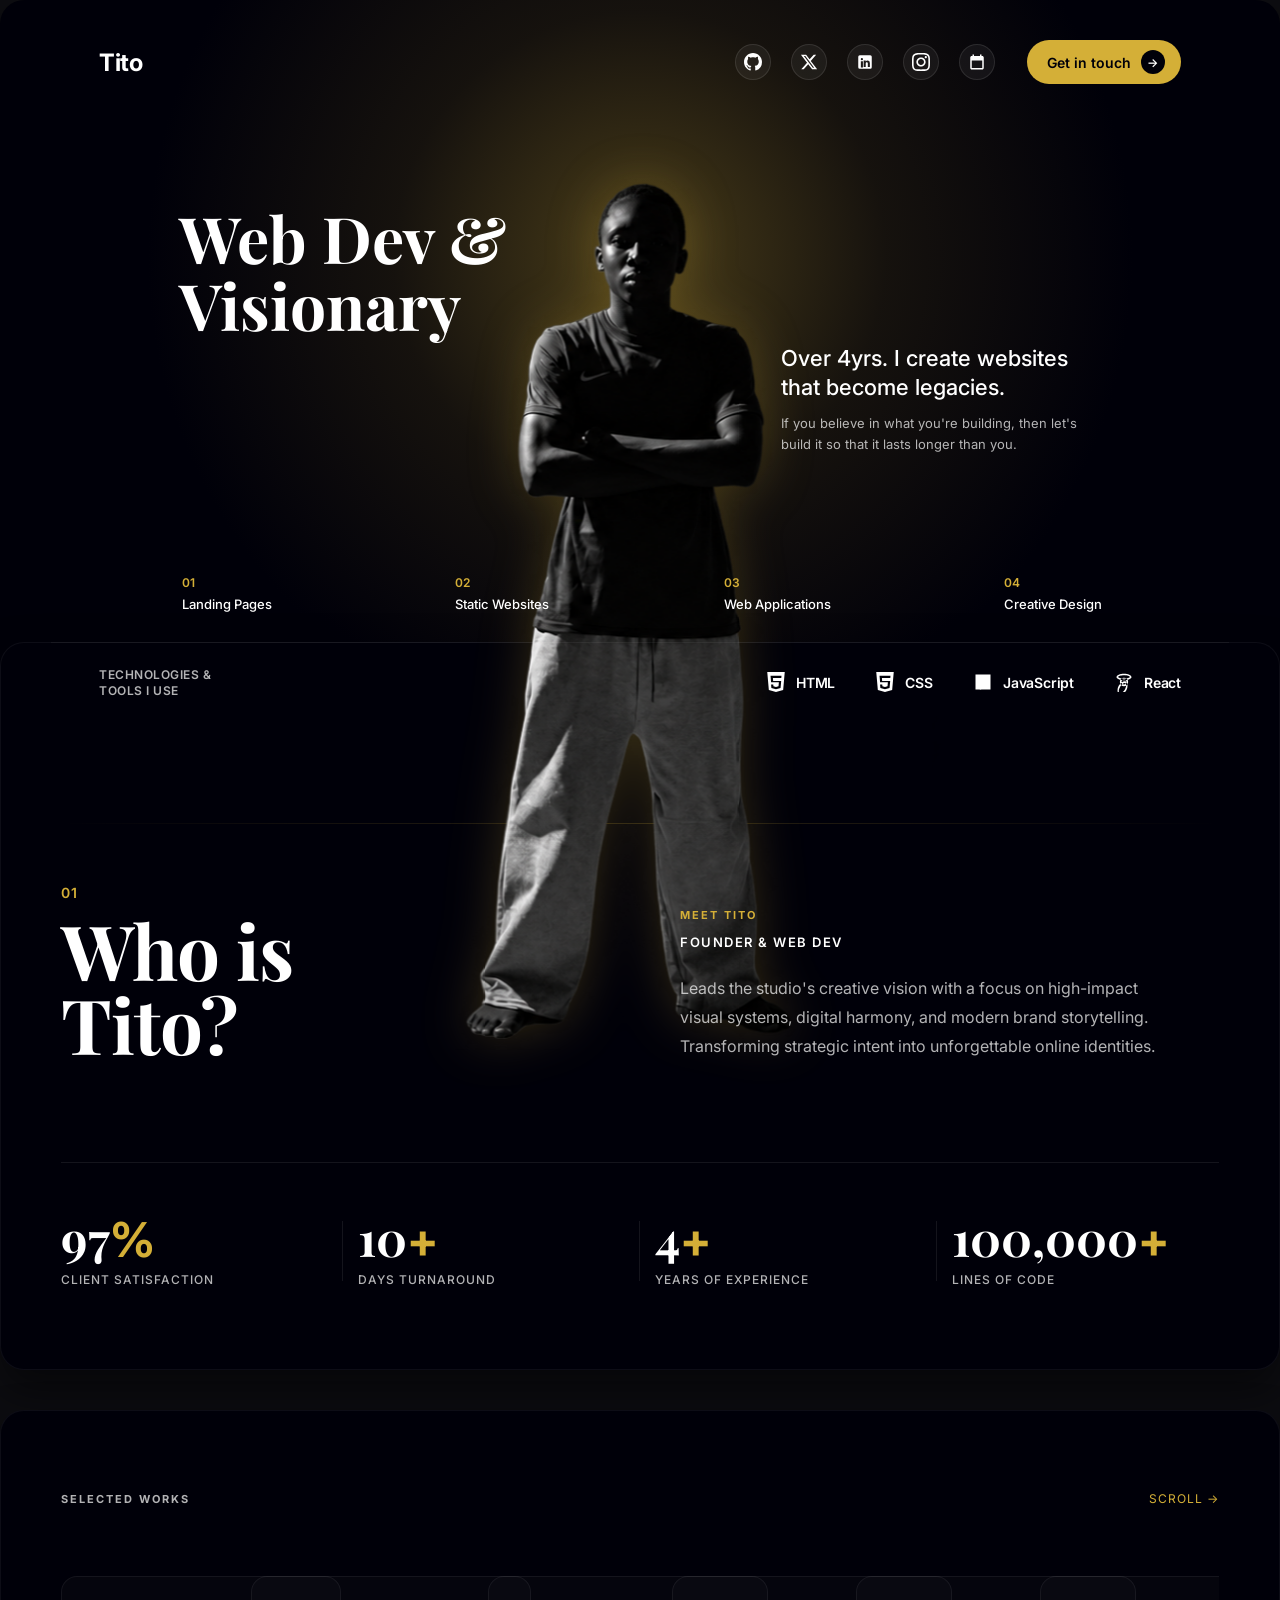
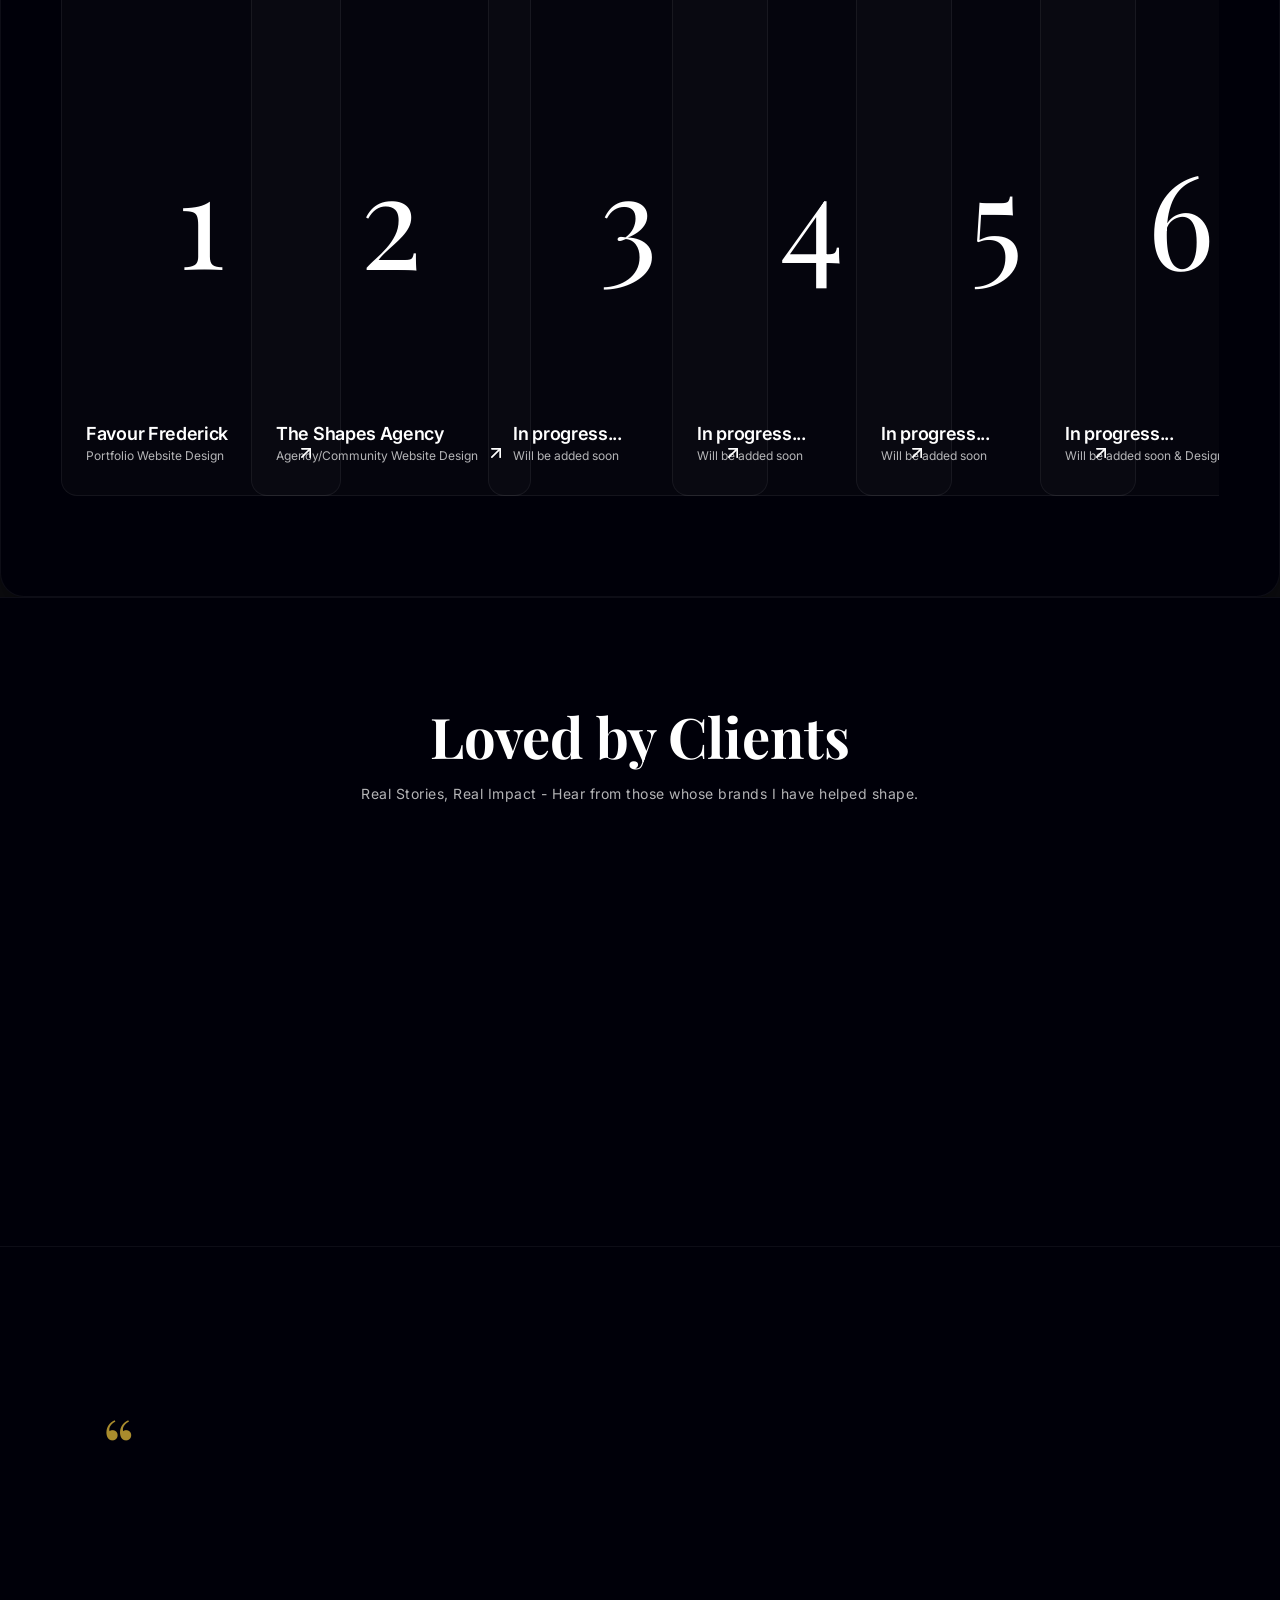
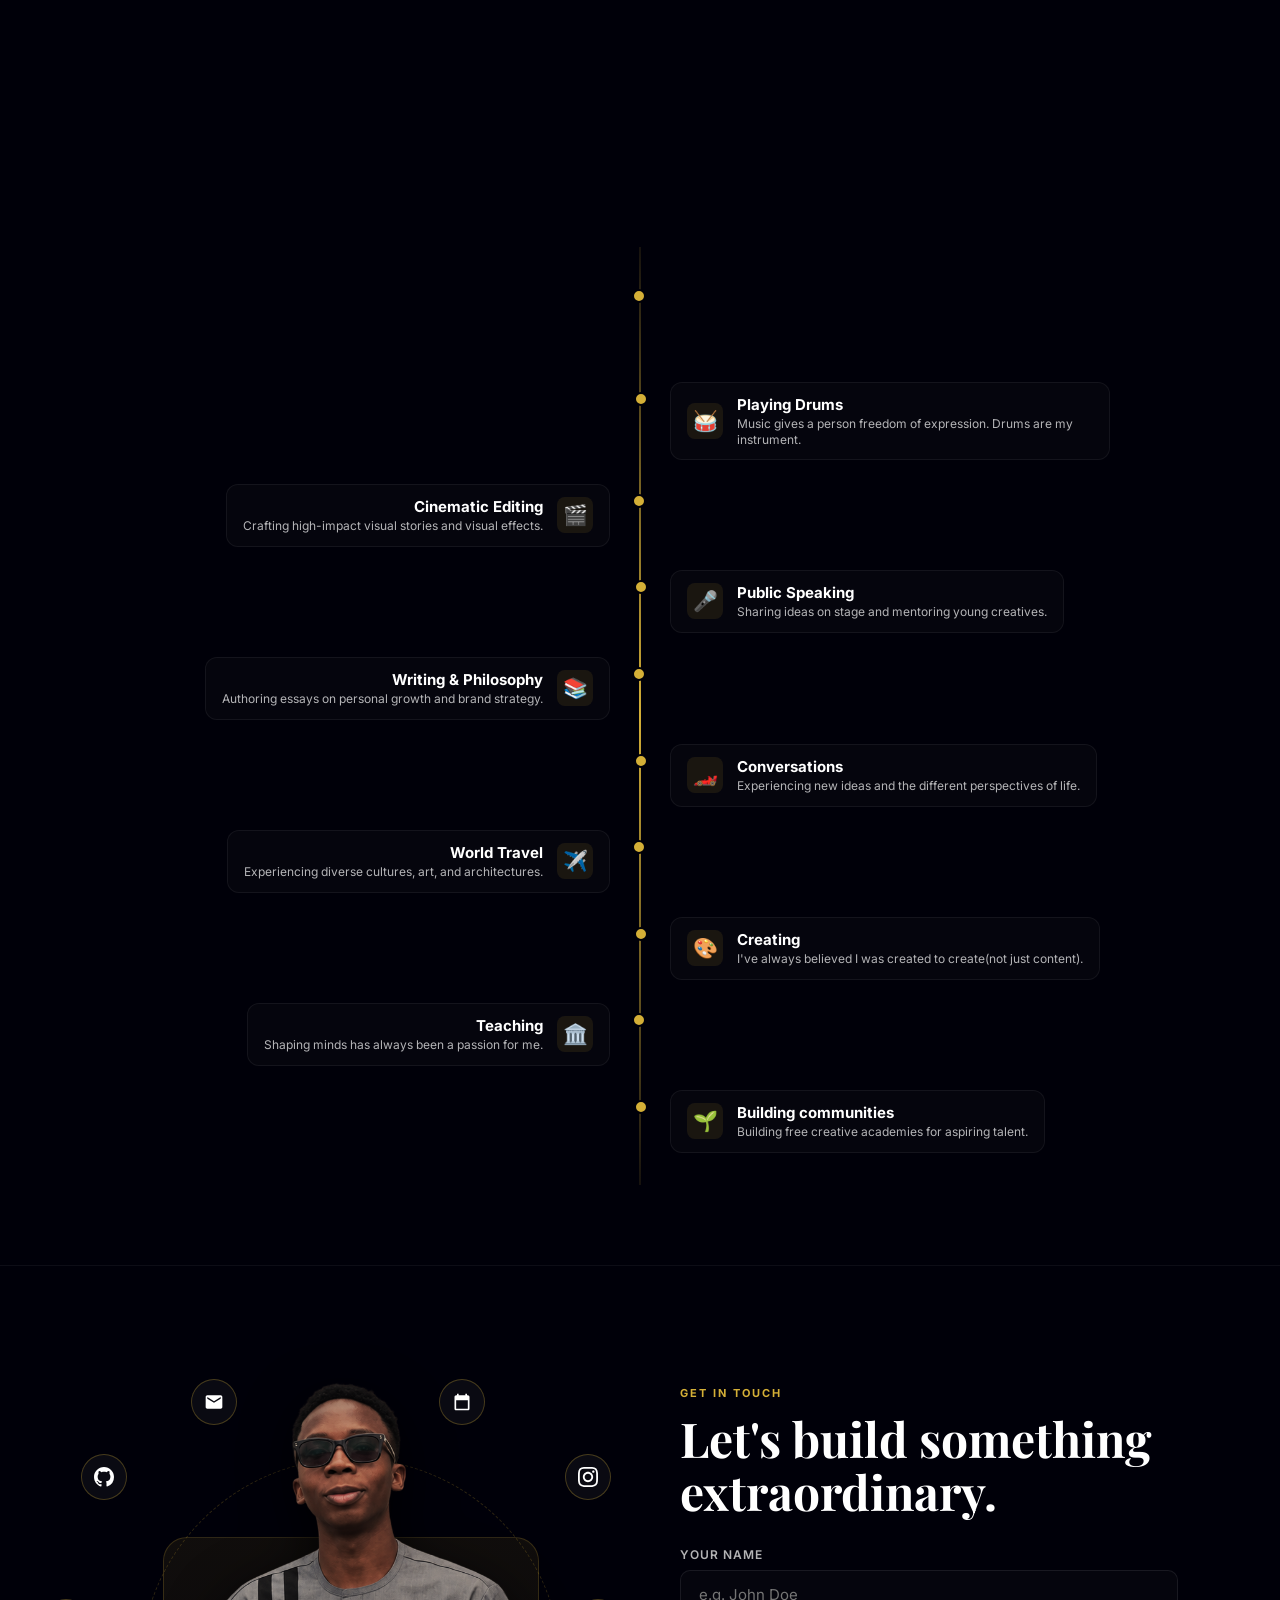
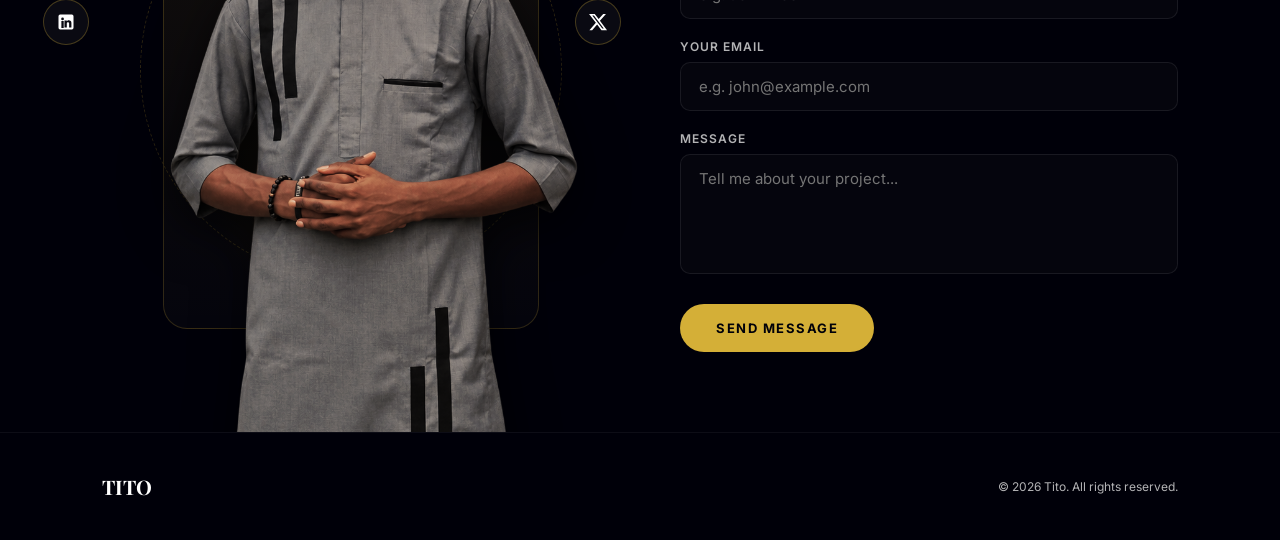
==== index.html @ 5c776d95 "links, animations, correction" ====
<!DOCTYPE html>
<html lang="en">
<head>
    <meta charset="UTF-8">
    <meta name="viewport" content="width=device-width, initial-scale=1.0">
    <title>Tito | Create a website</title>
    <link href="https://fonts.googleapis.com/css2?family=Inter:wght@400;500;600;700&family=Playfair+Display:wght@700&display=swap" rel="stylesheet">
    <link rel="stylesheet" href="styles.css">
    <link rel="apple-touch-icon" sizes="180x180" href="/apple-touch-icon.png">
    <link rel="icon" type="image/png" sizes="32x32" href="/favicon-32x32.png">
    <link rel="icon" type="image/png" sizes="16x16" href="/favicon-16x16.png">
    <link rel="manifest" href="/site.webmanifest">
    <script src="app.js"></script>
</head>
<body>

    <div class="hero-container">
        <!-- Main Hero Card -->
        <section class="hero-card">
            <!-- Header Navigation -->
            <nav class="navbar">
                <div class="logo reveal">Tito</div>
                <div class="nav-right">
                    <ul class="social-nav-links">
                        <!-- GitHub -->
                        <li class="card reveal delay-1">
                            <a href="https://github.com/buildwithtito" target="_blank" aria-label="GitHub">
                                <svg viewBox="0 0 24 24">
                                    <path d="M12 0C5.37 0 0 5.37 0 12c0 5.31 3.435 9.795 8.205 11.385.6.105.825-.255.825-.57 0-.285-.015-1.23-.015-2.235-3.015.555-3.795-.735-4.035-1.41-.135-.345-.72-1.41-1.23-1.695-.42-.225-1.02-.78-.015-.795.945-.015 1.62.87 1.845 1.23 1.08 1.815 2.805 1.305 3.495.99.105-.78.42-1.305.765-1.605-2.67-.3-5.46-1.335-5.46-5.925 0-1.305.465-2.385 1.23-3.225-.12-.3-.54-1.53.12-3.18 0 0 1.005-.315 3.3 1.23.96-.27 1.98-.405 3-.405s2.04.135 3 .405c2.295-1.56 3.3-1.23 3.3-1.23.66 1.65.24 2.88.12 3.18.765.84 1.23 1.905 1.23 3.225 0 4.605-2.805 5.625-5.475 5.925.435.375.81 1.095.81 2.22 0 1.605-.015 2.895-.015 3.3 0 .315.225.69.825.57A12.02 12.02 0 0024 12c0-6.63-5.37-12-12-12z"/>
                                </svg>
                            </a>
                        </li>
                        <!-- Twitter / X -->
                        <li class="card reveal delay-2">
                            <a href="https://x.com/buildwithtito" target="_blank" aria-label="Twitter">
                                <svg viewBox="0 0 24 24">
                                    <path d="M18.244 2.25h3.308l-7.227 8.26 8.502 11.24H16.17l-5.214-6.817L4.99 21.75H1.68l7.73-8.835L1.254 2.25H8.08l4.713 6.231zm-1.161 17.52h1.833L7.084 4.126H5.117z"/>
                                </svg>
                            </a>
                        </li>
                        <!-- LinkedIn -->
                        <li class="card reveal delay-3">
                            <a href="https://www.linkedin.com/in/tito-tochukwu" target="_blank" aria-label="LinkedIn">
                                <svg viewBox="0 0 24 24">
                                    <path d="M19 3a2 2 0 0 1 2 2v14a2 2 0 0 1-2 2H5a2 2 0 0 1-2-2V5a2 2 0 0 1 2-2h14m-.5 15.5v-5.3a3.26 3.26 0 0 0-3.26-3.26c-.85 0-1.84.52-2.28 1.3v-1.11h-2.79v8.37h2.79v-4.93c0-.77.62-1.4 1.39-1.4a1.4 1.4 0 0 1 1.4 1.4v4.93h2.75M6.46 10.9v8.37H9.25V10.9H6.46M7.86 6.75a1.48 1.48 0 1 0 0 2.96 1.48 1.48 0 0 0 0-2.96z"/>
                                </svg>
                            </a>
                        </li>
                        <!-- Instagram -->
                        <li class="card reveal delay-4">
                            <a href="https://www.instagram.com/buildwithtito/" target="_blank" aria-label="Instagram">
                                <svg viewBox="0 0 24 24">
                                    <path d="M12 2.163c3.204 0 3.584.012 4.85.07 3.252.148 4.771 1.691 4.919 4.919.058 1.265.069 1.645.069 4.849 0 3.205-.012 3.584-.069 4.849-.149 3.225-1.664 4.771-4.919 4.919-1.266.058-1.644.07-4.85.07-3.204 0-3.584-.012-4.849-.07-3.26-.149-4.771-1.699-4.919-4.92-.058-1.265-.07-1.644-.07-4.849 0-3.204.013-3.583.07-4.849.149-3.227 1.664-4.771 4.919-4.919 1.266-.057 1.645-.069 4.849-.069zm0-2.163c-3.259 0-3.667.014-4.947.072-4.358.2-6.78 2.618-6.98 6.98-.059 1.281-.073 1.689-.073 4.948 0 3.259.014 3.668.072 4.948.2 4.358 2.618 6.78 6.98 6.98 1.281.058 1.689.072 4.948.072 3.259 0 3.668-.014 4.948-.072 4.354-.2 6.782-2.618 6.979-6.98.059-1.28.073-1.689.073-4.948 0-3.259-.014-3.667-.072-4.947-.196-4.354-2.617-6.78-6.979-6.98-1.281-.059-1.69-.073-4.949-.073zm0 5.838c-3.403 0-6.162 2.759-6.162 6.162s2.759 6.163 6.162 6.163 6.162-2.759 6.162-6.163c0-3.403-2.759-6.162-6.162-6.162zm0 10.162c-2.209 0-4-1.79-4-4 0-2.209 1.791-4 4-4s4 1.791 4 4c0 2.21-1.791 4-4 4zm6.406-11.845c-.796 0-1.441.645-1.441 1.44s.645 1.44 1.441 1.44c.795 0 1.439-.645 1.439-1.44s-.644-1.44-1.439-1.44z"/>
                                </svg>
                            </a>
                        </li>
                        <li>
                            <a href="https://calendly.com/treasureproxy/30min" target="_blank" class="card reveal delay-5" title="Calendly">
                                <svg viewBox="0 0 24 24"><path d="M19 4h-1V2h-2v2H8V2H6v2H5c-1.1 0-2 .9-2 2v14c0 1.1.9 2 2 2h14c1.1 0 2-.9 2-2V6c0-1.1-.9-2-2-2zm0 16H5V10h14v10z"/></svg>
                            </a>
                        </li>
                    </ul>
                    <a href="https://calendly.com/treasureproxy/30min" target="_blank" class="btn-primary">
                        Get in touch
                        <span class="arrow-icon">&#x2192;</span>
                    </a>
                </div>
            </nav>

            <!-- Cutout Image Subject -->
            <img src="no-bg-standing.png" alt="Standing Subject Cutout" class="subject-image">

            <!-- Content Overlay -->
            <div class="hero-content">
                <h1 class="headline reveal delay-2">Web Dev &<br>Visionary</h1>
                <div class="sub-copy reveal delay-4">
                    <h3>Over 4yrs. I create websites that become legacies.</h3>
                    <p>If you believe in what you're building, then let's build it so that it lasts longer than you. </p>
                </div>
            </div>

            <!-- Numbered Services Grid -->
            <div class="services-grid">
                <div class="service-item reveal delay-1">
                    <span class="service-number">01</span>
                    <span class="service-title">Landing Pages</span>
                </div>
                <div class="service-item reveal delay-2">
                    <span class="service-number">02</span>
                    <span class="service-title">Static Websites</span>
                </div>
                <div class="service-item reveal delay-3">
                    <span class="service-number">03</span>
                    <span class="service-title">Web Applications</span>
                </div>
                <div class="service-item reveal delay-4">
                    <span class="service-number">04</span>
                    <span class="service-title">Creative Design</span>
                </div>
            </div>
        </section>

        <!-- Tools Showcase Bar -->
        <section class="tools-showcase-bar">
            <span class="tools-label reveal delay-3">Technologies & Tools I Use</span>
            <div class="tool-items">
                <!-- HTML5 -->
                <div class="tool-item reveal delay-1">
                    <svg class="tool-icon" viewBox="0 0 24 24">
                        <path d="M1.5 0h21l-1.91 21.563L11.97 24l-8.564-2.438L1.5 0zm7.031 9.75l-.232-2.625h10.059l.236-2.625H5.432l.694 7.875h9.327l-.427 4.766-3.056.828-3.058-.828-.195-2.188H6.077l.389 4.36 5.504 1.516 5.508-1.516.762-8.563H8.531z"/>
                    </svg>
                    HTML
                </div>

                <!-- CSS3 -->
                <div class="tool-item reveal delay-2">
                    <svg class="tool-icon" viewBox="0 0 24 24">
                        <path d="M1.5 0h21l-1.91 21.563L11.97 24l-8.564-2.438L1.5 0zm7.031 9.75l-.232-2.625h10.059l.236-2.625H5.432l.694 7.875h9.327l-.427 4.766-3.056.828-3.058-.828-.195-2.188H6.077l.389 4.36 5.504 1.516 5.508-1.516.762-8.563H8.531z"/>
                    </svg>
                    CSS
                </div>

                <!-- JavaScript -->
                <div class="tool-item reveal delay-3">
                    <svg class="tool-icon" viewBox="0 0 24 24">
                        <path d="M0 0h24v24H0V0z" fill="none"/>
                        <path d="M3 3h18v18H3V3zm10.72 14.5c.44.75 1.1 1.25 2.16 1.25 1.05 0 1.68-.52 1.68-1.25 0-.84-.66-1.16-1.78-1.65l-.61-.26c-1.75-.75-2.91-1.67-2.91-3.69 0-2.02 1.57-3.5 4.02-3.5 1.76 0 2.97.63 3.75 2.05l-1.87 1.2c-.44-.78-1.02-1.07-1.85-1.07-.87 0-1.44.47-1.44 1.1 0 .73.54 1.05 1.6 1.51l.61.26c2.05.88 3.12 1.83 3.12 3.84 0 2.37-1.84 3.72-4.48 3.72-2.52 0-3.99-1.12-4.75-2.58l1.75-1.25zm-6.26.15c.34.6.76.99 1.48.99.73 0 1.19-.34 1.19-1.63V8.67h2.47v8.83c0 2.59-1.52 3.75-3.66 3.75-1.95 0-3.13-.99-3.77-2.32l2.29-1.28z"/>
                    </svg>
                    JavaScript
                </div>

                <!-- React -->
                <div class="tool-item reveal delay-4">
                    <svg class="tool-icon" viewBox="0 0 24 24">
                        <path d="M12 9a3 3 0 1 0 0 6 3 3 0 0 0 0-6zm0-2a5 5 0 1 1 0 10 5 5 0 0 1 0-10zm0-5c-4.8 0-9 1.79-9 4s4.2 4 9 4 9-1.79 9-4-4.2-4-9-4zm0 6c-3.66 0-7-1.18-7-2s3.34-2 7-2 7 1.18 7 2-3.34 2-7 2zm-6.36 8.64c-2.4 4.16-1.51 9.17.65 10.42 2.16 1.25 6.16-1.13 8.56-5.29s1.51-9.17-.65-10.42c-2.16-1.25-6.16 1.13-8.56 5.29zm1.73 1c1.83-3.17 4.79-5.11 6.32-4.23 1.53.88 1.19 4.31-.64 7.48s-4.79 5.11-6.32 4.23c-1.53-.88-1.19-4.31.64-7.48z"/>
                    </svg>
                    React
                </div>
            </div>
        </section>
        
    </div>
    <!-- About Section -->
    <section class="about-section">
        <div class="about-divider"></div>

    <!-- Main Content Layout -->
    <div class="about-layout">
        
        <!-- Left Side: Headline Anchor -->
        <div class="about-left-col reveal delay-2">
            <span class="about-index">01</span>
            <h2 class="about-title">Who is<br>Tito?</h2>
        </div>

        <!-- Right Side: Elevated Description -->
        <div class="about-right-col">
            <span class="about-tag reveal delay-3">MEET TITO</span>
            <div class="about-role reveal delay-4">FOUNDER &amp; Web dev</div>
            <p class="about-description reveal delay-4">
                Leads the studio's creative vision with a focus on high-impact visual systems, digital harmony, and modern brand storytelling. Transforming strategic intent into unforgettable online identities.
            </p>
        </div>

    </div>

    <div class="stats-grid">
        <div class="stat-item reveal delay-1">
            <div class="stat-number ">97<span>%</span></div>
            <span class="stat-label">Client Satisfaction</span>
        </div>

        <div class="stat-item reveal delay-2">
            <div class="stat-number">10<span>+</span></div>
            <span class="stat-label">Days Turnaround</span>
        </div>

        <div class="stat-item reveal delay-3">
            <div class="stat-number">4<span>+</span></div>
            <span class="stat-label">Years of Experience</span>
        </div>

        <div class="stat-item reveal delay-4">
            <div class="stat-number">100,000<span>+</span></div>
            <span class="stat-label">Lines of Code</span>
        </div>
    </div>  
    </section>
    <!-- Portfolio Section -->
    <section class="projects-section">
        <div class="projects-header reveal delay-2">
            <span class="projects-tag">SELECTED WORKS</span>
            <span class="scroll-hint">Scroll →</span>
        </div>

        <!-- Horizontal Scroll Wrapper -->
        <div class="projects-scroll-wrapper">
            
            <!-- Project 01 -->
            <a href="https://www.favourfredrick.com/" target="_blank">
                <div class="project-card reveal delay-1" style="--bg-image: url('Freddy.png');">
                    <div class="project-number">1</div>
                    <div class="project-details">
                        <div class="project-text-info">
                            <h3 class="project-title">Favour Frederick</h3>
                            <span class="project-category">Portfolio  Website Design</span>
                        </div>
                        <svg class="project-arrow" viewBox="0 0 24 24">
                            <line x1="7" y1="17" x2="17" y2="7"></line>
                            <polyline points="7 7 17 7 17 17"></polyline>
                        </svg>
                    </div>
                </div>
            </a>

            <!-- Project 02 -->
            <a href="https://www.theshapesagencyweb.com/" target="_blank">
                <div class="project-card reveal delay-2" style="--bg-image: url('tsa.png');">
                    <div class="project-number">2</div>
                    <div class="project-details">
                        <div class="project-text-info">
                            <h3 class="project-title">The Shapes Agency</h3>
                            <span class="project-category">Agency/Community Website Design</span>
                        </div>
                        <svg class="project-arrow" viewBox="0 0 24 24">
                            <line x1="7" y1="17" x2="17" y2="7"></line>
                            <polyline points="7 7 17 7 17 17"></polyline>
                        </svg>
                    </div>
                </div>
            </a>

            <!-- Project 03 -->
            <a href="" target="">
                <div class="project-card reveal delay-3" style="--bg-image: url('image.png');">
                    <div class="project-number">3</div>
                    <div class="project-details">
                        <div class="project-text-info">
                            <h3 class="project-title">In progress...</h3>
                            <span class="project-category">Will be added soon</span>
                        </div>
                        <svg class="project-arrow" viewBox="0 0 24 24">
                            <line x1="7" y1="17" x2="17" y2="7"></line>
                            <polyline points="7 7 17 7 17 17"></polyline>
                        </svg>
                    </div>
                </div>
            </a>

            <a href="" target="">
                <div class="project-card reveal delay-4" style="--bg-image: url('image.png');">
                    <div class="project-number">4</div>
                    <div class="project-details">
                        <div class="project-text-info">
                            <h3 class="project-title">In progress...</h3>
                            <span class="project-category">Will be added soon</span>
                        </div>
                        <svg class="project-arrow" viewBox="0 0 24 24">
                            <line x1="7" y1="17" x2="17" y2="7"></line>
                            <polyline points="7 7 17 7 17 17"></polyline>
                        </svg>
                    </div>
                </div>
            </a>

            <a href="" target="">
                <div class="project-card reveal delay-5" style="--bg-image: url('image.png');">
                    <div class="project-number">5</div>
                    <div class="project-details">
                        <div class="project-text-info">
                            <h3 class="project-title">In progress...</h3>
                            <span class="project-category">Will be added soon</span>
                        </div>
                        <svg class="project-arrow" viewBox="0 0 24 24">
                            <line x1="7" y1="17" x2="17" y2="7"></line>
                            <polyline points="7 7 17 7 17 17"></polyline>
                        </svg>
                    </div>
                </div>
            </a>

            <a href="" target="">
                <div class="project-card reveal delay-5" style="--bg-image: url('image.png');">
                    <div class="project-number">6</div>
                    <div class="project-details">
                        <div class="project-text-info">
                            <h3 class="project-title">In progress...</h3>
                            <span class="project-category">Will be added soon &amp; Design</span>
                        </div>
                        <svg class="project-arrow" viewBox="0 0 24 24">
                            <line x1="7" y1="17" x2="17" y2="7"></line>
                            <polyline points="7 7 17 7 17 17"></polyline>
                        </svg>
                    </div>
                </div>
            </a>
        </div>
    </section>
    
    <!-- Reviews Section -->
    <section class="reviews-section">
        <div class="reviews-header">
            <h2 class="reviews-title reveal delay-1">Loved by Clients</h2>
            <p class="reviews-subtitle reveal delay-2">Real Stories, Real Impact - Hear from those whose brands I have helped shape.</p>
        </div>

        <div class="marquee-container">
            <div class="marquee-track">
                
                <!-- REVIEW CARD 1 -->
                <article class="review-card">
                    <div class="card-top">
                        <div class="client-profile reveal delay-1">
                            <img src="red-bg.png" alt="Client Avatar" class="client-avatar">
                            <div class="client-meta">
                                <span class="client-name">Freddy</span>
                                <span class="client-location">Youtube Editor</span>
                            </div>
                        </div>
                        <div class="rating-stars">&#9733;&#9733;&#9733;&#9733;&#9733;</div>
                    </div>
                    <p class="review-text">
                        As a YouTube Editor, I reached out to Tito to build my professional portfolio website. He delivered a premium, fully polished website for me in a short time. It was more beautiful than I expected. The amount of detail he put into such a simple-looking website is worthy of every word of praise I receive from my clients till date.
                    </p>
                </article>

                <!-- REVIEW CARD 2 -->
                <article class="review-card">
                    <div class="card-top">
                        <div class="client-profile reveal delay-2">
                            <img src="amaka.jpg" alt="Client Avatar" class="client-avatar">
                            <div class="client-meta">
                                <span class="client-name">Amaka Onwuama</span>
                                <span class="client-location">CEO, Everglo.</span>
                            </div>
                        </div>
                        <div class="rating-stars">&#9733;&#9733;&#9733;&#9733;&#9733;</div>
                    </div>
                    <p class="review-text">
                        Working with Tito was a stress free experience. He's proactive and his thought process is human centered.
                    </p>
                </article>

                <!-- REVIEW CARD 3 -->
                <article class="review-card">
                    <div class="card-top">
                        <div class="client-profile reveal delay-3">
                            <img src="favicon-32x32.png``" alt="Client Avatar" class="client-avatar">
                            <div class="client-meta">
                                <span class="client-name">Ryan Favour</span>
                                <span class="client-location">Web Developer</span>
                            </div>
                        </div>
                        <div class="rating-stars">&#9733;&#9733;&#9733;&#9733;&#9733;</div>
                    </div>
                    <p class="review-text">
                        "If there's a developer I can brag about its most definitely Tito. No bluff. His designs are top notch and unique. 10 out of 10 developer"
                    </p>
                </article>

                <!-- DUPLICATED CARDS FOR SEAMLESS INFINITE LOOP -->
                
                <!-- REVIEW CARD 1 (DUPLICATE) -->
                <article class="review-card">
                    <div class="card-top">
                        <div class="client-profile reveal delay-4">
                            <img src="red-bg.png" alt="Client Avatar" class="client-avatar">
                            <div class="client-meta">
                                <span class="client-name">Freddy</span>
                                <span class="client-location">YouTube Editor</span>
                            </div>
                        </div>
                        <div class="rating-stars">&#9733;&#9733;&#9733;&#9733;&#9733;</div>
                    </div>
                    <p class="review-text">
                       As a YouTube Editor, I reached out to Tito to build my professional portfolio website. He delivered a premium, fully polished website for me in a short time. It was more beautiful than I expected. The amount of detail he put into such a simple-looking website is worthy of every word of praise I receive from my clients till date.
                    </p>
                </article>

                <!-- REVIEW CARD 2 (DUPLICATE) -->
                <article class="review-card">
                    <div class="card-top">
                        <div class="client-profile reveal delay-5">
                            <img src="amaka.jpg" alt="Client Avatar" class="client-avatar">
                            <div class="client-meta">
                                <span class="client-name">Amaka Onwuama</span>
                                <span class="client-location">CEO, Everglo.</span>
                            </div>
                        </div>
                        <div class="rating-stars">&#9733;&#9733;&#9733;&#9733;&#9733;</div>
                    </div>
                    <p class="review-text">
                        Working with Tito was a stress free experience. He's proactive and his thought process is human centered.
                    </p>
                </article>

                <!-- REVIEW CARD 3 (DUPLICATE) -->
                <article class="review-card">
                    <div class="card-top">
                        <div class="client-profile reveal delay-5">
                            <img src="favicon-32x32.png" alt="Client Avatar" class="client-avatar">
                            <div class="client-meta">
                                <span class="client-name">Ryan Favour</span>
                                <span class="client-location">Web Developer</span>
                            </div>
                        </div>
                        <div class="rating-stars">&#9733;&#9733;&#9733;&#9733;&#9733;</div>
                    </div>
                    <p class="review-text">
                        "If there's a developer I can brag about its most definitely Tito. No bluff. His designs are top notch and unique. 10 out of 10 developer"
                    </p>
                </article>

            </div>
        </div>
    </section>
    <section class="personal-section">

        <!-- Quote Block -->
        <div class="quote-container">
            <div class="quote-content">
                <span class="quote-icon">&ldquo;</span>
                <blockquote class="quote-text reveal delay-4">
                    If money was not a problem, these are a few of the things that I'd spend my time doing.
                </blockquote>
                <span class="quote-author reveal delay-5">Tito &mdash; Creative Director</span>
            </div>

            <div class="quote-image-wrapper reveal delay-2">
                <!-- Replace src with your attached blur-bg-talkking.JPG image path -->
                <img src="blur-bg-talkking.JPG" alt="Tito Speaking" class="quote-img">
            </div>
        </div>

        <!-- 10-Item Alternating Timeline -->
        <div class="timeline-container">

            <!-- 1. Left -->
            <div class="timeline-item left">
                <div class="timeline-card reveal delay-1">
                    <div class="item-icon">🕺</div>
                    <div class="item-details">
                        <h4>Dancing</h4>
                        <p>Movement, rhythm, and stage choreography. What's not to love?</p>
                    </div>
                </div>
            </div>

            <!-- 2. Right -->
            <div class="timeline-item right">
                <div class="timeline-card reveal delay-2">
                    <div class="item-icon">🥁</div>
                    <div class="item-details">
                        <h4>Playing Drums</h4>
                        <p>Music gives a person freedom of expression. Drums are my instrument.</p>
                    </div>
                </div>
            </div>

            <!-- 3. Left -->
            <div class="timeline-item left">
                <div class="timeline-card reveal delay-3">
                    <div class="item-icon">🎬</div>
                    <div class="item-details">
                        <h4>Cinematic Editing</h4>
                        <p>Crafting high-impact visual stories and visual effects.</p>
                    </div>
                </div>
            </div>

            <!-- 4. Right -->
            <div class="timeline-item right">
                <div class="timeline-card reveal delay-4">
                    <div class="item-icon">🎤</div>
                    <div class="item-details">
                        <h4>Public Speaking</h4>
                        <p>Sharing ideas on stage and mentoring young creatives.</p>
                    </div>
                </div>
            </div>

            <!-- 5. Left -->
            <div class="timeline-item left">
                <div class="timeline-card reveal delay-4">
                    <div class="item-icon">📚</div>
                    <div class="item-details">
                        <h4>Writing &amp; Philosophy</h4>
                        <p>Authoring essays on personal growth and brand strategy.</p>
                    </div>
                </div>
            </div>

            <!-- 6. Right -->
            <div class="timeline-item right">
                <div class="timeline-card reveal delay-4">
                    <div class="item-icon">🏎️</div>
                    <div class="item-details">
                        <h4>Conversations</h4>
                        <p>Experiencing new ideas and the different perspectives of life.</p>
                    </div>
                </div>
            </div>

            <!-- 7. Left -->
            <div class="timeline-item left">
                <div class="timeline-card reveal delay-4">
                    <div class="item-icon">✈️</div>
                    <div class="item-details">
                        <h4>World Travel</h4>
                        <p>Experiencing diverse cultures, art, and architectures.</p>
                    </div>
                </div>
            </div>

            <!-- 8. Right -->
            <div class="timeline-item right">
                <div class="timeline-card reveal delay-4">
                    <div class="item-icon">🎨</div>
                    <div class="item-details">
                        <h4>Creating</h4>
                        <p>I've always believed I was created to create(not just content).</p>
                    </div>
                </div>
            </div>

            <!-- 9. Left -->
            <div class="timeline-item left">
                <div class="timeline-card reveal delay-4">
                    <div class="item-icon">🏛️</div>
                    <div class="item-details">
                        <h4>Teaching</h4>
                        <p>Shaping minds has always been a passion for me.</p>
                    </div>
                </div>
            </div>

            <!-- 10. Right -->
            <div class="timeline-item right">
                <div class="timeline-card reveal delay-4">
                    <div class="item-icon">🌱</div>
                    <div class="item-details">
                        <h4>Building communities</h4>
                        <p>Building free creative academies for aspiring talent.</p>
                    </div>
                </div>
            </div>

        </div>

    </section>
    <!-- Contact Section -->
    <section class="contact-section">
        <div class="contact-container">
            
            <!-- Left Column: Cutout Image with Surrounding Orbit Icons -->
            <div class="orbital-wrapper reveal delay-4">
                <div class="orbital-glow"></div>
                
                <!-- Cutout Image (No Background) -->
                <img src="no-bg-glasses.png" alt="Tito Cutout" class="contact-cutout reveal delay-4">

                <!-- Surrounding Social Media Icons -->
                <a href="https://calendly.com/treasureproxy/30min" target="_blank" class="orbit-icon icon-calendly reveal delay-2" title="Calendly">
                    <svg viewBox="0 0 24 24"><path d="M19 4h-1V2h-2v2H8V2H6v2H5c-1.1 0-2 .9-2 2v14c0 1.1.9 2 2 2h14c1.1 0 2-.9 2-2V6c0-1.1-.9-2-2-2zm0 16H5V10h14v10z"/></svg>
                </a>

                <a href="https://www.instagram.com/buildwithtito" target="_blank" class="orbit-icon icon-instagram reveal delay-3" title="Instagram">
                    <svg viewBox="0 0 24 24"><path d="M12 2.163c3.204 0 3.584.012 4.85.07 3.252.148 4.771 1.691 4.919 4.919.058 1.265.069 1.645.069 4.849 0 3.205-.012 3.584-.069 4.849-.149 3.225-1.664 4.771-4.919 4.919-1.266.058-1.644.07-4.85.07-3.204 0-3.584-.012-4.849-.07-3.26-.149-4.771-1.699-4.919-4.92-.058-1.265-.07-1.644-.07-4.849 0-3.204.013-3.583.07-4.849.149-3.227 1.664-4.771 4.919-4.919 1.266-.057 1.645-.069 4.849-.069zm0-2.163c-3.259 0-3.667.014-4.947.072-4.358.2-6.78 2.618-6.98 6.98-.059 1.281-.073 1.689-.073 4.948 0 3.259.014 3.668.072 4.948.2 4.358 2.618 6.78 6.98 6.98 1.281.058 1.689.072 4.948.072 3.259 0 3.668-.014 4.948-.072 4.354-.2 6.782-2.618 6.979-6.98.059-1.28.073-1.689.073-4.948 0-3.259-.014-3.667-.072-4.947-.196-4.354-2.617-6.78-6.979-6.98-1.281-.059-1.69-.073-4.949-.073zm0 5.838c-3.403 0-6.162 2.759-6.162 6.162s2.759 6.163 6.162 6.163 6.162-2.759 6.162-6.163c0-3.403-2.759-6.162-6.162-6.162zm0 10.162c-2.209 0-4-1.79-4-4 0-2.209 1.791-4 4-4s4 1.791 4 4c0 2.21-1.791 4-4 4zm6.406-11.845c-.796 0-1.441.645-1.441 1.44s.645 1.44 1.441 1.44c.795 0 1.439-.645 1.439-1.44s-.644-1.44-1.439-1.44z"/></svg>
                </a>

                <a href="https://x.com/buildwithtito" target="_blank" class="orbit-icon icon-x reveal delay-4" title="X (Twitter)">
                    <svg viewBox="0 0 24 24"><path d="M18.244 2.25h3.308l-7.227 8.26 8.502 11.24H16.17l-5.214-6.817L4.99 21.75H1.68l7.73-8.835L1.254 2.25H8.08l4.713 6.231zm-1.161 17.52h1.833L7.084 4.126H5.117z"/></svg>
                </a>

                <a href="www.linkedin.com/in/tito-tochukwu" target="_blank" class="orbit-icon icon-linkedin reveal delay-5" title="LinkedIn">
                    <svg viewBox="0 0 24 24"><path d="M19 3a2 2 0 0 1 2 2v14a2 2 0 0 1-2 2H5a2 2 0 0 1-2-2V5a2 2 0 0 1 2-2h14m-.5 15.5v-5.3a3.26 3.26 0 0 0-3.26-3.26c-.85 0-1.84.52-2.28 1.3v-1.11h-2.79v8.37h2.79v-4.93c0-.77.62-1.4 1.39-1.4a1.4 1.4 0 0 1 1.4 1.4v4.93h2.75M6.46 10.9v8.37H9.25V10.9H6.46M7.86 6.7a1.63 1.63 0 1 0 0 3.26 1.63 1.63 0 0 0 0-3.26z"/></svg>
                </a>

                <a href="https://github.com/buildwithtito" target="_blank" class="orbit-icon icon-github reveal delay-5" title="GitHub">
                    <svg viewBox="0 0 24 24"><path d="M12 0C5.37 0 0 5.37 0 12c0 5.31 3.435 9.795 8.205 11.385.6.105.825-.255.825-.57 0-.285-.015-1.23-.015-2.235-3.015.555-3.795-.735-4.035-1.41-.135-.345-.72-1.41-1.23-1.695-.42-.225-1.02-.78-.015-.795.945-.015 1.62.87 1.845 1.23 1.08 1.815 2.805 1.305 3.495.99.105-.78.42-1.305.765-1.605-2.67-.3-5.46-1.335-5.46-5.925 0-1.305.465-2.385 1.23-3.225-.12-.3-.54-1.53.12-3.18 0 0 1.005-.315 3.3 1.23.96-.27 1.98-.405 3-.405s2.04.135 3 .405c2.295-1.56 3.3-1.23 3.3-1.23.66 1.65.24 2.88.12 3.18.765.84 1.23 1.905 1.23 3.225 0 4.605-2.805 5.625-5.475 5.925.435.375.81 1.095.81 2.22 0 1.605-.015 2.895-.015 3.3 0 .315.225.69.825.57A12.02 12.02 0 0024 12c0-6.63-5.37-12-12-12z"/></svg>
                </a>

                <a href="mailto:buildwithtito@gmail.com" class="orbit-icon icon-email reveal delay-4" title="Email">
                    <svg viewBox="0 0 24 24"><path d="M20 4H4c-1.1 0-1.99.9-1.99 2L2 18c0 1.1.9 2 2 2h16c1.1 0 2-.9 2-2V6c0-1.1-.9-2-2-2zm0 4l-8 5-8-5V6l8 5 8-5v2z"/></svg>
                </a>
            </div>

            <!-- Right Column: Form -->
            <div class="contact-form-wrapper">
                <span class="contact-tag reveal delay-2">GET IN TOUCH</span>
                <h2 class="contact-title reveal delay-3">Let's build something extraordinary.</h2>

                <form class="contact-form reveal delay-4" action="#" method="POST">
                    <div class="form-group">
                        <label for="name">Your Name</label>
                        <input type="text" id="name" name="name" class="form-input reveal delay-1" placeholder="e.g. John Doe" required>
                    </div>

                    <div class="form-group">
                        <label for="email">Your Email</label>
                        <input type="email" id="email" name="email" class="form-input reveal delay-2" placeholder="e.g. john@example.com" required>
                    </div>

                    <div class="form-group">
                        <label for="message">Message</label>
                        <textarea id="message" name="message" class="form-textarea reveal delay-3" placeholder="Tell me about your project..." required></textarea>
                    </div>

                    <button type="submit" class="submit-btn">Send Message</button>
                </form>
            </div>

        </div>
    </section>

    <!-- Footer Section -->
    <footer class="footer-section">
        <div class="footer-container">
            <span class="footer-brand">TITO</span>
            <span class="footer-copyright">&copy; 2026 Tito. All rights reserved.</span>
        </div>
    </footer>

</body>
</html>
---- styles.css ----
:root {
            --bg-dark: #000009;
            --accent-gold: #D4AF37;
            --text-white: #FFFFFF;
            --text-muted: rgba(255, 255, 255, 0.7);
        }

        .reveal {
            opacity: 0;
            transform: translateY(30px);
            transition: opacity 0.8s cubic-bezier(0.16, 1, 0.3, 1), 
            transform 0.8s cubic-bezier(0.16, 1, 0.3, 1);
            will-change: opacity, transform;
        }

        /* State when element comes into view */
        .reveal.active {
            opacity: 1;
            transform: translateY(0);
        }

        /* Stagger Delays for items in a row (Cards, Grid Items, List Elements) */
        .delay-1 { transition-delay: 0.1s; }
        .delay-2 { transition-delay: 0.2s; }
        .delay-3 { transition-delay: 0.3s; }
        .delay-4 { transition-delay: 0.4s; }
        .delay-5 { transition-delay: 0.5s; }

        * {
            margin: 0;
            padding: 0;
            box-sizing: border-box;
            font-family: 'Inter', -apple-system, BlinkMacSystemFont, "Segoe UI", Roboto, sans-serif;
        }

        body {
            background-color: #0d0d11;
            color: var(--text-white);
            display: flex;
            flex-direction: column;
            justify-content: center;
            align-items: center;
            min-height: 100vh;
            margin: 0;
            padding: 0;
            width: 100%;
            overflow-x: hidden;
        }

        .hero-container {
            width: 100%;
            background-color: var(--bg-dark);
            border-radius: 24px;
            box-shadow: 0 20px 40px rgba(0, 0, 0, 0.5);
            padding: 0% 4%;
        }

        /* Top Hero Card */
        .hero-card {
            position: relative;
            background: radial-gradient(circle at 50% 40%, rgba(212, 175, 55, 0.35) 0%, rgba(212, 175, 55, 0.1) 35%, var(--bg-dark) 70%);
            padding: 40px 48px 30px;
            min-height: 620px;
            display: flex;
            flex-direction: column;
            justify-content: space-between;
            border-radius: 24px 24px 0 0;
        }

        /* Navigation */
        .navbar {
            display: flex;
            justify-content: space-between;
            align-items: center;
            z-index: 10;
        }

        .logo {
            font-size: 24px;
            font-weight: 700;
            color: var(--text-white);
            letter-spacing: -0.5px;
        }

        .nav-right {
            display: flex;
            align-items: center;
            gap: 32px;
        }

        .social-nav-links {
            display: flex;
            gap: 20px;
            list-style: none;
            align-items: center;
        }

        .social-nav-links a {
            color: var(--text-white);
            display: flex;
            align-items: center;
            justify-content: center;
            width: 36px;
            height: 36px;
            border-radius: 50%;
            background-color: rgba(255, 255, 255, 0.05);
            border: 1px solid rgba(255, 255, 255, 0.1);
            transition: all 0.2s ease;
        }

        .social-nav-links a:hover {
            color: var(--accent-gold);
            border-color: var(--accent-gold);
            background-color: rgba(212, 175, 55, 0.1);
            transform: translateY(-2px);
        }

        .social-nav-links svg {
            width: 18px;
            height: 18px;
            fill: currentColor;
        }
        

        .btn-primary {
            background-color: var(--accent-gold);
            color: var(--bg-dark);
            padding: 10px 16px 10px 20px;
            border-radius: 30px;
            text-decoration: none;
            font-size: 14px;
            font-weight: 600;
            display: flex;
            align-items: center;
            gap: 10px;
            transition: transform 0.2s, background-color 0.2s;
        }

        .btn-primary:hover {
            background-color: var(--accent-gold);
            transform: translateY(-2px);
        }

        .btn-primary .arrow-icon {
            background-color: var(--bg-dark);
            color: var(--text-white);
            width: 24px;
            height: 24px;
            border-radius: 50%;
            display: flex;
            align-items: center;
            justify-content: center;
            font-size: 12px;
        }

        /* Subject Image Overlay */
        .subject-image {
            position: absolute;
            left: 50%;
            transform: translateX(-50%);
            top: 100px;            /* Fixes top anchor point */
            height: 950px;         /* Scaled up height to zoom in */
            z-index: 1;
            object-fit: contain;
            filter: drop-shadow(0 0 25px rgba(212, 175, 55, 0.25));
            pointer-events: none;
        }

        /* Clean, Zero-Collision Fade-In */
        .subject-image {
            opacity: 0;
            transition: opacity 1.2s cubic-bezier(0.16, 1, 0.3, 1);
            will-change: opacity;
        }

        /* Active State */
        .subject-image.hero-active {
            opacity: 1;
        }

        /* Content Layer */
        .hero-content {
            position: relative;
            z-index: 3;
            display: grid;
            grid-template-columns: 1fr 1fr;
            align-items: center;
            margin-top: 40px;
            pointer-events: none;
            align-items: start;
            padding: 80px;
        }

        .headline {
            font-family: 'Playfair Display', Georgia, serif;
            font-size: 64px;
            line-height: 1.05;
            font-weight: 700;
            color: var(--text-white);
            pointer-events: auto;
        }

        .sub-copy {
            max-width: 320px;
            margin-left: auto;
            pointer-events: auto;
            margin-top: 140px;
        }

        .sub-copy h3 {
            font-size: 22px;
            font-weight: 500;
            line-height: 1.3;
            margin-bottom: 12px;
            color: var(--text-white);
        }

        .sub-copy p {
            font-size: 13px;
            line-height: 1.6;
            color: var(--text-muted);
        }

        /* Services Grid */
        .services-grid {
            position: relative;
            z-index: 3;
            display: grid;
            grid-template-columns: repeat(4, 1fr);
            place-items: center   ;
            gap: 20px;
            margin-top: auto;
            padding-top: 40px;
        }

        .service-item {
            display: flex;
            flex-direction: column;
            gap: 6px;
        }

        .service-number {
            font-size: 12px;
            color: var(--accent-gold);
            font-weight: 600;
        }

        .service-title {
            font-size: 13px;
            font-weight: 500;
            color: var(--text-white);
        }

        /* Tools Showcase Bar */
        .tools-showcase-bar {
            position: relative;
            z-index: 2; /* Sits under the overflowing image */
            background-color: transparent;
            border-top: 1px solid rgba(255, 255, 255, 0.05);
            padding: 24px 48px;
            display: flex;
            align-items: center;
            justify-content: space-between;
            border-radius: 0 0 24px 24px;
        }

        .tools-label {
            font-size: 12px;
            font-weight: 600;
            max-width: 140px;
            line-height: 1.3;
            color: var(--text-muted);
            text-transform: uppercase;
            letter-spacing: 0.5px;
        }

        .tool-items {
            display: flex;
            gap: 40px;
            align-items: center;
        }

        .tool-item {
            display: flex;
            align-items: center;
            gap: 10px;
            font-size: 14px;
            font-weight: 600;
            color: var(--text-white);
            letter-spacing: -0.2px;
        }

        .tool-icon {
            width: 20px;
            height: 20px;
            fill: currentColor;
            display: flex;
            align-items: center;
            justify-content: center;
        }

         /* Luxury About Section */
        .about-section {
            position: relative;
            width: 100%;
            background-color: var(--bg-dark);
            border-radius: 24px;
            padding: 180px 60px 80px;
            margin-top: -80px; /* Seamless pull-up under hero section */
            box-shadow: 0 20px 40px rgba(0, 0, 0, 0.5);
            border: 1px solid rgba(255, 255, 255, 0.05);
        }

        /* Subtle Separator Divider */
        .about-divider {
            width: 100%;
            height: 1px;
            background: linear-gradient(90deg, transparent, rgba(212, 175, 55, 0.2), transparent);
            margin-bottom: 60px;
        }

        /* Asymmetric 2-Column Main Layout */
        .about-layout {
            display: grid;
            grid-template-columns: 1fr 1fr;
            gap: 80px;
            align-items: start;
        }

        /* Left Column - Headline */
        .about-left-col {
            display: flex;
            flex-direction: column;
        }

        .about-index {
            font-size: 14px;
            font-weight: 600;
            color: var(--accent-gold);
            letter-spacing: 1px;
            margin-bottom: 12px;
        }

        .about-title {
            font-family: 'Playfair Display', Georgia, serif;
            font-size: 76px;
            font-weight: 700;
            line-height: 0.98;
            color: var(--text-white);
            letter-spacing: -1px;
        }

        /* Right Column - Details (Pushed down slightly for editorial feel) */
        .about-right-col {
            display: flex;
            flex-direction: column;
            margin-top: 24px;
            z-index: 5;
        }

        .about-tag {
            font-size: 11px;
            font-weight: 700;
            letter-spacing: 2px;
            color: var(--accent-gold);
            text-transform: uppercase;
            margin-bottom: 12px;
        }

        .about-role {
            font-size: 13px;
            font-weight: 600;
            letter-spacing: 1.5px;
            color: var(--text-white);
            text-transform: uppercase;
            margin-bottom: 24px;
        }

        .about-description {
            font-size: 16px;
            line-height: 1.8;
            color: var(--text-muted);
            max-width: 480px;
        }

        /* Luxury Statistics Grid (4 Columns) */
        .stats-grid {
            display: grid;
            grid-template-columns: repeat(4, 1fr);
            gap: 30px;
            margin-top: 100px;
            padding-top: 50px;
            border-top: 1px solid rgba(255, 255, 255, 0.08);
        }

        .stat-item {
            display: flex;
            flex-direction: column;
            gap: 8px;
            position: relative;
        }

        /* Vertical Divider Lines between Stat Items */
        .stat-item:not(:last-child)::after {
            content: '';
            position: absolute;
            right: -15px;
            top: 10%;
            height: 80%;
            width: 1px;
            background-color: rgba(255, 255, 255, 0.08);
        }

        .stat-number {
            font-family: 'Playfair Display', Georgia, serif;
            font-size: 48px;
            font-weight: 700;
            color: var(--text-white);
            line-height: 1;
        }

        .stat-number span {
            color: var(--accent-gold);
        }

        .stat-label {
            font-size: 12px;
            font-weight: 500;
            color: var(--text-muted);
            text-transform: uppercase;
            letter-spacing: 1px;
            line-height: 1.4;
        }

        /* Portfolio Projects Section */
        .projects-section {
            position: relative;
            width: 100%;
            background-color: var(--bg-dark);
            border-radius: 24px;
            padding: 80px 60px;
            margin-top: 40px;
            box-shadow: 0 20px 40px rgba(0, 0, 0, 0.5);
            border: 1px solid rgba(255, 255, 255, 0.05);
        }

        .projects-header {
            display: flex;
            justify-content: space-between;
            align-items: center;
            margin-bottom: 50px;
        }

        .projects-tag {
            font-size: 11px;
            font-weight: 700;
            letter-spacing: 2px;
            color: var(--text-muted);
            text-transform: uppercase;
        }

        .scroll-hint {
            font-size: 12px;
            color: var(--accent-gold);
            letter-spacing: 1px;
            text-transform: uppercase;
            display: flex;
            align-items: center;
            gap: 8px;
        }

        /* Horizontal Scroll Container (X-Axis) */
        .projects-scroll-wrapper {
            display: flex;
            gap: 24px;
            overflow-x: auto;
            overflow-y: hidden;
            padding-bottom: 20px;
            padding-top: 20px;
            scroll-behavior: smooth;
            /* Custom Scrollbar Styles for Webkit */
            scrollbar-width: thin;
            scrollbar-color: var(--accent-gold) rgba(255, 255, 255, 0.05);
        }

        .projects-scroll-wrapper::-webkit-scrollbar {
            height: 4px;
        }

        .projects-scroll-wrapper::-webkit-scrollbar-track {
            background: rgba(255, 255, 255, 0.05);
            border-radius: 10px;
        }

        .projects-scroll-wrapper::-webkit-scrollbar-thumb {
            background: var(--accent-gold);
            border-radius: 10px;
        }

        .projects-section a {
                text-decoration: none;
                display: flex;
        }

        /* Individual Project Card Base */
        .project-card {
            position: relative;
            flex: 0 0 280px; /* Fixed width per item so horizontal scroll activates */
            height: 520px;
            border-radius: 16px;
            background-color: rgba(255, 255, 255, 0.02);
            border: 1px solid rgba(255, 255, 255, 0.06);
            display: flex;
            flex-direction: column;
            justify-content: space-between;
            padding: 32px 24px;
            cursor: pointer;
            overflow: hidden;
            transition: all 0.5s cubic-bezier(0.25, 1, 0.5, 1);
        }

        /* Hover Background Image Overlay */
        .project-card::before {
            content: '';
            position: absolute;
            inset: 0;
            background-image: var(--bg-image);
            background-size: cover;
            background-position: center;
            opacity: 0;
            transform: scale(1.08);
            transition: opacity 0.5s ease, transform 0.5s ease;
            z-index: 1;
        }

        /* Dark Gradient Overlay over Background Image */
        .project-card::after {
            content: '';
            position: absolute;
            inset: 0;
            background: linear-gradient(180deg, rgba(0, 0, 9, 0.2) 0%, rgba(0, 0, 9, 0.95) 100%);
            opacity: 0;
            transition: opacity 0.5s ease;
            z-index: 2;
        }

        /* Default Giant Number Display */
        .project-number {
            font-family: 'Playfair Display', Georgia, serif;
            font-size: 130px;
            font-weight: 300;
            color: var(--text-white);
            line-height: 1;
            text-align: center;
            margin-top: auto;
            margin-bottom: auto;
            position: relative;
            z-index: 3;
            transition: all 0.5s ease;
        }

        /* Bottom Content Block */
        .project-details {
            position: relative;
            z-index: 3;
            display: flex;
            justify-content: space-between;
            align-items: flex-end;
            width: 100%;
        }

        .project-text-info {
            display: flex;
            flex-direction: column;
            gap: 4px;
        }

        .project-title {
            font-size: 18px;
            font-weight: 600;
            color: var(--text-white);
            letter-spacing: -0.3px;
            transition: color 0.3s ease;
        }

        .project-category {
            font-size: 12px;
            color: var(--text-muted);
            transition: color 0.3s ease;
        }

        .project-arrow {
            width: 20px;
            height: 20px;
            fill: none;
            stroke: var(--text-white);
            stroke-width: 2;
            stroke-linecap: round;
            stroke-linejoin: round;
            transition: transform 0.3s ease, stroke 0.3s ease;
        }

        /* HOVER STATES */
        .project-card:hover {
            border-color: rgba(212, 175, 55, 0.4);
            transform: translateY(-8px);
            box-shadow: 0 15px 30px rgba(0, 0, 0, 0.6);
        }

        .project-card:hover::before {
            opacity: 1;
            transform: scale(1);
        }

        .project-card:hover::after {
            opacity: 1;
        }

        .project-card:hover .project-number {
            color: var(--accent-gold);
            transform: translateY(-20px) scale(0.9);
        }

        .project-card:hover .project-arrow {
            stroke: var(--accent-gold);
            transform: translate(3px, -3px);
        }

        /* Reviews Full-Width Section */
        .reviews-section {
            position: relative;
            width: 100vw;
            background-color: var(--bg-dark);
            padding: 100px 0;
            box-sizing: border-box;
            overflow: hidden;
            border-top: 1px solid rgba(255, 255, 255, 0.05);
        }

        /* Header Group */
        .reviews-header {
            text-align: center;
            max-width: 700px;
            margin: 0 auto 60px;
            padding: 0 20px;
        }

        .reviews-title {
            font-family: 'Playfair Display', Georgia, serif;
            font-size: 56px;
            font-weight: 700;
            color: var(--text-white);
            margin-bottom: 12px;
        }

        .reviews-subtitle {
            font-size: 14px;
            color: var(--text-muted);
            letter-spacing: 0.5px;
        }

        /* Marquee Outer Container */
        .marquee-container {
            display: flex;
            width: 100%;
            overflow: hidden;
            user-select: none;
            /* Gradient mask creates soft fade edges on left/right screen borders */
            mask-image: linear-gradient(to right, transparent, black 10%, black 90%, transparent);
            -webkit-mask-image: linear-gradient(to right, transparent, black 10%, black 90%, transparent);
        }

        /* Marquee Moving Track */
        .marquee-track {
            display: flex;
            gap: 32px;
            width: max-content;
            animation: scrollMarquee 25s linear infinite;
        }

        /* PAUSE ON HOVER */
        .marquee-container:hover .marquee-track {
            animation-play-state: paused;
        }

        @keyframes scrollMarquee {
            0% {
                transform: translateX(0);
            }
            100% {
                transform: translateX(-50%);
            }
        }

        /* Glassmorphism Review Card */
        .review-card {
            flex: 0 0 460px;
            background: rgba(255, 255, 255, 0.03);
            backdrop-filter: blur(16px);
            -webkit-backdrop-filter: blur(16px);
            border: 1px solid rgba(255, 255, 255, 0.08);
            border-radius: 20px;
            padding: 32px;
            display: flex;
            flex-direction: column;
            justify-content: space-between;
            gap: 24px;
            transition: border-color 0.3s ease, transform 0.3s ease;
        }

        .review-card:hover {
            border-color: rgba(212, 175, 55, 0.4);
            transform: translateY(-4px);
        }

        /* Card Header Layout */
        .card-top {
            display: flex;
            align-items: center;
            justify-content: space-between;
        }

        .client-profile {
            display: flex;
            align-items: center;
            gap: 16px;
        }

        .client-avatar {
            width: 52px;
            height: 52px;
            border-radius: 50%;
            object-fit: cover;
            border: 1px solid var(--accent-gold);
        }

        .client-meta {
            display: flex;
            flex-direction: column;
        }

        .client-name {
            font-family: 'Playfair Display', Georgia, serif;
            font-size: 18px;
            font-weight: 700;
            color: var(--text-white);
        }

        .client-location {
            font-size: 12px;
            color: var(--text-muted);
        }

        /* Gold Stars Rating */
        .rating-stars {
            color: var(--accent-gold);
            font-size: 16px;
            letter-spacing: 2px;
        }

        /* Review Content Body */
        .review-text {
            font-size: 14px;
            line-height: 1.7;
            color: var(--text-muted);
        }

        /* Quote & Timeline Wrapper */
.personal-section {
    position: relative;
    width: 100vw;
    background-color: var(--bg-dark);
    padding: 80px 8%;
    box-sizing: border-box;
    border-top: 1px solid rgba(255, 255, 255, 0.05);
}

/* 1. Quote Layout */
.quote-container {
    display: grid;
    grid-template-columns: 1.2fr 0.8fr;
    gap: 60px;
    align-items: center;
    max-width: 1200px;
    margin: 0 auto 100px;
}

.quote-content {
    display: flex;
    flex-direction: column;
    gap: 20px;
}

.quote-icon {
    font-size: 80px;
    line-height: 0.5;
    color: var(--accent-gold);
    font-family: 'Playfair Display', Georgia, serif;
    opacity: 0.8;
}

.quote-text {
    font-family: 'Playfair Display', Georgia, serif;
    font-size: 32px;
    font-weight: 600;
    line-height: 1.35;
    color: var(--text-white);
}

.quote-author {
    font-size: 13px;
    letter-spacing: 2px;
    text-transform: uppercase;
    color: var(--accent-gold);
    font-weight: 700;
}

/* Graphic Blob Frame for Photo */
.quote-image-wrapper {
    position: relative;
    display: flex;
    justify-content: center;
    align-items: center;
}

/* Organic Splash Backdrop */
.quote-image-wrapper::before {
    content: '';
    position: absolute;
    width: 105%;
    height: 105%;
    background: radial-gradient(circle, rgba(212, 175, 55, 0.25) 0%, rgba(0, 0, 9, 0) 70%);
    border-radius: 40% 60% 70% 30% / 40% 50% 60% 50%;
    z-index: 1;
    transform: rotate(-6deg);
}

.quote-img {
    position: relative;
    z-index: 2;
    width: 100%;
    max-width: 380px;
    height: 420px;
    object-fit: cover;
    border-radius: 60% 40% 30% 70% / 60% 30% 70% 40%;
    border: 2px solid rgba(212, 175, 55, 0.4);
    box-shadow: 0 15px 35px rgba(0,0,0,0.6);
}

/* 2. Compact Alternating 10-Item Timeline */
.timeline-container {
    position: relative;
    max-width: 1000px;
    margin: 0 auto;
    padding: 20px 0;
}

/* Center Connecting Line */
.timeline-container::before {
    content: '';
    position: absolute;
    top: 0;
    bottom: 0;
    left: 50%;
    width: 2px;
    background: linear-gradient(180deg, rgba(212, 175, 55, 0.1) 0%, var(--accent-gold) 50%, rgba(212, 175, 55, 0.1) 100%);
    transform: translateX(-50%);
}

.timeline-item {
    position: relative;
    width: 50%;
    padding: 12px 30px;
    box-sizing: border-box;
}

/* Odd Items (Left Side) */
.timeline-item.left {
    left: 0;
    text-align: right;
}

/* Even Items (Right Side) */
.timeline-item.right {
    left: 50%;
    text-align: left;
}

/* Center Nodes on Line */
.timeline-item::after {
    content: '';
    position: absolute;
    top: 22px;
    width: 10px;
    height: 10px;
    background-color: var(--accent-gold);
    border: 2px solid var(--bg-dark);
    border-radius: 50%;
    z-index: 3;
}

.timeline-item.left::after {
    right: -6px;
}

.timeline-item.right::after {
    left: -6px;
}

/* Compact Content Box */
.timeline-card {
    display: inline-flex;
    align-items: center;
    gap: 14px;
    background: rgba(255, 255, 255, 0.02);
    border: 1px solid rgba(255, 255, 255, 0.06);
    border-radius: 12px;
    padding: 12px 16px;
    transition: border-color 0.3s ease, transform 0.3s ease;
}

.timeline-item.left .timeline-card {
    flex-direction: row-reverse;
}

.timeline-card:hover {
    border-color: var(--accent-gold);
    transform: translateY(-2px);
}

.item-icon {
    font-size: 20px;
    width: 36px;
    height: 36px;
    display: flex;
    align-items: center;
    justify-content: center;
    background: rgba(212, 175, 55, 0.1);
    border-radius: 8px;
    flex-shrink: 0;
}

.item-details h4 {
    font-size: 15px;
    font-weight: 700;
    color: var(--text-white);
    margin: 0 0 2px 0;
}

.item-details p {
    font-size: 12px;
    color: var(--text-muted);
    margin: 0;
    line-height: 1.3;
}

/* Contact Section Wrapper */
.contact-section {
    position: relative;
    width: 100vw;
    background-color: var(--bg-dark);
    padding: 120px 8% 80px;
    box-sizing: border-box;
    border-top: 1px solid rgba(255, 255, 255, 0.05);
    overflow: hidden;
}

.contact-container {
    display: grid;
    grid-template-columns: 1fr 1fr;
    gap: 80px;
    align-items: center;
    max-width: 1200px;
    margin: 0 auto;
}

/* Left Column - Orbital Cutout Layout */
.orbital-wrapper {
    position: relative;
    width: 100%;
    max-width: 440px;
    height: 520px;
    margin: 0 auto;
    display: flex;
    justify-content: center;
    align-items: flex-end; /* Anchors photo to the bottom */
}

.orbital-wrapper::after {
    content: '';
    position: absolute;
    bottom: 0;
    width: 85%;
    height: 75%;
    background: linear-gradient(180deg, rgba(212, 175, 55, 0.08) 0%, rgba(255, 255, 255, 0.02) 100%);
    border: 1px solid rgba(212, 175, 55, 0.2);
    border-radius: 24px;
    z-index: 1;
}

.orbital-wrapper::before {
    content: '';
    position: absolute;
    top: 50%;
    left: 50%;
    transform: translate(-50%, -50%);
    width: 420px;
    height: 420px;
    border-radius: 50%;
    border: 1px dashed rgba(212, 175, 55, 0.2);
    z-index: 1;
    animation: rotateOrbit 40s linear infinite;
}

.orbital-glow {
    position: absolute;
    width: 300px;
    height: 300px;
    background: radial-gradient(circle, rgba(212, 175, 55, 0.15) 0%, rgba(0, 0, 9, 0) 70%);
    border-radius: 50%;
}

/* Center Cutout Photo */
.contact-cutout {
    position: relative;
    top: 200px;
    z-index: 2;
    height: 900px; /* Makes image larger and prominent */
    object-fit: contain;
    filter: drop-shadow(0 15px 25px rgba(0, 0, 0, 0.8));
    margin-bottom: -10px;
}

/* Orbiting Floating Social Icons */
.orbit-icon {
    position: absolute;
    z-index: 3;
    width: 46px;
    height: 46px;
    border-radius: 50%;
    background: rgba(255, 255, 255, 0.04);
    backdrop-filter: blur(10px);
    -webkit-backdrop-filter: blur(10px);
    border: 1px solid rgba(212, 175, 55, 0.3);
    display: flex;
    align-items: center;
    justify-content: center;
    color: var(--text-white);
    text-decoration: none;
    transition: transform 0.3s ease, border-color 0.3s ease, background-color 0.3s ease;
    z-index: 4;
}

.orbit-icon svg {
    width: 20px;
    height: 20px;
    fill: currentColor;
}

.orbit-icon:hover {
    transform: scale(1.15);
    border-color: var(--accent-gold);
    background-color: var(--accent-gold);
    color: var(--bg-dark);
    box-shadow: 0 0 20px rgba(212, 175, 55, 0.4);
}

/* Repositioned Icons - Arc Framing Layout */
.icon-calendly { 
    top: -30px; /* Pushed above your head */
    left: 70%; 
}

.icon-email { 
    top: -30px; 
    left: 60px; /* Shifted outwards */
}

.icon-instagram { 
    top: 45px; 
    right: -40px; /* Shifted outwards */
}

.icon-github { 
    top: 45px; 
    left: -50px; 
}

.icon-x { 
    top: 190px; 
    right: -50px; 
}

.icon-linkedin { 
    top: 190px; 
    left: -20%; 
}

/* Right Column - Contact Form */
.contact-form-wrapper {
    display: flex;
    flex-direction: column;
}

.contact-tag {
    font-size: 11px;
    font-weight: 700;
    letter-spacing: 2px;
    color: var(--accent-gold);
    text-transform: uppercase;
    margin-bottom: 12px;
}

.contact-title {
    font-family: 'Playfair Display', Georgia, serif;
    font-size: 48px;
    font-weight: 700;
    color: var(--text-white);
    margin-bottom: 30px;
    line-height: 1.1;
}

.contact-form {
    display: flex;
    flex-direction: column;
    gap: 20px;
}

.form-group {
    display: flex;
    flex-direction: column;
    gap: 8px;
}

.form-group label {
    font-size: 12px;
    font-weight: 600;
    text-transform: uppercase;
    letter-spacing: 1px;
    color: var(--text-muted);
}

.form-input,
.form-textarea {
    width: 100%;
    background: rgba(255, 255, 255, 0.02);
    border: 1px solid rgba(255, 255, 255, 0.08);
    border-radius: 10px;
    padding: 14px 18px;
    font-size: 15px;
    color: var(--text-white);
    outline: none;
    box-sizing: border-box;
    transition: border-color 0.3s ease;
}

.form-input:focus,
.form-textarea:focus {
    border-color: var(--accent-gold);
}

.form-textarea {
    height: 120px;
    resize: none;
}

.submit-btn {
    align-self: flex-start;
    background: var(--accent-gold);
    color: var(--bg-dark);
    font-weight: 700;
    font-size: 13px;
    letter-spacing: 1.5px;
    text-transform: uppercase;
    padding: 16px 36px;
    border: none;
    border-radius: 30px;
    cursor: pointer;
    transition: transform 0.3s ease, box-shadow 0.3s ease;
    margin-top: 10px;
}

.submit-btn:hover {
    transform: translateY(-2px);
    box-shadow: 0 10px 20px rgba(212, 175, 55, 0.3);
}

/* Minimal Footer Section */
.footer-section {
    position: relative;
    width: 100vw;
    background-color: var(--bg-dark);
    border-top: 1px solid rgba(255, 255, 255, 0.05);
    padding: 40px 8%;
    box-sizing: border-box;
}

.footer-container {
    max-width: 1200px;
    margin: 0 auto;
    display: flex;
    align-items: center;
    justify-content: space-between;
}

.footer-brand {
    font-family: 'Playfair Display', Georgia, serif;
    font-size: 20px;
    font-weight: 700;
    color: var(--text-white);
}

.footer-copyright {
    font-size: 12px;
    color: var(--text-muted);
}

/* Orbital Motion Keyframes */
@keyframes rotateOrbit {
    from { transform: rotate(0deg); }
    to { transform: rotate(360deg); }
}

/* ==========================================
   RESPONSIVE MEDIA QUERIES (TABLET & MOBILE)
   ========================================== */

/* --- TABLET BREAKPOINT (Max-Width: 1024px) --- */
@media screen and (max-width: 1024px) {
    /* Hero Adjustments */
    .hero-container {
        padding: 0 2%;
    }

    .hero-card {
        padding: 30px 24px;
        min-height: auto;
    }

    .hero-content {
        padding: 40px 0;
        grid-template-columns: 1fr;
        gap: 30px;
    }

    .headline {
        font-size: 48px;
        text-align: center;
    }

    .sub-copy {
        margin: 0 auto;
        text-align: center;
        max-width: 100%;
    }

    .subject-image {
        position: relative;
        top: 0;
        left: 50%;
        height: 500px;
        margin-top: 20px;
    }

    .services-grid {
        grid-template-columns: repeat(2, 1fr);
        gap: 24px;
    }

    .tools-showcase-bar {
        flex-direction: column;
        gap: 16px;
        padding: 24px;
        text-align: center;
    }

    .tool-items {
        flex-wrap: wrap;
        justify-content: center;
        gap: 20px;
    }

    /* About Section */
    .about-section {
        padding: 100px 30px 60px;
        margin-top: 0;
    }

    .about-layout {
        grid-template-columns: 1fr;
        gap: 40px;
    }

    .about-title {
        font-size: 52px;
    }

    .about-description {
        max-width: 100%;
    }

    .stats-grid {
        grid-template-columns: repeat(2, 1fr);
        gap: 40px;
    }

    .stat-item:not(:last-child)::after {
        display: none;
    }

    /* Projects & Reviews */
    .projects-section {
        padding: 60px 30px;
    }

    .reviews-title {
        font-size: 40px;
    }

    .review-card {
        flex: 0 0 360px;
    }

    /* Quote & Contact Layout */
    .quote-container {
        grid-template-columns: 1fr;
        text-align: center;
        gap: 40px;
    }

    .quote-text {
        font-size: 26px;
    }

    .contact-container {
        grid-template-columns: 1fr;
        gap: 60px;
    }

    .contact-cutout {
        top: 0;
        height: 500px;
    }

    .orbital-wrapper {
        height: 420px;
    }

    .orbital-wrapper::before {
        width: 320px;
        height: 320px;
    }
}


/* --- MOBILE BREAKPOINT (Max-Width: 768px) --- */
@media screen and (max-width: 768px) {
    body {
        overflow-x: hidden;
    }


    /* Header & Navigation */
    .navbar {
        flex-direction: column;
        gap: 16px;
    }

    .nav-right {
        flex-direction: column;
        gap: 16px;
    }

    .hero-content {
        position: relative;
        display: flex;
        flex-direction: column;
        align-items: center;
        justify-content: flex-end; /* Keeps image grounded */
        min-height: 580px; /* Gives space for image & overlay text */
        overflow: hidden;
    }

    /* Big cutout scaled up and placed in the background */
    .subject-image-wrapper,
    .subject-image {
        position: absolute;
        top: 280px;
        left: 50%;
        transform: translateX(-50%) scale(1.35); /* Scale up image */
        transform-origin: bottom center;
        height: 480px;
        width: auto;
        z-index: 1; /* Sits behind text */
    }

    /* Headline & subtext overlaid right on top of the image */
    .headline-wrapper {
        position: relative;
        z-index: 2; /* Forces text above image */
        text-align: center;
        padding: 20px 10px;
        margin-top: auto; /* Pushes text down over the upper body/background */
        background: linear-gradient(to top, rgba(0,0,9,0.85) 40%, rgba(0,0,9,0)); /* Gradient overlay for text readability */
        width: 100%;
    }

    .headline {
        font-size: 38px;
        line-height: 1.15;
        color: #ffffff;
    }

    .sub-copy {
        font-size: 15px;
        max-width: 90%;
        margin: 10px auto 0;
    }

    /* Services & Tools Stacking */
    .services-grid {
        grid-template-columns: 1fr;
        text-align: center;
    }

    .about-section {
        padding: 60px 20px 40px;
    }

    .about-title {
        font-size: 38px;
    }

    .stats-grid {
        grid-template-columns: 1fr;
        gap: 30px;
        text-align: center;
    }

    /* Horizontal Projects Scroll */
    .project-card {
        flex: 0 0 240px;
        height: 440px;
        padding: 24px 18px;
    }

    .project-number {
        font-size: 90px;
    }

    /* Reviews Marquee */
    .review-card {
        flex: 0 0 280px;
        padding: 24px;
    }

    .card-top {
        flex-direction: column;
        align-items: flex-start;
        gap: 12px;
    }

    /* Alternating Timeline to Single-Column Stacking */
    .timeline-container::before {
        left: 20px;
    }

    .timeline-item {
        width: 100%;
        padding-left: 50px;
        padding-right: 0;
    }

    .timeline-item.left,
    .timeline-item.right {
        left: 0;
        text-align: left;
    }

    .timeline-item.left .timeline-card {
        flex-direction: row;
    }

    .timeline-item.left::after,
    .timeline-item.right::after {
        left: 15px;
        right: auto;
    }

    /* Contact & Orbiting Icons Mobile Layout */
    .contact-section {
        padding: 60px 5% 40px;
    }

    .contact-title {
        font-size: 32px;
    }

    .contact-tag, .contact-title {
        text-align: center;
    }

    .orbital-wrapper {
        max-width: 280px;
        height: 340px;
    }

    .contact-cutout {
        height: 380px;
    }

    /* Orbiting Social Buttons Frame Adjustments */
    .orbit-icon {
        width: 38px;
        height: 38px;
    }

    .icon-calendly { top: -20px; left: 50%; }
    .icon-email { top: -20px; left: 10px; }
    .icon-instagram { top: 30px; right: -10px; }
    .icon-github { top: 30px; left: -10px; }
    .icon-x { top: 140px; right: -10px; }
    .icon-linkedin { top: 140px; left: -10px; }

    /* Footer Responsive Flex */
    .footer-container {
        flex-direction: column;
        gap: 16px;
        text-align: center;
    }
}
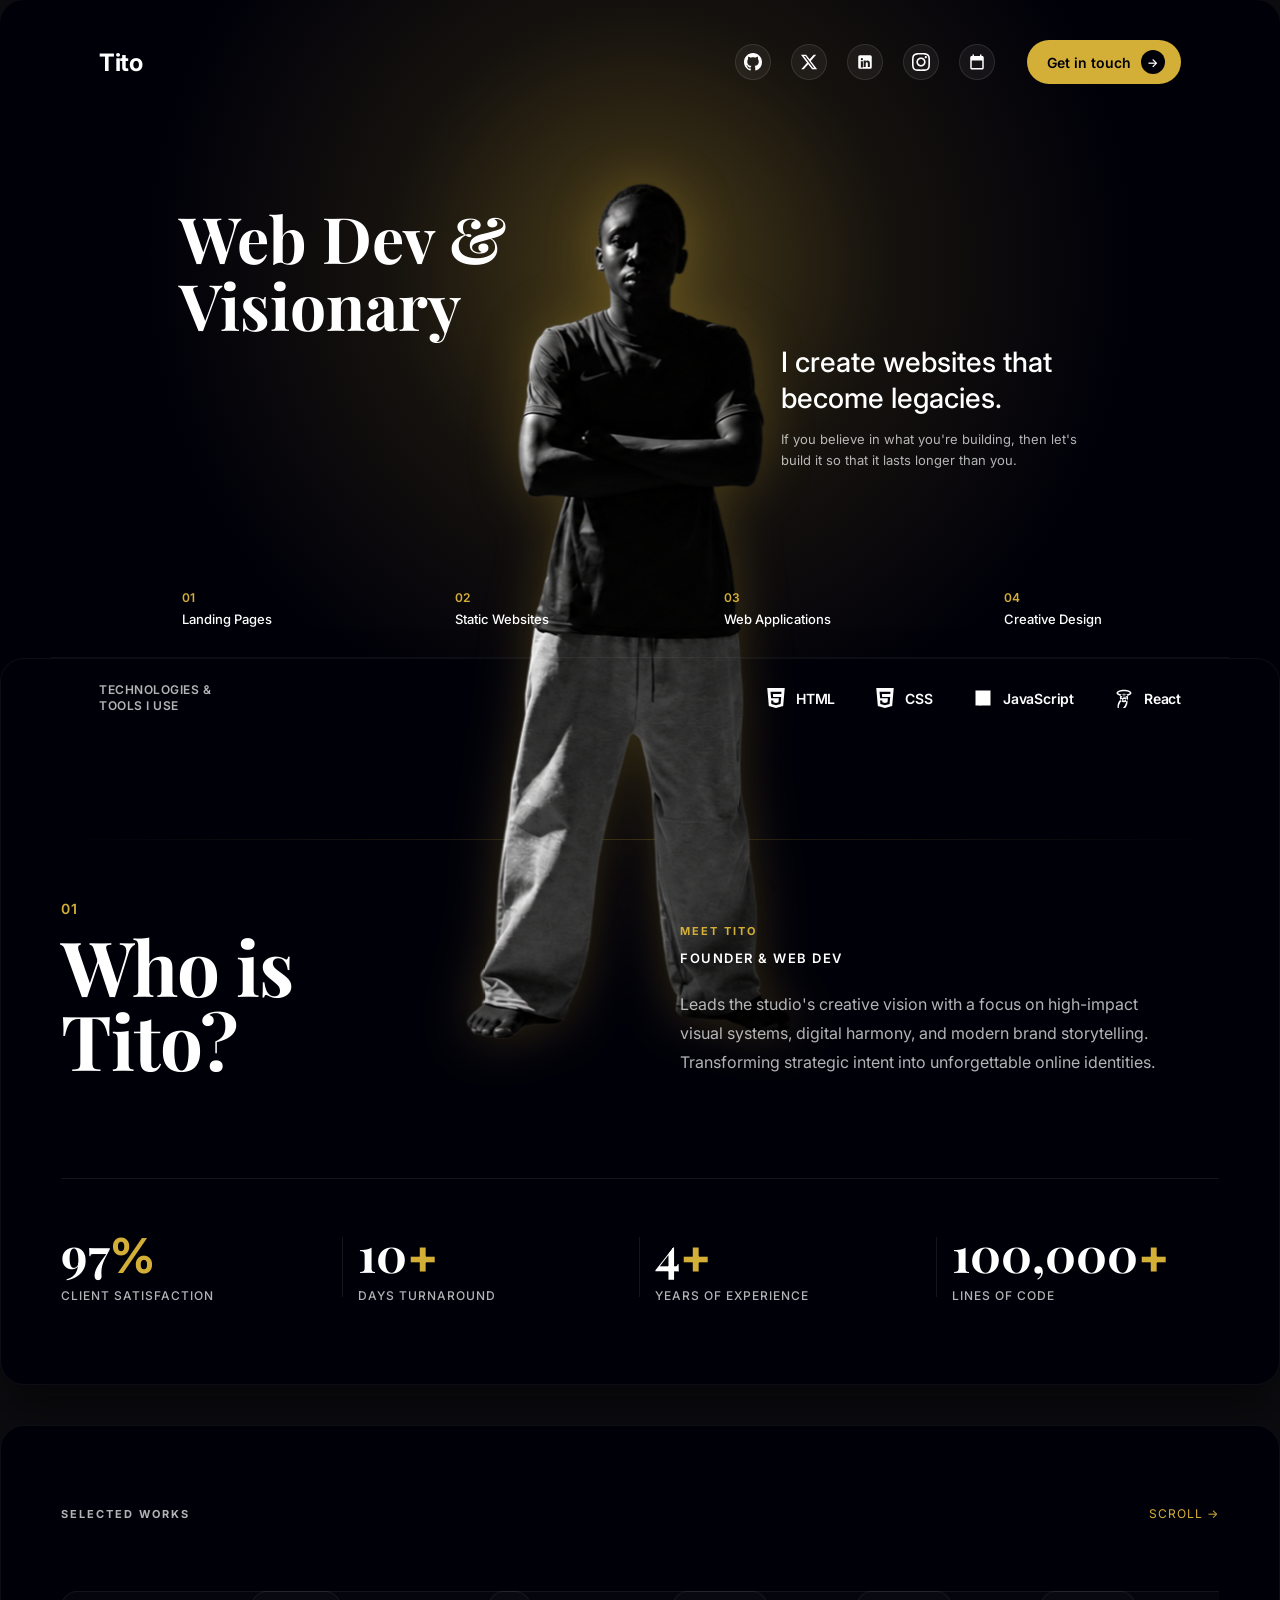
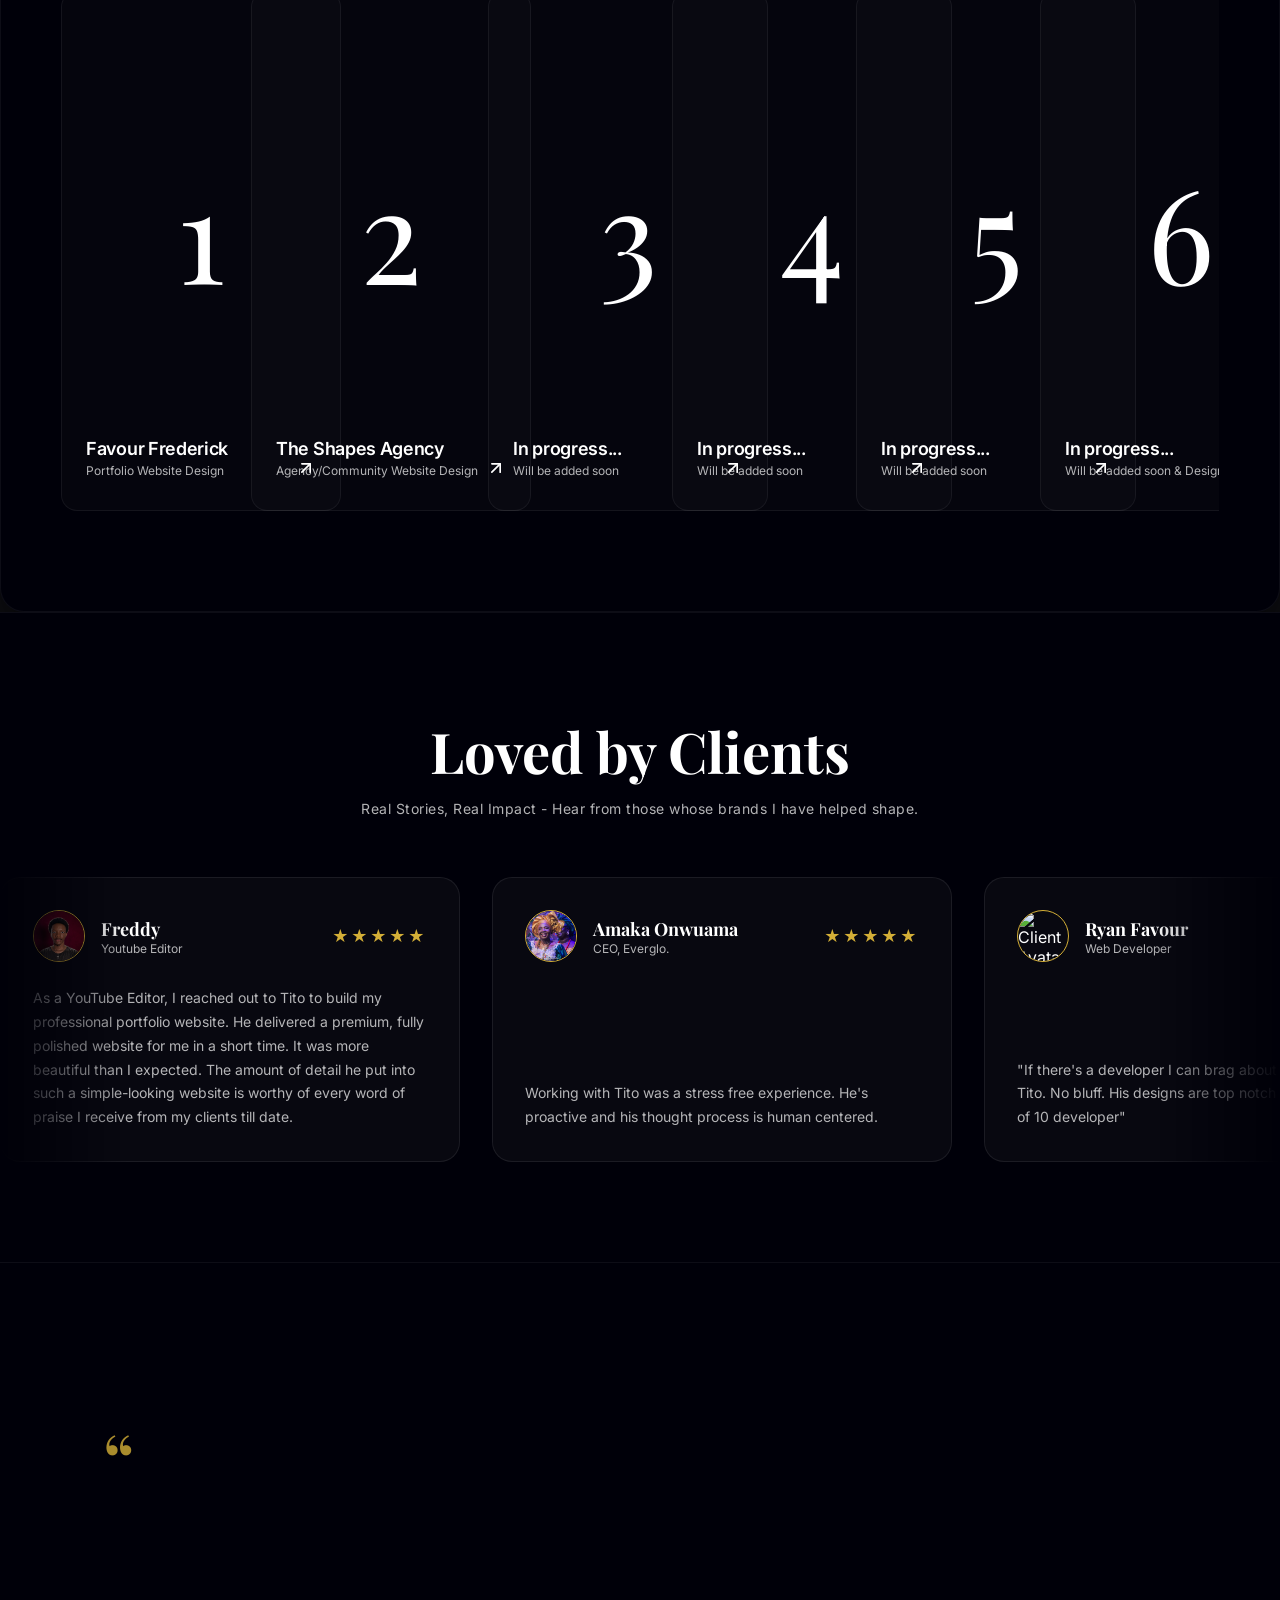
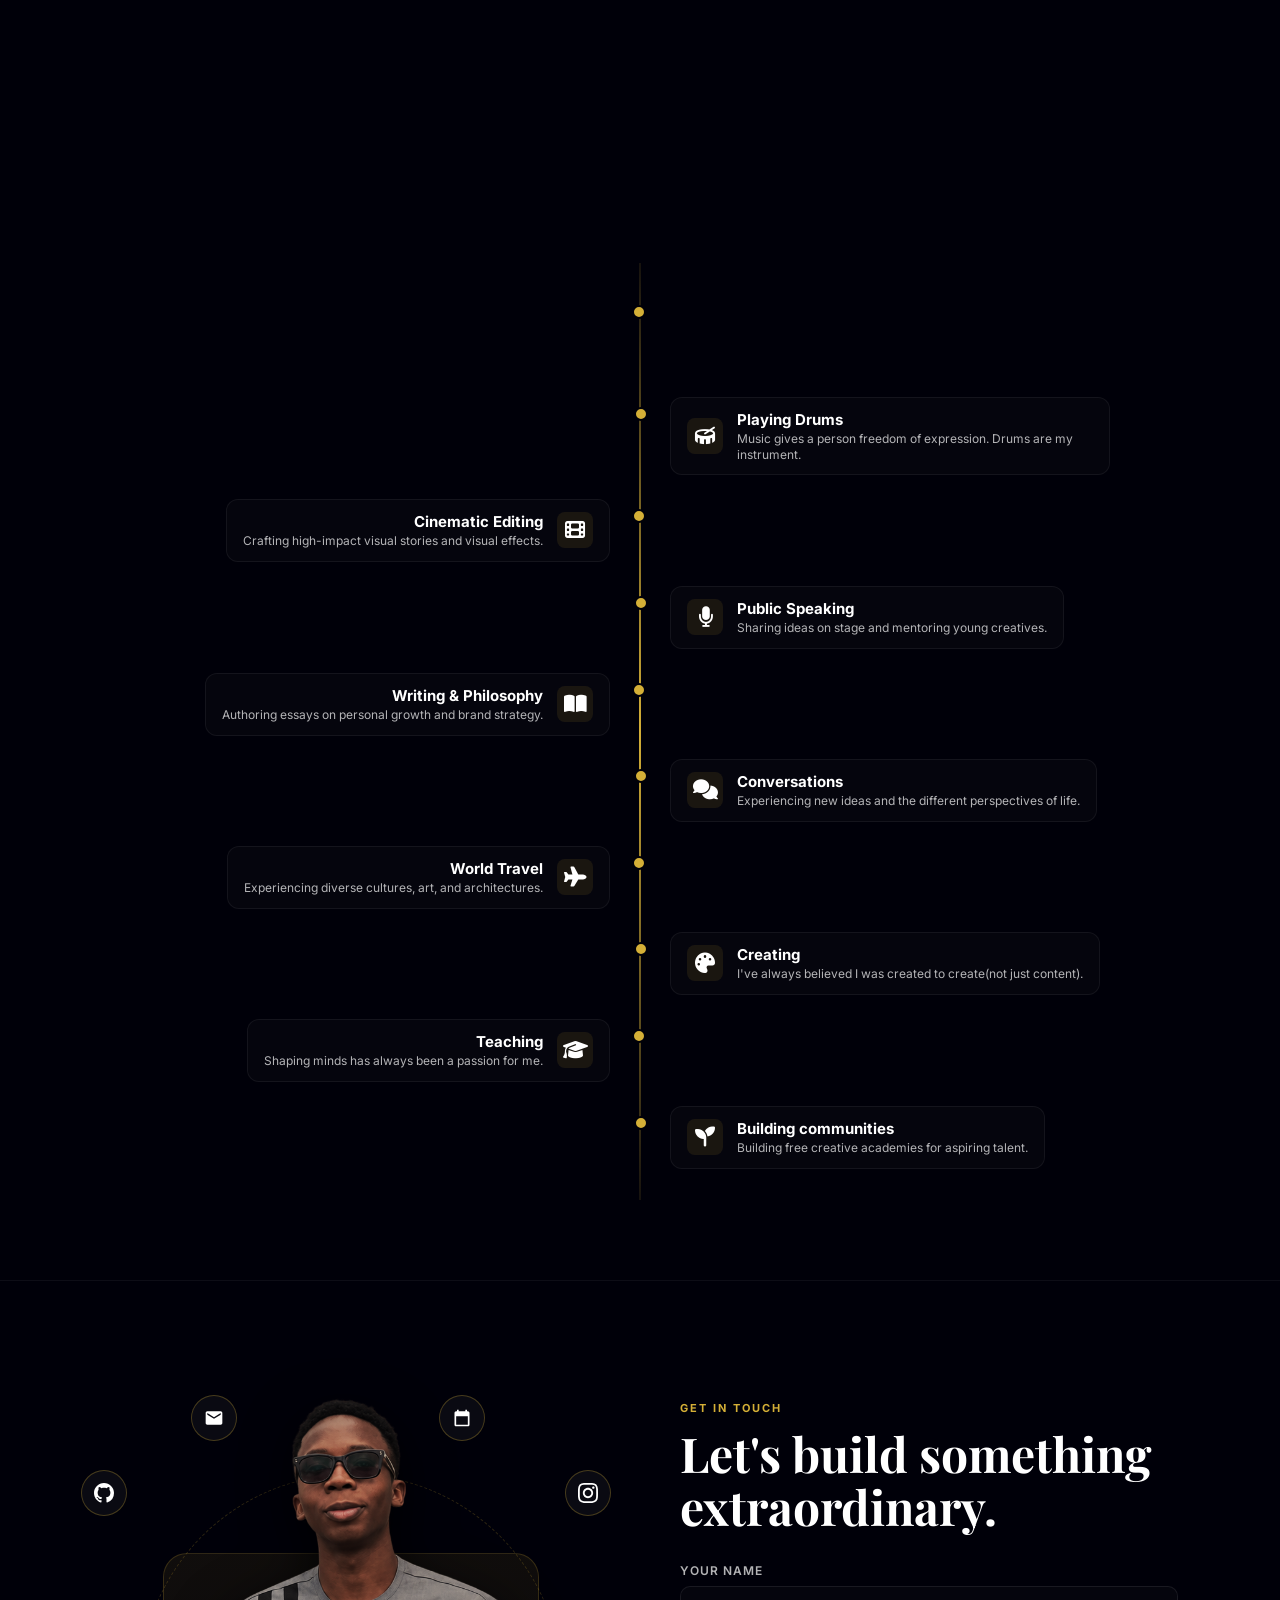
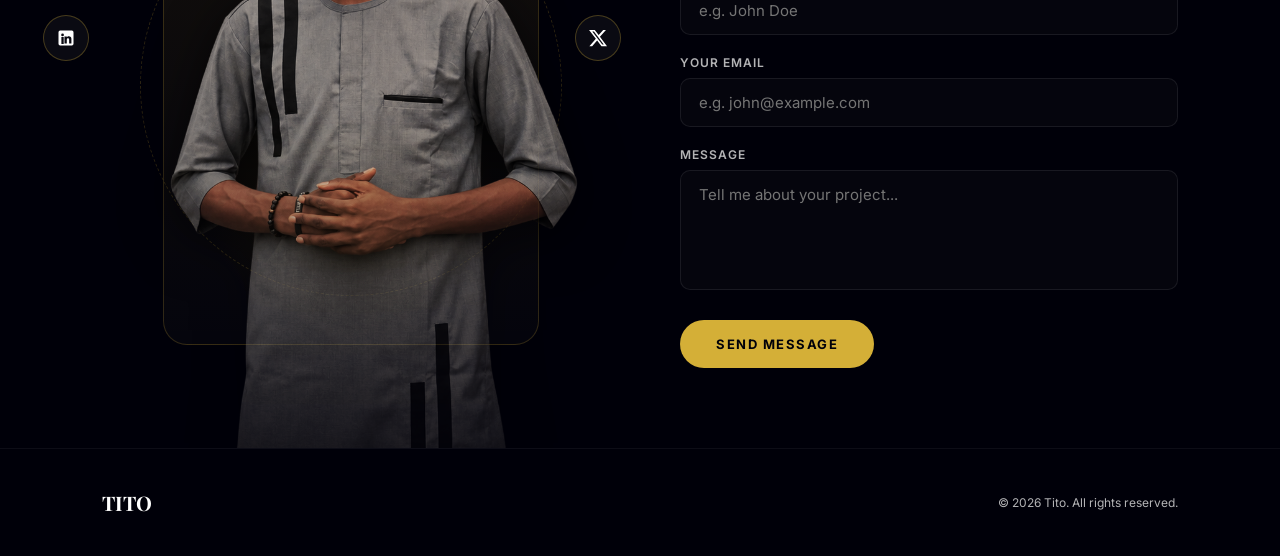
==== commit 31907fcc: "design updates and bug fixes" ====
--- a/index.html
+++ b/index.html
@@ -10,6 +10,7 @@
     <link rel="icon" type="image/png" sizes="32x32" href="/favicon-32x32.png">
     <link rel="icon" type="image/png" sizes="16x16" href="/favicon-16x16.png">
     <link rel="manifest" href="/site.webmanifest">
+    <link rel="stylesheet" href="https://cdnjs.cloudflare.com/ajax/libs/font-awesome/6.5.1/css/all.min.css">
     <script src="app.js"></script>
 </head>
 <body>
@@ -74,7 +75,7 @@
             <div class="hero-content">
                 <h1 class="headline reveal delay-2">Web Dev &<br>Visionary</h1>
                 <div class="sub-copy reveal delay-4">
-                    <h3>Over 4yrs. I create websites that become legacies.</h3>
+                    <h3>I create websites that become legacies.</h3>
                     <p>If you believe in what you're building, then let's build it so that it lasts longer than you. </p>
                 </div>
             </div>
@@ -438,7 +439,7 @@
             <!-- 1. Left -->
             <div class="timeline-item left">
                 <div class="timeline-card reveal delay-1">
-                    <div class="item-icon">🕺</div>
+                    <div class="item-icon"><i class="fa-solid fa-person-walking-luggage timeline-icon"></i></div>
                     <div class="item-details">
                         <h4>Dancing</h4>
                         <p>Movement, rhythm, and stage choreography. What's not to love?</p>
@@ -449,7 +450,7 @@
             <!-- 2. Right -->
             <div class="timeline-item right">
                 <div class="timeline-card reveal delay-2">
-                    <div class="item-icon">🥁</div>
+                    <div class="item-icon"><i class="fa-solid fa-drum timeline-icon"></i></div>
                     <div class="item-details">
                         <h4>Playing Drums</h4>
                         <p>Music gives a person freedom of expression. Drums are my instrument.</p>
@@ -460,7 +461,7 @@
             <!-- 3. Left -->
             <div class="timeline-item left">
                 <div class="timeline-card reveal delay-3">
-                    <div class="item-icon">🎬</div>
+                    <div class="item-icon"><i class="fa-solid fa-film timeline-icon"></i></div>
                     <div class="item-details">
                         <h4>Cinematic Editing</h4>
                         <p>Crafting high-impact visual stories and visual effects.</p>
@@ -471,7 +472,7 @@
             <!-- 4. Right -->
             <div class="timeline-item right">
                 <div class="timeline-card reveal delay-4">
-                    <div class="item-icon">🎤</div>
+                    <div class="item-icon"><i class="fa-solid fa-microphone timeline-icon"></i></div>
                     <div class="item-details">
                         <h4>Public Speaking</h4>
                         <p>Sharing ideas on stage and mentoring young creatives.</p>
@@ -482,7 +483,7 @@
             <!-- 5. Left -->
             <div class="timeline-item left">
                 <div class="timeline-card reveal delay-4">
-                    <div class="item-icon">📚</div>
+                    <div class="item-icon"><i class="fa-solid fa-book-open timeline-icon"></i></div>
                     <div class="item-details">
                         <h4>Writing &amp; Philosophy</h4>
                         <p>Authoring essays on personal growth and brand strategy.</p>
@@ -493,7 +494,7 @@
             <!-- 6. Right -->
             <div class="timeline-item right">
                 <div class="timeline-card reveal delay-4">
-                    <div class="item-icon">🏎️</div>
+                    <div class="item-icon"><i class="fa-solid fa-comments timeline-icon"></i></div>
                     <div class="item-details">
                         <h4>Conversations</h4>
                         <p>Experiencing new ideas and the different perspectives of life.</p>
@@ -504,7 +505,7 @@
             <!-- 7. Left -->
             <div class="timeline-item left">
                 <div class="timeline-card reveal delay-4">
-                    <div class="item-icon">✈️</div>
+                    <div class="item-icon"><i class="fa-solid fa-plane timeline-icon"></i></div>
                     <div class="item-details">
                         <h4>World Travel</h4>
                         <p>Experiencing diverse cultures, art, and architectures.</p>
@@ -515,7 +516,7 @@
             <!-- 8. Right -->
             <div class="timeline-item right">
                 <div class="timeline-card reveal delay-4">
-                    <div class="item-icon">🎨</div>
+                    <div class="item-icon"><i class="fa-solid fa-palette timeline-icon"></i></div>
                     <div class="item-details">
                         <h4>Creating</h4>
                         <p>I've always believed I was created to create(not just content).</p>
@@ -526,7 +527,7 @@
             <!-- 9. Left -->
             <div class="timeline-item left">
                 <div class="timeline-card reveal delay-4">
-                    <div class="item-icon">🏛️</div>
+                    <div class="item-icon"><i class="fa-solid fa-graduation-cap timeline-icon"></i></div>
                     <div class="item-details">
                         <h4>Teaching</h4>
                         <p>Shaping minds has always been a passion for me.</p>
@@ -537,7 +538,7 @@
             <!-- 10. Right -->
             <div class="timeline-item right">
                 <div class="timeline-card reveal delay-4">
-                    <div class="item-icon">🌱</div>
+                    <div class="item-icon"><i class="fa-solid fa-seedling timeline-icon"></i></div>
                     <div class="item-details">
                         <h4>Building communities</h4>
                         <p>Building free creative academies for aspiring talent.</p>
--- a/styles.css
+++ b/styles.css
@@ -31,6 +31,12 @@
             padding: 0;
             box-sizing: border-box;
             font-family: 'Inter', -apple-system, BlinkMacSystemFont, "Segoe UI", Roboto, sans-serif;
+        }
+
+        html, body {
+            max-width: 100vw;
+            overflow-x: hidden;
+            position: relative;
         }
 
         body {
@@ -44,7 +50,6 @@
             margin: 0;
             padding: 0;
             width: 100%;
-            overflow-x: hidden;
         }
 
         .hero-container {
@@ -208,7 +213,7 @@
         }
 
         .sub-copy h3 {
-            font-size: 22px;
+            font-size: 28px;
             font-weight: 500;
             line-height: 1.3;
             margin-bottom: 12px;
@@ -1029,6 +1034,8 @@
     object-fit: contain;
     filter: drop-shadow(0 15px 25px rgba(0, 0, 0, 0.8));
     margin-bottom: -10px;
+    -webkit-mask-image: linear-gradient(to bottom, black 50%, transparent 100%);
+    mask-image: linear-gradient(to bottom, black 50%, transparent 100%);
 }
 
 /* Orbiting Floating Social Icons */
@@ -1444,6 +1451,10 @@
         padding: 24px 18px;
     }
 
+    .project-card::before {
+        opacity: .5;
+    }
+
     .project-number {
         font-size: 90px;
     }
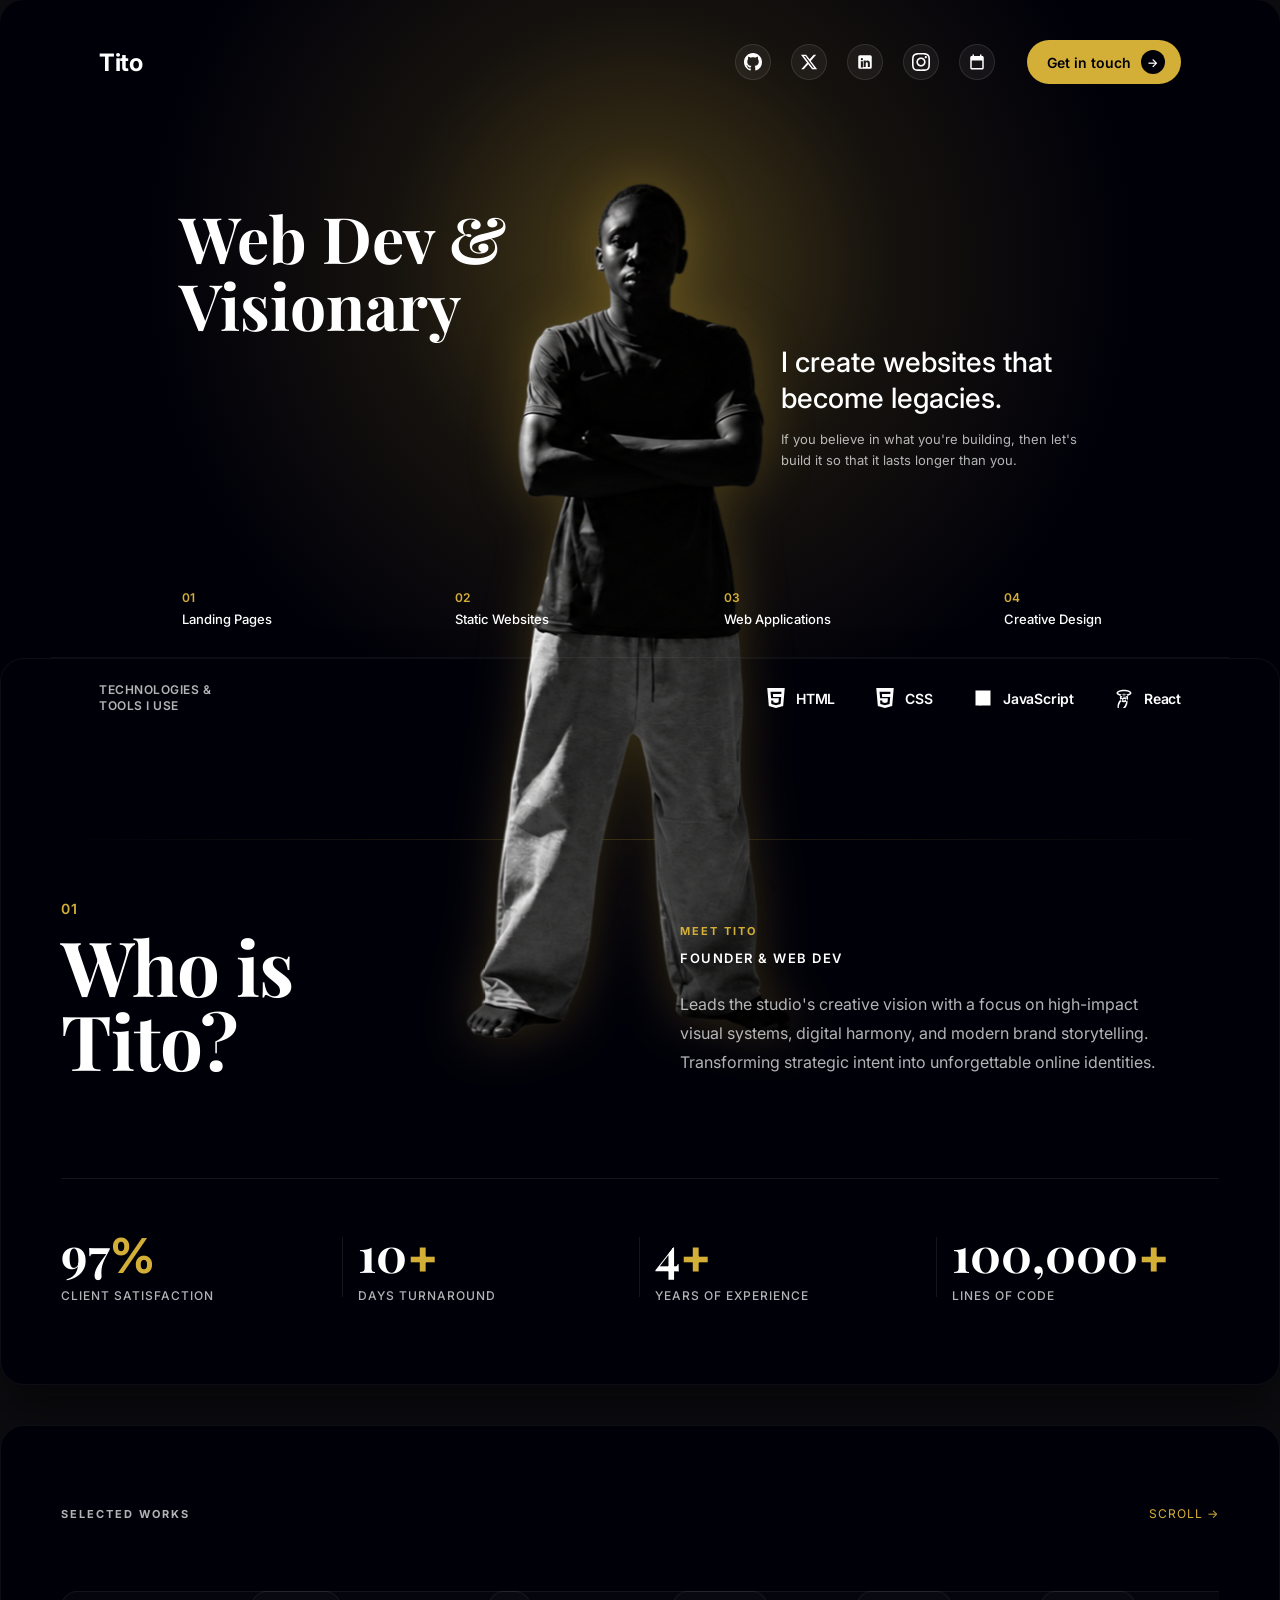
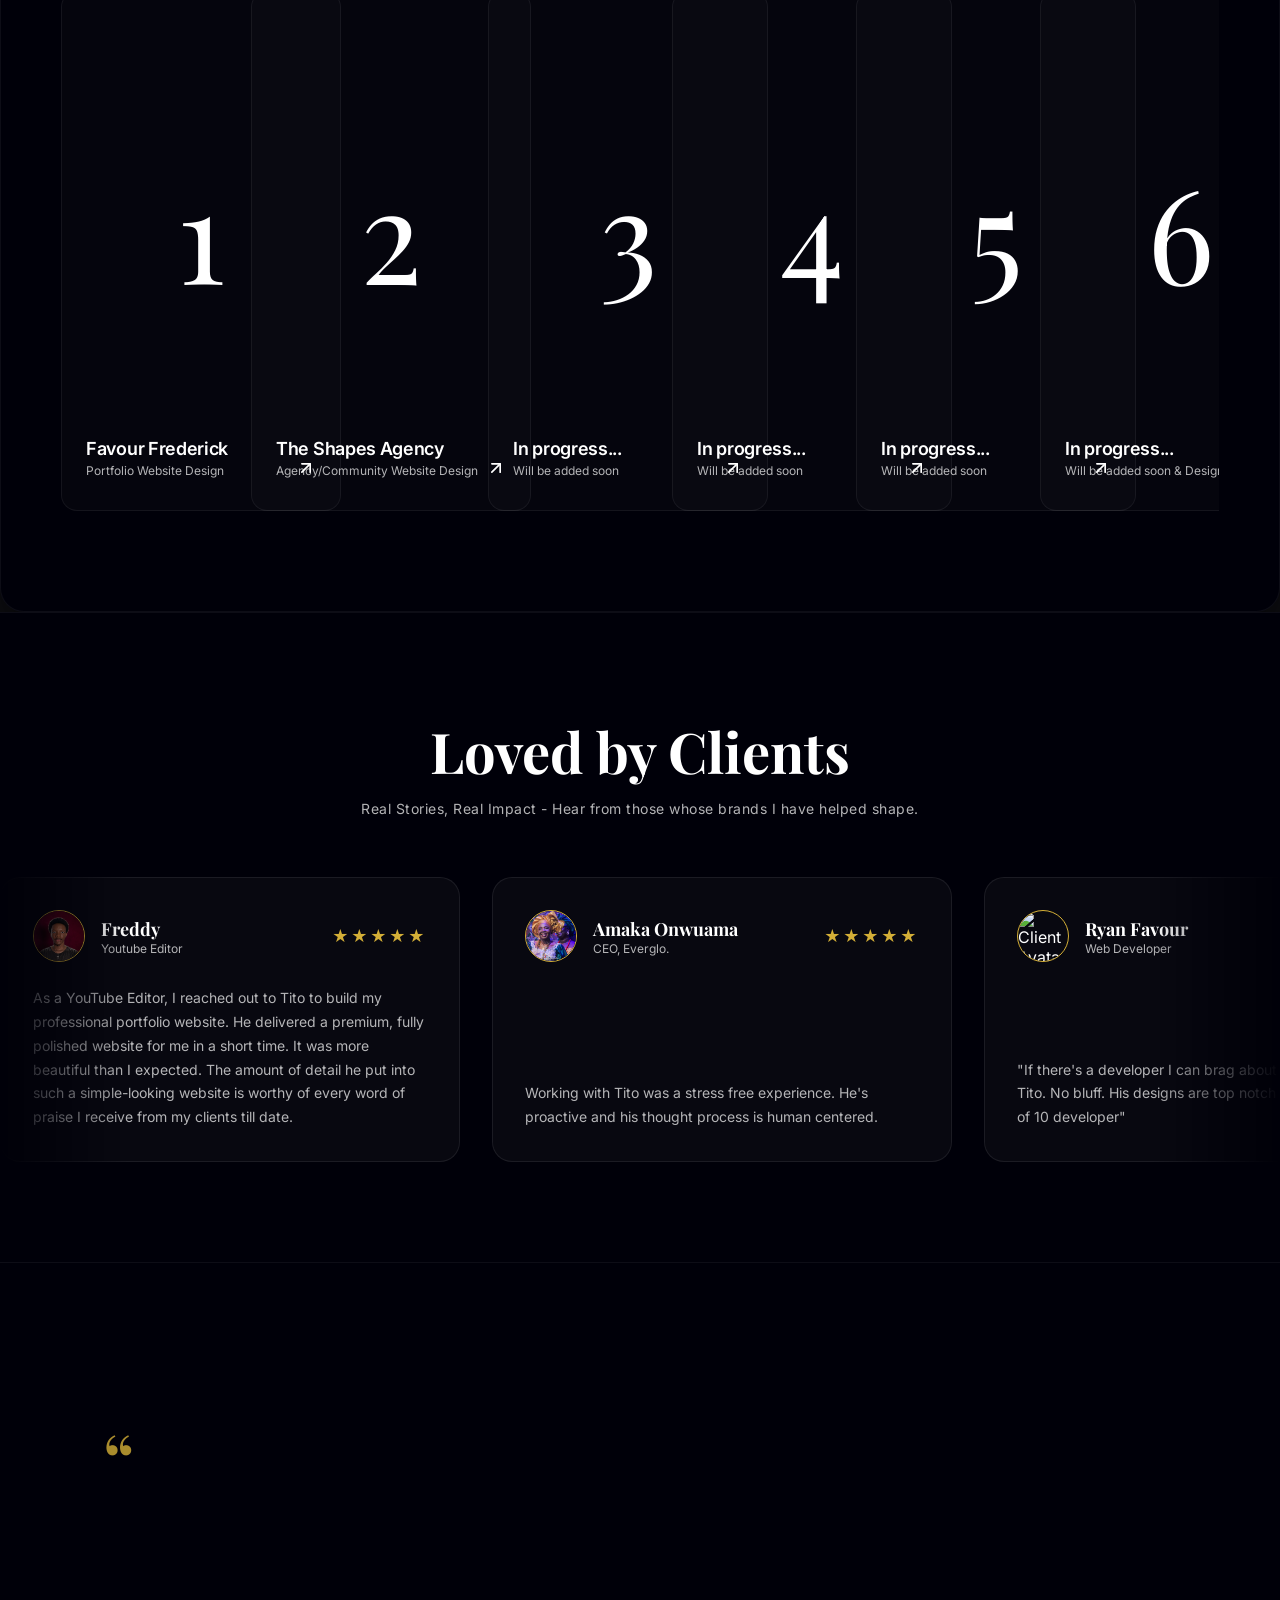
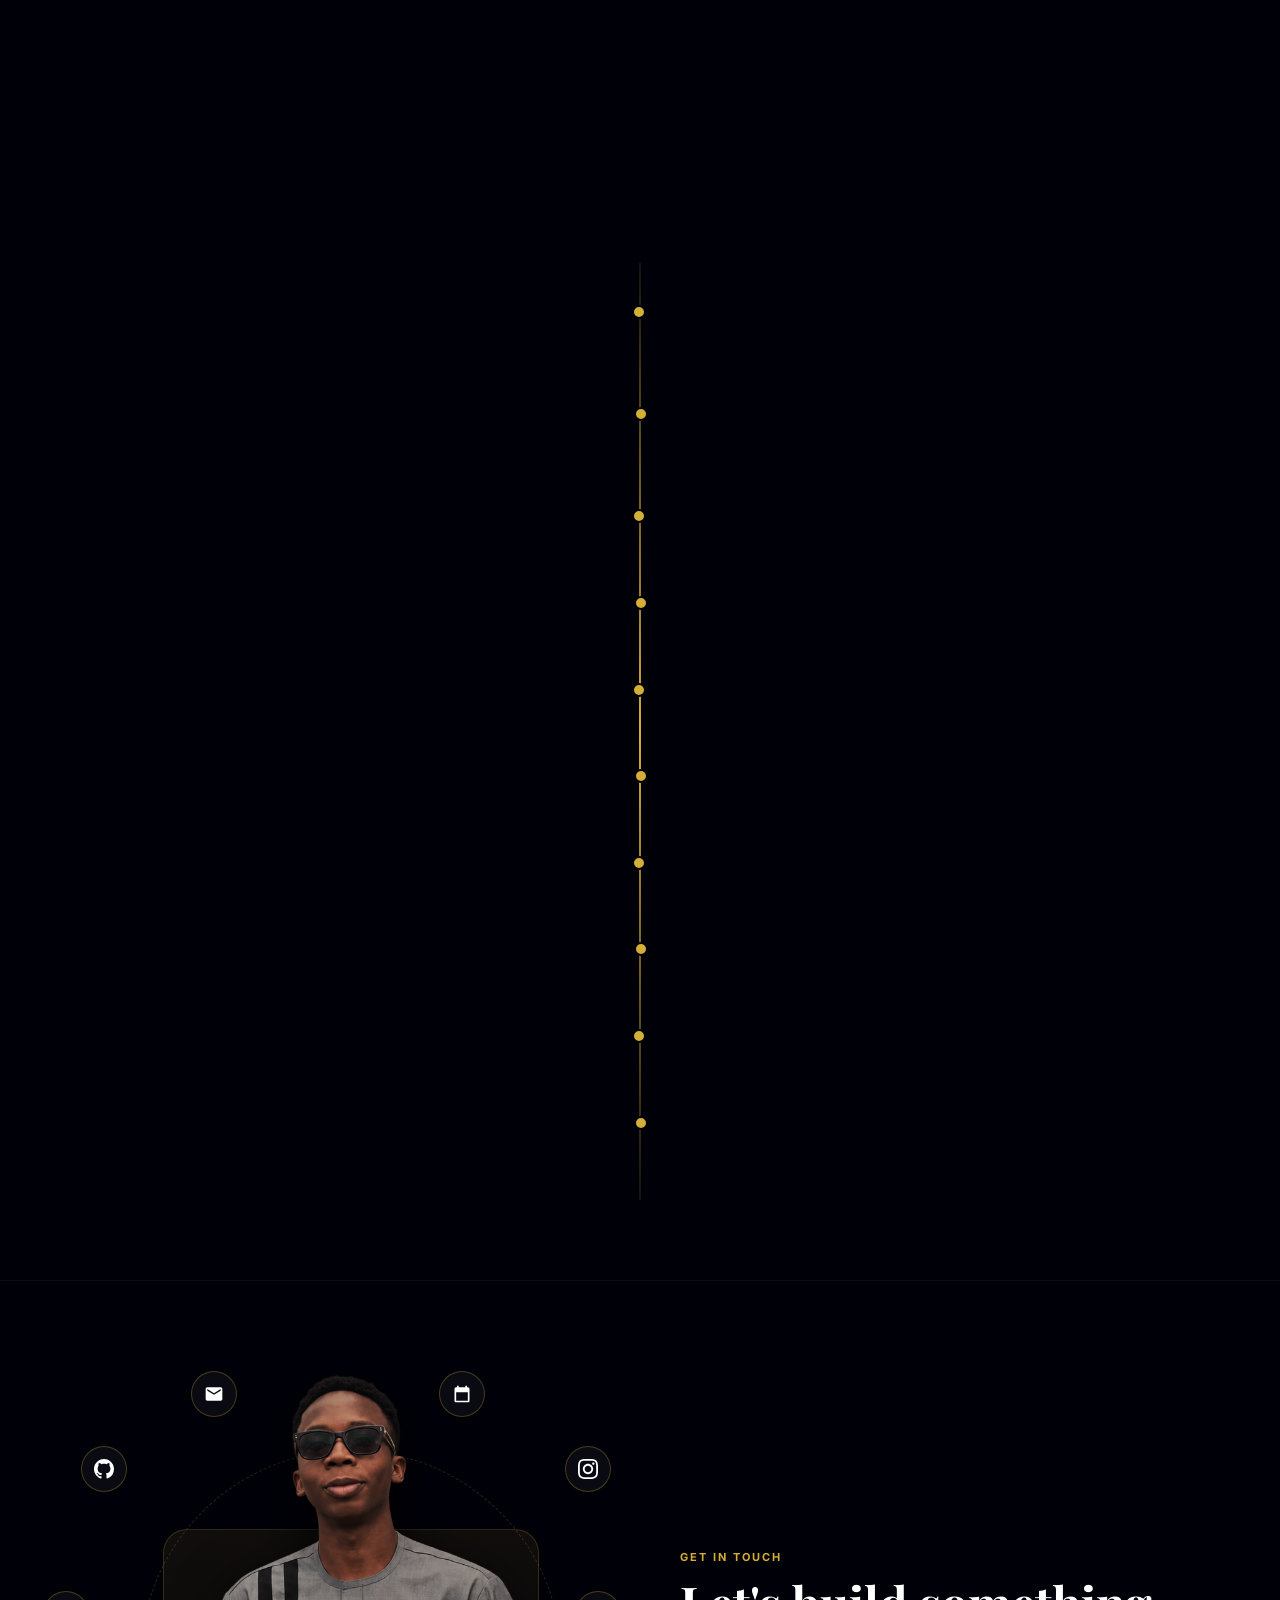
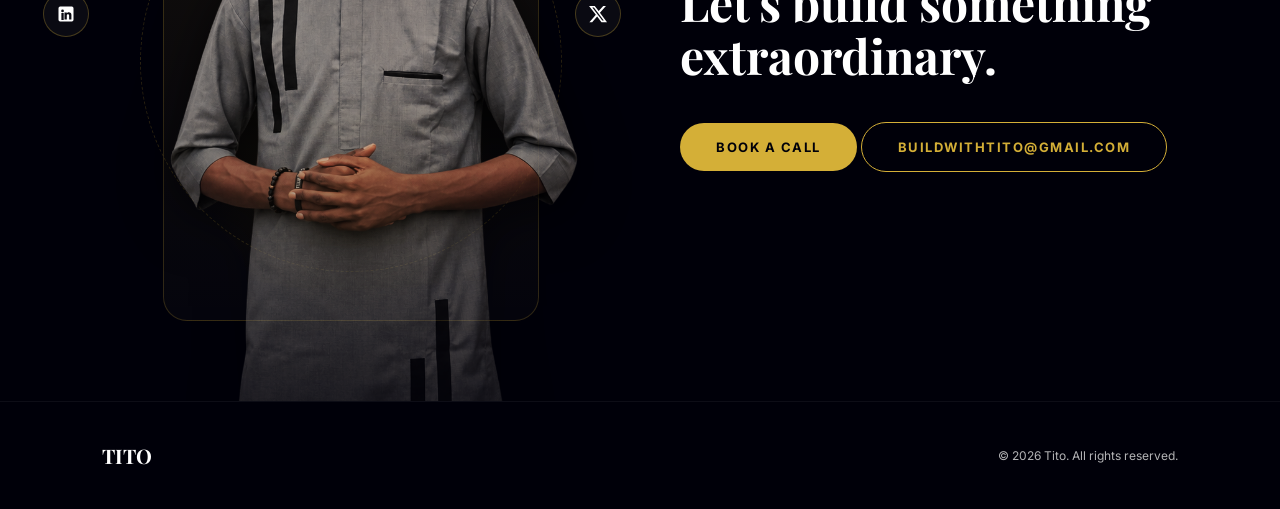
==== commit 899c461b: "Bug fixes and contact section updates." ====
--- a/index.html
+++ b/index.html
@@ -573,7 +573,7 @@
                     <svg viewBox="0 0 24 24"><path d="M18.244 2.25h3.308l-7.227 8.26 8.502 11.24H16.17l-5.214-6.817L4.99 21.75H1.68l7.73-8.835L1.254 2.25H8.08l4.713 6.231zm-1.161 17.52h1.833L7.084 4.126H5.117z"/></svg>
                 </a>
 
-                <a href="www.linkedin.com/in/tito-tochukwu" target="_blank" class="orbit-icon icon-linkedin reveal delay-5" title="LinkedIn">
+                <a href="https://linkedin.com/in/tito-tochukwu" target="_blank" class="orbit-icon icon-linkedin reveal delay-5" title="LinkedIn">
                     <svg viewBox="0 0 24 24"><path d="M19 3a2 2 0 0 1 2 2v14a2 2 0 0 1-2 2H5a2 2 0 0 1-2-2V5a2 2 0 0 1 2-2h14m-.5 15.5v-5.3a3.26 3.26 0 0 0-3.26-3.26c-.85 0-1.84.52-2.28 1.3v-1.11h-2.79v8.37h2.79v-4.93c0-.77.62-1.4 1.39-1.4a1.4 1.4 0 0 1 1.4 1.4v4.93h2.75M6.46 10.9v8.37H9.25V10.9H6.46M7.86 6.7a1.63 1.63 0 1 0 0 3.26 1.63 1.63 0 0 0 0-3.26z"/></svg>
                 </a>
 
@@ -590,25 +590,10 @@
             <div class="contact-form-wrapper">
                 <span class="contact-tag reveal delay-2">GET IN TOUCH</span>
                 <h2 class="contact-title reveal delay-3">Let's build something extraordinary.</h2>
-
-                <form class="contact-form reveal delay-4" action="#" method="POST">
-                    <div class="form-group">
-                        <label for="name">Your Name</label>
-                        <input type="text" id="name" name="name" class="form-input reveal delay-1" placeholder="e.g. John Doe" required>
-                    </div>
-
-                    <div class="form-group">
-                        <label for="email">Your Email</label>
-                        <input type="email" id="email" name="email" class="form-input reveal delay-2" placeholder="e.g. john@example.com" required>
-                    </div>
-
-                    <div class="form-group">
-                        <label for="message">Message</label>
-                        <textarea id="message" name="message" class="form-textarea reveal delay-3" placeholder="Tell me about your project..." required></textarea>
-                    </div>
-
-                    <button type="submit" class="submit-btn">Send Message</button>
-                </form>
+                <div>
+                    <a href="https://calendly.com/treasureproxy/30min"><button class="call-btn">Book a call</button></a>
+                    <a href="mailto:buildwithtito@gmail.com"><button class="email-btn">buildwithtito@gmail.com</button></a>
+                </div>
             </div>
 
         </div>
--- a/styles.css
+++ b/styles.css
@@ -1127,51 +1127,8 @@
     line-height: 1.1;
 }
 
-.contact-form {
-    display: flex;
-    flex-direction: column;
-    gap: 20px;
-}
-
-.form-group {
-    display: flex;
-    flex-direction: column;
-    gap: 8px;
-}
-
-.form-group label {
-    font-size: 12px;
-    font-weight: 600;
-    text-transform: uppercase;
-    letter-spacing: 1px;
-    color: var(--text-muted);
-}
-
-.form-input,
-.form-textarea {
-    width: 100%;
-    background: rgba(255, 255, 255, 0.02);
-    border: 1px solid rgba(255, 255, 255, 0.08);
-    border-radius: 10px;
-    padding: 14px 18px;
-    font-size: 15px;
-    color: var(--text-white);
-    outline: none;
-    box-sizing: border-box;
-    transition: border-color 0.3s ease;
-}
-
-.form-input:focus,
-.form-textarea:focus {
-    border-color: var(--accent-gold);
-}
-
-.form-textarea {
-    height: 120px;
-    resize: none;
-}
-
-.submit-btn {
+
+.call-btn, .email-btn{
     align-self: flex-start;
     background: var(--accent-gold);
     color: var(--bg-dark);
@@ -1187,7 +1144,13 @@
     margin-top: 10px;
 }
 
-.submit-btn:hover {
+.email-btn{
+    background: var(--bg-dark);
+    color: var(--accent-gold);
+    border: var(--accent-gold), 1px solid ;
+}
+
+.email-btn:hover, .call-btn:hover {
     transform: translateY(-2px);
     box-shadow: 0 10px 20px rgba(212, 175, 55, 0.3);
 }
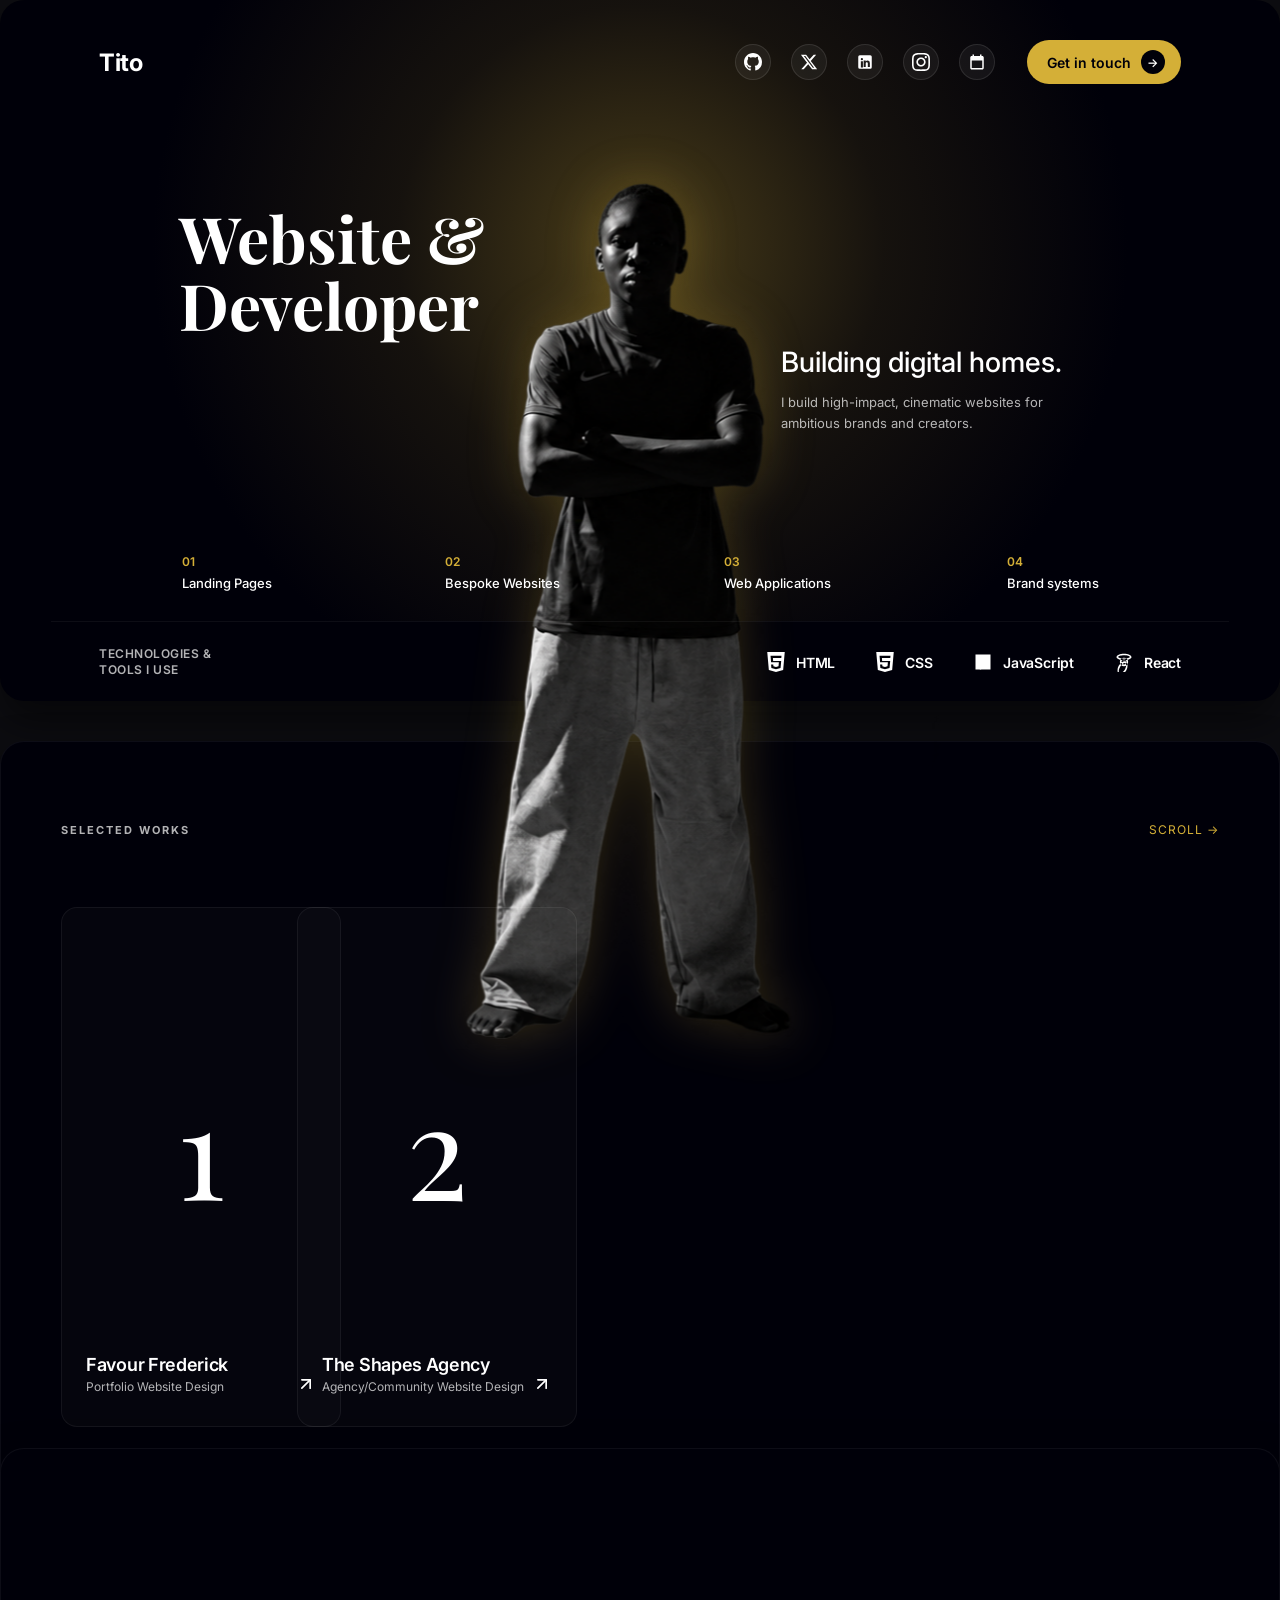
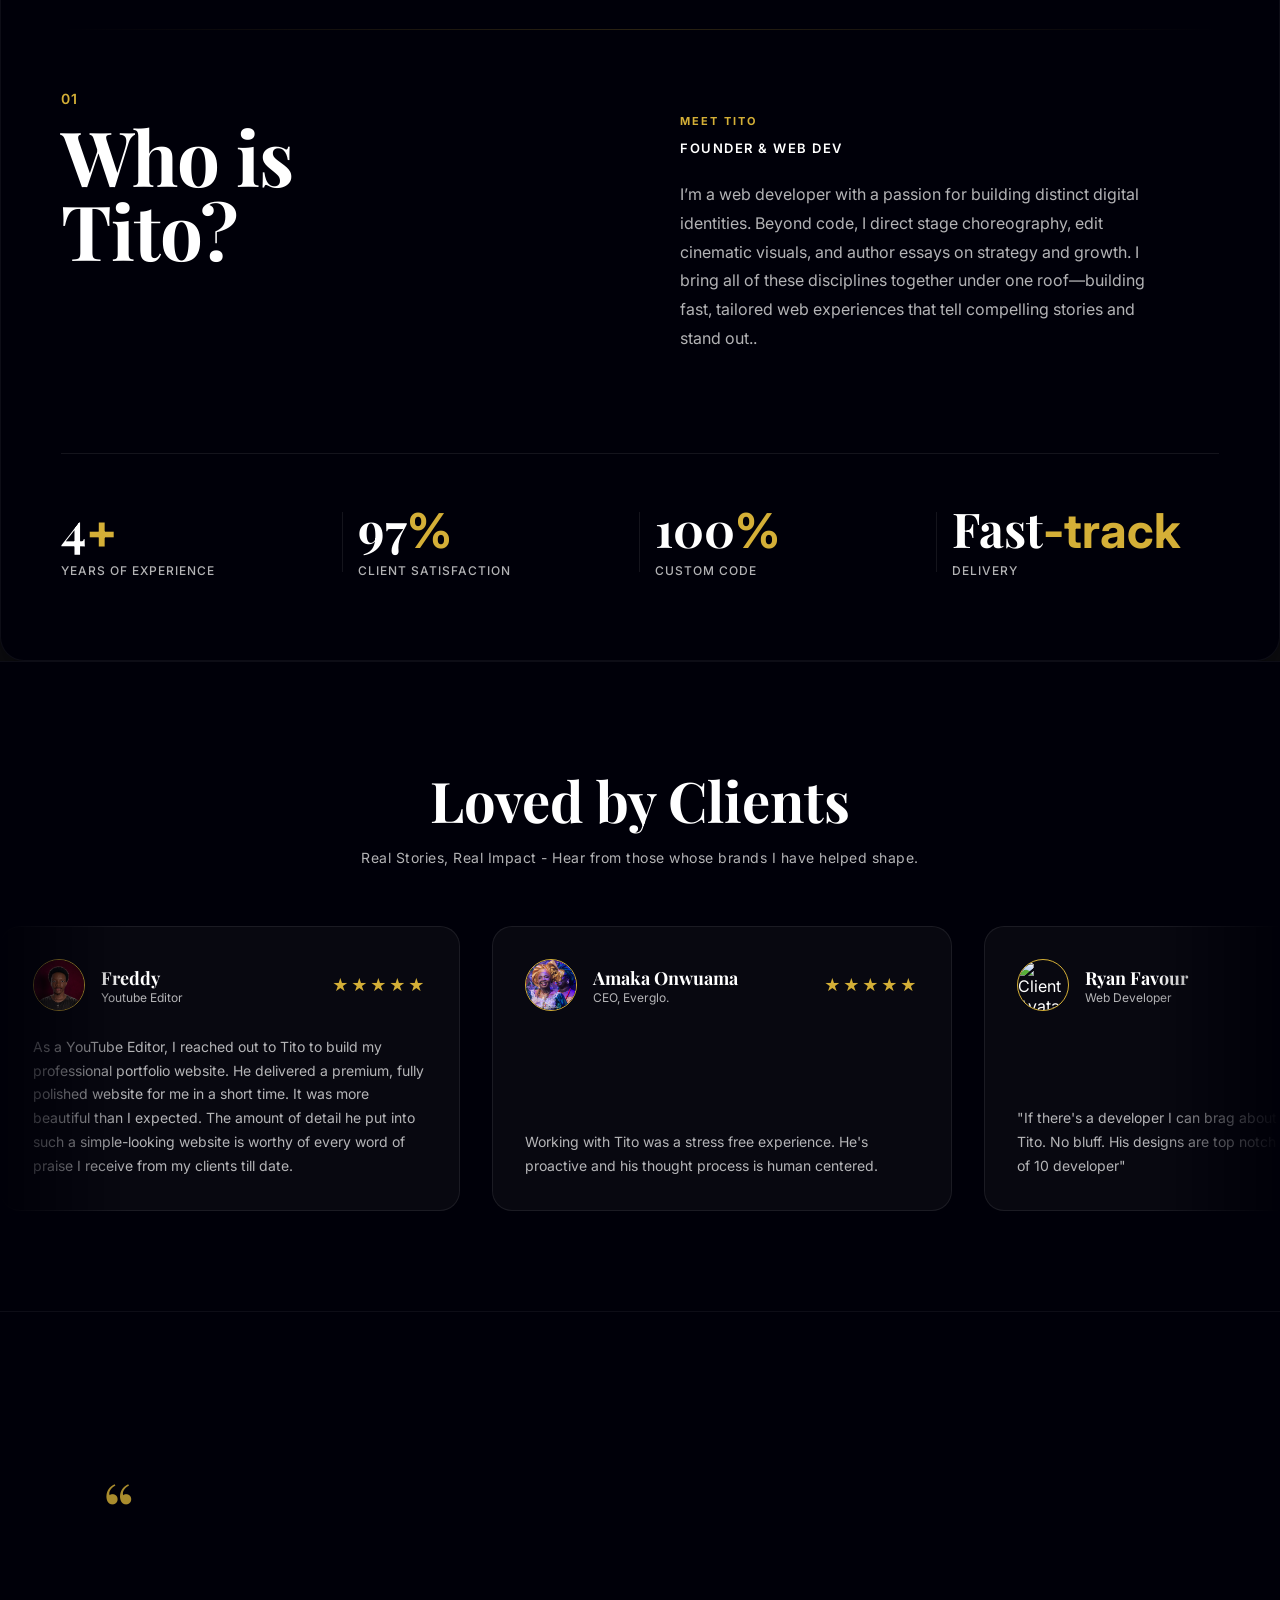
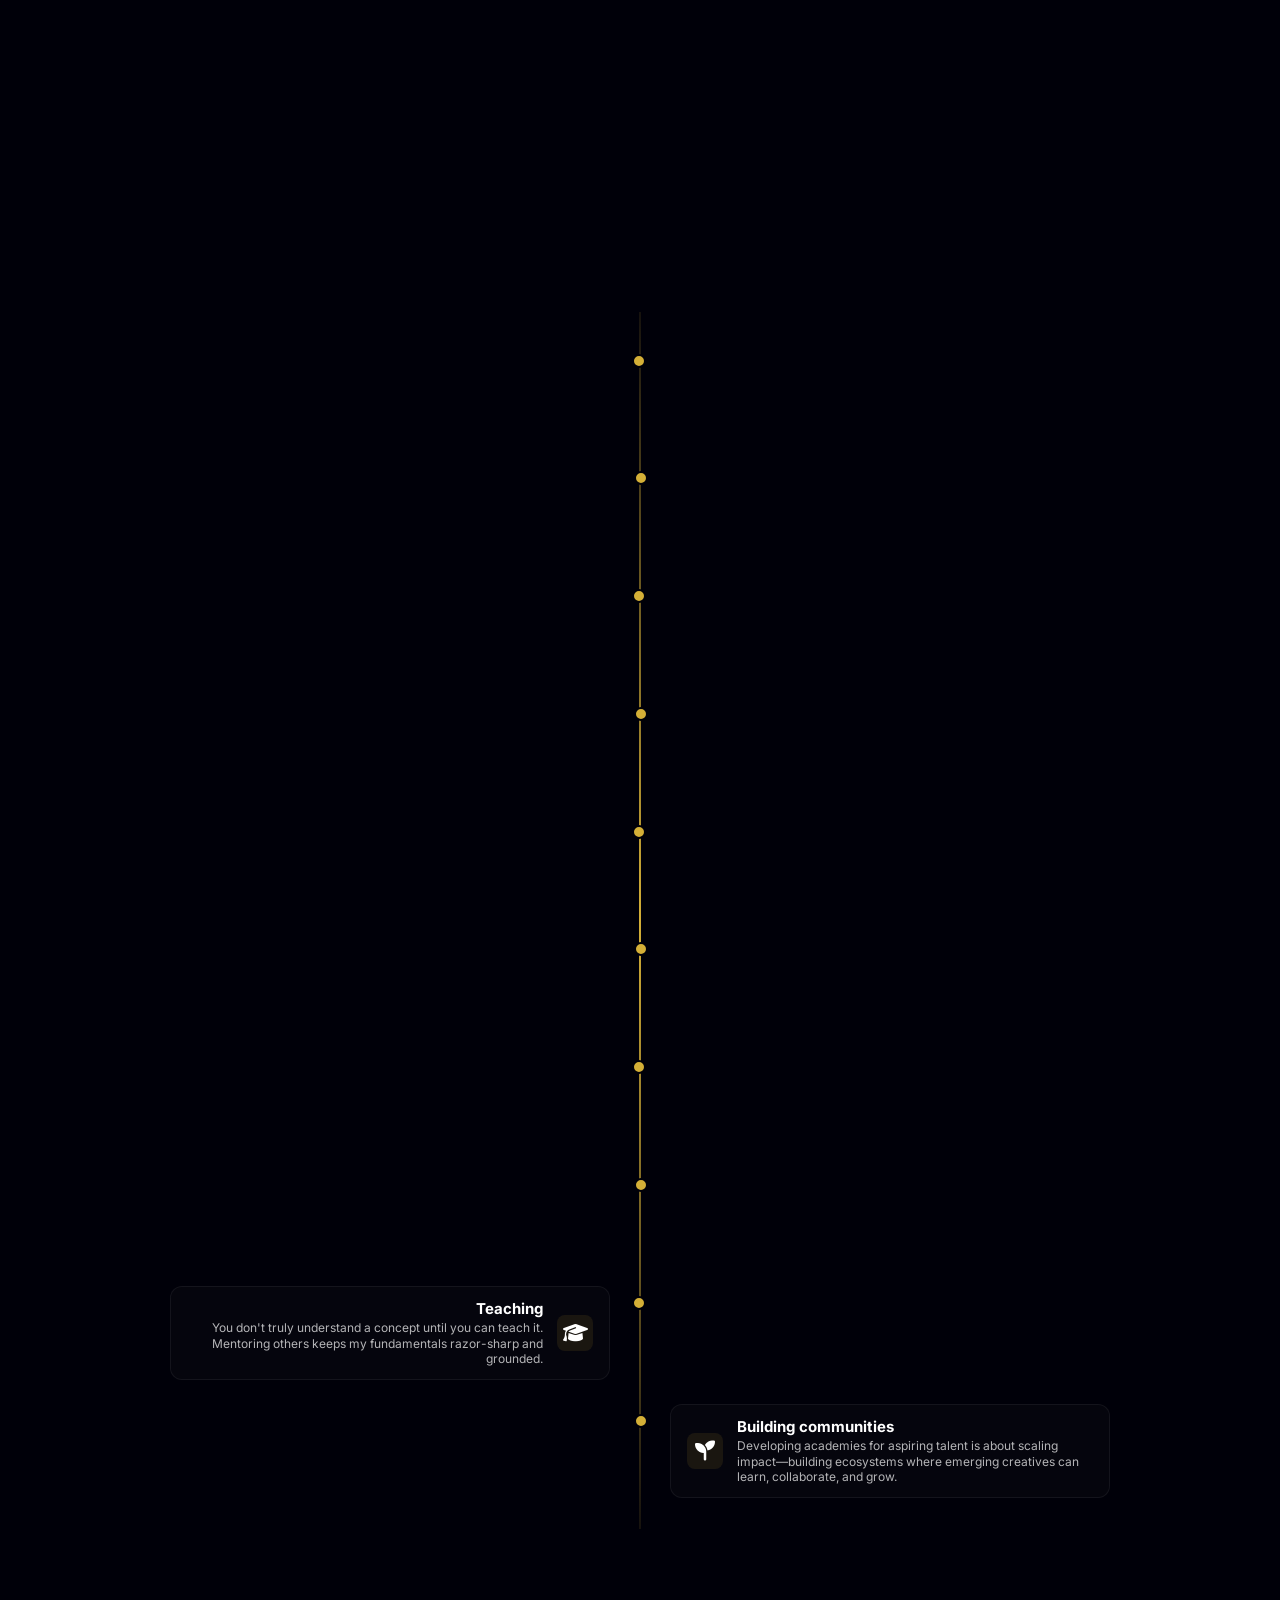
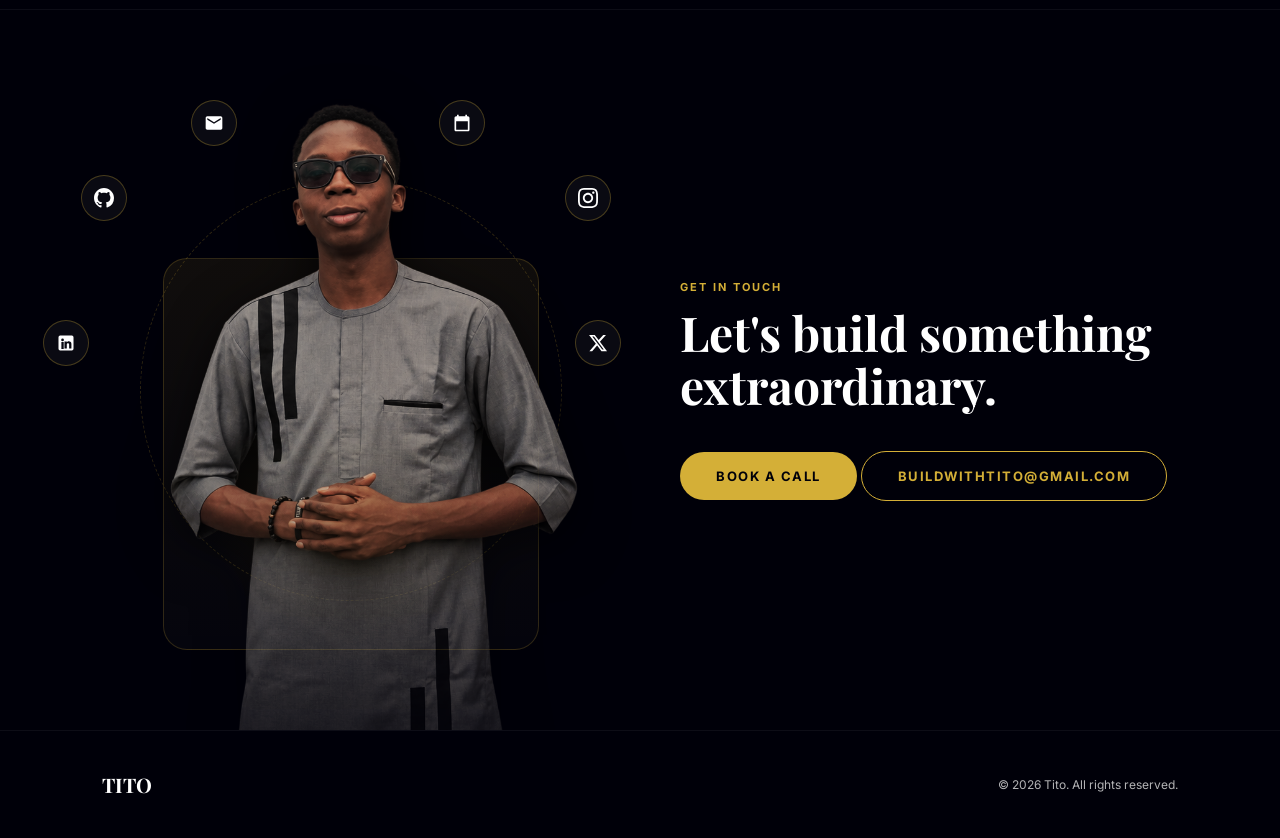
==== commit 14cdf5f1: "update - v2" ====
--- a/index.html
+++ b/index.html
@@ -73,10 +73,10 @@
 
             <!-- Content Overlay -->
             <div class="hero-content">
-                <h1 class="headline reveal delay-2">Web Dev &<br>Visionary</h1>
+                <h1 class="headline reveal delay-2">Website &<br>Developer</h1>
                 <div class="sub-copy reveal delay-4">
-                    <h3>I create websites that become legacies.</h3>
-                    <p>If you believe in what you're building, then let's build it so that it lasts longer than you. </p>
+                    <h3>Building digital homes.</h3>
+                    <p>I build high-impact, cinematic websites for ambitious brands and creators. </p>
                 </div>
             </div>
 
@@ -88,7 +88,7 @@
                 </div>
                 <div class="service-item reveal delay-2">
                     <span class="service-number">02</span>
-                    <span class="service-title">Static Websites</span>
+                    <span class="service-title">Bespoke Websites</span>
                 </div>
                 <div class="service-item reveal delay-3">
                     <span class="service-number">03</span>
@@ -96,7 +96,7 @@
                 </div>
                 <div class="service-item reveal delay-4">
                     <span class="service-number">04</span>
-                    <span class="service-title">Creative Design</span>
+                    <span class="service-title">Brand systems</span>
                 </div>
             </div>
         </section>
@@ -141,52 +141,6 @@
         </section>
         
     </div>
-    <!-- About Section -->
-    <section class="about-section">
-        <div class="about-divider"></div>
-
-    <!-- Main Content Layout -->
-    <div class="about-layout">
-        
-        <!-- Left Side: Headline Anchor -->
-        <div class="about-left-col reveal delay-2">
-            <span class="about-index">01</span>
-            <h2 class="about-title">Who is<br>Tito?</h2>
-        </div>
-
-        <!-- Right Side: Elevated Description -->
-        <div class="about-right-col">
-            <span class="about-tag reveal delay-3">MEET TITO</span>
-            <div class="about-role reveal delay-4">FOUNDER &amp; Web dev</div>
-            <p class="about-description reveal delay-4">
-                Leads the studio's creative vision with a focus on high-impact visual systems, digital harmony, and modern brand storytelling. Transforming strategic intent into unforgettable online identities.
-            </p>
-        </div>
-
-    </div>
-
-    <div class="stats-grid">
-        <div class="stat-item reveal delay-1">
-            <div class="stat-number ">97<span>%</span></div>
-            <span class="stat-label">Client Satisfaction</span>
-        </div>
-
-        <div class="stat-item reveal delay-2">
-            <div class="stat-number">10<span>+</span></div>
-            <span class="stat-label">Days Turnaround</span>
-        </div>
-
-        <div class="stat-item reveal delay-3">
-            <div class="stat-number">4<span>+</span></div>
-            <span class="stat-label">Years of Experience</span>
-        </div>
-
-        <div class="stat-item reveal delay-4">
-            <div class="stat-number">100,000<span>+</span></div>
-            <span class="stat-label">Lines of Code</span>
-        </div>
-    </div>  
-    </section>
     <!-- Portfolio Section -->
     <section class="projects-section">
         <div class="projects-header reveal delay-2">
@@ -231,7 +185,7 @@
                 </div>
             </a>
 
-            <!-- Project 03 -->
+            <!-- Project 03
             <a href="" target="">
                 <div class="project-card reveal delay-3" style="--bg-image: url('image.png');">
                     <div class="project-number">3</div>
@@ -294,9 +248,57 @@
                         </svg>
                     </div>
                 </div>
-            </a>
+            </a> -->
         </div>
     </section>
+    
+    <!-- About Section -->
+    <section class="about-section">
+        <div class="about-divider"></div>
+
+    <!-- Main Content Layout -->
+    <div class="about-layout">
+        
+        <!-- Left Side: Headline Anchor -->
+        <div class="about-left-col reveal delay-2">
+            <span class="about-index">01</span>
+            <h2 class="about-title">Who is<br>Tito?</h2>
+        </div>
+
+        <!-- Right Side: Elevated Description -->
+        <div class="about-right-col">
+            <span class="about-tag reveal delay-3">MEET TITO</span>
+            <div class="about-role reveal delay-4">FOUNDER &amp; Web dev</div>
+            <p class="about-description reveal delay-4">
+                I’m a web developer with a passion for building distinct digital identities. Beyond code, I direct stage choreography, edit cinematic visuals, and author essays on strategy and growth. I bring all of these disciplines together under one roof—building fast, tailored web experiences that tell compelling stories and stand out..
+            </p>
+        </div>
+
+    </div>
+
+    <div class="stats-grid">
+        <div class="stat-item reveal delay-1">
+             <div class="stat-number">4<span>+</span></div>
+            <span class="stat-label">Years of Experience</span>
+        </div>
+
+        <div class="stat-item reveal delay-2">
+            <div class="stat-number ">97<span>%</span></div>
+            <span class="stat-label">Client Satisfaction</span>
+        </div>
+
+        <div class="stat-item reveal delay-3">
+           <div class="stat-number">100<span>%</span></div>
+            <span class="stat-label">Custom Code</span>
+        </div>
+
+        <div class="stat-item reveal delay-4">
+            <div class="stat-number">Fast<span>-track</span></div>
+            <span class="stat-label">Delivery</span>
+        </div>
+    </div>  
+    </section>
+    
     
     <!-- Reviews Section -->
     <section class="reviews-section">
@@ -422,9 +424,9 @@
             <div class="quote-content">
                 <span class="quote-icon">&ldquo;</span>
                 <blockquote class="quote-text reveal delay-4">
-                    If money was not a problem, these are a few of the things that I'd spend my time doing.
+                    Ten creative pursuits, disciplines, and passions that shape how I think, move, and build.
                 </blockquote>
-                <span class="quote-author reveal delay-5">Tito &mdash; Creative Director</span>
+                <span class="quote-author reveal delay-5">Tito &mdash; Website Developer</span>
             </div>
 
             <div class="quote-image-wrapper reveal delay-2">
@@ -442,7 +444,7 @@
                     <div class="item-icon"><i class="fa-solid fa-person-walking-luggage timeline-icon"></i></div>
                     <div class="item-details">
                         <h4>Dancing</h4>
-                        <p>Movement, rhythm, and stage choreography. What's not to love?</p>
+                        <p>Stage choreography taught me how to direct flow, control pacing, and create energy that moves people—on stage and on screen.</p>
                     </div>
                 </div>
             </div>
@@ -453,7 +455,7 @@
                     <div class="item-icon"><i class="fa-solid fa-drum timeline-icon"></i></div>
                     <div class="item-details">
                         <h4>Playing Drums</h4>
-                        <p>Music gives a person freedom of expression. Drums are my instrument.</p>
+                        <p>Drumming built my sense of timing, precision, and tempo, which directly translates into how I pace video edits and structure web interactions.</p>
                     </div>
                 </div>
             </div>
@@ -464,7 +466,7 @@
                     <div class="item-icon"><i class="fa-solid fa-film timeline-icon"></i></div>
                     <div class="item-details">
                         <h4>Cinematic Editing</h4>
-                        <p>Crafting high-impact visual stories and visual effects.</p>
+                        <p>Editing taught me how to trim the bloat, sequence narrative arcs, and construct high-impact visual systems that capture and hold attention.</p>
                     </div>
                 </div>
             </div>
@@ -475,7 +477,7 @@
                     <div class="item-icon"><i class="fa-solid fa-microphone timeline-icon"></i></div>
                     <div class="item-details">
                         <h4>Public Speaking</h4>
-                        <p>Sharing ideas on stage and mentoring young creatives.</p>
+                        <p>Mentoring and speaking on stage sharpened my ability to distill complex ideas into simple, persuasive narratives that inspire action.</p>
                     </div>
                 </div>
             </div>
@@ -486,7 +488,7 @@
                     <div class="item-icon"><i class="fa-solid fa-book-open timeline-icon"></i></div>
                     <div class="item-details">
                         <h4>Writing &amp; Philosophy</h4>
-                        <p>Authoring essays on personal growth and brand strategy.</p>
+                        <p>Authoring essays on brand strategy and personal growth forces me to interrogate ideas, refine my core values, and sharpen my strategic logic.</p>
                     </div>
                 </div>
             </div>
@@ -497,7 +499,7 @@
                     <div class="item-icon"><i class="fa-solid fa-comments timeline-icon"></i></div>
                     <div class="item-details">
                         <h4>Conversations</h4>
-                        <p>Experiencing new ideas and the different perspectives of life.</p>
+                        <p>Engaging deeply with diverse minds stretches my worldview, keeping my design intuition flexible, empathetic, and culturally aware.</p>
                     </div>
                 </div>
             </div>
@@ -508,7 +510,7 @@
                     <div class="item-icon"><i class="fa-solid fa-plane timeline-icon"></i></div>
                     <div class="item-details">
                         <h4>World Travel</h4>
-                        <p>Experiencing diverse cultures, art, and architectures.</p>
+                        <p>Immersing myself in global architecture, local art, and foreign cultures feeds my aesthetic library and fuels fresh visual approaches.</p>
                     </div>
                 </div>
             </div>
@@ -519,7 +521,7 @@
                     <div class="item-icon"><i class="fa-solid fa-palette timeline-icon"></i></div>
                     <div class="item-details">
                         <h4>Creating</h4>
-                        <p>I've always believed I was created to create(not just content).</p>
+                        <p>I believe I was created to build real-world assets—turning raw concepts into functional, enduring platforms that outlast the trend cycle.</p>
                     </div>
                 </div>
             </div>
@@ -530,7 +532,7 @@
                     <div class="item-icon"><i class="fa-solid fa-graduation-cap timeline-icon"></i></div>
                     <div class="item-details">
                         <h4>Teaching</h4>
-                        <p>Shaping minds has always been a passion for me.</p>
+                        <p>You don't truly understand a concept until you can teach it. Mentoring others keeps my fundamentals razor-sharp and grounded.</p>
                     </div>
                 </div>
             </div>
@@ -541,7 +543,7 @@
                     <div class="item-icon"><i class="fa-solid fa-seedling timeline-icon"></i></div>
                     <div class="item-details">
                         <h4>Building communities</h4>
-                        <p>Building free creative academies for aspiring talent.</p>
+                        <p>Developing academies for aspiring talent is about scaling impact—building ecosystems where emerging creatives can learn, collaborate, and grow.</p>
                     </div>
                 </div>
             </div>
--- a/styles.css
+++ b/styles.css
@@ -522,6 +522,7 @@
             cursor: pointer;
             overflow: hidden;
             transition: all 0.5s cubic-bezier(0.25, 1, 0.5, 1);
+            z-index: 50;
         }
 
         /* Hover Background Image Overlay */
@@ -1147,7 +1148,7 @@
 .email-btn{
     background: var(--bg-dark);
     color: var(--accent-gold);
-    border: var(--accent-gold), 1px solid ;
+    border: var(--accent-gold), 1px solid;
 }
 
 .email-btn:hover, .call-btn:hover {
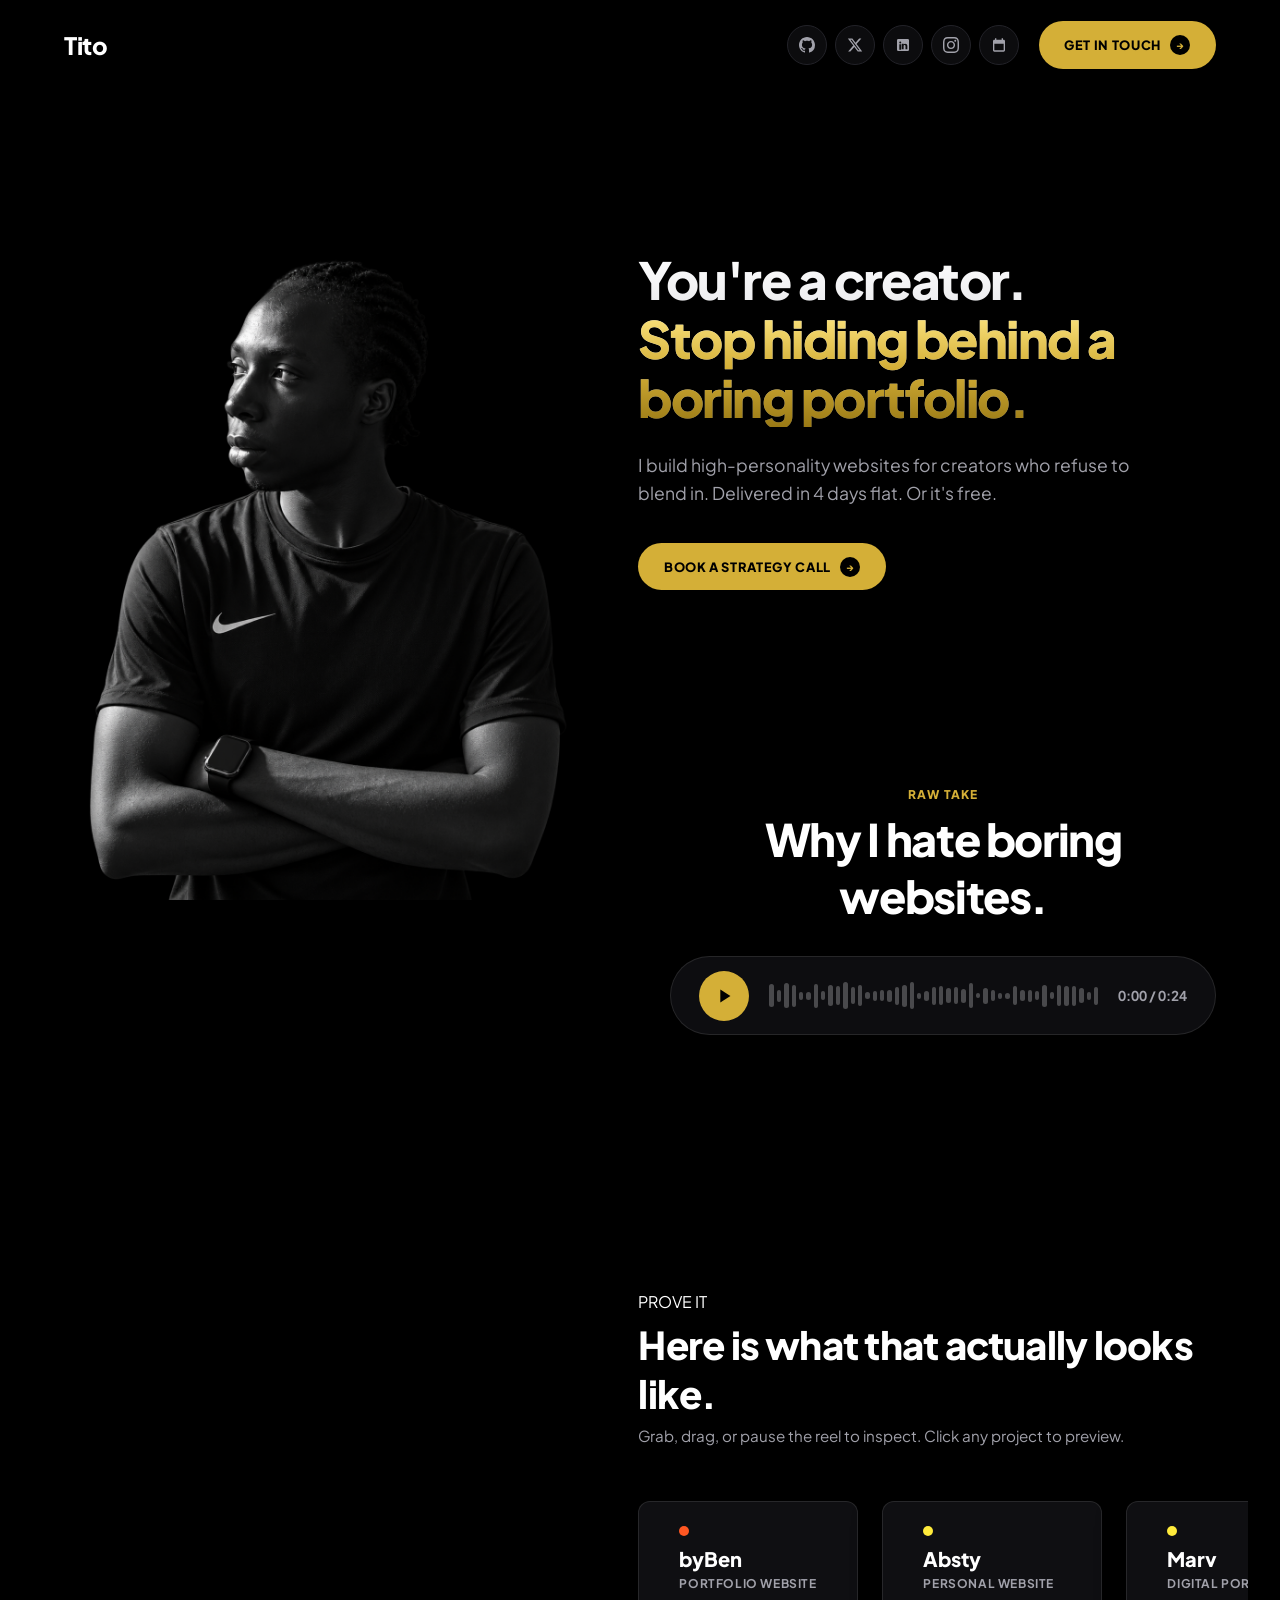
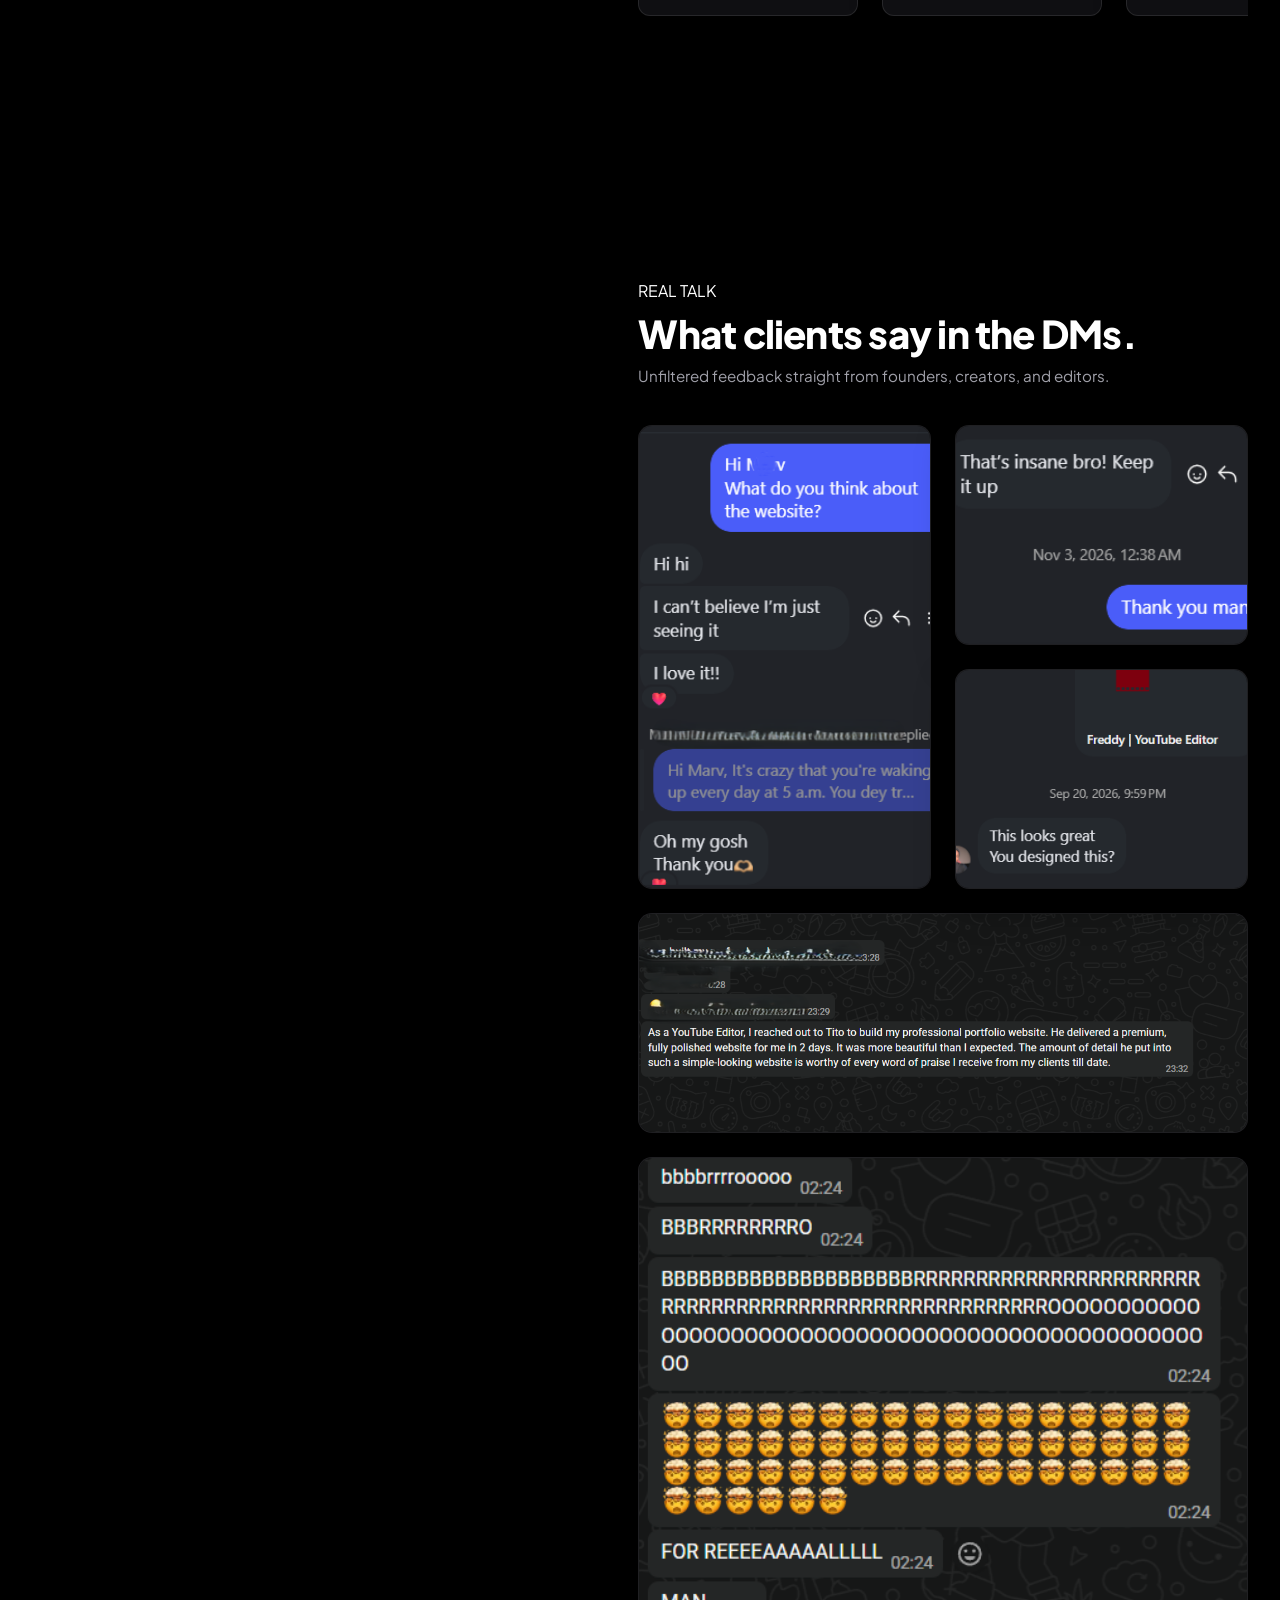
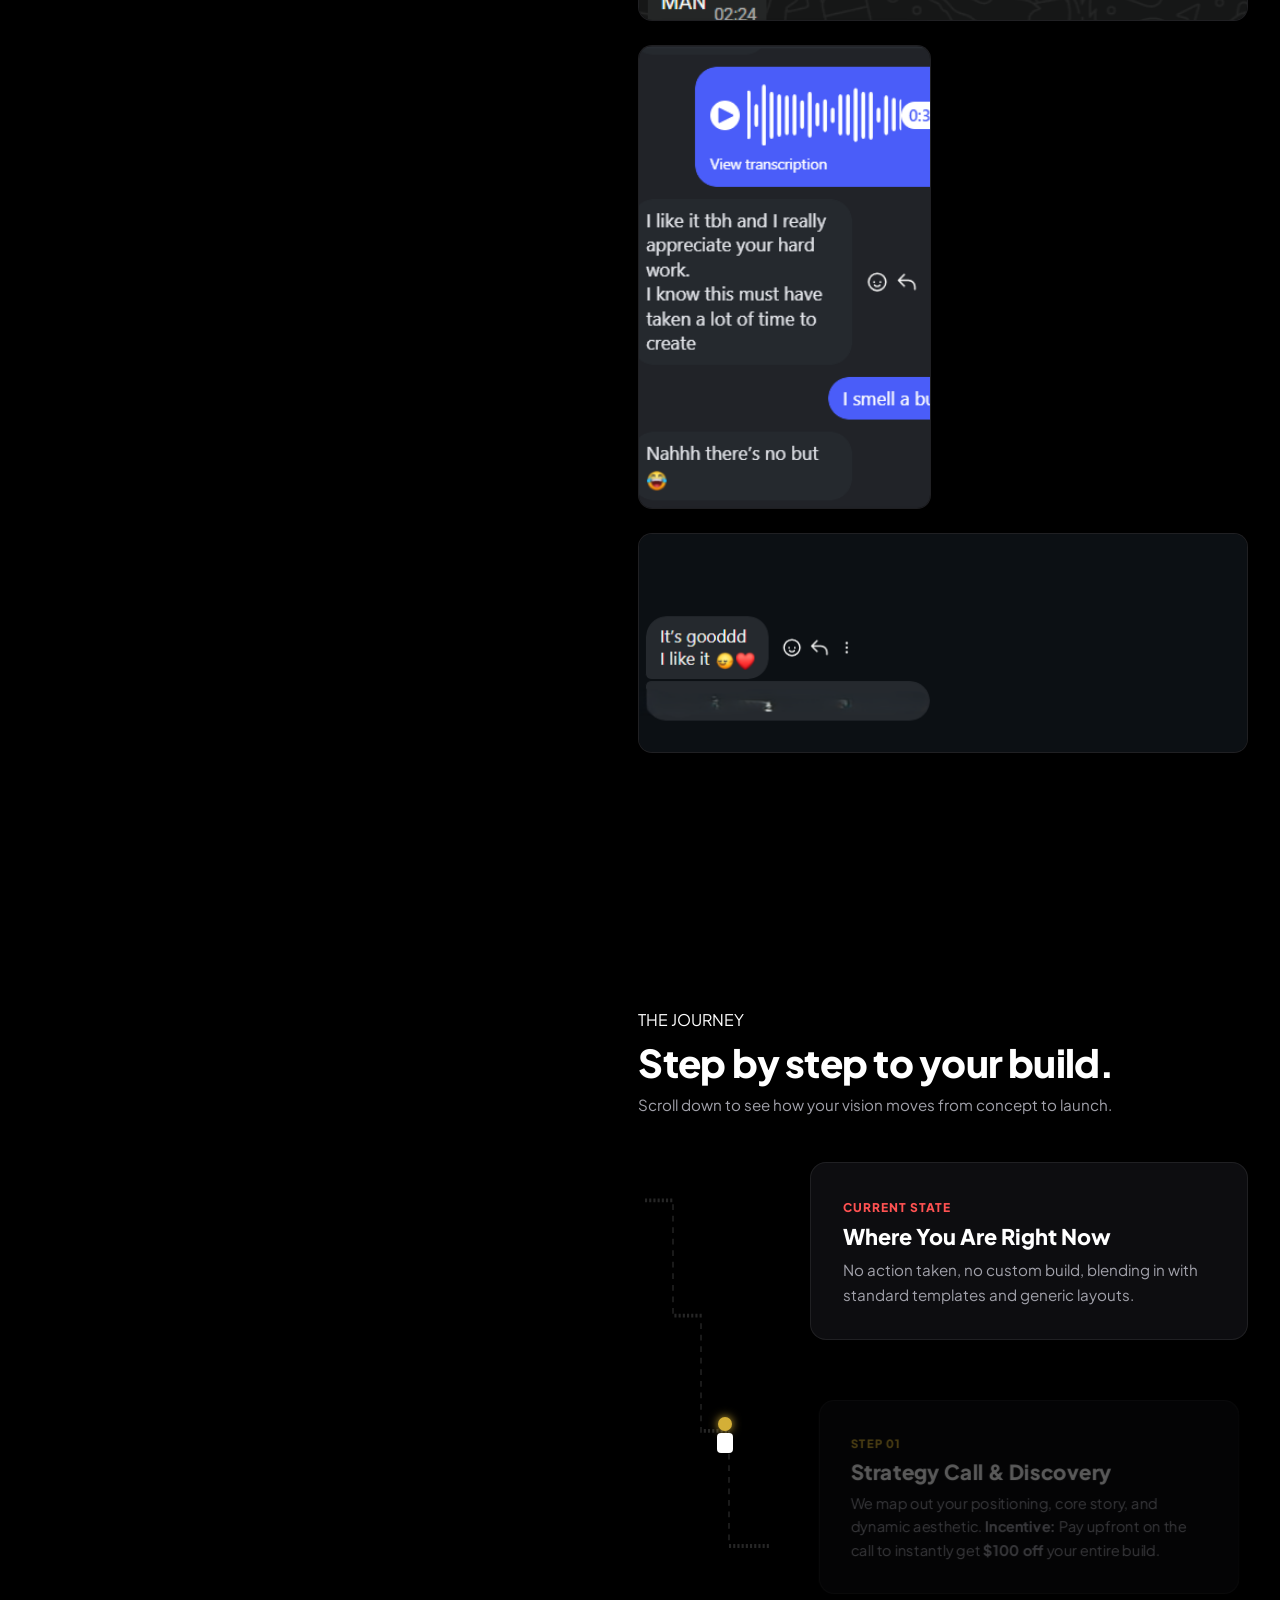
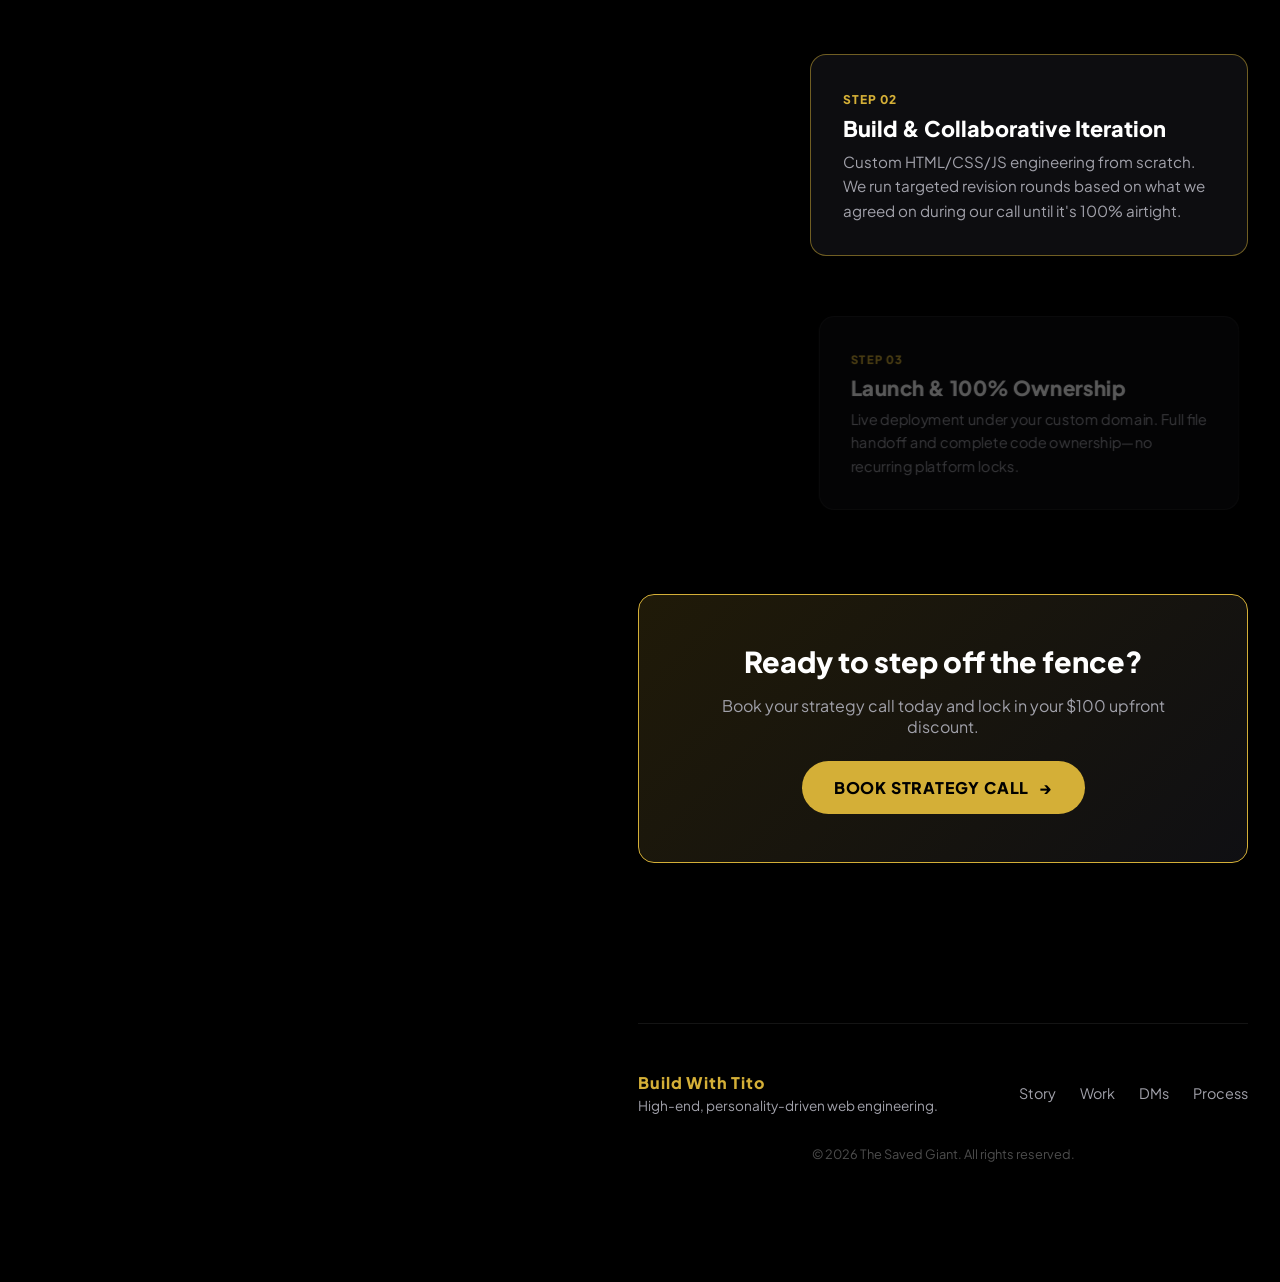
==== commit af0d1cae: "Final rebuilt site" ====
--- a/index.html
+++ b/index.html
@@ -3,611 +3,280 @@
 <head>
     <meta charset="UTF-8">
     <meta name="viewport" content="width=device-width, initial-scale=1.0">
-    <title>Tito | Create a website</title>
-    <link href="https://fonts.googleapis.com/css2?family=Inter:wght@400;500;600;700&family=Playfair+Display:wght@700&display=swap" rel="stylesheet">
+    <title>Tito | Personality-First Web Design</title>
+    <!-- Google Fonts -->
+    <link rel="preconnect" href="https://fonts.googleapis.com">
+    <link rel="preconnect" href="https://fonts.gstatic.com" crossorigin>
+    <link href="https://fonts.googleapis.com/css2?family=Plus+Jakarta+Sans:wght@400;600;700;800&display=swap" rel="stylesheet">
     <link rel="stylesheet" href="styles.css">
-    <link rel="apple-touch-icon" sizes="180x180" href="/apple-touch-icon.png">
-    <link rel="icon" type="image/png" sizes="32x32" href="/favicon-32x32.png">
-    <link rel="icon" type="image/png" sizes="16x16" href="/favicon-16x16.png">
-    <link rel="manifest" href="/site.webmanifest">
-    <link rel="stylesheet" href="https://cdnjs.cloudflare.com/ajax/libs/font-awesome/6.5.1/css/all.min.css">
-    <script src="app.js"></script>
+    <link rel="icon" type="image/x-icon" href="/media/logos/favicon.ico">
+    
 </head>
 <body>
-
-    <div class="hero-container">
-        <!-- Main Hero Card -->
-        <section class="hero-card">
-            <!-- Header Navigation -->
-            <nav class="navbar">
-                <div class="logo reveal">Tito</div>
-                <div class="nav-right">
-                    <ul class="social-nav-links">
-                        <!-- GitHub -->
-                        <li class="card reveal delay-1">
-                            <a href="https://github.com/buildwithtito" target="_blank" aria-label="GitHub">
-                                <svg viewBox="0 0 24 24">
-                                    <path d="M12 0C5.37 0 0 5.37 0 12c0 5.31 3.435 9.795 8.205 11.385.6.105.825-.255.825-.57 0-.285-.015-1.23-.015-2.235-3.015.555-3.795-.735-4.035-1.41-.135-.345-.72-1.41-1.23-1.695-.42-.225-1.02-.78-.015-.795.945-.015 1.62.87 1.845 1.23 1.08 1.815 2.805 1.305 3.495.99.105-.78.42-1.305.765-1.605-2.67-.3-5.46-1.335-5.46-5.925 0-1.305.465-2.385 1.23-3.225-.12-.3-.54-1.53.12-3.18 0 0 1.005-.315 3.3 1.23.96-.27 1.98-.405 3-.405s2.04.135 3 .405c2.295-1.56 3.3-1.23 3.3-1.23.66 1.65.24 2.88.12 3.18.765.84 1.23 1.905 1.23 3.225 0 4.605-2.805 5.625-5.475 5.925.435.375.81 1.095.81 2.22 0 1.605-.015 2.895-.015 3.3 0 .315.225.69.825.57A12.02 12.02 0 0024 12c0-6.63-5.37-12-12-12z"/>
-                                </svg>
-                            </a>
-                        </li>
-                        <!-- Twitter / X -->
-                        <li class="card reveal delay-2">
-                            <a href="https://x.com/buildwithtito" target="_blank" aria-label="Twitter">
-                                <svg viewBox="0 0 24 24">
-                                    <path d="M18.244 2.25h3.308l-7.227 8.26 8.502 11.24H16.17l-5.214-6.817L4.99 21.75H1.68l7.73-8.835L1.254 2.25H8.08l4.713 6.231zm-1.161 17.52h1.833L7.084 4.126H5.117z"/>
-                                </svg>
-                            </a>
-                        </li>
-                        <!-- LinkedIn -->
-                        <li class="card reveal delay-3">
-                            <a href="https://www.linkedin.com/in/tito-tochukwu" target="_blank" aria-label="LinkedIn">
-                                <svg viewBox="0 0 24 24">
-                                    <path d="M19 3a2 2 0 0 1 2 2v14a2 2 0 0 1-2 2H5a2 2 0 0 1-2-2V5a2 2 0 0 1 2-2h14m-.5 15.5v-5.3a3.26 3.26 0 0 0-3.26-3.26c-.85 0-1.84.52-2.28 1.3v-1.11h-2.79v8.37h2.79v-4.93c0-.77.62-1.4 1.39-1.4a1.4 1.4 0 0 1 1.4 1.4v4.93h2.75M6.46 10.9v8.37H9.25V10.9H6.46M7.86 6.75a1.48 1.48 0 1 0 0 2.96 1.48 1.48 0 0 0 0-2.96z"/>
-                                </svg>
-                            </a>
-                        </li>
-                        <!-- Instagram -->
-                        <li class="card reveal delay-4">
-                            <a href="https://www.instagram.com/buildwithtito/" target="_blank" aria-label="Instagram">
-                                <svg viewBox="0 0 24 24">
-                                    <path d="M12 2.163c3.204 0 3.584.012 4.85.07 3.252.148 4.771 1.691 4.919 4.919.058 1.265.069 1.645.069 4.849 0 3.205-.012 3.584-.069 4.849-.149 3.225-1.664 4.771-4.919 4.919-1.266.058-1.644.07-4.85.07-3.204 0-3.584-.012-4.849-.07-3.26-.149-4.771-1.699-4.919-4.92-.058-1.265-.07-1.644-.07-4.849 0-3.204.013-3.583.07-4.849.149-3.227 1.664-4.771 4.919-4.919 1.266-.057 1.645-.069 4.849-.069zm0-2.163c-3.259 0-3.667.014-4.947.072-4.358.2-6.78 2.618-6.98 6.98-.059 1.281-.073 1.689-.073 4.948 0 3.259.014 3.668.072 4.948.2 4.358 2.618 6.78 6.98 6.98 1.281.058 1.689.072 4.948.072 3.259 0 3.668-.014 4.948-.072 4.354-.2 6.782-2.618 6.979-6.98.059-1.28.073-1.689.073-4.948 0-3.259-.014-3.667-.072-4.947-.196-4.354-2.617-6.78-6.979-6.98-1.281-.059-1.69-.073-4.949-.073zm0 5.838c-3.403 0-6.162 2.759-6.162 6.162s2.759 6.163 6.162 6.163 6.162-2.759 6.162-6.163c0-3.403-2.759-6.162-6.162-6.162zm0 10.162c-2.209 0-4-1.79-4-4 0-2.209 1.791-4 4-4s4 1.791 4 4c0 2.21-1.791 4-4 4zm6.406-11.845c-.796 0-1.441.645-1.441 1.44s.645 1.44 1.441 1.44c.795 0 1.439-.645 1.439-1.44s-.644-1.44-1.439-1.44z"/>
-                                </svg>
-                            </a>
-                        </li>
-                        <li>
-                            <a href="https://calendly.com/treasureproxy/30min" target="_blank" class="card reveal delay-5" title="Calendly">
-                                <svg viewBox="0 0 24 24"><path d="M19 4h-1V2h-2v2H8V2H6v2H5c-1.1 0-2 .9-2 2v14c0 1.1.9 2 2 2h14c1.1 0 2-.9 2-2V6c0-1.1-.9-2-2-2zm0 16H5V10h14v10z"/></svg>
-                            </a>
-                        </li>
-                    </ul>
-                    <a href="https://calendly.com/treasureproxy/30min" target="_blank" class="btn-primary">
-                        Get in touch
-                        <span class="arrow-icon">&#x2192;</span>
-                    </a>
-                </div>
-            </nav>
-
-            <!-- Cutout Image Subject -->
-            <img src="no-bg-standing.png" alt="Standing Subject Cutout" class="subject-image">
-
-            <!-- Content Overlay -->
-            <div class="hero-content">
-                <h1 class="headline reveal delay-2">Website &<br>Developer</h1>
-                <div class="sub-copy reveal delay-4">
-                    <h3>Building digital homes.</h3>
-                    <p>I build high-impact, cinematic websites for ambitious brands and creators. </p>
-                </div>
-            </div>
-
-            <!-- Numbered Services Grid -->
-            <div class="services-grid">
-                <div class="service-item reveal delay-1">
-                    <span class="service-number">01</span>
-                    <span class="service-title">Landing Pages</span>
-                </div>
-                <div class="service-item reveal delay-2">
-                    <span class="service-number">02</span>
-                    <span class="service-title">Bespoke Websites</span>
-                </div>
-                <div class="service-item reveal delay-3">
-                    <span class="service-number">03</span>
-                    <span class="service-title">Web Applications</span>
-                </div>
-                <div class="service-item reveal delay-4">
-                    <span class="service-number">04</span>
-                    <span class="service-title">Brand systems</span>
-                </div>
-            </div>
-        </section>
-
-        <!-- Tools Showcase Bar -->
-        <section class="tools-showcase-bar">
-            <span class="tools-label reveal delay-3">Technologies & Tools I Use</span>
-            <div class="tool-items">
-                <!-- HTML5 -->
-                <div class="tool-item reveal delay-1">
-                    <svg class="tool-icon" viewBox="0 0 24 24">
-                        <path d="M1.5 0h21l-1.91 21.563L11.97 24l-8.564-2.438L1.5 0zm7.031 9.75l-.232-2.625h10.059l.236-2.625H5.432l.694 7.875h9.327l-.427 4.766-3.056.828-3.058-.828-.195-2.188H6.077l.389 4.36 5.504 1.516 5.508-1.516.762-8.563H8.531z"/>
-                    </svg>
-                    HTML
-                </div>
-
-                <!-- CSS3 -->
-                <div class="tool-item reveal delay-2">
-                    <svg class="tool-icon" viewBox="0 0 24 24">
-                        <path d="M1.5 0h21l-1.91 21.563L11.97 24l-8.564-2.438L1.5 0zm7.031 9.75l-.232-2.625h10.059l.236-2.625H5.432l.694 7.875h9.327l-.427 4.766-3.056.828-3.058-.828-.195-2.188H6.077l.389 4.36 5.504 1.516 5.508-1.516.762-8.563H8.531z"/>
-                    </svg>
-                    CSS
-                </div>
-
-                <!-- JavaScript -->
-                <div class="tool-item reveal delay-3">
-                    <svg class="tool-icon" viewBox="0 0 24 24">
-                        <path d="M0 0h24v24H0V0z" fill="none"/>
-                        <path d="M3 3h18v18H3V3zm10.72 14.5c.44.75 1.1 1.25 2.16 1.25 1.05 0 1.68-.52 1.68-1.25 0-.84-.66-1.16-1.78-1.65l-.61-.26c-1.75-.75-2.91-1.67-2.91-3.69 0-2.02 1.57-3.5 4.02-3.5 1.76 0 2.97.63 3.75 2.05l-1.87 1.2c-.44-.78-1.02-1.07-1.85-1.07-.87 0-1.44.47-1.44 1.1 0 .73.54 1.05 1.6 1.51l.61.26c2.05.88 3.12 1.83 3.12 3.84 0 2.37-1.84 3.72-4.48 3.72-2.52 0-3.99-1.12-4.75-2.58l1.75-1.25zm-6.26.15c.34.6.76.99 1.48.99.73 0 1.19-.34 1.19-1.63V8.67h2.47v8.83c0 2.59-1.52 3.75-3.66 3.75-1.95 0-3.13-.99-3.77-2.32l2.29-1.28z"/>
-                    </svg>
-                    JavaScript
-                </div>
-
-                <!-- React -->
-                <div class="tool-item reveal delay-4">
-                    <svg class="tool-icon" viewBox="0 0 24 24">
-                        <path d="M12 9a3 3 0 1 0 0 6 3 3 0 0 0 0-6zm0-2a5 5 0 1 1 0 10 5 5 0 0 1 0-10zm0-5c-4.8 0-9 1.79-9 4s4.2 4 9 4 9-1.79 9-4-4.2-4-9-4zm0 6c-3.66 0-7-1.18-7-2s3.34-2 7-2 7 1.18 7 2-3.34 2-7 2zm-6.36 8.64c-2.4 4.16-1.51 9.17.65 10.42 2.16 1.25 6.16-1.13 8.56-5.29s1.51-9.17-.65-10.42c-2.16-1.25-6.16 1.13-8.56 5.29zm1.73 1c1.83-3.17 4.79-5.11 6.32-4.23 1.53.88 1.19 4.31-.64 7.48s-4.79 5.11-6.32 4.23c-1.53-.88-1.19-4.31.64-7.48z"/>
-                    </svg>
-                    React
-                </div>
-            </div>
-        </section>
+    <div class="video-bg-container">
+        <video autoplay muted loop playsinline class="cinematic-video">
+            <source src="media/bg.mov" type="video/mp4">
+        </video>
+        <div class="video-overlay"></div>
+    </div>
+
+    <!-- NAVBAR -->
+    <header class="navbar">
+        <a href="#" class="logo">Tito</a>
+        <div class="nav-right">
+            <ul class="social-nav-links">
+                <!-- GitHub -->
+                <li class="social-card">
+                    <a href="https://github.com/buildwithtito" target="_blank" aria-label="GitHub">
+                        <svg viewBox="0 0 24 24"><path d="M12 0C5.37 0 0 5.37 0 12c0 5.31 3.435 9.795 8.205 11.385.6.105.825-.255.825-.57 0-.285-.015-1.23-.015-2.235-3.015.555-3.795-.735-4.035-1.41-.135-.345-.72-1.41-1.23-1.695-.42-.225-1.02-.78-.015-.795.945-.015 1.62.87 1.845 1.23 1.08 1.815 2.805 1.305 3.495.99.105-.78.42-1.305.765-1.605-2.67-.3-5.46-1.335-5.46-5.925 0-1.305.465-2.385 1.23-3.225-.12-.3-.54-1.53.12-3.18 0 0 1.005-.315 3.3 1.23.96-.27 1.98-.405 3-.405s2.04.135 3 .405c2.295-1.56 3.3-1.23 3.3-1.23.66 1.65.24 2.88.12 3.18.765.84 1.23 1.905 1.23 3.225 0 4.605-2.805 5.625-5.475 5.925.435.375.81 1.095.81 2.22 0 1.605-.015 2.895-.015 3.3 0 .315.225.69.825.57A12.02 12.02 0 0024 12c0-6.63-5.37-12-12-12z"/></svg>
+                    </a>
+                </li>
+                <!-- Twitter / X -->
+                <li class="social-card">
+                    <a href="https://x.com/buildwithtito" target="_blank" aria-label="Twitter">
+                        <svg viewBox="0 0 24 24"><path d="M18.244 2.25h3.308l-7.227 8.26 8.502 11.24H16.17l-5.214-6.817L4.99 21.75H1.68l7.73-8.835L1.254 2.25H8.08l4.713 6.231zm-1.161 17.52h1.833L7.084 4.126H5.117z"/></svg>
+                    </a>
+                </li>
+                <!-- LinkedIn -->
+                <li class="social-card">
+                    <a href="https://www.linkedin.com/in/tito-tochukwu" target="_blank" aria-label="LinkedIn">
+                        <svg viewBox="0 0 24 24"><path d="M19 3a2 2 0 0 1 2 2v14a2 2 0 0 1-2 2H5a2 2 0 0 1-2-2V5a2 2 0 0 1 2-2h14m-.5 15.5v-5.3a3.26 3.26 0 0 0-3.26-3.26c-.85 0-1.84.52-2.28 1.3v-1.11h-2.79v8.37h2.79v-4.93c0-.77.62-1.4 1.39-1.4a1.4 1.4 0 0 1 1.4 1.4v4.93h2.75M6.46 10.9v8.37H9.25V10.9H6.46M7.86 6.75a1.48 1.48 0 1 0 0 2.96 1.48 1.48 0 0 0 0-2.96z"/></svg>
+                    </a>
+                </li>
+                <!-- Instagram -->
+                <li class="social-card">
+                    <a href="https://www.instagram.com/buildwithtito/" target="_blank" aria-label="Instagram">
+                        <svg viewBox="0 0 24 24"><path d="M12 2.163c3.204 0 3.584.012 4.85.07 3.252.148 4.771 1.691 4.919 4.919.058 1.265.069 1.645.069 4.849 0 3.205-.012 3.584-.069 4.849-.149 3.225-1.664 4.771-4.919 4.919-1.266.058-1.644.07-4.85.07-3.204 0-3.584-.012-4.849-.07-3.26-.149-4.771-1.699-4.919-4.92-.058-1.265-.07-1.644-.07-4.849 0-3.204.013-3.583.07-4.849.149-3.227 1.664-4.771 4.919-4.919 1.266-.057 1.645-.069 4.849-.069zm0-2.163c-3.259 0-3.667.014-4.947.072-4.358.2-6.78 2.618-6.98 6.98-.059 1.281-.073 1.689-.073 4.948 0 3.259.014 3.668.072 4.948.2 4.358 2.618 6.78 6.98 6.98 1.281.058 1.689.072 4.948.072 3.259 0 3.668-.014 4.948-.072 4.354-.2 6.782-2.618 6.979-6.98.059-1.28.073-1.689.073-4.948 0-3.259-.014-3.667-.072-4.947-.196-4.354-2.617-6.78-6.979-6.98-1.281-.059-1.69-.073-4.949-.073zm0 5.838c-3.403 0-6.162 2.759-6.162 6.162s2.759 6.163 6.162 6.163 6.162-2.759 6.162-6.163c0-3.403-2.759-6.162-6.162-6.162zm0 10.162c-2.209 0-4-1.79-4-4 0-2.209 1.791-4 4-4s4 1.791 4 4c0 2.21-1.791 4-4 4zm6.406-11.845c-.796 0-1.441.645-1.441 1.44s.645 1.44 1.441 1.44c.795 0 1.439-.645 1.439-1.44s-.644-1.44-1.439-1.44z"/></svg>
+                    </a>
+                </li>
+                <!-- Calendly -->
+                <li class="social-card">
+                    <a href="https://calendly.com/treasureproxy/30min" target="_blank" title="Calendly" aria-label="Calendly">
+                        <svg viewBox="0 0 24 24"><path d="M19 4h-1V2h-2v2H8V2H6v2H5c-1.1 0-2 .9-2 2v14c0 1.1.9 2 2 2h14c1.1 0 2-.9 2-2V6c0-1.1-.9-2-2-2zm0 16H5V10h14v10z"/></svg>
+                    </a>
+                </li>
+            </ul>
+            <a href="https://calendly.com/treasureproxy/30min" target="_blank" class="btn-primary">
+                Get in touch
+                <span class="arrow-icon">&#x2192;</span>
+            </a>
+        </div>
+    </header>
+
+    <!-- MAIN HERO SECTION -->
+    <main class="hero-section">
         
-    </div>
-    <!-- Portfolio Section -->
-    <section class="projects-section">
-        <div class="projects-header reveal delay-2">
-            <span class="projects-tag">SELECTED WORKS</span>
-            <span class="scroll-hint">Scroll →</span>
+        <!-- Left Column: Cutout -->
+        <div class="hero-left">
+            <img src="media/cutout.png" alt="Tito Cutout" class="subject-cutout">
         </div>
 
-        <!-- Horizontal Scroll Wrapper -->
-        <div class="projects-scroll-wrapper">
-            
-            <!-- Project 01 -->
-            <a href="https://www.favourfredrick.com/" target="_blank">
-                <div class="project-card reveal delay-1" style="--bg-image: url('Freddy.png');">
-                    <div class="project-number">1</div>
-                    <div class="project-details">
-                        <div class="project-text-info">
-                            <h3 class="project-title">Favour Frederick</h3>
-                            <span class="project-category">Portfolio  Website Design</span>
-                        </div>
-                        <svg class="project-arrow" viewBox="0 0 24 24">
-                            <line x1="7" y1="17" x2="17" y2="7"></line>
-                            <polyline points="7 7 17 7 17 17"></polyline>
-                        </svg>
-                    </div>
-                </div>
-            </a>
-
-            <!-- Project 02 -->
-            <a href="https://www.theshapesagencyweb.com/" target="_blank">
-                <div class="project-card reveal delay-2" style="--bg-image: url('tsa.png');">
-                    <div class="project-number">2</div>
-                    <div class="project-details">
-                        <div class="project-text-info">
-                            <h3 class="project-title">The Shapes Agency</h3>
-                            <span class="project-category">Agency/Community Website Design</span>
-                        </div>
-                        <svg class="project-arrow" viewBox="0 0 24 24">
-                            <line x1="7" y1="17" x2="17" y2="7"></line>
-                            <polyline points="7 7 17 7 17 17"></polyline>
-                        </svg>
-                    </div>
-                </div>
-            </a>
-
-            <!-- Project 03
-            <a href="" target="">
-                <div class="project-card reveal delay-3" style="--bg-image: url('image.png');">
-                    <div class="project-number">3</div>
-                    <div class="project-details">
-                        <div class="project-text-info">
-                            <h3 class="project-title">In progress...</h3>
-                            <span class="project-category">Will be added soon</span>
-                        </div>
-                        <svg class="project-arrow" viewBox="0 0 24 24">
-                            <line x1="7" y1="17" x2="17" y2="7"></line>
-                            <polyline points="7 7 17 7 17 17"></polyline>
-                        </svg>
-                    </div>
-                </div>
-            </a>
-
-            <a href="" target="">
-                <div class="project-card reveal delay-4" style="--bg-image: url('image.png');">
-                    <div class="project-number">4</div>
-                    <div class="project-details">
-                        <div class="project-text-info">
-                            <h3 class="project-title">In progress...</h3>
-                            <span class="project-category">Will be added soon</span>
-                        </div>
-                        <svg class="project-arrow" viewBox="0 0 24 24">
-                            <line x1="7" y1="17" x2="17" y2="7"></line>
-                            <polyline points="7 7 17 7 17 17"></polyline>
-                        </svg>
-                    </div>
-                </div>
-            </a>
-
-            <a href="" target="">
-                <div class="project-card reveal delay-5" style="--bg-image: url('image.png');">
-                    <div class="project-number">5</div>
-                    <div class="project-details">
-                        <div class="project-text-info">
-                            <h3 class="project-title">In progress...</h3>
-                            <span class="project-category">Will be added soon</span>
-                        </div>
-                        <svg class="project-arrow" viewBox="0 0 24 24">
-                            <line x1="7" y1="17" x2="17" y2="7"></line>
-                            <polyline points="7 7 17 7 17 17"></polyline>
-                        </svg>
-                    </div>
-                </div>
-            </a>
-
-            <a href="" target="">
-                <div class="project-card reveal delay-5" style="--bg-image: url('image.png');">
-                    <div class="project-number">6</div>
-                    <div class="project-details">
-                        <div class="project-text-info">
-                            <h3 class="project-title">In progress...</h3>
-                            <span class="project-category">Will be added soon &amp; Design</span>
-                        </div>
-                        <svg class="project-arrow" viewBox="0 0 24 24">
-                            <line x1="7" y1="17" x2="17" y2="7"></line>
-                            <polyline points="7 7 17 7 17 17"></polyline>
-                        </svg>
-                    </div>
-                </div>
-            </a> -->
-        </div>
-    </section>
-    
-    <!-- About Section -->
-    <section class="about-section">
-        <div class="about-divider"></div>
-
-    <!-- Main Content Layout -->
-    <div class="about-layout">
-        
-        <!-- Left Side: Headline Anchor -->
-        <div class="about-left-col reveal delay-2">
-            <span class="about-index">01</span>
-            <h2 class="about-title">Who is<br>Tito?</h2>
-        </div>
-
-        <!-- Right Side: Elevated Description -->
-        <div class="about-right-col">
-            <span class="about-tag reveal delay-3">MEET TITO</span>
-            <div class="about-role reveal delay-4">FOUNDER &amp; Web dev</div>
-            <p class="about-description reveal delay-4">
-                I’m a web developer with a passion for building distinct digital identities. Beyond code, I direct stage choreography, edit cinematic visuals, and author essays on strategy and growth. I bring all of these disciplines together under one roof—building fast, tailored web experiences that tell compelling stories and stand out..
-            </p>
-        </div>
-
-    </div>
-
-    <div class="stats-grid">
-        <div class="stat-item reveal delay-1">
-             <div class="stat-number">4<span>+</span></div>
-            <span class="stat-label">Years of Experience</span>
-        </div>
-
-        <div class="stat-item reveal delay-2">
-            <div class="stat-number ">97<span>%</span></div>
-            <span class="stat-label">Client Satisfaction</span>
-        </div>
-
-        <div class="stat-item reveal delay-3">
-           <div class="stat-number">100<span>%</span></div>
-            <span class="stat-label">Custom Code</span>
-        </div>
-
-        <div class="stat-item reveal delay-4">
-            <div class="stat-number">Fast<span>-track</span></div>
-            <span class="stat-label">Delivery</span>
-        </div>
-    </div>  
-    </section>
-    
-    
-    <!-- Reviews Section -->
-    <section class="reviews-section">
-        <div class="reviews-header">
-            <h2 class="reviews-title reveal delay-1">Loved by Clients</h2>
-            <p class="reviews-subtitle reveal delay-2">Real Stories, Real Impact - Hear from those whose brands I have helped shape.</p>
-        </div>
-
-        <div class="marquee-container">
-            <div class="marquee-track">
+        <div class="hero-right-scroll-wrapper">
+            <!-- Right Column: Content -->
+            <div class="hero-right">
                 
-                <!-- REVIEW CARD 1 -->
-                <article class="review-card">
-                    <div class="card-top">
-                        <div class="client-profile reveal delay-1">
-                            <img src="red-bg.png" alt="Client Avatar" class="client-avatar">
-                            <div class="client-meta">
-                                <span class="client-name">Freddy</span>
-                                <span class="client-location">Youtube Editor</span>
-                            </div>
-                        </div>
-                        <div class="rating-stars">&#9733;&#9733;&#9733;&#9733;&#9733;</div>
-                    </div>
-                    <p class="review-text">
-                        As a YouTube Editor, I reached out to Tito to build my professional portfolio website. He delivered a premium, fully polished website for me in a short time. It was more beautiful than I expected. The amount of detail he put into such a simple-looking website is worthy of every word of praise I receive from my clients till date.
-                    </p>
-                </article>
-
-                <!-- REVIEW CARD 2 -->
-                <article class="review-card">
-                    <div class="card-top">
-                        <div class="client-profile reveal delay-2">
-                            <img src="amaka.jpg" alt="Client Avatar" class="client-avatar">
-                            <div class="client-meta">
-                                <span class="client-name">Amaka Onwuama</span>
-                                <span class="client-location">CEO, Everglo.</span>
-                            </div>
-                        </div>
-                        <div class="rating-stars">&#9733;&#9733;&#9733;&#9733;&#9733;</div>
-                    </div>
-                    <p class="review-text">
-                        Working with Tito was a stress free experience. He's proactive and his thought process is human centered.
-                    </p>
-                </article>
-
-                <!-- REVIEW CARD 3 -->
-                <article class="review-card">
-                    <div class="card-top">
-                        <div class="client-profile reveal delay-3">
-                            <img src="favicon-32x32.png``" alt="Client Avatar" class="client-avatar">
-                            <div class="client-meta">
-                                <span class="client-name">Ryan Favour</span>
-                                <span class="client-location">Web Developer</span>
-                            </div>
-                        </div>
-                        <div class="rating-stars">&#9733;&#9733;&#9733;&#9733;&#9733;</div>
-                    </div>
-                    <p class="review-text">
-                        "If there's a developer I can brag about its most definitely Tito. No bluff. His designs are top notch and unique. 10 out of 10 developer"
-                    </p>
-                </article>
-
-                <!-- DUPLICATED CARDS FOR SEAMLESS INFINITE LOOP -->
-                
-                <!-- REVIEW CARD 1 (DUPLICATE) -->
-                <article class="review-card">
-                    <div class="card-top">
-                        <div class="client-profile reveal delay-4">
-                            <img src="red-bg.png" alt="Client Avatar" class="client-avatar">
-                            <div class="client-meta">
-                                <span class="client-name">Freddy</span>
-                                <span class="client-location">YouTube Editor</span>
-                            </div>
-                        </div>
-                        <div class="rating-stars">&#9733;&#9733;&#9733;&#9733;&#9733;</div>
-                    </div>
-                    <p class="review-text">
-                       As a YouTube Editor, I reached out to Tito to build my professional portfolio website. He delivered a premium, fully polished website for me in a short time. It was more beautiful than I expected. The amount of detail he put into such a simple-looking website is worthy of every word of praise I receive from my clients till date.
-                    </p>
-                </article>
-
-                <!-- REVIEW CARD 2 (DUPLICATE) -->
-                <article class="review-card">
-                    <div class="card-top">
-                        <div class="client-profile reveal delay-5">
-                            <img src="amaka.jpg" alt="Client Avatar" class="client-avatar">
-                            <div class="client-meta">
-                                <span class="client-name">Amaka Onwuama</span>
-                                <span class="client-location">CEO, Everglo.</span>
-                            </div>
-                        </div>
-                        <div class="rating-stars">&#9733;&#9733;&#9733;&#9733;&#9733;</div>
-                    </div>
-                    <p class="review-text">
-                        Working with Tito was a stress free experience. He's proactive and his thought process is human centered.
-                    </p>
-                </article>
-
-                <!-- REVIEW CARD 3 (DUPLICATE) -->
-                <article class="review-card">
-                    <div class="card-top">
-                        <div class="client-profile reveal delay-5">
-                            <img src="favicon-32x32.png" alt="Client Avatar" class="client-avatar">
-                            <div class="client-meta">
-                                <span class="client-name">Ryan Favour</span>
-                                <span class="client-location">Web Developer</span>
-                            </div>
-                        </div>
-                        <div class="rating-stars">&#9733;&#9733;&#9733;&#9733;&#9733;</div>
-                    </div>
-                    <p class="review-text">
-                        "If there's a developer I can brag about its most definitely Tito. No bluff. His designs are top notch and unique. 10 out of 10 developer"
-                    </p>
-                </article>
-
-            </div>
-        </div>
-    </section>
-    <section class="personal-section">
-
-        <!-- Quote Block -->
-        <div class="quote-container">
-            <div class="quote-content">
-                <span class="quote-icon">&ldquo;</span>
-                <blockquote class="quote-text reveal delay-4">
-                    Ten creative pursuits, disciplines, and passions that shape how I think, move, and build.
-                </blockquote>
-                <span class="quote-author reveal delay-5">Tito &mdash; Website Developer</span>
-            </div>
-
-            <div class="quote-image-wrapper reveal delay-2">
-                <!-- Replace src with your attached blur-bg-talkking.JPG image path -->
-                <img src="blur-bg-talkking.JPG" alt="Tito Speaking" class="quote-img">
-            </div>
-        </div>
-
-        <!-- 10-Item Alternating Timeline -->
-        <div class="timeline-container">
-
-            <!-- 1. Left -->
-            <div class="timeline-item left">
-                <div class="timeline-card reveal delay-1">
-                    <div class="item-icon"><i class="fa-solid fa-person-walking-luggage timeline-icon"></i></div>
-                    <div class="item-details">
-                        <h4>Dancing</h4>
-                        <p>Stage choreography taught me how to direct flow, control pacing, and create energy that moves people—on stage and on screen.</p>
-                    </div>
-                </div>
-            </div>
-
-            <!-- 2. Right -->
-            <div class="timeline-item right">
-                <div class="timeline-card reveal delay-2">
-                    <div class="item-icon"><i class="fa-solid fa-drum timeline-icon"></i></div>
-                    <div class="item-details">
-                        <h4>Playing Drums</h4>
-                        <p>Drumming built my sense of timing, precision, and tempo, which directly translates into how I pace video edits and structure web interactions.</p>
-                    </div>
-                </div>
-            </div>
-
-            <!-- 3. Left -->
-            <div class="timeline-item left">
-                <div class="timeline-card reveal delay-3">
-                    <div class="item-icon"><i class="fa-solid fa-film timeline-icon"></i></div>
-                    <div class="item-details">
-                        <h4>Cinematic Editing</h4>
-                        <p>Editing taught me how to trim the bloat, sequence narrative arcs, and construct high-impact visual systems that capture and hold attention.</p>
-                    </div>
-                </div>
-            </div>
-
-            <!-- 4. Right -->
-            <div class="timeline-item right">
-                <div class="timeline-card reveal delay-4">
-                    <div class="item-icon"><i class="fa-solid fa-microphone timeline-icon"></i></div>
-                    <div class="item-details">
-                        <h4>Public Speaking</h4>
-                        <p>Mentoring and speaking on stage sharpened my ability to distill complex ideas into simple, persuasive narratives that inspire action.</p>
-                    </div>
-                </div>
-            </div>
-
-            <!-- 5. Left -->
-            <div class="timeline-item left">
-                <div class="timeline-card reveal delay-4">
-                    <div class="item-icon"><i class="fa-solid fa-book-open timeline-icon"></i></div>
-                    <div class="item-details">
-                        <h4>Writing &amp; Philosophy</h4>
-                        <p>Authoring essays on brand strategy and personal growth forces me to interrogate ideas, refine my core values, and sharpen my strategic logic.</p>
-                    </div>
-                </div>
-            </div>
-
-            <!-- 6. Right -->
-            <div class="timeline-item right">
-                <div class="timeline-card reveal delay-4">
-                    <div class="item-icon"><i class="fa-solid fa-comments timeline-icon"></i></div>
-                    <div class="item-details">
-                        <h4>Conversations</h4>
-                        <p>Engaging deeply with diverse minds stretches my worldview, keeping my design intuition flexible, empathetic, and culturally aware.</p>
-                    </div>
-                </div>
-            </div>
-
-            <!-- 7. Left -->
-            <div class="timeline-item left">
-                <div class="timeline-card reveal delay-4">
-                    <div class="item-icon"><i class="fa-solid fa-plane timeline-icon"></i></div>
-                    <div class="item-details">
-                        <h4>World Travel</h4>
-                        <p>Immersing myself in global architecture, local art, and foreign cultures feeds my aesthetic library and fuels fresh visual approaches.</p>
-                    </div>
-                </div>
-            </div>
-
-            <!-- 8. Right -->
-            <div class="timeline-item right">
-                <div class="timeline-card reveal delay-4">
-                    <div class="item-icon"><i class="fa-solid fa-palette timeline-icon"></i></div>
-                    <div class="item-details">
-                        <h4>Creating</h4>
-                        <p>I believe I was created to build real-world assets—turning raw concepts into functional, enduring platforms that outlast the trend cycle.</p>
-                    </div>
-                </div>
-            </div>
-
-            <!-- 9. Left -->
-            <div class="timeline-item left">
-                <div class="timeline-card reveal delay-4">
-                    <div class="item-icon"><i class="fa-solid fa-graduation-cap timeline-icon"></i></div>
-                    <div class="item-details">
-                        <h4>Teaching</h4>
-                        <p>You don't truly understand a concept until you can teach it. Mentoring others keeps my fundamentals razor-sharp and grounded.</p>
-                    </div>
-                </div>
-            </div>
-
-            <!-- 10. Right -->
-            <div class="timeline-item right">
-                <div class="timeline-card reveal delay-4">
-                    <div class="item-icon"><i class="fa-solid fa-seedling timeline-icon"></i></div>
-                    <div class="item-details">
-                        <h4>Building communities</h4>
-                        <p>Developing academies for aspiring talent is about scaling impact—building ecosystems where emerging creatives can learn, collaborate, and grow.</p>
-                    </div>
-                </div>
-            </div>
-
-        </div>
-
-    </section>
-    <!-- Contact Section -->
-    <section class="contact-section">
-        <div class="contact-container">
-            
-            <!-- Left Column: Cutout Image with Surrounding Orbit Icons -->
-            <div class="orbital-wrapper reveal delay-4">
-                <div class="orbital-glow"></div>
-                
-                <!-- Cutout Image (No Background) -->
-                <img src="no-bg-glasses.png" alt="Tito Cutout" class="contact-cutout reveal delay-4">
-
-                <!-- Surrounding Social Media Icons -->
-                <a href="https://calendly.com/treasureproxy/30min" target="_blank" class="orbit-icon icon-calendly reveal delay-2" title="Calendly">
-                    <svg viewBox="0 0 24 24"><path d="M19 4h-1V2h-2v2H8V2H6v2H5c-1.1 0-2 .9-2 2v14c0 1.1.9 2 2 2h14c1.1 0 2-.9 2-2V6c0-1.1-.9-2-2-2zm0 16H5V10h14v10z"/></svg>
-                </a>
-
-                <a href="https://www.instagram.com/buildwithtito" target="_blank" class="orbit-icon icon-instagram reveal delay-3" title="Instagram">
-                    <svg viewBox="0 0 24 24"><path d="M12 2.163c3.204 0 3.584.012 4.85.07 3.252.148 4.771 1.691 4.919 4.919.058 1.265.069 1.645.069 4.849 0 3.205-.012 3.584-.069 4.849-.149 3.225-1.664 4.771-4.919 4.919-1.266.058-1.644.07-4.85.07-3.204 0-3.584-.012-4.849-.07-3.26-.149-4.771-1.699-4.919-4.92-.058-1.265-.07-1.644-.07-4.849 0-3.204.013-3.583.07-4.849.149-3.227 1.664-4.771 4.919-4.919 1.266-.057 1.645-.069 4.849-.069zm0-2.163c-3.259 0-3.667.014-4.947.072-4.358.2-6.78 2.618-6.98 6.98-.059 1.281-.073 1.689-.073 4.948 0 3.259.014 3.668.072 4.948.2 4.358 2.618 6.78 6.98 6.98 1.281.058 1.689.072 4.948.072 3.259 0 3.668-.014 4.948-.072 4.354-.2 6.782-2.618 6.979-6.98.059-1.28.073-1.689.073-4.948 0-3.259-.014-3.667-.072-4.947-.196-4.354-2.617-6.78-6.979-6.98-1.281-.059-1.69-.073-4.949-.073zm0 5.838c-3.403 0-6.162 2.759-6.162 6.162s2.759 6.163 6.162 6.163 6.162-2.759 6.162-6.163c0-3.403-2.759-6.162-6.162-6.162zm0 10.162c-2.209 0-4-1.79-4-4 0-2.209 1.791-4 4-4s4 1.791 4 4c0 2.21-1.791 4-4 4zm6.406-11.845c-.796 0-1.441.645-1.441 1.44s.645 1.44 1.441 1.44c.795 0 1.439-.645 1.439-1.44s-.644-1.44-1.439-1.44z"/></svg>
-                </a>
-
-                <a href="https://x.com/buildwithtito" target="_blank" class="orbit-icon icon-x reveal delay-4" title="X (Twitter)">
-                    <svg viewBox="0 0 24 24"><path d="M18.244 2.25h3.308l-7.227 8.26 8.502 11.24H16.17l-5.214-6.817L4.99 21.75H1.68l7.73-8.835L1.254 2.25H8.08l4.713 6.231zm-1.161 17.52h1.833L7.084 4.126H5.117z"/></svg>
-                </a>
-
-                <a href="https://linkedin.com/in/tito-tochukwu" target="_blank" class="orbit-icon icon-linkedin reveal delay-5" title="LinkedIn">
-                    <svg viewBox="0 0 24 24"><path d="M19 3a2 2 0 0 1 2 2v14a2 2 0 0 1-2 2H5a2 2 0 0 1-2-2V5a2 2 0 0 1 2-2h14m-.5 15.5v-5.3a3.26 3.26 0 0 0-3.26-3.26c-.85 0-1.84.52-2.28 1.3v-1.11h-2.79v8.37h2.79v-4.93c0-.77.62-1.4 1.39-1.4a1.4 1.4 0 0 1 1.4 1.4v4.93h2.75M6.46 10.9v8.37H9.25V10.9H6.46M7.86 6.7a1.63 1.63 0 1 0 0 3.26 1.63 1.63 0 0 0 0-3.26z"/></svg>
-                </a>
-
-                <a href="https://github.com/buildwithtito" target="_blank" class="orbit-icon icon-github reveal delay-5" title="GitHub">
-                    <svg viewBox="0 0 24 24"><path d="M12 0C5.37 0 0 5.37 0 12c0 5.31 3.435 9.795 8.205 11.385.6.105.825-.255.825-.57 0-.285-.015-1.23-.015-2.235-3.015.555-3.795-.735-4.035-1.41-.135-.345-.72-1.41-1.23-1.695-.42-.225-1.02-.78-.015-.795.945-.015 1.62.87 1.845 1.23 1.08 1.815 2.805 1.305 3.495.99.105-.78.42-1.305.765-1.605-2.67-.3-5.46-1.335-5.46-5.925 0-1.305.465-2.385 1.23-3.225-.12-.3-.54-1.53.12-3.18 0 0 1.005-.315 3.3 1.23.96-.27 1.98-.405 3-.405s2.04.135 3 .405c2.295-1.56 3.3-1.23 3.3-1.23.66 1.65.24 2.88.12 3.18.765.84 1.23 1.905 1.23 3.225 0 4.605-2.805 5.625-5.475 5.925.435.375.81 1.095.81 2.22 0 1.605-.015 2.895-.015 3.3 0 .315.225.69.825.57A12.02 12.02 0 0024 12c0-6.63-5.37-12-12-12z"/></svg>
-                </a>
-
-                <a href="mailto:buildwithtito@gmail.com" class="orbit-icon icon-email reveal delay-4" title="Email">
-                    <svg viewBox="0 0 24 24"><path d="M20 4H4c-1.1 0-1.99.9-1.99 2L2 18c0 1.1.9 2 2 2h16c1.1 0 2-.9 2-2V6c0-1.1-.9-2-2-2zm0 4l-8 5-8-5V6l8 5 8-5v2z"/></svg>
+                <h1 class="headline">
+                    You're a creator.
+                    <span>Stop hiding behind a boring portfolio.</span>
+                </h1>
+
+                <p class="sub-description">
+                    I build high-personality websites for creators who refuse to blend in. Delivered in 4 days flat. Or it's free.
+                </p>
+
+                <a href="https://calendly.com/treasureproxy/30min" target="_blank" class="btn-primary">
+                    Book a Strategy Call
+                    <span class="arrow-icon">&#x2192;</span>
                 </a>
             </div>
-
-            <!-- Right Column: Form -->
-            <div class="contact-form-wrapper">
-                <span class="contact-tag reveal delay-2">GET IN TOUCH</span>
-                <h2 class="contact-title reveal delay-3">Let's build something extraordinary.</h2>
-                <div>
-                    <a href="https://calendly.com/treasureproxy/30min"><button class="call-btn">Book a call</button></a>
-                    <a href="mailto:buildwithtito@gmail.com"><button class="email-btn">buildwithtito@gmail.com</button></a>
+            <div class="voice-agitation-section">
+                <div class="voice-agitation-container">
+                    
+                    <div class="voice-header">
+                        <span class="voice-tag"> RAW TAKE</span>
+                        <h2 class="voice-title">Why I hate boring websites.</h2>
+                    </div>
+
+                    <!-- Custom Audio Player Widget -->
+                    <div class="voice-player-card">
+                        
+                        <!-- Play/Pause Button -->
+                        <button class="play-btn" id="voicePlayBtn" aria-label="Play Voice Note">
+                            <svg id="playIcon" viewBox="0 0 24 24"><path d="M8 5v14l11-7z"/></svg>
+                            <svg id="pauseIcon" viewBox="0 0 24 24" class="hidden"><path d="M6 19h4V5H6v14zm8-14v14h4V5h-4z"/></svg>
+                        </button>
+
+                        <!-- Dynamic Waveform Container -->
+                        <div class="waveform-container">
+                            <div class="waveform-bars" id="waveformBars">
+                                <!-- Audio bars generated dynamically via JavaScript -->
+                            </div>
+                        </div>
+
+                        <!-- Time Display -->
+                        <span class="time-display" id="timeDisplay">0:00 / 0:24</span>
+
+                        <!-- Audio File Element -->
+                        <audio id="voiceAudio" src="media/bwt-audio.MP3" preload="metadata"></audio>
+                    </div>
+
                 </div>
             </div>
 
+            <!-- PORTFOLIO MARQUEE SECTION -->
+            <section class="portfolio-section">
+                <div class="portfolio-header">
+                    <span class="section-tag">PROVE IT</span>
+                    <h2 class="portfolio-title">Here is what that actually looks like.</h2>
+                    <p class="portfolio-subtitle">Grab, drag, or pause the reel to inspect. Click any project to preview.</p>
+                </div>
+
+                <!-- Endless Marquee Container -->
+                <div class="marquee-viewport" id="marqueeViewport">
+                    <div class="marquee-track" id="marqueeTrack">
+                        <!-- Badges injected dynamically via JavaScript -->
+                    </div>
+                </div>
+            </section>
+
+            <!-- PROJECT PREVIEW MODAL -->
+            <div class="project-modal" id="projectModal">
+                <div class="modal-backdrop" id="modalBackdrop"></div>
+                <div class="modal-content-wrapper">
+                    <button class="modal-close" id="modalClose" aria-label="Close Modal">&times;</button>
+                    <div class="modal-preview-box">
+                        <img id="modalImage" src="" alt="Project Preview Screenshot" class="modal-screenshot">
+                    </div>
+                    <div class="modal-footer">
+                        <div>
+                            <h3 id="modalTitle">Project Name</h3>
+                            <p id="modalTagline">Project identity & custom build breakdown.</p>
+                        </div>
+                        <a id="modalExternalLink" href="#" target="_blank" class="btn-primary modal-visit-btn">
+                            Visit Live Site <span>&#x2192;</span>
+                        </a>
+                    </div>
+                </div>
+            </div>
+            <!-- DM TESTIMONIALS SECTION -->
+            <section class="dm-testimonial-section">
+                <div class="dm-header">
+                    <span class="section-tag">REAL TALK</span>
+                    <h2 class="dm-title">What clients say in the DMs.</h2>
+                    <p class="dm-subtitle">Unfiltered feedback straight from founders, creators, and editors.</p>
+                </div>
+
+                <!-- Asymmetric Bento/Puzzle Grid -->
+                <div class="dm-grid">
+                    <div class="dm-item tall">
+                        <img src="media/dms/dm-1.png" alt="Client DM Testimonial">
+                    </div>
+                    <div class="dm-item wide">
+                        <img src="media/dms/dm-6.png" alt="Client DM Testimonial">
+                    </div>
+                    <div class="dm-item normal">
+                        <img src="media/dms/dm-3.png" alt="Client DM Testimonial">
+                    </div>
+                    <div class="dm-item large">
+                        <img src="media/dms/dm-2.png" alt="Client DM Testimonial">
+                    </div>
+                    <div class="dm-item tall">
+                        <img src="media/dms/dm-5.png" alt="Client DM Testimonial">
+                    </div>
+                    <div class="dm-item normal">
+                        <img src="media/dms/dm-4.png" alt="Client DM Testimonial">
+                    </div>
+                    <div class="dm-item wide">
+                        <img src="media/dms/dm-7.png" alt="Client DM Testimonial">
+                    </div>
+                </div>
+            </section>
+            <!-- STAIRCASE PROCESS SECTION -->
+            <section class="staircase-section" id="process">
+                <div class="staircase-header">
+                    <span class="section-tag">THE JOURNEY</span>
+                    <h2 class="staircase-title">Step by step to your build.</h2>
+                    <p class="staircase-subtitle">Scroll down to see how your vision moves from concept to launch.</p>
+                </div>
+
+                <div class="staircase-wrapper">
+                    <!-- Graphic Staircase & Avatar Stage -->
+                    <div class="staircase-stage">
+                        <!-- Animated Client Avatar -->
+                        <div class="client-avatar" id="clientAvatar">
+                            <div class="avatar-head"></div>
+                            <div class="avatar-body"></div>
+                        </div>
+
+                        <!-- SVG Staircase Graphics -->
+                        <svg class="staircase-svg" viewBox="0 0 400 500" preserveAspectRatio="none">
+                            <path class="stair-path" d="M 20,40 L 100,40 L 100,160 L 180,160 L 180,280 L 260,280 L 260,400 L 380,400" />
+                        </svg>
+                    </div>
+
+                    <!-- Step Content Cards -->
+                    <div class="steps-container">
+                        <!-- Step 0: Status Quo -->
+                        <div class="stair-step-card active" data-step="0">
+                            <span class="step-badge status-quo">CURRENT STATE</span>
+                            <h3>Where You Are Right Now</h3>
+                            <p>No action taken, no custom build, blending in with standard templates and generic layouts.</p>
+                        </div>
+
+                        <!-- Step 1: Strategy Call & Discovery -->
+                        <div class="stair-step-card" data-step="1">
+                            <span class="step-badge">STEP 01</span>
+                            <h3>Strategy Call & Discovery</h3>
+                            <p>We map out your positioning, core story, and dynamic aesthetic. <strong>Incentive:</strong> Pay upfront on the call to instantly get <strong>$100 off</strong> your entire build.</p>
+                        </div>
+
+                        <!-- Step 2: Custom Build & Revisions -->
+                        <div class="stair-step-card" data-step="2">
+                            <span class="step-badge">STEP 02</span>
+                            <h3>Build & Collaborative Iteration</h3>
+                            <p>Custom HTML/CSS/JS engineering from scratch. We run targeted revision rounds based on what we agreed on during our call until it's 100% airtight.</p>
+                        </div>
+
+                        <!-- Step 3: Handoff & Launch -->
+                        <div class="stair-step-card" data-step="3">
+                            <span class="step-badge">STEP 03</span>
+                            <h3>Launch & 100% Ownership</h3>
+                            <p>Live deployment under your custom domain. Full file handoff and complete code ownership—no recurring platform locks.</p>
+                        </div>
+                    </div>
+                </div>
+
+                <!-- CALL TO ACTION AREA -->
+                <div class="cta-box">
+                    <h3>Ready to step off the fence?</h3>
+                    <p>Book your strategy call today and lock in your $100 upfront discount.</p>
+                    <a href="https://calendly.com/treasureproxy/30min" class="btn-primary cta-btn">
+                        Book Strategy Call <span>&#x2192;</span>
+                    </a>
+                </div>
+            </section>
+
+            <!-- MINIMALIST FOOTER -->
+            <footer class="site-footer">
+                <div class="footer-content">
+                    <div class="footer-brand">
+                        <span class="footer-logo">Build With Tito</span>
+                        <p>High-end, personality-driven web engineering.</p>
+                    </div>
+                    <nav class="footer-nav">
+                        <a href="#top">Story</a>
+                        <a href="#portfolio">Work</a>
+                        <a href="#dms">DMs</a>
+                        <a href="#process">Process</a>
+                    </nav>
+                </div>
+                <div class="footer-bottom">
+                    <p>&copy; 2026 The Saved Giant. All rights reserved.</p>
+                </div>
+            </footer>
         </div>
-    </section>
-
-    <!-- Footer Section -->
-    <footer class="footer-section">
-        <div class="footer-container">
-            <span class="footer-brand">TITO</span>
-            <span class="footer-copyright">&copy; 2026 Tito. All rights reserved.</span>
-        </div>
-    </footer>
-
+
+    </main>
+<script src="app.js"></script>
 </body>
 </html>
--- a/styles.css
+++ b/styles.css
@@ -1,1506 +1,943 @@
- :root {
-            --bg-dark: #000009;
-            --accent-gold: #D4AF37;
-            --text-white: #FFFFFF;
-            --text-muted: rgba(255, 255, 255, 0.7);
-        }
-
-        .reveal {
-            opacity: 0;
-            transform: translateY(30px);
-            transition: opacity 0.8s cubic-bezier(0.16, 1, 0.3, 1), 
-            transform 0.8s cubic-bezier(0.16, 1, 0.3, 1);
-            will-change: opacity, transform;
-        }
-
-        /* State when element comes into view */
-        .reveal.active {
-            opacity: 1;
-            transform: translateY(0);
-        }
-
-        /* Stagger Delays for items in a row (Cards, Grid Items, List Elements) */
-        .delay-1 { transition-delay: 0.1s; }
-        .delay-2 { transition-delay: 0.2s; }
-        .delay-3 { transition-delay: 0.3s; }
-        .delay-4 { transition-delay: 0.4s; }
-        .delay-5 { transition-delay: 0.5s; }
-
         * {
             margin: 0;
             padding: 0;
             box-sizing: border-box;
-            font-family: 'Inter', -apple-system, BlinkMacSystemFont, "Segoe UI", Roboto, sans-serif;
-        }
-
-        html, body {
-            max-width: 100vw;
+        }
+
+        :root {
+            --bg-dark: #070709;
+            --gold: #D4AF37;
+            --gold-hover: #f3cc4c;
+            --text-main: #ffffff;
+            --text-muted: #a1a1aa;
+            --border-subtle: #222228;
+        }
+
+        body {
+           background-color: #000000; /* Fallback black */
+            color: var(--text-main);
+            font-family: 'Plus Jakarta Sans', sans-serif;
+            min-height: 100vh;
             overflow-x: hidden;
             position: relative;
         }
 
-        body {
-            background-color: #0d0d11;
-            color: var(--text-white);
+        .video-bg-container {
+            position: fixed; /* Locks it permanently to the screen viewport */
+            top: 0;
+            left: 0;
+            width: 100vw;
+            height: 100vh;
+            overflow: hidden;
+            z-index: -1; /* Pushes it strictly behind your content */
+            background-color: #000000;
+        }
+
+        .cinematic-video {
+            width: 100vw;
+            height: 100vh;
+            object-fit: cover; /* Fills the screen seamlessly */
+            position: absolute;
+            top: 50%;
+            left: 50%;
+            transform: translate(-50%, -50%);
+        }
+
+        .video-overlay {
+            position: absolute;
+            top: 0;
+            left: 0;
+            width: 100%;
+            height: 100%;
+            background: rgba(0, 0, 0, 0.2); /* Optional fine-tuning for pitch black depth */
+        }
+
+        /* ==========================================
+           2. HEADER / NAVBAR
+           ========================================== */
+        .navbar {
+            position: fixed;
+            top: 0;
+            left: 0;
+            width: 100%;
+            height: 90px;
+            padding: 0 4rem;
+            display: flex;
+            justify-content: space-between;
+            align-items: center;
+            z-index: 100;
+            background: transparent;
+        }
+
+        .logo {
+            font-size: 1.5rem;
+            font-weight: 800;
+            color: var(--text-main);
+            text-decoration: none;
+            letter-spacing: -0.02em;
+        }
+
+        .nav-right {
+            display: flex;
+            align-items: center;
+            gap: 1.25rem;
+        }
+
+        .social-nav-links {
+            display: flex;
+            list-style: none;
+            gap: 0.5rem;
+            align-items: center;
+        }
+
+        .social-card {
+            width: 40px;
+            height: 40px;
+            border-radius: 50%;
+            background: rgba(18, 18, 21, 0.7);
+            border: 1px solid var(--border-subtle);
+            display: flex;
+            align-items: center;
+            justify-content: center;
+            transition: all 0.2s ease;
+        }
+
+        .social-card:hover {
+            background: rgba(30, 30, 38, 0.9);
+            border-color: #52525b;
+        }
+
+        .social-card a {
+            width: 100%;
+            height: 100%;
+            display: flex;
+            align-items: center;
+            justify-content: center;
+        }
+
+        .social-card svg {
+            width: 16px;
+            height: 16px;
+            fill: var(--text-muted);
+            transition: fill 0.2s ease;
+        }
+
+        .social-card:hover svg {
+            fill: var(--text-main);
+        }
+
+        .btn-primary {
+            display: inline-flex;
+            align-items: center;
+            gap: 0.6rem;
+            padding: 0.85rem 1.6rem;
+            background-color: var(--gold);
+            color: #000000;
+            font-size: 0.8rem;
+            font-weight: 800;
+            text-transform: uppercase;
+            letter-spacing: 0.05em;
+            border-radius: 9999px;
+            text-decoration: none;
+            transition: all 0.2s ease;
+        }
+
+        .btn-primary:hover {
+            background-color: var(--gold-hover);
+            box-shadow: 0 0 25px rgba(212, 175, 55, 0.35);
+        }
+
+        .arrow-icon {
+            width: 20px;
+            height: 20px;
+            border-radius: 50%;
+            background-color: #000000;
+            color: var(--gold);
+            display: flex;
+            align-items: center;
+            justify-content: center;
+            font-size: 10px;
+        }
+
+        .hero-section {
+            position: relative;
+            max-width: 1350px;
+            margin: 0 auto;
+            padding: 90px 4rem 0 4rem;
+            display: grid;
+            grid-template-columns: 45% 55%;
+            gap: 2rem;
+            align-items: start; /* Allows right column to scroll freely */
+        }
+
+        .hero-left {
+            position: sticky;
+            top: 80px;
+            height: calc(100vh - 90px);
+            display: flex;
+            justify-content: flex-end; /* Pins the cutout slightly right toward the center */
+            align-items: flex-end;
+            z-index: 5;
+            overflow: hidden; /* Stops image overflow from bleeding into text */
+        }
+
+        /* 2. Control the cutout size so it fits the column naturally */
+        .subject-cutout {
+            max-height: 72vh;
+            max-width: 100%;
+            width: auto;
+            object-fit: contain;
+            filter: drop-shadow(0 20px 35px rgba(0, 0, 0, 0.8));
+        }
+
+        /* 3. Give the right column explicit padding so text stays out of the gutter */
+        .hero-right-scroll-wrapper {
             display: flex;
             flex-direction: column;
+            gap: 6rem;
+            padding-top: 10rem; /* Pulls text down slightly for perfect vertical balance */
+            padding-left: 1.5rem; /* Adds safe distance from the cutout */
+            padding-bottom: 6rem;
+        }
+
+        .hero-right {
+            display: flex;
+            flex-direction: column;
+            align-items: flex-start;
             justify-content: center;
-            align-items: center;
-            min-height: 100vh;
-            margin: 0;
-            padding: 0;
+            max-width: 600px; /* Keeps line length readable */
+        }
+
+
+       .headline {
+            font-size: clamp(2.5rem, 4vw, 3.8rem);
+            font-weight: 800;
+            line-height: 1.15;
+            letter-spacing: -0.03em;
+            margin-bottom: 1.5rem;
+            
+            /* 1. Metallic 3D Front Lighting Gradient */
+            background: linear-gradient(
+                180deg, 
+                #FFFFFF 0%, 
+                #E4E4E7 45%, 
+                #A1A1AA 85%, 
+                #52525B 100%
+            );
+            -webkit-background-clip: text;
+            -webkit-text-fill-color: transparent;
+
+            /* 2. Layered Depth Shadows (Creates the 3D extrusion effect) */
+            filter: drop-shadow(0px 2px 4px rgba(0, 0, 0, 0.9))
+                    drop-shadow(0px 8px 16px rgba(0, 0, 0, 0.7));
+        }
+
+        /* 3. Gold Accent 3D Gradient */
+        .headline span {
+            background: linear-gradient(
+                180deg, 
+                #FFE885 0%, 
+                #D4AF37 50%, 
+                #997915 100%
+            );
+            -webkit-background-clip: text;
+            -webkit-text-fill-color: transparent;
+            display: block;
+}
+
+        .sub-description {
+            font-size: 1.1rem;
+            color: var(--text-muted);
+            line-height: 1.6;
+            margin-bottom: 2.25rem;
+            max-width: 520px;
+        }
+
+        /* Mobile Breakpoint */
+        @media (max-width: 968px) {
+            .navbar {
+                padding: 0 1.5rem;
+            }
+            .hero-section {
+                grid-template-columns: 1fr;
+                padding: 120px 1.5rem 2rem 1.5rem;
+                text-align: center;
+            }
+            .hero-left {
+                display: none; /* Clean collapse on mobile */
+            }
+            .hero-right {
+                align-items: center;
+            }
+            .headline {
+                font-size: 2.5rem;
+            }
+        }
+
+        /* ==========================================
+        VOICE NOTE WIDGET STYLING
+        ========================================== */
+        .voice-agitation-section {
+            position: relative;
+            z-index: 2;
+            max-width: 1000px;
+            margin: 0 auto;
+            padding: 6rem 2rem;
+        }
+
+        .voice-agitation-container {
+            display: flex;
+            flex-direction: column;
+            align-items: center;
+            text-align: center;
+            gap: 2rem;
+        }
+
+        .voice-tag {
+            font-size: 0.75rem;
+            font-weight: 800;
+            letter-spacing: 0.1em;
+            color: var(--gold);
+            margin-bottom: 0.5rem;
+            display: inline-block;
+        }
+
+        .voice-title {
+            font-size: clamp(2rem, 3.5vw, 2.8rem);
+            font-weight: 800;
+            letter-spacing: -0.03em;
+            color: #ffffff;
+        }
+
+        /* Audio Player Card */
+        .voice-player-card {
             width: 100%;
-        }
-
-        .hero-container {
+            max-width: 680px;
+            background: rgba(18, 18, 22, 0.75);
+            border: 1px solid rgba(255, 255, 255, 0.1);
+            backdrop-filter: blur(16px);
+            border-radius: 9999px;
+            padding: 0.85rem 1.75rem;
+            display: flex;
+            align-items: center;
+            gap: 1.25rem;
+            box-shadow: 0 20px 40px rgba(0, 0, 0, 0.5);
+        }
+
+        /* Play Button */
+        .play-btn {
+            width: 50px;
+            height: 50px;
+            border-radius: 50%;
+            background-color: var(--gold);
+            border: none;
+            cursor: pointer;
+            display: flex;
+            align-items: center;
+            justify-content: center;
+            flex-shrink: 0;
+            transition: transform 0.2s ease, background-color 0.2s ease;
+        }
+
+        .play-btn:hover {
+            transform: scale(1.05);
+            background-color: var(--gold-hover);
+        }
+
+        .play-btn svg {
+            width: 22px;
+            height: 22px;
+            fill: #000000;
+        }
+
+        .hidden {
+            display: none !important;
+        }
+
+        /* Waveform Bars */
+        .waveform-container {
+            flex: 1;
+            height: 36px;
+            display: flex;
+            align-items: center;
+            overflow: hidden;
+        }
+
+        .waveform-bars {
+            display: flex;
+            align-items: center;
+            gap: 3px;
             width: 100%;
-            background-color: var(--bg-dark);
-            border-radius: 24px;
-            box-shadow: 0 20px 40px rgba(0, 0, 0, 0.5);
-            padding: 0% 4%;
-        }
-
-        /* Top Hero Card */
-        .hero-card {
+            height: 100%;
+        }
+
+        .wave-bar {
+            flex: 1;
+            background-color: rgba(255, 255, 255, 0.25);
+            border-radius: 4px;
+            height: 20%;
+            transition: height 0.15s ease, background-color 0.2s ease;
+        }
+
+        .waveform-bars.playing .wave-bar {
+            background-color: var(--gold);
+            animation: wavePulse 1.2s infinite ease-in-out alternate;
+        }
+
+        /* Dynamic bar height pulse when playing */
+        @keyframes wavePulse {
+            0% { height: 15%; }
+            50% { height: 95%; }
+            100% { height: 25%; }
+        }
+
+        .time-display {
+            font-size: 0.85rem;
+            font-weight: 700;
+            color: var(--text-muted);
+            font-variant-numeric: tabular-nums;
+            flex-shrink: 0;
+        }
+
+        /* ==========================================
+        PORTFOLIO MARQUEE & MODAL STYLING
+        ========================================== */
+        .portfolio-section {
             position: relative;
-            background: radial-gradient(circle at 50% 40%, rgba(212, 175, 55, 0.35) 0%, rgba(212, 175, 55, 0.1) 35%, var(--bg-dark) 70%);
-            padding: 40px 48px 30px;
-            min-height: 620px;
+            z-index: 2;
+            width: 100%;
+            padding: 4rem 0;
             display: flex;
             flex-direction: column;
-            justify-content: space-between;
-            border-radius: 24px 24px 0 0;
-        }
-
-        /* Navigation */
-        .navbar {
-            display: flex;
-            justify-content: space-between;
-            align-items: center;
-            z-index: 10;
-        }
-
-        .logo {
-            font-size: 24px;
+            gap: 2rem;
+        }
+
+        .portfolio-header {
+            display: flex;
+            flex-direction: column;
+            align-items: flex-start;
+            gap: 0.5rem;
+        }
+
+        .portfolio-title {
+            font-size: clamp(1.8rem, 3vw, 2.4rem);
+            font-weight: 800;
+            color: #ffffff;
+            letter-spacing: -0.02em;
+        }
+
+        .portfolio-subtitle {
+            font-size: 0.95rem;
+            color: var(--text-muted);
+        }
+
+        /* Marquee Viewport (Grab-to-pause area) */
+        .marquee-viewport {
+            width: 100%;
+            overflow: hidden;
+            position: relative;
+            cursor: grab;
+            padding: 1.5rem 0;
+            user-select: none;
+        }
+
+        .marquee-viewport:active {
+            cursor: grabbing;
+        }
+
+        .marquee-track {
+            display: flex;
+            gap: 1.5rem;
+            width: max-content;
+            animation: scrollMarquee 35s linear infinite;
+        }
+
+        .marquee-viewport.paused .marquee-track {
+            animation-play-state: paused;
+        }
+
+        @keyframes scrollMarquee {
+            0% { transform: translateX(0); }
+            100% { transform: translateX(-50%); }
+        }
+
+        /* Project Badge Styling */
+        .project-badge {
+            background: rgba(18, 18, 22, 0.85);
+            border: 1px solid rgba(255, 255, 255, 0.1);
+            backdrop-filter: blur(12px);
+            padding: 1.5rem 2.5rem;
+            border-radius: 12px;
+            display: flex;
+            flex-direction: column;
+            gap: 0.35rem;
+            min-width: 220px;
+            cursor: pointer;
+            transition: transform 0.2s ease, border-color 0.2s ease;
+            box-shadow: 0 10px 30px rgba(0, 0, 0, 0.4);
+        }
+
+        .project-badge:hover {
+            transform: translateY(-5px);
+            border-color: rgba(255, 255, 255, 0.3);
+        }
+
+        .badge-dot {
+            width: 10px;
+            height: 10px;
+            border-radius: 50%;
+            margin-bottom: 0.25rem;
+        }
+
+        .project-badge span.badge-name {
+            font-size: 1.25rem;
+            font-weight: 800;
+            color: #ffffff;
+            letter-spacing: -0.01em;
+        }
+
+        .project-badge span.badge-tag {
+            font-size: 0.75rem;
             font-weight: 700;
-            color: var(--text-white);
-            letter-spacing: -0.5px;
-        }
-
-        .nav-right {
-            display: flex;
-            align-items: center;
-            gap: 32px;
-        }
-
-        .social-nav-links {
-            display: flex;
-            gap: 20px;
-            list-style: none;
-            align-items: center;
-        }
-
-        .social-nav-links a {
-            color: var(--text-white);
-            display: flex;
-            align-items: center;
-            justify-content: center;
-            width: 36px;
-            height: 36px;
-            border-radius: 50%;
-            background-color: rgba(255, 255, 255, 0.05);
-            border: 1px solid rgba(255, 255, 255, 0.1);
-            transition: all 0.2s ease;
-        }
-
-        .social-nav-links a:hover {
-            color: var(--accent-gold);
-            border-color: var(--accent-gold);
-            background-color: rgba(212, 175, 55, 0.1);
-            transform: translateY(-2px);
-        }
-
-        .social-nav-links svg {
-            width: 18px;
-            height: 18px;
-            fill: currentColor;
-        }
-        
-
-        .btn-primary {
-            background-color: var(--accent-gold);
-            color: var(--bg-dark);
-            padding: 10px 16px 10px 20px;
-            border-radius: 30px;
-            text-decoration: none;
-            font-size: 14px;
-            font-weight: 600;
-            display: flex;
-            align-items: center;
-            gap: 10px;
-            transition: transform 0.2s, background-color 0.2s;
-        }
-
-        .btn-primary:hover {
-            background-color: var(--accent-gold);
-            transform: translateY(-2px);
-        }
-
-        .btn-primary .arrow-icon {
-            background-color: var(--bg-dark);
-            color: var(--text-white);
-            width: 24px;
-            height: 24px;
-            border-radius: 50%;
-            display: flex;
-            align-items: center;
-            justify-content: center;
-            font-size: 12px;
-        }
-
-        /* Subject Image Overlay */
-        .subject-image {
-            position: absolute;
-            left: 50%;
-            transform: translateX(-50%);
-            top: 100px;            /* Fixes top anchor point */
-            height: 950px;         /* Scaled up height to zoom in */
-            z-index: 1;
-            object-fit: contain;
-            filter: drop-shadow(0 0 25px rgba(212, 175, 55, 0.25));
-            pointer-events: none;
-        }
-
-        /* Clean, Zero-Collision Fade-In */
-        .subject-image {
-            opacity: 0;
-            transition: opacity 1.2s cubic-bezier(0.16, 1, 0.3, 1);
-            will-change: opacity;
-        }
-
-        /* Active State */
-        .subject-image.hero-active {
-            opacity: 1;
-        }
-
-        /* Content Layer */
-        .hero-content {
-            position: relative;
-            z-index: 3;
-            display: grid;
-            grid-template-columns: 1fr 1fr;
-            align-items: center;
-            margin-top: 40px;
-            pointer-events: none;
-            align-items: start;
-            padding: 80px;
-        }
-
-        .headline {
-            font-family: 'Playfair Display', Georgia, serif;
-            font-size: 64px;
-            line-height: 1.05;
-            font-weight: 700;
-            color: var(--text-white);
-            pointer-events: auto;
-        }
-
-        .sub-copy {
-            max-width: 320px;
-            margin-left: auto;
-            pointer-events: auto;
-            margin-top: 140px;
-        }
-
-        .sub-copy h3 {
-            font-size: 28px;
-            font-weight: 500;
-            line-height: 1.3;
-            margin-bottom: 12px;
-            color: var(--text-white);
-        }
-
-        .sub-copy p {
-            font-size: 13px;
-            line-height: 1.6;
-            color: var(--text-muted);
-        }
-
-        /* Services Grid */
-        .services-grid {
-            position: relative;
-            z-index: 3;
-            display: grid;
-            grid-template-columns: repeat(4, 1fr);
-            place-items: center   ;
-            gap: 20px;
-            margin-top: auto;
-            padding-top: 40px;
-        }
-
-        .service-item {
-            display: flex;
-            flex-direction: column;
-            gap: 6px;
-        }
-
-        .service-number {
-            font-size: 12px;
-            color: var(--accent-gold);
-            font-weight: 600;
-        }
-
-        .service-title {
-            font-size: 13px;
-            font-weight: 500;
-            color: var(--text-white);
-        }
-
-        /* Tools Showcase Bar */
-        .tools-showcase-bar {
-            position: relative;
-            z-index: 2; /* Sits under the overflowing image */
-            background-color: transparent;
-            border-top: 1px solid rgba(255, 255, 255, 0.05);
-            padding: 24px 48px;
-            display: flex;
-            align-items: center;
-            justify-content: space-between;
-            border-radius: 0 0 24px 24px;
-        }
-
-        .tools-label {
-            font-size: 12px;
-            font-weight: 600;
-            max-width: 140px;
-            line-height: 1.3;
             color: var(--text-muted);
             text-transform: uppercase;
-            letter-spacing: 0.5px;
-        }
-
-        .tool-items {
-            display: flex;
-            gap: 40px;
-            align-items: center;
-        }
-
-        .tool-item {
-            display: flex;
-            align-items: center;
-            gap: 10px;
-            font-size: 14px;
-            font-weight: 600;
-            color: var(--text-white);
-            letter-spacing: -0.2px;
-        }
-
-        .tool-icon {
-            width: 20px;
-            height: 20px;
-            fill: currentColor;
+            letter-spacing: 0.05em;
+        }
+
+        /* ==========================================
+        MODAL POPUP STYLING
+        ========================================== */
+        .project-modal {
+            position: fixed;
+            top: 0;
+            left: 0;
+            width: 100vw;
+            height: 100vh;
+            z-index: 1000;
             display: flex;
             align-items: center;
             justify-content: center;
-        }
-
-         /* Luxury About Section */
-        .about-section {
+            opacity: 0;
+            pointer-events: none;
+            transition: opacity 0.3s ease;
+        }
+
+        .project-modal.active {
+            opacity: 1;
+            pointer-events: auto;
+        }
+
+        .modal-backdrop {
+            position: absolute;
+            top: 0;
+            left: 0;
+            width: 100%;
+            height: 100%;
+            background: rgba(0, 0, 0, 0.85);
+            backdrop-filter: blur(8px);
+        }
+
+        .modal-content-wrapper {
             position: relative;
+            z-index: 2;
+            width: 90%;
+            max-width: 900px;
+            background: #121216;
+            border: 1px solid rgba(255, 255, 255, 0.15);
+            border-radius: 16px;
+            padding: 2rem;
+            display: flex;
+            flex-direction: column;
+            gap: 1.5rem;
+            box-shadow: 0 30px 60px rgba(0, 0, 0, 0.9);
+            transform: scale(0.95);
+            transition: transform 0.3s ease;
+        }
+
+        .project-modal.active .modal-content-wrapper {
+            transform: scale(1);
+        }
+
+        .modal-close {
+            position: absolute;
+            top: 1.25rem;
+            right: 1.5rem;
+            background: none;
+            border: none;
+            color: #ffffff;
+            font-size: 2rem;
+            cursor: pointer;
+            line-height: 1;
+            transition: color 0.2s ease;
+        }
+
+        .modal-close:hover {
+            color: var(--gold);
+        }
+
+        .modal-preview-box {
             width: 100%;
-            background-color: var(--bg-dark);
-            border-radius: 24px;
-            padding: 180px 60px 80px;
-            margin-top: -80px; /* Seamless pull-up under hero section */
-            box-shadow: 0 20px 40px rgba(0, 0, 0, 0.5);
-            border: 1px solid rgba(255, 255, 255, 0.05);
-        }
-
-        /* Subtle Separator Divider */
-        .about-divider {
+            height: 450px;
+            background: #000000;
+            border-radius: 8px;
+            overflow: hidden;
+            border: 1px solid rgba(255, 255, 255, 0.08);
+        }
+
+        .modal-screenshot {
             width: 100%;
-            height: 1px;
-            background: linear-gradient(90deg, transparent, rgba(212, 175, 55, 0.2), transparent);
-            margin-bottom: 60px;
-        }
-
-        /* Asymmetric 2-Column Main Layout */
-        .about-layout {
-            display: grid;
-            grid-template-columns: 1fr 1fr;
-            gap: 80px;
-            align-items: start;
-        }
-
-        /* Left Column - Headline */
-        .about-left-col {
-            display: flex;
-            flex-direction: column;
-        }
-
-        .about-index {
-            font-size: 14px;
-            font-weight: 600;
-            color: var(--accent-gold);
-            letter-spacing: 1px;
-            margin-bottom: 12px;
-        }
-
-        .about-title {
-            font-family: 'Playfair Display', Georgia, serif;
-            font-size: 76px;
-            font-weight: 700;
-            line-height: 0.98;
-            color: var(--text-white);
-            letter-spacing: -1px;
-        }
-
-        /* Right Column - Details (Pushed down slightly for editorial feel) */
-        .about-right-col {
-            display: flex;
-            flex-direction: column;
-            margin-top: 24px;
-            z-index: 5;
-        }
-
-        .about-tag {
-            font-size: 11px;
-            font-weight: 700;
-            letter-spacing: 2px;
-            color: var(--accent-gold);
-            text-transform: uppercase;
-            margin-bottom: 12px;
-        }
-
-        .about-role {
-            font-size: 13px;
-            font-weight: 600;
-            letter-spacing: 1.5px;
-            color: var(--text-white);
-            text-transform: uppercase;
-            margin-bottom: 24px;
-        }
-
-        .about-description {
-            font-size: 16px;
-            line-height: 1.8;
+            height: 100%;
+            object-fit: cover;
+        }
+
+        .modal-footer {
+            display: flex;
+            justify-content: space-between;
+            align-items: center;
+            padding-top: 0.5rem;
+        }
+
+        .modal-footer h3 {
+            font-size: 1.5rem;
+            font-weight: 800;
+            color: #ffffff;
+        }
+
+        .modal-footer p {
+            font-size: 0.85rem;
             color: var(--text-muted);
-            max-width: 480px;
-        }
-
-        /* Luxury Statistics Grid (4 Columns) */
-        .stats-grid {
-            display: grid;
-            grid-template-columns: repeat(4, 1fr);
-            gap: 30px;
-            margin-top: 100px;
-            padding-top: 50px;
-            border-top: 1px solid rgba(255, 255, 255, 0.08);
-        }
-
-        .stat-item {
-            display: flex;
-            flex-direction: column;
-            gap: 8px;
-            position: relative;
-        }
-
-        /* Vertical Divider Lines between Stat Items */
-        .stat-item:not(:last-child)::after {
-            content: '';
-            position: absolute;
-            right: -15px;
-            top: 10%;
-            height: 80%;
-            width: 1px;
-            background-color: rgba(255, 255, 255, 0.08);
-        }
-
-        .stat-number {
-            font-family: 'Playfair Display', Georgia, serif;
-            font-size: 48px;
-            font-weight: 700;
-            color: var(--text-white);
-            line-height: 1;
-        }
-
-        .stat-number span {
-            color: var(--accent-gold);
-        }
-
-        .stat-label {
-            font-size: 12px;
-            font-weight: 500;
-            color: var(--text-muted);
-            text-transform: uppercase;
-            letter-spacing: 1px;
-            line-height: 1.4;
-        }
-
-        /* Portfolio Projects Section */
-        .projects-section {
-            position: relative;
-            width: 100%;
-            background-color: var(--bg-dark);
-            border-radius: 24px;
-            padding: 80px 60px;
-            margin-top: 40px;
-            box-shadow: 0 20px 40px rgba(0, 0, 0, 0.5);
-            border: 1px solid rgba(255, 255, 255, 0.05);
-        }
-
-        .projects-header {
-            display: flex;
-            justify-content: space-between;
-            align-items: center;
-            margin-bottom: 50px;
-        }
-
-        .projects-tag {
-            font-size: 11px;
-            font-weight: 700;
-            letter-spacing: 2px;
-            color: var(--text-muted);
-            text-transform: uppercase;
-        }
-
-        .scroll-hint {
-            font-size: 12px;
-            color: var(--accent-gold);
-            letter-spacing: 1px;
-            text-transform: uppercase;
-            display: flex;
-            align-items: center;
-            gap: 8px;
-        }
-
-        /* Horizontal Scroll Container (X-Axis) */
-        .projects-scroll-wrapper {
-            display: flex;
-            gap: 24px;
-            overflow-x: auto;
-            overflow-y: hidden;
-            padding-bottom: 20px;
-            padding-top: 20px;
-            scroll-behavior: smooth;
-            /* Custom Scrollbar Styles for Webkit */
-            scrollbar-width: thin;
-            scrollbar-color: var(--accent-gold) rgba(255, 255, 255, 0.05);
-        }
-
-        .projects-scroll-wrapper::-webkit-scrollbar {
-            height: 4px;
-        }
-
-        .projects-scroll-wrapper::-webkit-scrollbar-track {
-            background: rgba(255, 255, 255, 0.05);
-            border-radius: 10px;
-        }
-
-        .projects-scroll-wrapper::-webkit-scrollbar-thumb {
-            background: var(--accent-gold);
-            border-radius: 10px;
-        }
-
-        .projects-section a {
-                text-decoration: none;
-                display: flex;
-        }
-
-        /* Individual Project Card Base */
-        .project-card {
-            position: relative;
-            flex: 0 0 280px; /* Fixed width per item so horizontal scroll activates */
-            height: 520px;
-            border-radius: 16px;
-            background-color: rgba(255, 255, 255, 0.02);
-            border: 1px solid rgba(255, 255, 255, 0.06);
-            display: flex;
-            flex-direction: column;
-            justify-content: space-between;
-            padding: 32px 24px;
-            cursor: pointer;
-            overflow: hidden;
-            transition: all 0.5s cubic-bezier(0.25, 1, 0.5, 1);
-            z-index: 50;
-        }
-
-        /* Hover Background Image Overlay */
-        .project-card::before {
-            content: '';
-            position: absolute;
-            inset: 0;
-            background-image: var(--bg-image);
-            background-size: cover;
-            background-position: center;
-            opacity: 0;
-            transform: scale(1.08);
-            transition: opacity 0.5s ease, transform 0.5s ease;
-            z-index: 1;
-        }
-
-        /* Dark Gradient Overlay over Background Image */
-        .project-card::after {
-            content: '';
-            position: absolute;
-            inset: 0;
-            background: linear-gradient(180deg, rgba(0, 0, 9, 0.2) 0%, rgba(0, 0, 9, 0.95) 100%);
-            opacity: 0;
-            transition: opacity 0.5s ease;
-            z-index: 2;
-        }
-
-        /* Default Giant Number Display */
-        .project-number {
-            font-family: 'Playfair Display', Georgia, serif;
-            font-size: 130px;
-            font-weight: 300;
-            color: var(--text-white);
-            line-height: 1;
-            text-align: center;
-            margin-top: auto;
-            margin-bottom: auto;
-            position: relative;
-            z-index: 3;
-            transition: all 0.5s ease;
-        }
-
-        /* Bottom Content Block */
-        .project-details {
-            position: relative;
-            z-index: 3;
-            display: flex;
-            justify-content: space-between;
-            align-items: flex-end;
-            width: 100%;
-        }
-
-        .project-text-info {
-            display: flex;
-            flex-direction: column;
-            gap: 4px;
-        }
-
-        .project-title {
-            font-size: 18px;
-            font-weight: 600;
-            color: var(--text-white);
-            letter-spacing: -0.3px;
-            transition: color 0.3s ease;
-        }
-
-        .project-category {
-            font-size: 12px;
-            color: var(--text-muted);
-            transition: color 0.3s ease;
-        }
-
-        .project-arrow {
-            width: 20px;
-            height: 20px;
-            fill: none;
-            stroke: var(--text-white);
-            stroke-width: 2;
-            stroke-linecap: round;
-            stroke-linejoin: round;
-            transition: transform 0.3s ease, stroke 0.3s ease;
-        }
-
-        /* HOVER STATES */
-        .project-card:hover {
-            border-color: rgba(212, 175, 55, 0.4);
-            transform: translateY(-8px);
-            box-shadow: 0 15px 30px rgba(0, 0, 0, 0.6);
-        }
-
-        .project-card:hover::before {
-            opacity: 1;
-            transform: scale(1);
-        }
-
-        .project-card:hover::after {
-            opacity: 1;
-        }
-
-        .project-card:hover .project-number {
-            color: var(--accent-gold);
-            transform: translateY(-20px) scale(0.9);
-        }
-
-        .project-card:hover .project-arrow {
-            stroke: var(--accent-gold);
-            transform: translate(3px, -3px);
-        }
-
-        /* Reviews Full-Width Section */
-        .reviews-section {
-            position: relative;
-            width: 100vw;
-            background-color: var(--bg-dark);
-            padding: 100px 0;
-            box-sizing: border-box;
-            overflow: hidden;
-            border-top: 1px solid rgba(255, 255, 255, 0.05);
-        }
-
-        /* Header Group */
-        .reviews-header {
-            text-align: center;
-            max-width: 700px;
-            margin: 0 auto 60px;
-            padding: 0 20px;
-        }
-
-        .reviews-title {
-            font-family: 'Playfair Display', Georgia, serif;
-            font-size: 56px;
-            font-weight: 700;
-            color: var(--text-white);
-            margin-bottom: 12px;
-        }
-
-        .reviews-subtitle {
-            font-size: 14px;
-            color: var(--text-muted);
-            letter-spacing: 0.5px;
-        }
-
-        /* Marquee Outer Container */
-        .marquee-container {
-            display: flex;
-            width: 100%;
-            overflow: hidden;
-            user-select: none;
-            /* Gradient mask creates soft fade edges on left/right screen borders */
-            mask-image: linear-gradient(to right, transparent, black 10%, black 90%, transparent);
-            -webkit-mask-image: linear-gradient(to right, transparent, black 10%, black 90%, transparent);
-        }
-
-        /* Marquee Moving Track */
-        .marquee-track {
-            display: flex;
-            gap: 32px;
-            width: max-content;
-            animation: scrollMarquee 25s linear infinite;
-        }
-
-        /* PAUSE ON HOVER */
-        .marquee-container:hover .marquee-track {
-            animation-play-state: paused;
-        }
-
-        @keyframes scrollMarquee {
-            0% {
-                transform: translateX(0);
-            }
-            100% {
-                transform: translateX(-50%);
-            }
-        }
-
-        /* Glassmorphism Review Card */
-        .review-card {
-            flex: 0 0 460px;
-            background: rgba(255, 255, 255, 0.03);
-            backdrop-filter: blur(16px);
-            -webkit-backdrop-filter: blur(16px);
-            border: 1px solid rgba(255, 255, 255, 0.08);
-            border-radius: 20px;
-            padding: 32px;
-            display: flex;
-            flex-direction: column;
-            justify-content: space-between;
-            gap: 24px;
-            transition: border-color 0.3s ease, transform 0.3s ease;
-        }
-
-        .review-card:hover {
-            border-color: rgba(212, 175, 55, 0.4);
-            transform: translateY(-4px);
-        }
-
-        /* Card Header Layout */
-        .card-top {
-            display: flex;
-            align-items: center;
-            justify-content: space-between;
-        }
-
-        .client-profile {
-            display: flex;
-            align-items: center;
-            gap: 16px;
-        }
-
-        .client-avatar {
-            width: 52px;
-            height: 52px;
-            border-radius: 50%;
-            object-fit: cover;
-            border: 1px solid var(--accent-gold);
-        }
-
-        .client-meta {
-            display: flex;
-            flex-direction: column;
-        }
-
-        .client-name {
-            font-family: 'Playfair Display', Georgia, serif;
-            font-size: 18px;
-            font-weight: 700;
-            color: var(--text-white);
-        }
-
-        .client-location {
-            font-size: 12px;
-            color: var(--text-muted);
-        }
-
-        /* Gold Stars Rating */
-        .rating-stars {
-            color: var(--accent-gold);
-            font-size: 16px;
-            letter-spacing: 2px;
-        }
-
-        /* Review Content Body */
-        .review-text {
-            font-size: 14px;
-            line-height: 1.7;
-            color: var(--text-muted);
-        }
-
-        /* Quote & Timeline Wrapper */
-.personal-section {
-    position: relative;
-    width: 100vw;
-    background-color: var(--bg-dark);
-    padding: 80px 8%;
-    box-sizing: border-box;
-    border-top: 1px solid rgba(255, 255, 255, 0.05);
-}
-
-/* 1. Quote Layout */
-.quote-container {
-    display: grid;
-    grid-template-columns: 1.2fr 0.8fr;
-    gap: 60px;
-    align-items: center;
-    max-width: 1200px;
-    margin: 0 auto 100px;
-}
-
-.quote-content {
-    display: flex;
-    flex-direction: column;
-    gap: 20px;
-}
-
-.quote-icon {
-    font-size: 80px;
-    line-height: 0.5;
-    color: var(--accent-gold);
-    font-family: 'Playfair Display', Georgia, serif;
-    opacity: 0.8;
-}
-
-.quote-text {
-    font-family: 'Playfair Display', Georgia, serif;
-    font-size: 32px;
-    font-weight: 600;
-    line-height: 1.35;
-    color: var(--text-white);
-}
-
-.quote-author {
-    font-size: 13px;
-    letter-spacing: 2px;
-    text-transform: uppercase;
-    color: var(--accent-gold);
-    font-weight: 700;
-}
-
-/* Graphic Blob Frame for Photo */
-.quote-image-wrapper {
-    position: relative;
-    display: flex;
-    justify-content: center;
-    align-items: center;
-}
-
-/* Organic Splash Backdrop */
-.quote-image-wrapper::before {
-    content: '';
-    position: absolute;
-    width: 105%;
-    height: 105%;
-    background: radial-gradient(circle, rgba(212, 175, 55, 0.25) 0%, rgba(0, 0, 9, 0) 70%);
-    border-radius: 40% 60% 70% 30% / 40% 50% 60% 50%;
-    z-index: 1;
-    transform: rotate(-6deg);
-}
-
-.quote-img {
+        }
+
+        .modal-visit-btn {
+            padding: 0.75rem 1.5rem;
+            font-size: 0.9rem;
+        }
+
+        /* ==========================================
+   DM TESTIMONIALS GRID STYLING
+   ========================================== */
+.dm-testimonial-section {
     position: relative;
     z-index: 2;
     width: 100%;
-    max-width: 380px;
-    height: 420px;
-    object-fit: cover;
-    border-radius: 60% 40% 30% 70% / 60% 30% 70% 40%;
-    border: 2px solid rgba(212, 175, 55, 0.4);
-    box-shadow: 0 15px 35px rgba(0,0,0,0.6);
-}
-
-/* 2. Compact Alternating 10-Item Timeline */
-.timeline-container {
-    position: relative;
-    max-width: 1000px;
-    margin: 0 auto;
-    padding: 20px 0;
-}
-
-/* Center Connecting Line */
-.timeline-container::before {
-    content: '';
-    position: absolute;
-    top: 0;
-    bottom: 0;
-    left: 50%;
-    width: 2px;
-    background: linear-gradient(180deg, rgba(212, 175, 55, 0.1) 0%, var(--accent-gold) 50%, rgba(212, 175, 55, 0.1) 100%);
-    transform: translateX(-50%);
-}
-
-.timeline-item {
-    position: relative;
-    width: 50%;
-    padding: 12px 30px;
-    box-sizing: border-box;
-}
-
-/* Odd Items (Left Side) */
-.timeline-item.left {
-    left: 0;
-    text-align: right;
-}
-
-/* Even Items (Right Side) */
-.timeline-item.right {
-    left: 50%;
-    text-align: left;
-}
-
-/* Center Nodes on Line */
-.timeline-item::after {
-    content: '';
-    position: absolute;
-    top: 22px;
-    width: 10px;
-    height: 10px;
-    background-color: var(--accent-gold);
-    border: 2px solid var(--bg-dark);
-    border-radius: 50%;
-    z-index: 3;
-}
-
-.timeline-item.left::after {
-    right: -6px;
-}
-
-.timeline-item.right::after {
-    left: -6px;
-}
-
-/* Compact Content Box */
-.timeline-card {
-    display: inline-flex;
-    align-items: center;
-    gap: 14px;
-    background: rgba(255, 255, 255, 0.02);
-    border: 1px solid rgba(255, 255, 255, 0.06);
-    border-radius: 12px;
-    padding: 12px 16px;
-    transition: border-color 0.3s ease, transform 0.3s ease;
-}
-
-.timeline-item.left .timeline-card {
-    flex-direction: row-reverse;
-}
-
-.timeline-card:hover {
-    border-color: var(--accent-gold);
-    transform: translateY(-2px);
-}
-
-.item-icon {
-    font-size: 20px;
-    width: 36px;
-    height: 36px;
-    display: flex;
-    align-items: center;
-    justify-content: center;
-    background: rgba(212, 175, 55, 0.1);
-    border-radius: 8px;
-    flex-shrink: 0;
-}
-
-.item-details h4 {
-    font-size: 15px;
-    font-weight: 700;
-    color: var(--text-white);
-    margin: 0 0 2px 0;
-}
-
-.item-details p {
-    font-size: 12px;
-    color: var(--text-muted);
-    margin: 0;
-    line-height: 1.3;
-}
-
-/* Contact Section Wrapper */
-.contact-section {
-    position: relative;
-    width: 100vw;
-    background-color: var(--bg-dark);
-    padding: 120px 8% 80px;
-    box-sizing: border-box;
-    border-top: 1px solid rgba(255, 255, 255, 0.05);
-    overflow: hidden;
-}
-
-.contact-container {
-    display: grid;
-    grid-template-columns: 1fr 1fr;
-    gap: 80px;
-    align-items: center;
-    max-width: 1200px;
-    margin: 0 auto;
-}
-
-/* Left Column - Orbital Cutout Layout */
-.orbital-wrapper {
-    position: relative;
-    width: 100%;
-    max-width: 440px;
-    height: 520px;
-    margin: 0 auto;
-    display: flex;
-    justify-content: center;
-    align-items: flex-end; /* Anchors photo to the bottom */
-}
-
-.orbital-wrapper::after {
-    content: '';
-    position: absolute;
-    bottom: 0;
-    width: 85%;
-    height: 75%;
-    background: linear-gradient(180deg, rgba(212, 175, 55, 0.08) 0%, rgba(255, 255, 255, 0.02) 100%);
-    border: 1px solid rgba(212, 175, 55, 0.2);
-    border-radius: 24px;
-    z-index: 1;
-}
-
-.orbital-wrapper::before {
-    content: '';
-    position: absolute;
-    top: 50%;
-    left: 50%;
-    transform: translate(-50%, -50%);
-    width: 420px;
-    height: 420px;
-    border-radius: 50%;
-    border: 1px dashed rgba(212, 175, 55, 0.2);
-    z-index: 1;
-    animation: rotateOrbit 40s linear infinite;
-}
-
-.orbital-glow {
-    position: absolute;
-    width: 300px;
-    height: 300px;
-    background: radial-gradient(circle, rgba(212, 175, 55, 0.15) 0%, rgba(0, 0, 9, 0) 70%);
-    border-radius: 50%;
-}
-
-/* Center Cutout Photo */
-.contact-cutout {
-    position: relative;
-    top: 200px;
-    z-index: 2;
-    height: 900px; /* Makes image larger and prominent */
-    object-fit: contain;
-    filter: drop-shadow(0 15px 25px rgba(0, 0, 0, 0.8));
-    margin-bottom: -10px;
-    -webkit-mask-image: linear-gradient(to bottom, black 50%, transparent 100%);
-    mask-image: linear-gradient(to bottom, black 50%, transparent 100%);
-}
-
-/* Orbiting Floating Social Icons */
-.orbit-icon {
-    position: absolute;
-    z-index: 3;
-    width: 46px;
-    height: 46px;
-    border-radius: 50%;
-    background: rgba(255, 255, 255, 0.04);
-    backdrop-filter: blur(10px);
-    -webkit-backdrop-filter: blur(10px);
-    border: 1px solid rgba(212, 175, 55, 0.3);
-    display: flex;
-    align-items: center;
-    justify-content: center;
-    color: var(--text-white);
-    text-decoration: none;
-    transition: transform 0.3s ease, border-color 0.3s ease, background-color 0.3s ease;
-    z-index: 4;
-}
-
-.orbit-icon svg {
-    width: 20px;
-    height: 20px;
-    fill: currentColor;
-}
-
-.orbit-icon:hover {
-    transform: scale(1.15);
-    border-color: var(--accent-gold);
-    background-color: var(--accent-gold);
-    color: var(--bg-dark);
-    box-shadow: 0 0 20px rgba(212, 175, 55, 0.4);
-}
-
-/* Repositioned Icons - Arc Framing Layout */
-.icon-calendly { 
-    top: -30px; /* Pushed above your head */
-    left: 70%; 
-}
-
-.icon-email { 
-    top: -30px; 
-    left: 60px; /* Shifted outwards */
-}
-
-.icon-instagram { 
-    top: 45px; 
-    right: -40px; /* Shifted outwards */
-}
-
-.icon-github { 
-    top: 45px; 
-    left: -50px; 
-}
-
-.icon-x { 
-    top: 190px; 
-    right: -50px; 
-}
-
-.icon-linkedin { 
-    top: 190px; 
-    left: -20%; 
-}
-
-/* Right Column - Contact Form */
-.contact-form-wrapper {
+    padding: 5rem 0;
     display: flex;
     flex-direction: column;
-}
-
-.contact-tag {
-    font-size: 11px;
-    font-weight: 700;
-    letter-spacing: 2px;
-    color: var(--accent-gold);
-    text-transform: uppercase;
-    margin-bottom: 12px;
-}
-
-.contact-title {
-    font-family: 'Playfair Display', Georgia, serif;
-    font-size: 48px;
-    font-weight: 700;
-    color: var(--text-white);
-    margin-bottom: 30px;
-    line-height: 1.1;
-}
-
-
-.call-btn, .email-btn{
-    align-self: flex-start;
-    background: var(--accent-gold);
-    color: var(--bg-dark);
-    font-weight: 700;
-    font-size: 13px;
-    letter-spacing: 1.5px;
-    text-transform: uppercase;
-    padding: 16px 36px;
-    border: none;
-    border-radius: 30px;
-    cursor: pointer;
-    transition: transform 0.3s ease, box-shadow 0.3s ease;
-    margin-top: 10px;
-}
-
-.email-btn{
-    background: var(--bg-dark);
-    color: var(--accent-gold);
-    border: var(--accent-gold), 1px solid;
-}
-
-.email-btn:hover, .call-btn:hover {
-    transform: translateY(-2px);
-    box-shadow: 0 10px 20px rgba(212, 175, 55, 0.3);
-}
-
-/* Minimal Footer Section */
-.footer-section {
-    position: relative;
-    width: 100vw;
-    background-color: var(--bg-dark);
-    border-top: 1px solid rgba(255, 255, 255, 0.05);
-    padding: 40px 8%;
-    box-sizing: border-box;
-}
-
-.footer-container {
-    max-width: 1200px;
-    margin: 0 auto;
+    gap: 2.5rem;
+}
+
+.dm-header {
     display: flex;
-    align-items: center;
-    justify-content: space-between;
-}
-
-.footer-brand {
-    font-family: 'Playfair Display', Georgia, serif;
-    font-size: 20px;
-    font-weight: 700;
-    color: var(--text-white);
-}
-
-.footer-copyright {
-    font-size: 12px;
+    flex-direction: column;
+    align-items: flex-start;
+    gap: 0.5rem;
+}
+
+.dm-title {
+    font-size: clamp(1.8rem, 3vw, 2.4rem);
+    font-weight: 800;
+    color: #ffffff;
+    letter-spacing: -0.02em;
+}
+
+.dm-subtitle {
+    font-size: 0.95rem;
     color: var(--text-muted);
 }
 
-/* Orbital Motion Keyframes */
-@keyframes rotateOrbit {
-    from { transform: rotate(0deg); }
-    to { transform: rotate(360deg); }
-}
-
-/* ==========================================
-   RESPONSIVE MEDIA QUERIES (TABLET & MOBILE)
-   ========================================== */
-
-/* --- TABLET BREAKPOINT (Max-Width: 1024px) --- */
-@media screen and (max-width: 1024px) {
-    /* Hero Adjustments */
-    .hero-container {
-        padding: 0 2%;
+/* Asymmetric Bento Grid */
+.dm-grid {
+    display: grid;
+    grid-template-columns: repeat(auto-fit, minmax(260px, 1fr));
+    grid-auto-rows: 220px; /* Base row height for the grid */
+    gap: 1.5rem;
+    grid-auto-flow: dense; /* Automatically fills empty spaces like a puzzle */
+}
+
+/* Individual DM Card (Static, non-clickable) */
+.dm-item {
+    border-radius: 14px;
+    overflow: hidden;
+    background: rgba(18, 18, 22, 0.75);
+    border: 1px solid rgba(255, 255, 255, 0.08);
+    backdrop-filter: blur(12px);
+    box-shadow: 0 15px 35px rgba(0, 0, 0, 0.5);
+}
+
+.dm-item img {
+    width: 100%;
+    height: 100%;
+    object-fit: cover;
+    display: block;
+}
+
+/* --- Asymmetric Layout Variations --- */
+/* Vertical Rectangle (Takes up 2 rows high) */
+.dm-item.tall {
+    grid-row: span 2;
+}
+
+/* Horizontal Rectangle (Takes up 2 columns wide) */
+.dm-item.wide {
+    grid-column: span 2;
+}
+
+/* Large Featured Box (Takes up 2 columns and 2 rows) */
+.dm-item.large {
+    grid-column: span 2;
+    grid-row: span 2;
+}
+
+/* Normal Square (Takes up 1 column and 1 row) */
+.dm-item.normal {
+    grid-column: span 1;
+    grid-row: span 1;
+}
+
+/* Responsive adjustment for smaller screens */
+@media (max-width: 768px) {
+    .dm-grid {
+        grid-template-columns: 1fr;
+        grid-auto-rows: auto;
     }
-
-    .hero-card {
-        padding: 30px 24px;
-        min-height: auto;
-    }
-
-    .hero-content {
-        padding: 40px 0;
-        grid-template-columns: 1fr;
-        gap: 30px;
-    }
-
-    .headline {
-        font-size: 48px;
-        text-align: center;
-    }
-
-    .sub-copy {
-        margin: 0 auto;
-        text-align: center;
-        max-width: 100%;
-    }
-
-    .subject-image {
-        position: relative;
-        top: 0;
-        left: 50%;
-        height: 500px;
-        margin-top: 20px;
-    }
-
-    .services-grid {
-        grid-template-columns: repeat(2, 1fr);
-        gap: 24px;
-    }
-
-    .tools-showcase-bar {
-        flex-direction: column;
-        gap: 16px;
-        padding: 24px;
-        text-align: center;
-    }
-
-    .tool-items {
-        flex-wrap: wrap;
-        justify-content: center;
-        gap: 20px;
-    }
-
-    /* About Section */
-    .about-section {
-        padding: 100px 30px 60px;
-        margin-top: 0;
-    }
-
-    .about-layout {
-        grid-template-columns: 1fr;
-        gap: 40px;
-    }
-
-    .about-title {
-        font-size: 52px;
-    }
-
-    .about-description {
-        max-width: 100%;
-    }
-
-    .stats-grid {
-        grid-template-columns: repeat(2, 1fr);
-        gap: 40px;
-    }
-
-    .stat-item:not(:last-child)::after {
-        display: none;
-    }
-
-    /* Projects & Reviews */
-    .projects-section {
-        padding: 60px 30px;
-    }
-
-    .reviews-title {
-        font-size: 40px;
-    }
-
-    .review-card {
-        flex: 0 0 360px;
-    }
-
-    /* Quote & Contact Layout */
-    .quote-container {
-        grid-template-columns: 1fr;
-        text-align: center;
-        gap: 40px;
-    }
-
-    .quote-text {
-        font-size: 26px;
-    }
-
-    .contact-container {
-        grid-template-columns: 1fr;
-        gap: 60px;
-    }
-
-    .contact-cutout {
-        top: 0;
-        height: 500px;
-    }
-
-    .orbital-wrapper {
-        height: 420px;
-    }
-
-    .orbital-wrapper::before {
-        width: 320px;
+    .dm-item.wide, .dm-item.large, .dm-item.tall {
+        grid-column: span 1;
+        grid-row: span 1;
         height: 320px;
     }
 }
 
-
-/* --- MOBILE BREAKPOINT (Max-Width: 768px) --- */
-@media screen and (max-width: 768px) {
-    body {
-        overflow-x: hidden;
+/* ==========================================
+   STAIRCASE PROCESS & FOOTER STYLING
+   ========================================== */
+.staircase-section {
+    position: relative;
+    z-index: 2;
+    width: 100%;
+    padding: 5rem 0 3rem 0;
+    display: flex;
+    flex-direction: column;
+    gap: 3rem;
+}
+
+.staircase-header {
+    display: flex;
+    flex-direction: column;
+    align-items: flex-start;
+    gap: 0.5rem;
+}
+
+.staircase-title {
+    font-size: clamp(1.8rem, 3vw, 2.4rem);
+    font-weight: 800;
+    color: #ffffff;
+    letter-spacing: -0.02em;
+}
+
+.staircase-subtitle {
+    font-size: 0.95rem;
+    color: var(--text-muted);
+}
+
+/* Layout Grid for Staircase Graphic + Cards */
+.staircase-wrapper {
+    display: grid;
+    grid-template-columns: 140px 1fr;
+    gap: 2rem;
+    position: relative;
+    align-items: start;
+}
+
+/* Stage containing the SVG path & Avatar */
+.staircase-stage {
+    position: sticky;
+    top: 20%;
+    height: 480px;
+    width: 100%;
+}
+
+.staircase-svg {
+    width: 100%;
+    height: 100%;
+    overflow: visible;
+}
+
+.stair-path {
+    fill: none;
+    stroke: rgba(255, 255, 255, 0.15);
+    stroke-width: 4;
+    stroke-dasharray: 6 6;
+}
+
+/* Character Avatar Icon */
+.client-avatar {
+    position: absolute;
+    width: 24px;
+    height: 36px;
+    top: 0;
+    left: 0;
+    transition: transform 0.4s cubic-bezier(0.34, 1.56, 0.64, 1);
+    z-index: 5;
+    display: flex;
+    flex-direction: column;
+    align-items: center;
+}
+
+.avatar-head {
+    width: 14px;
+    height: 14px;
+    border-radius: 50%;
+    background: var(--gold);
+    box-shadow: 0 0 10px var(--gold);
+}
+
+.avatar-body {
+    width: 16px;
+    height: 20px;
+    background: #ffffff;
+    border-radius: 4px;
+    margin-top: 2px;
+}
+
+/* Cards Stack */
+.steps-container {
+    display: flex;
+    flex-direction: column;
+    gap: 3.5rem;
+}
+
+.stair-step-card {
+    background: rgba(18, 18, 22, 0.75);
+    border: 1px solid rgba(255, 255, 255, 0.08);
+    backdrop-filter: blur(12px);
+    padding: 2rem;
+    border-radius: 16px;
+    opacity: 0.35;
+    transform: scale(0.96);
+    transition: opacity 0.4s ease, transform 0.4s ease, border-color 0.4s ease;
+}
+
+.stair-step-card.active {
+    opacity: 1;
+    transform: scale(1);
+    border-color: rgba(212, 175, 55, 0.5);
+    box-shadow: 0 10px 30px rgba(0, 0, 0, 0.6);
+}
+
+.step-badge {
+    font-size: 0.75rem;
+    font-weight: 800;
+    color: var(--gold);
+    letter-spacing: 0.08em;
+    margin-bottom: 0.5rem;
+    display: inline-block;
+}
+
+.step-badge.status-quo {
+    color: #ff5252;
+}
+
+.stair-step-card h3 {
+    font-size: 1.35rem;
+    font-weight: 800;
+    color: #ffffff;
+    margin-bottom: 0.5rem;
+}
+
+.stair-step-card p {
+    font-size: 0.95rem;
+    color: var(--text-muted);
+    line-height: 1.6;
+}
+
+/* CTA Box */
+.cta-box {
+    margin-top: 2rem;
+    background: linear-gradient(135deg, rgba(212, 175, 55, 0.15), rgba(18, 18, 22, 0.85));
+    border: 1px solid var(--gold);
+    border-radius: 16px;
+    padding: 3rem 2rem;
+    text-align: center;
+    display: flex;
+    flex-direction: column;
+    align-items: center;
+    gap: 1rem;
+}
+
+.cta-box h3 {
+    font-size: 1.8rem;
+    font-weight: 800;
+    color: #ffffff;
+}
+
+.cta-box p {
+    color: var(--text-muted);
+    max-width: 500px;
+}
+
+.cta-btn {
+    padding: 1rem 2rem;
+    font-size: 1rem;
+    margin-top: 0.5rem;
+}
+
+/* Footer Styling */
+.site-footer {
+    border-top: 1px solid rgba(255, 255, 255, 0.08);
+    padding: 3rem 0 1.5rem 0;
+    margin-top: 1rem;
+    display: flex;
+    flex-direction: column;
+    gap: 2rem;
+}
+
+.footer-content {
+    display: flex;
+    justify-content: space-between;
+    align-items: center;
+    flex-wrap: wrap;
+    gap: 1.5rem;
+}
+
+.footer-logo {
+    font-weight: 800;
+    color: var(--gold);
+    letter-spacing: 0.05em;
+}
+
+.footer-brand p {
+    font-size: 0.85rem;
+    color: var(--text-muted);
+    margin-top: 0.25rem;
+}
+
+.footer-nav {
+    display: flex;
+    gap: 1.5rem;
+}
+
+.footer-nav a {
+    color: var(--text-muted);
+    text-decoration: none;
+    font-size: 0.9rem;
+    transition: color 0.2s ease;
+}
+
+.footer-nav a:hover {
+    color: #ffffff;
+}
+
+.footer-bottom {
+    text-align: center;
+    font-size: 0.8rem;
+    color: rgba(255, 255, 255, 0.3);
+}
+
+@media (max-width: 640px) {
+    .staircase-wrapper {
+        grid-template-columns: 1fr;
     }
-
-
-    /* Header & Navigation */
-    .navbar {
-        flex-direction: column;
-        gap: 16px;
+    .staircase-stage {
+        display: none; /* Simplifies layout on mobile phones */
     }
-
-    .nav-right {
-        flex-direction: column;
-        gap: 16px;
-    }
-
-    .hero-content {
-        position: relative;
-        display: flex;
-        flex-direction: column;
-        align-items: center;
-        justify-content: flex-end; /* Keeps image grounded */
-        min-height: 580px; /* Gives space for image & overlay text */
-        overflow: hidden;
-    }
-
-    /* Big cutout scaled up and placed in the background */
-    .subject-image-wrapper,
-    .subject-image {
-        position: absolute;
-        top: 280px;
-        left: 50%;
-        transform: translateX(-50%) scale(1.35); /* Scale up image */
-        transform-origin: bottom center;
-        height: 480px;
-        width: auto;
-        z-index: 1; /* Sits behind text */
-    }
-
-    /* Headline & subtext overlaid right on top of the image */
-    .headline-wrapper {
-        position: relative;
-        z-index: 2; /* Forces text above image */
-        text-align: center;
-        padding: 20px 10px;
-        margin-top: auto; /* Pushes text down over the upper body/background */
-        background: linear-gradient(to top, rgba(0,0,9,0.85) 40%, rgba(0,0,9,0)); /* Gradient overlay for text readability */
-        width: 100%;
-    }
-
-    .headline {
-        font-size: 38px;
-        line-height: 1.15;
-        color: #ffffff;
-    }
-
-    .sub-copy {
-        font-size: 15px;
-        max-width: 90%;
-        margin: 10px auto 0;
-    }
-
-    /* Services & Tools Stacking */
-    .services-grid {
-        grid-template-columns: 1fr;
-        text-align: center;
-    }
-
-    .about-section {
-        padding: 60px 20px 40px;
-    }
-
-    .about-title {
-        font-size: 38px;
-    }
-
-    .stats-grid {
-        grid-template-columns: 1fr;
-        gap: 30px;
-        text-align: center;
-    }
-
-    /* Horizontal Projects Scroll */
-    .project-card {
-        flex: 0 0 240px;
-        height: 440px;
-        padding: 24px 18px;
-    }
-
-    .project-card::before {
-        opacity: .5;
-    }
-
-    .project-number {
-        font-size: 90px;
-    }
-
-    /* Reviews Marquee */
-    .review-card {
-        flex: 0 0 280px;
-        padding: 24px;
-    }
-
-    .card-top {
-        flex-direction: column;
-        align-items: flex-start;
-        gap: 12px;
-    }
-
-    /* Alternating Timeline to Single-Column Stacking */
-    .timeline-container::before {
-        left: 20px;
-    }
-
-    .timeline-item {
-        width: 100%;
-        padding-left: 50px;
-        padding-right: 0;
-    }
-
-    .timeline-item.left,
-    .timeline-item.right {
-        left: 0;
-        text-align: left;
-    }
-
-    .timeline-item.left .timeline-card {
-        flex-direction: row;
-    }
-
-    .timeline-item.left::after,
-    .timeline-item.right::after {
-        left: 15px;
-        right: auto;
-    }
-
-    /* Contact & Orbiting Icons Mobile Layout */
-    .contact-section {
-        padding: 60px 5% 40px;
-    }
-
-    .contact-title {
-        font-size: 32px;
-    }
-
-    .contact-tag, .contact-title {
-        text-align: center;
-    }
-
-    .orbital-wrapper {
-        max-width: 280px;
-        height: 340px;
-    }
-
-    .contact-cutout {
-        height: 380px;
-    }
-
-    /* Orbiting Social Buttons Frame Adjustments */
-    .orbit-icon {
-        width: 38px;
-        height: 38px;
-    }
-
-    .icon-calendly { top: -20px; left: 50%; }
-    .icon-email { top: -20px; left: 10px; }
-    .icon-instagram { top: 30px; right: -10px; }
-    .icon-github { top: 30px; left: -10px; }
-    .icon-x { top: 140px; right: -10px; }
-    .icon-linkedin { top: 140px; left: -10px; }
-
-    /* Footer Responsive Flex */
-    .footer-container {
-        flex-direction: column;
-        gap: 16px;
-        text-align: center;
-    }
-}
+}
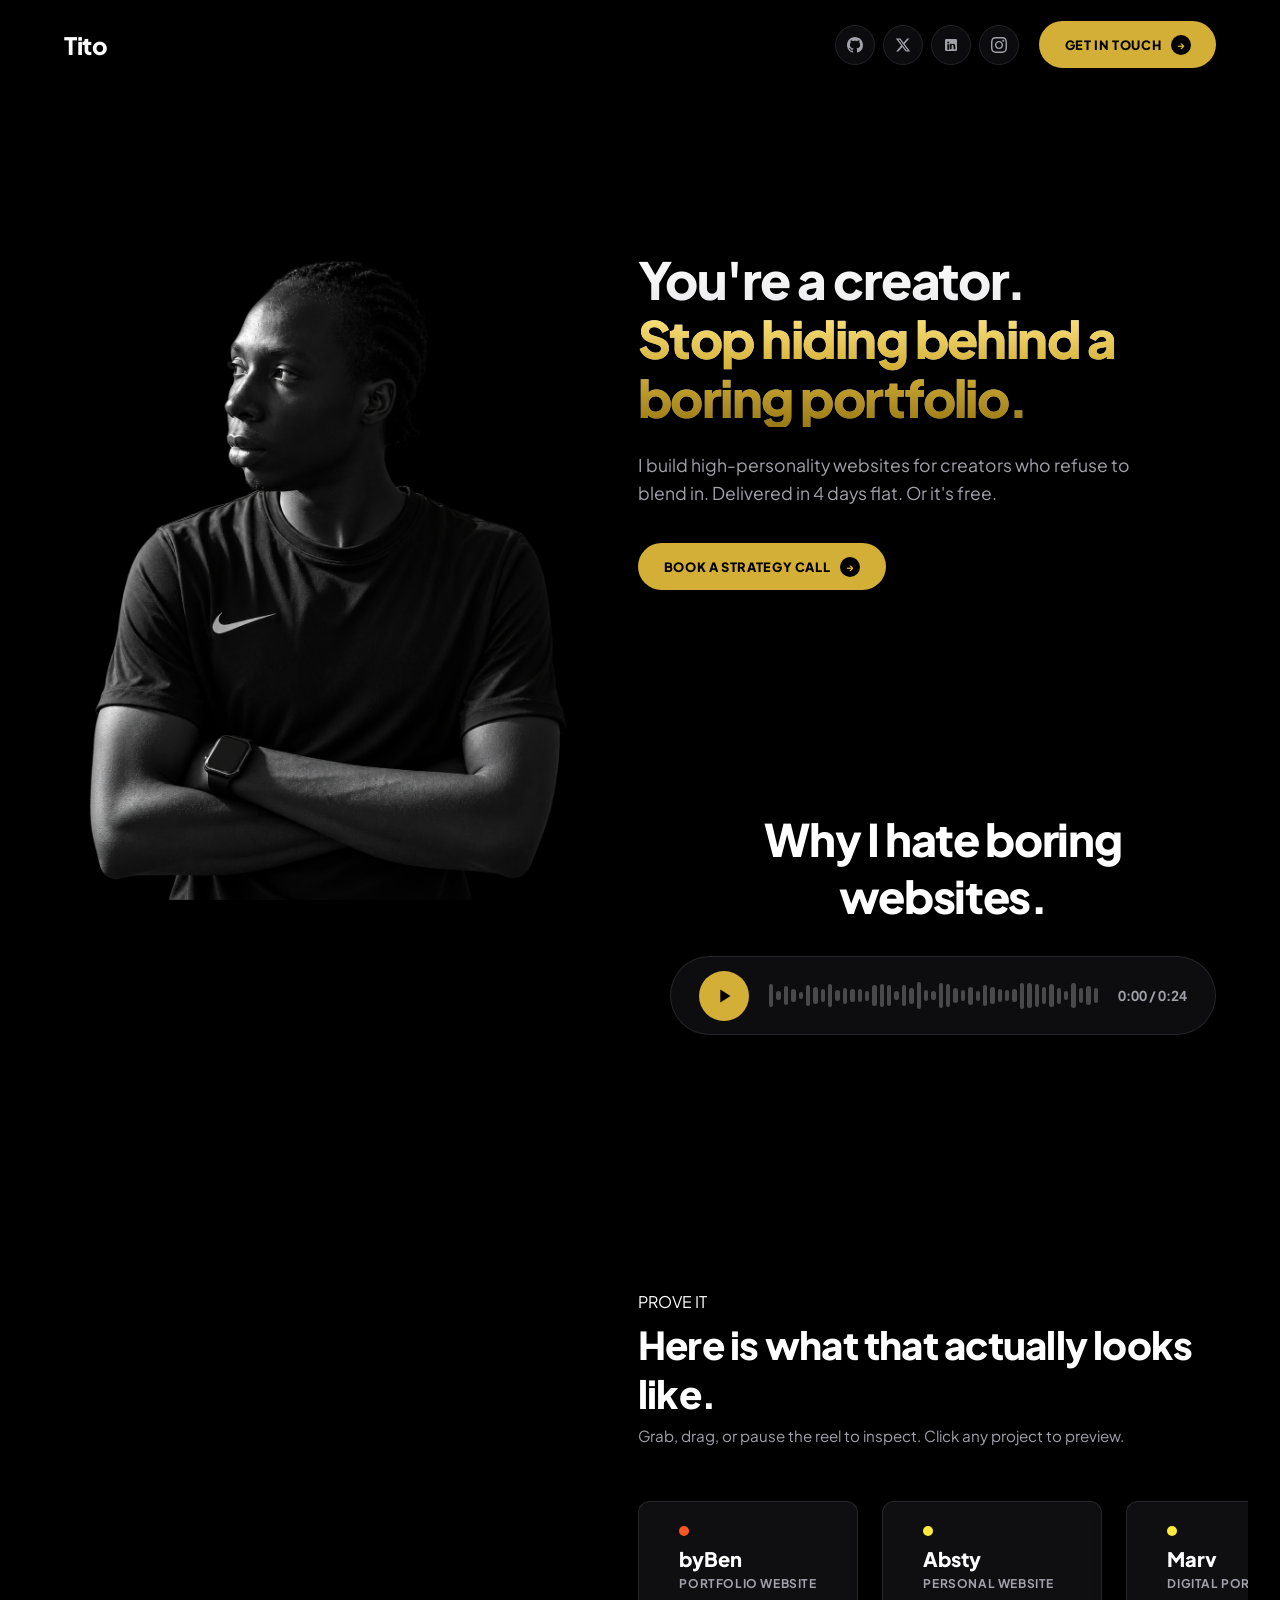
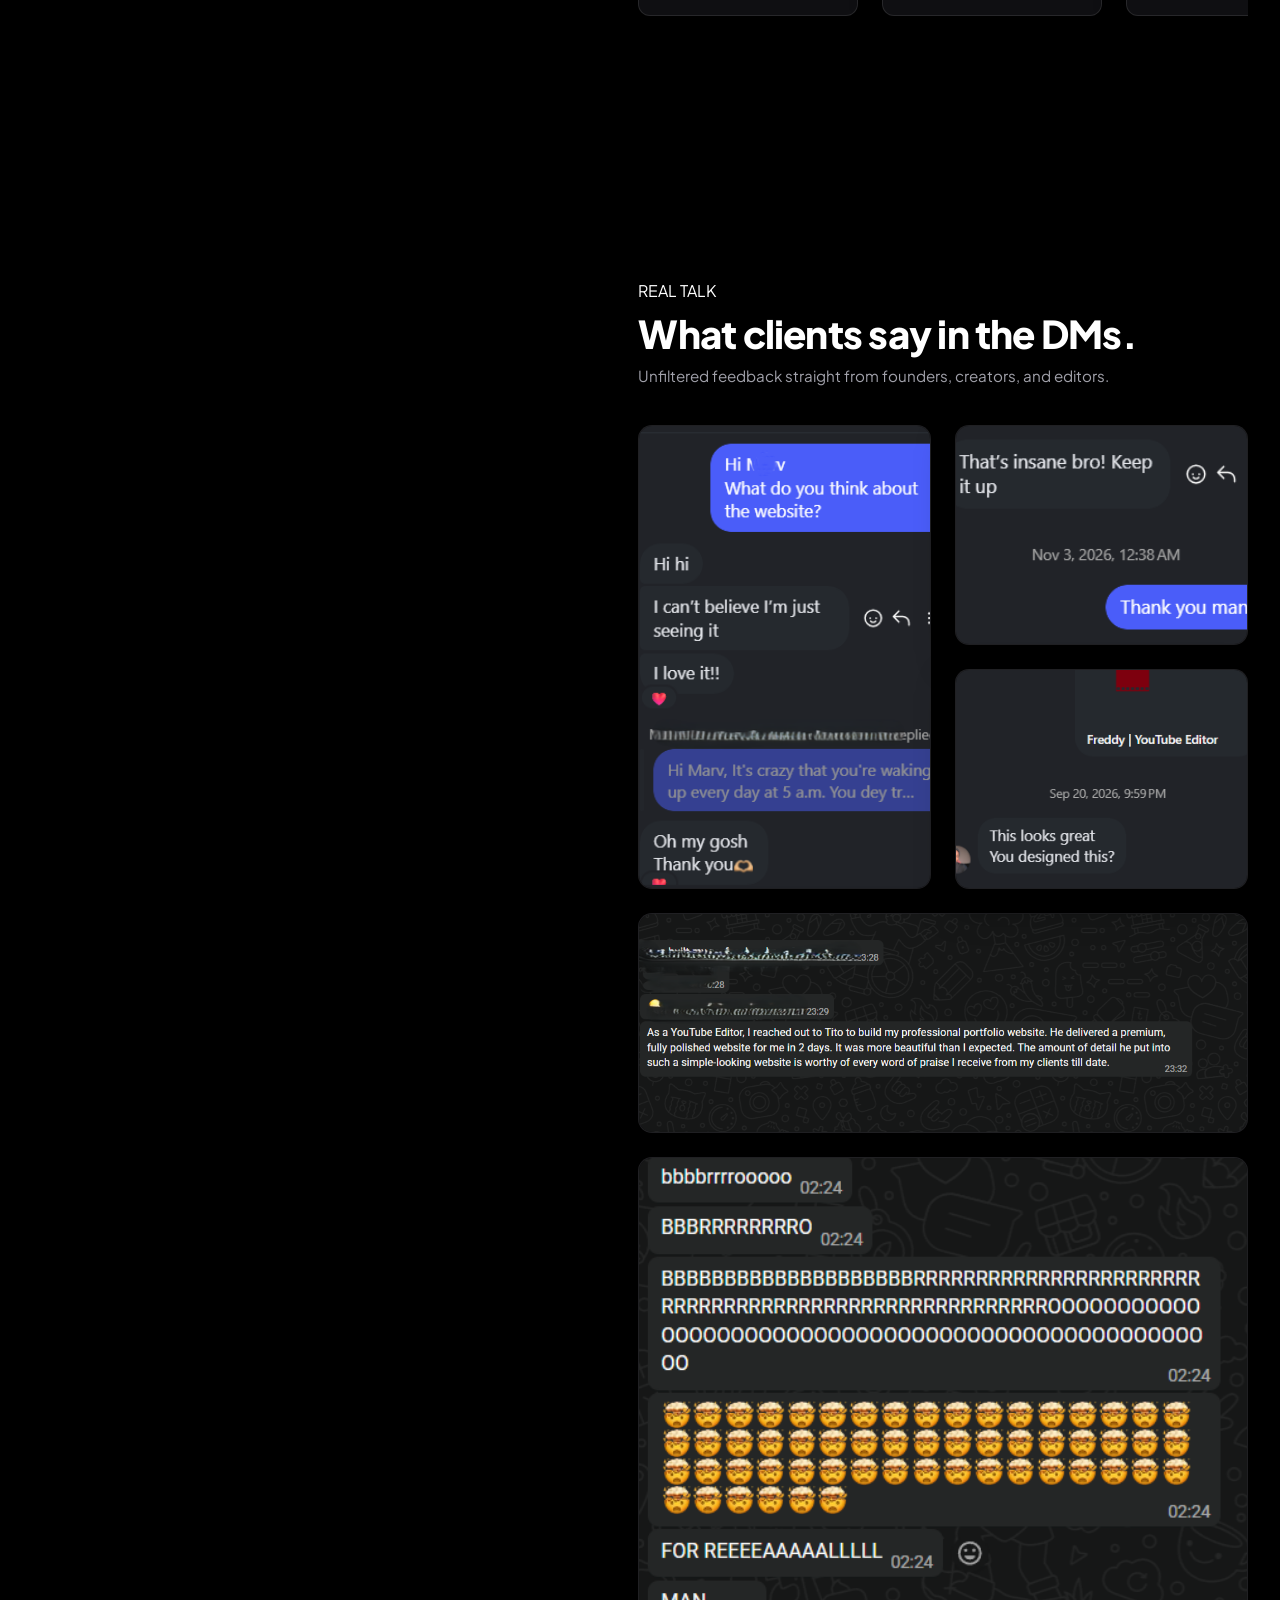
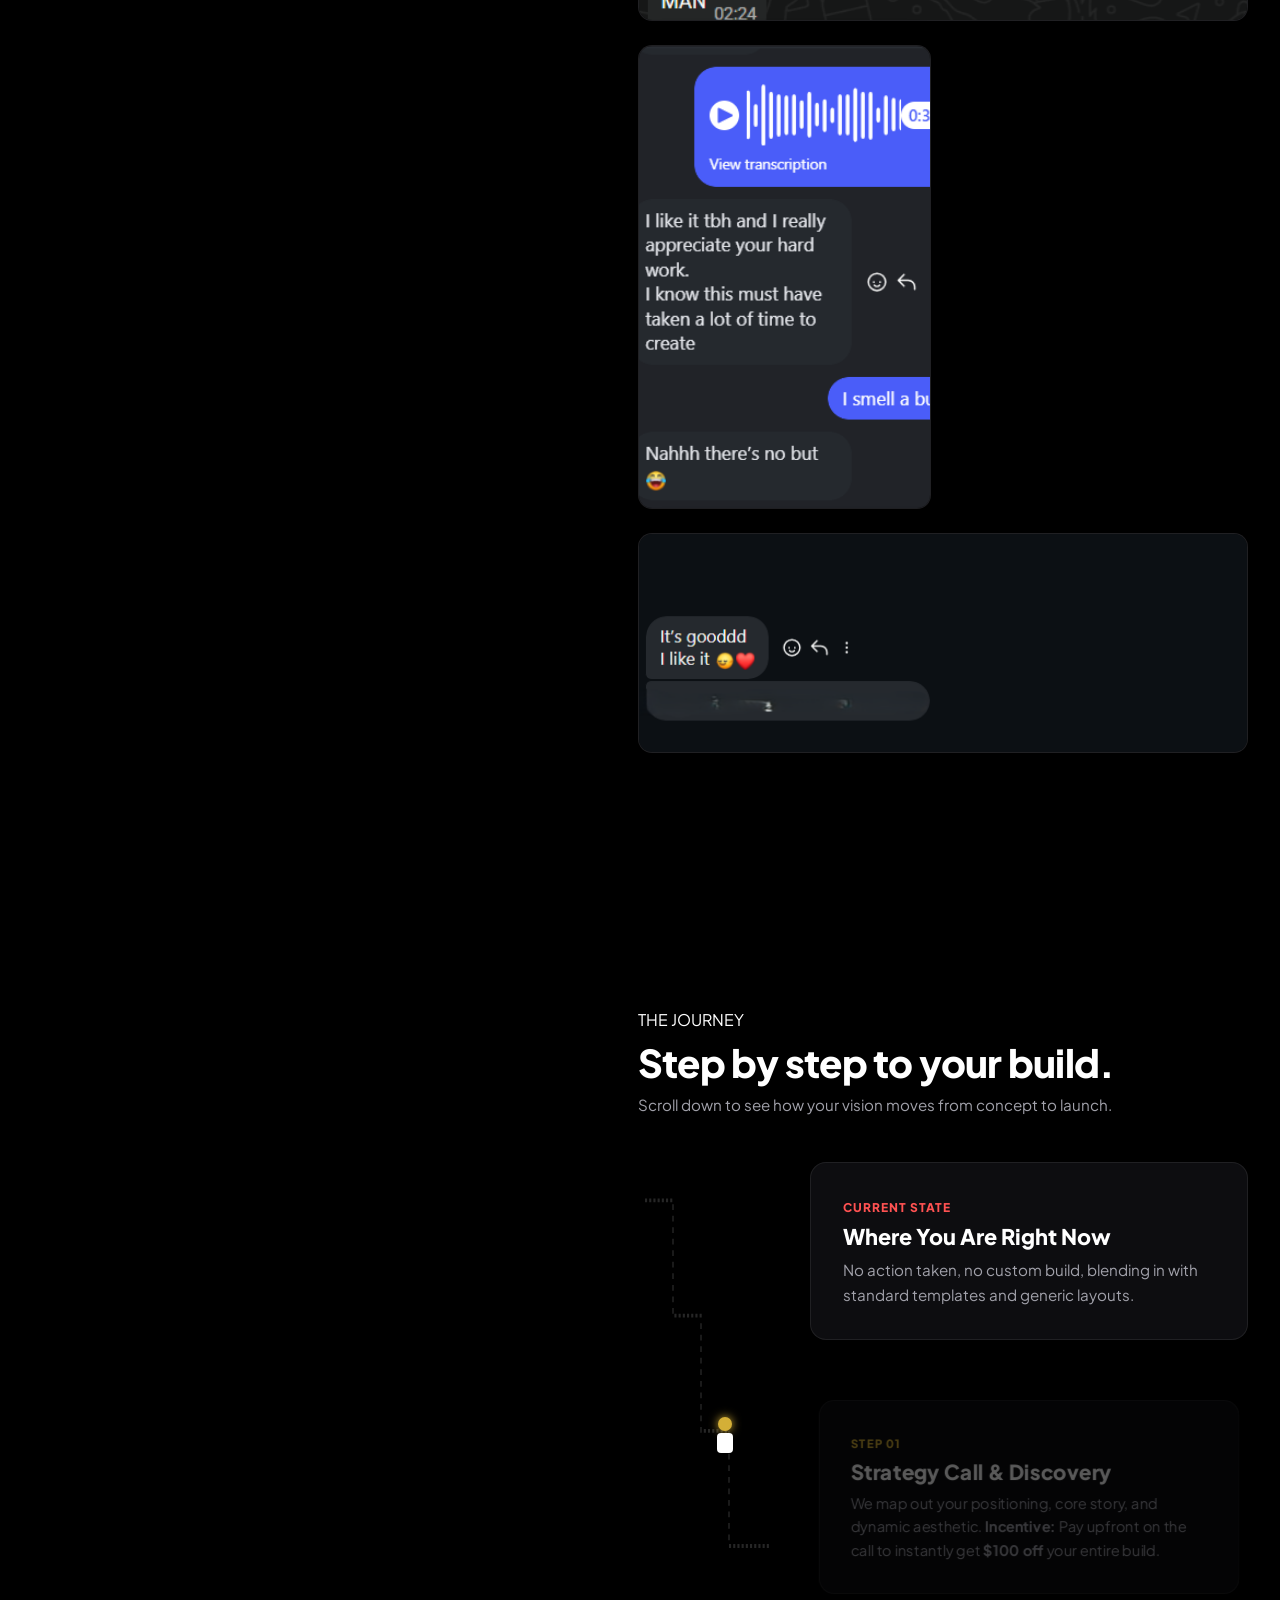
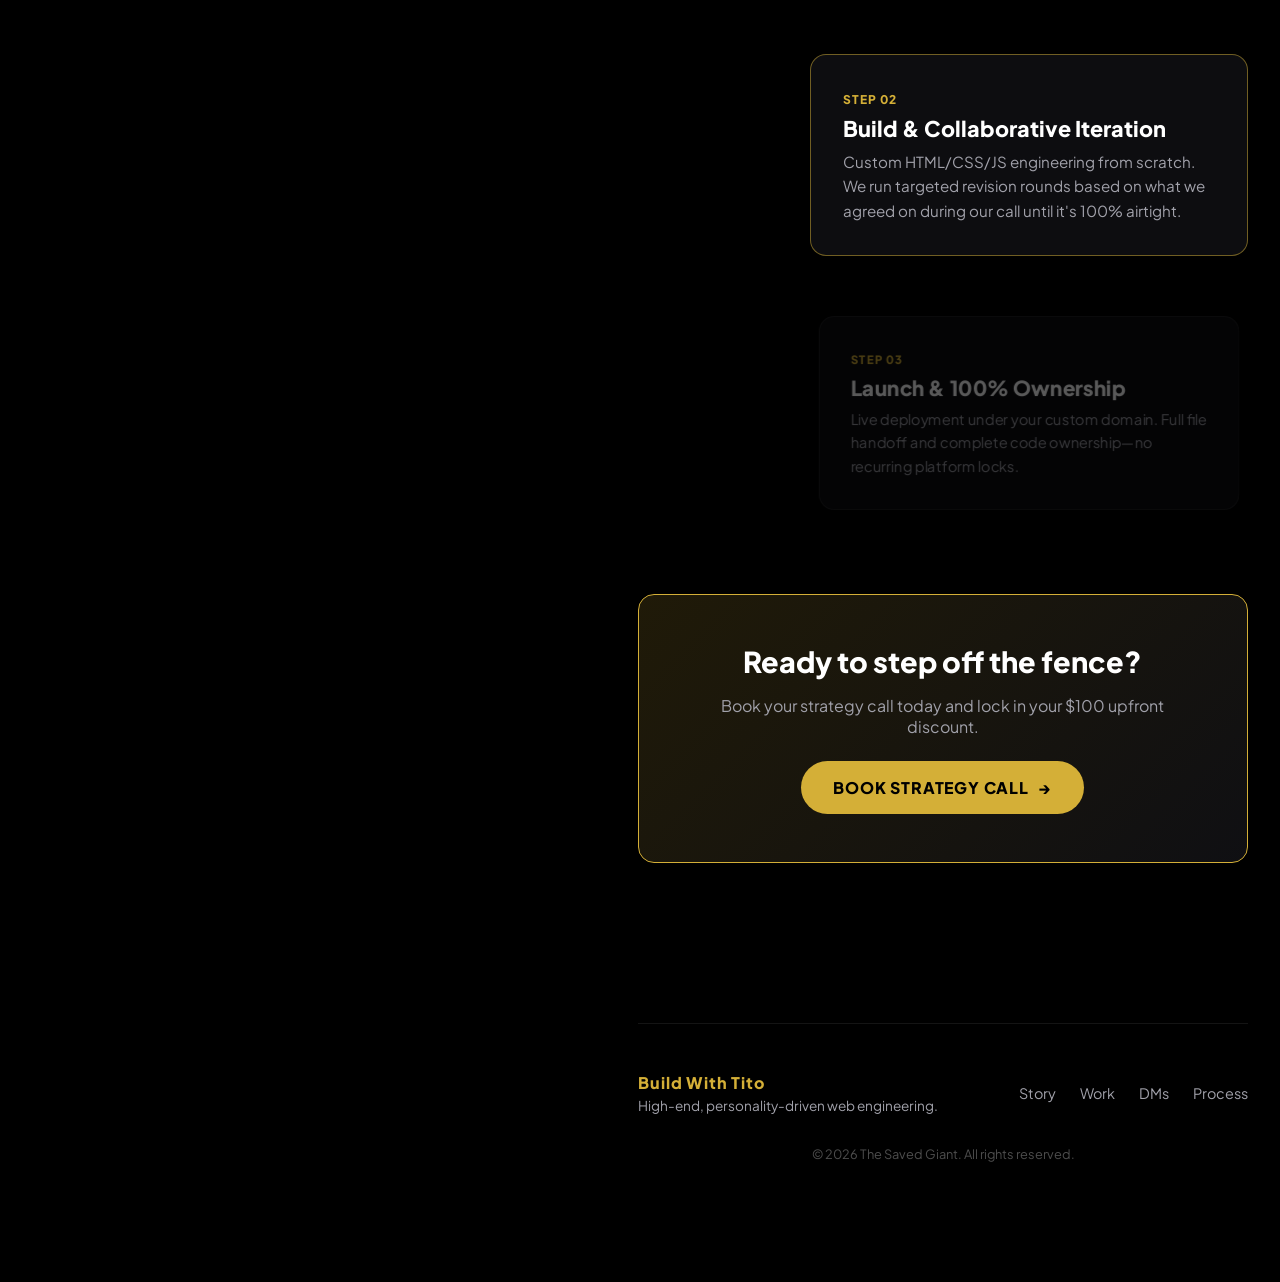
==== commit 4848b06d: "animations" ====
--- a/index.html
+++ b/index.html
@@ -26,37 +26,31 @@
         <div class="nav-right">
             <ul class="social-nav-links">
                 <!-- GitHub -->
-                <li class="social-card">
+                <li class="social-card reveal">
                     <a href="https://github.com/buildwithtito" target="_blank" aria-label="GitHub">
                         <svg viewBox="0 0 24 24"><path d="M12 0C5.37 0 0 5.37 0 12c0 5.31 3.435 9.795 8.205 11.385.6.105.825-.255.825-.57 0-.285-.015-1.23-.015-2.235-3.015.555-3.795-.735-4.035-1.41-.135-.345-.72-1.41-1.23-1.695-.42-.225-1.02-.78-.015-.795.945-.015 1.62.87 1.845 1.23 1.08 1.815 2.805 1.305 3.495.99.105-.78.42-1.305.765-1.605-2.67-.3-5.46-1.335-5.46-5.925 0-1.305.465-2.385 1.23-3.225-.12-.3-.54-1.53.12-3.18 0 0 1.005-.315 3.3 1.23.96-.27 1.98-.405 3-.405s2.04.135 3 .405c2.295-1.56 3.3-1.23 3.3-1.23.66 1.65.24 2.88.12 3.18.765.84 1.23 1.905 1.23 3.225 0 4.605-2.805 5.625-5.475 5.925.435.375.81 1.095.81 2.22 0 1.605-.015 2.895-.015 3.3 0 .315.225.69.825.57A12.02 12.02 0 0024 12c0-6.63-5.37-12-12-12z"/></svg>
                     </a>
                 </li>
                 <!-- Twitter / X -->
-                <li class="social-card">
+                <li class="social-card reveal">
                     <a href="https://x.com/buildwithtito" target="_blank" aria-label="Twitter">
                         <svg viewBox="0 0 24 24"><path d="M18.244 2.25h3.308l-7.227 8.26 8.502 11.24H16.17l-5.214-6.817L4.99 21.75H1.68l7.73-8.835L1.254 2.25H8.08l4.713 6.231zm-1.161 17.52h1.833L7.084 4.126H5.117z"/></svg>
                     </a>
                 </li>
                 <!-- LinkedIn -->
-                <li class="social-card">
+                <li class="social-card reveal">
                     <a href="https://www.linkedin.com/in/tito-tochukwu" target="_blank" aria-label="LinkedIn">
                         <svg viewBox="0 0 24 24"><path d="M19 3a2 2 0 0 1 2 2v14a2 2 0 0 1-2 2H5a2 2 0 0 1-2-2V5a2 2 0 0 1 2-2h14m-.5 15.5v-5.3a3.26 3.26 0 0 0-3.26-3.26c-.85 0-1.84.52-2.28 1.3v-1.11h-2.79v8.37h2.79v-4.93c0-.77.62-1.4 1.39-1.4a1.4 1.4 0 0 1 1.4 1.4v4.93h2.75M6.46 10.9v8.37H9.25V10.9H6.46M7.86 6.75a1.48 1.48 0 1 0 0 2.96 1.48 1.48 0 0 0 0-2.96z"/></svg>
                     </a>
                 </li>
                 <!-- Instagram -->
-                <li class="social-card">
+                <li class="social-card reveal">
                     <a href="https://www.instagram.com/buildwithtito/" target="_blank" aria-label="Instagram">
                         <svg viewBox="0 0 24 24"><path d="M12 2.163c3.204 0 3.584.012 4.85.07 3.252.148 4.771 1.691 4.919 4.919.058 1.265.069 1.645.069 4.849 0 3.205-.012 3.584-.069 4.849-.149 3.225-1.664 4.771-4.919 4.919-1.266.058-1.644.07-4.85.07-3.204 0-3.584-.012-4.849-.07-3.26-.149-4.771-1.699-4.919-4.92-.058-1.265-.07-1.644-.07-4.849 0-3.204.013-3.583.07-4.849.149-3.227 1.664-4.771 4.919-4.919 1.266-.057 1.645-.069 4.849-.069zm0-2.163c-3.259 0-3.667.014-4.947.072-4.358.2-6.78 2.618-6.98 6.98-.059 1.281-.073 1.689-.073 4.948 0 3.259.014 3.668.072 4.948.2 4.358 2.618 6.78 6.98 6.98 1.281.058 1.689.072 4.948.072 3.259 0 3.668-.014 4.948-.072 4.354-.2 6.782-2.618 6.979-6.98.059-1.28.073-1.689.073-4.948 0-3.259-.014-3.667-.072-4.947-.196-4.354-2.617-6.78-6.979-6.98-1.281-.059-1.69-.073-4.949-.073zm0 5.838c-3.403 0-6.162 2.759-6.162 6.162s2.759 6.163 6.162 6.163 6.162-2.759 6.162-6.163c0-3.403-2.759-6.162-6.162-6.162zm0 10.162c-2.209 0-4-1.79-4-4 0-2.209 1.791-4 4-4s4 1.791 4 4c0 2.21-1.791 4-4 4zm6.406-11.845c-.796 0-1.441.645-1.441 1.44s.645 1.44 1.441 1.44c.795 0 1.439-.645 1.439-1.44s-.644-1.44-1.439-1.44z"/></svg>
                     </a>
                 </li>
-                <!-- Calendly -->
-                <li class="social-card">
-                    <a href="https://calendly.com/treasureproxy/30min" target="_blank" title="Calendly" aria-label="Calendly">
-                        <svg viewBox="0 0 24 24"><path d="M19 4h-1V2h-2v2H8V2H6v2H5c-1.1 0-2 .9-2 2v14c0 1.1.9 2 2 2h14c1.1 0 2-.9 2-2V6c0-1.1-.9-2-2-2zm0 16H5V10h14v10z"/></svg>
-                    </a>
-                </li>
             </ul>
-            <a href="https://calendly.com/treasureproxy/30min" target="_blank" class="btn-primary">
+            <a href="https://calendly.com/treasureproxy/30min" target="_blank" class="btn-primary reveal">
                 Get in touch
                 <span class="arrow-icon">&#x2192;</span>
             </a>
@@ -68,23 +62,23 @@
         
         <!-- Left Column: Cutout -->
         <div class="hero-left">
-            <img src="media/cutout.png" alt="Tito Cutout" class="subject-cutout">
+            <img src="media/cutout.png" alt="Tito Cutout" class="subject-cutout reveal">
         </div>
 
         <div class="hero-right-scroll-wrapper">
             <!-- Right Column: Content -->
             <div class="hero-right">
                 
-                <h1 class="headline">
+                <h1 class="headline reveal">
                     You're a creator.
                     <span>Stop hiding behind a boring portfolio.</span>
                 </h1>
 
-                <p class="sub-description">
+                <p class="sub-description reveal">
                     I build high-personality websites for creators who refuse to blend in. Delivered in 4 days flat. Or it's free.
                 </p>
 
-                <a href="https://calendly.com/treasureproxy/30min" target="_blank" class="btn-primary">
+                <a href="https://calendly.com/treasureproxy/30min" target="_blank" class="btn-primary reveal">
                     Book a Strategy Call
                     <span class="arrow-icon">&#x2192;</span>
                 </a>
@@ -93,12 +87,12 @@
                 <div class="voice-agitation-container">
                     
                     <div class="voice-header">
-                        <span class="voice-tag"> RAW TAKE</span>
-                        <h2 class="voice-title">Why I hate boring websites.</h2>
+                        <span class="voice-tag reveal"> RAW TAKE</span>
+                        <h2 class="voice-title reveal">Why I hate boring websites.</h2>
                     </div>
 
                     <!-- Custom Audio Player Widget -->
-                    <div class="voice-player-card">
+                    <div class="voice-player-card reveal">
                         
                         <!-- Play/Pause Button -->
                         <button class="play-btn" id="voicePlayBtn" aria-label="Play Voice Note">
@@ -126,9 +120,9 @@
             <!-- PORTFOLIO MARQUEE SECTION -->
             <section class="portfolio-section">
                 <div class="portfolio-header">
-                    <span class="section-tag">PROVE IT</span>
-                    <h2 class="portfolio-title">Here is what that actually looks like.</h2>
-                    <p class="portfolio-subtitle">Grab, drag, or pause the reel to inspect. Click any project to preview.</p>
+                    <span class="section-tag reveal">PROVE IT</span>
+                    <h2 class="portfolio-title reveal">Here is what that actually looks like.</h2>
+                    <p class="portfolio-subtitle reveal">Grab, drag, or pause the reel to inspect. Click any project to preview.</p>
                 </div>
 
                 <!-- Endless Marquee Container -->
@@ -168,25 +162,25 @@
 
                 <!-- Asymmetric Bento/Puzzle Grid -->
                 <div class="dm-grid">
-                    <div class="dm-item tall">
+                    <div class="dm-item tall reveal">
                         <img src="media/dms/dm-1.png" alt="Client DM Testimonial">
                     </div>
-                    <div class="dm-item wide">
+                    <div class="dm-item wide reveal">
                         <img src="media/dms/dm-6.png" alt="Client DM Testimonial">
                     </div>
-                    <div class="dm-item normal">
+                    <div class="dm-item normal reveal">
                         <img src="media/dms/dm-3.png" alt="Client DM Testimonial">
                     </div>
-                    <div class="dm-item large">
+                    <div class="dm-item large reveal">
                         <img src="media/dms/dm-2.png" alt="Client DM Testimonial">
                     </div>
-                    <div class="dm-item tall">
+                    <div class="dm-item tall reveal">
                         <img src="media/dms/dm-5.png" alt="Client DM Testimonial">
                     </div>
-                    <div class="dm-item normal">
+                    <div class="dm-item normal reveal">
                         <img src="media/dms/dm-4.png" alt="Client DM Testimonial">
                     </div>
-                    <div class="dm-item wide">
+                    <div class="dm-item wide reveal">
                         <img src="media/dms/dm-7.png" alt="Client DM Testimonial">
                     </div>
                 </div>
@@ -194,16 +188,16 @@
             <!-- STAIRCASE PROCESS SECTION -->
             <section class="staircase-section" id="process">
                 <div class="staircase-header">
-                    <span class="section-tag">THE JOURNEY</span>
-                    <h2 class="staircase-title">Step by step to your build.</h2>
-                    <p class="staircase-subtitle">Scroll down to see how your vision moves from concept to launch.</p>
+                    <span class="section-tag reveal">THE JOURNEY</span>
+                    <h2 class="staircase-title reveal">Step by step to your build.</h2>
+                    <p class="staircase-subtitle reveal">Scroll down to see how your vision moves from concept to launch.</p>
                 </div>
 
                 <div class="staircase-wrapper">
                     <!-- Graphic Staircase & Avatar Stage -->
                     <div class="staircase-stage">
                         <!-- Animated Client Avatar -->
-                        <div class="client-avatar" id="clientAvatar">
+                        <div class="client-avatar reveal" id="clientAvatar">
                             <div class="avatar-head"></div>
                             <div class="avatar-body"></div>
                         </div>
@@ -218,7 +212,7 @@
                     <div class="steps-container">
                         <!-- Step 0: Status Quo -->
                         <div class="stair-step-card active" data-step="0">
-                            <span class="step-badge status-quo">CURRENT STATE</span>
+                            <span class="step-badge status-quo ">CURRENT STATE</span>
                             <h3>Where You Are Right Now</h3>
                             <p>No action taken, no custom build, blending in with standard templates and generic layouts.</p>
                         </div>
@@ -247,7 +241,7 @@
                 </div>
 
                 <!-- CALL TO ACTION AREA -->
-                <div class="cta-box">
+                <div class="cta-box reveal">
                     <h3>Ready to step off the fence?</h3>
                     <p>Book your strategy call today and lock in your $100 upfront discount.</p>
                     <a href="https://calendly.com/treasureproxy/30min" class="btn-primary cta-btn">
--- a/styles.css
+++ b/styles.css
@@ -940,4 +940,21 @@
     .staircase-stage {
         display: none; /* Simplifies layout on mobile phones */
     }
-}+}
+
+.reveal {
+    opacity: 0;
+    transform: translateY(30px);
+    transition: opacity 0.8s cubic-bezier(0.16, 1, 0.3, 1), transform 0.8s cubic-bezier(0.16, 1, 0.3, 1);
+    will-change: opacity, transform;
+}
+
+.reveal.active {
+    opacity: 1;
+    transform: translateY(0);
+}
+
+/* Optional: Stagger delays if you want items to pop in sequentially */
+.reveal.delay-1 { transition-delay: 0.1s; }
+.reveal.delay-2 { transition-delay: 0.2s; }
+.reveal.delay-3 { transition-delay: 0.3s; }
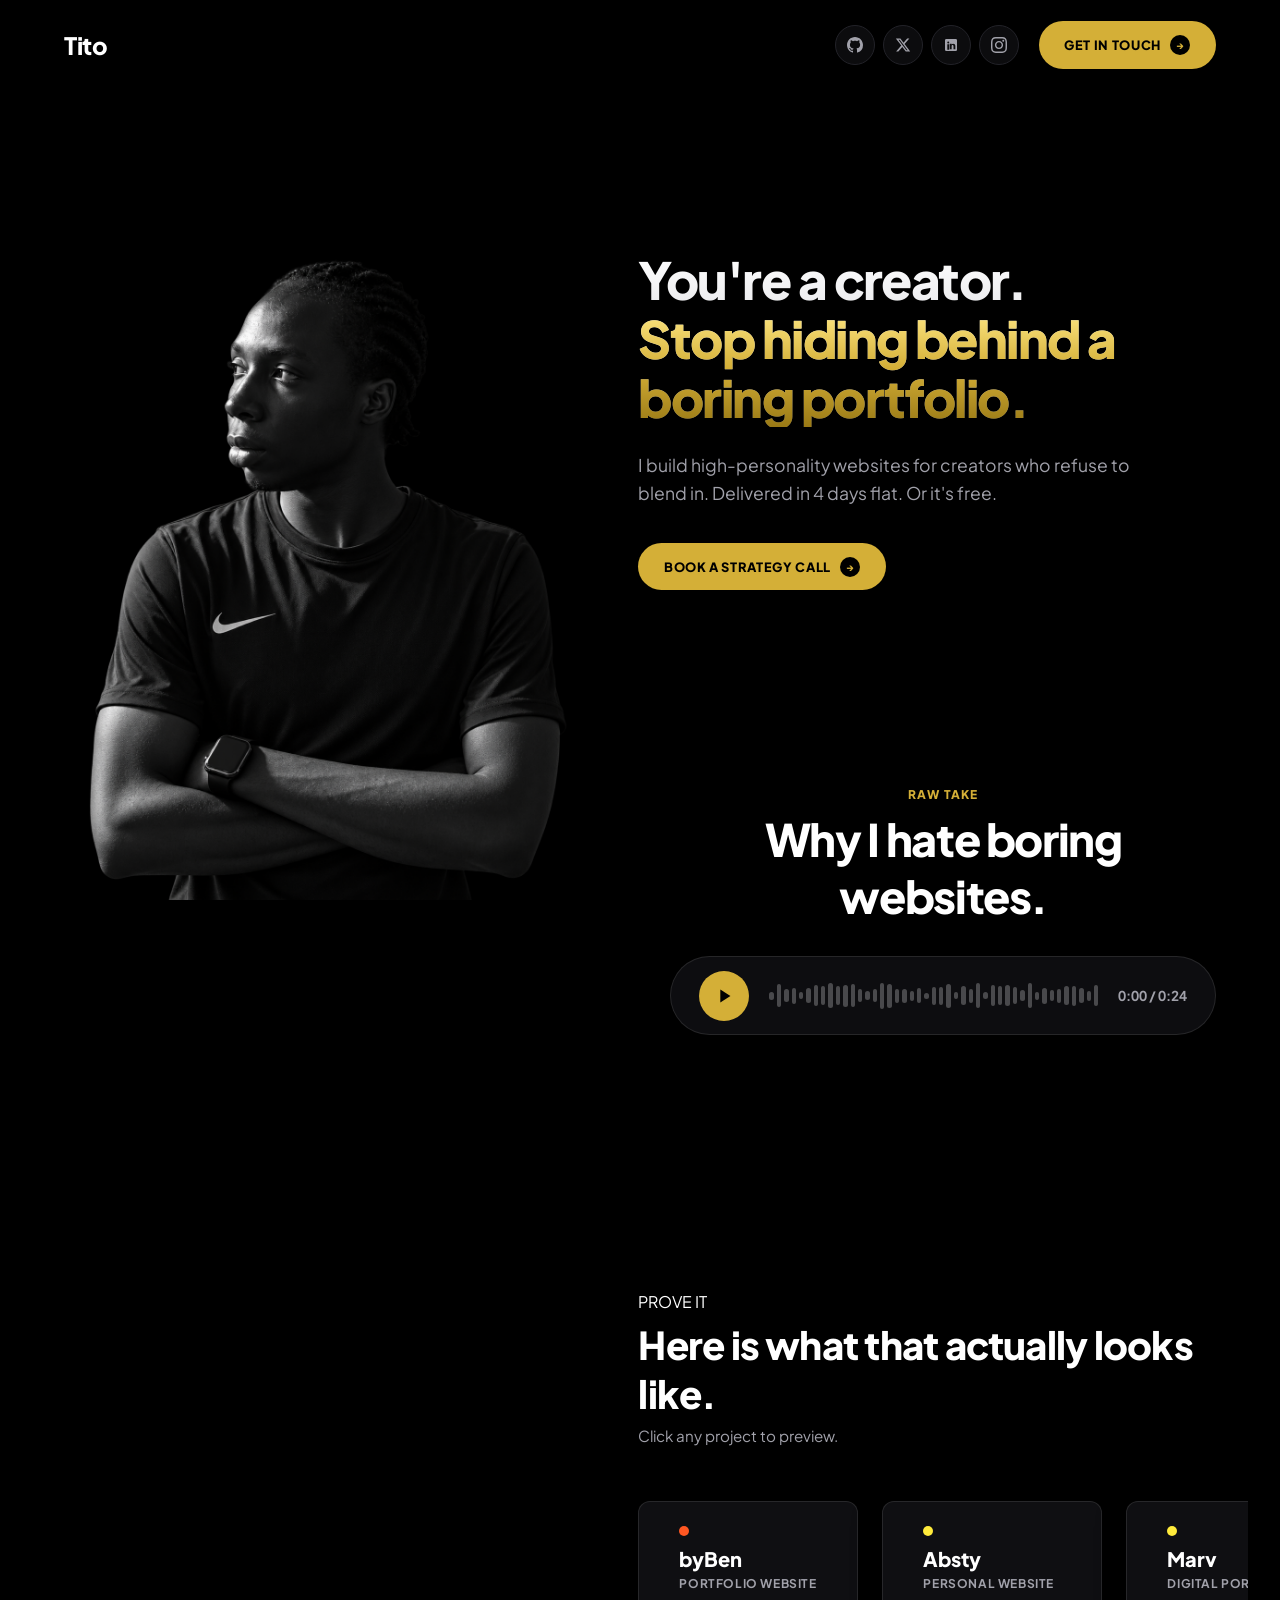
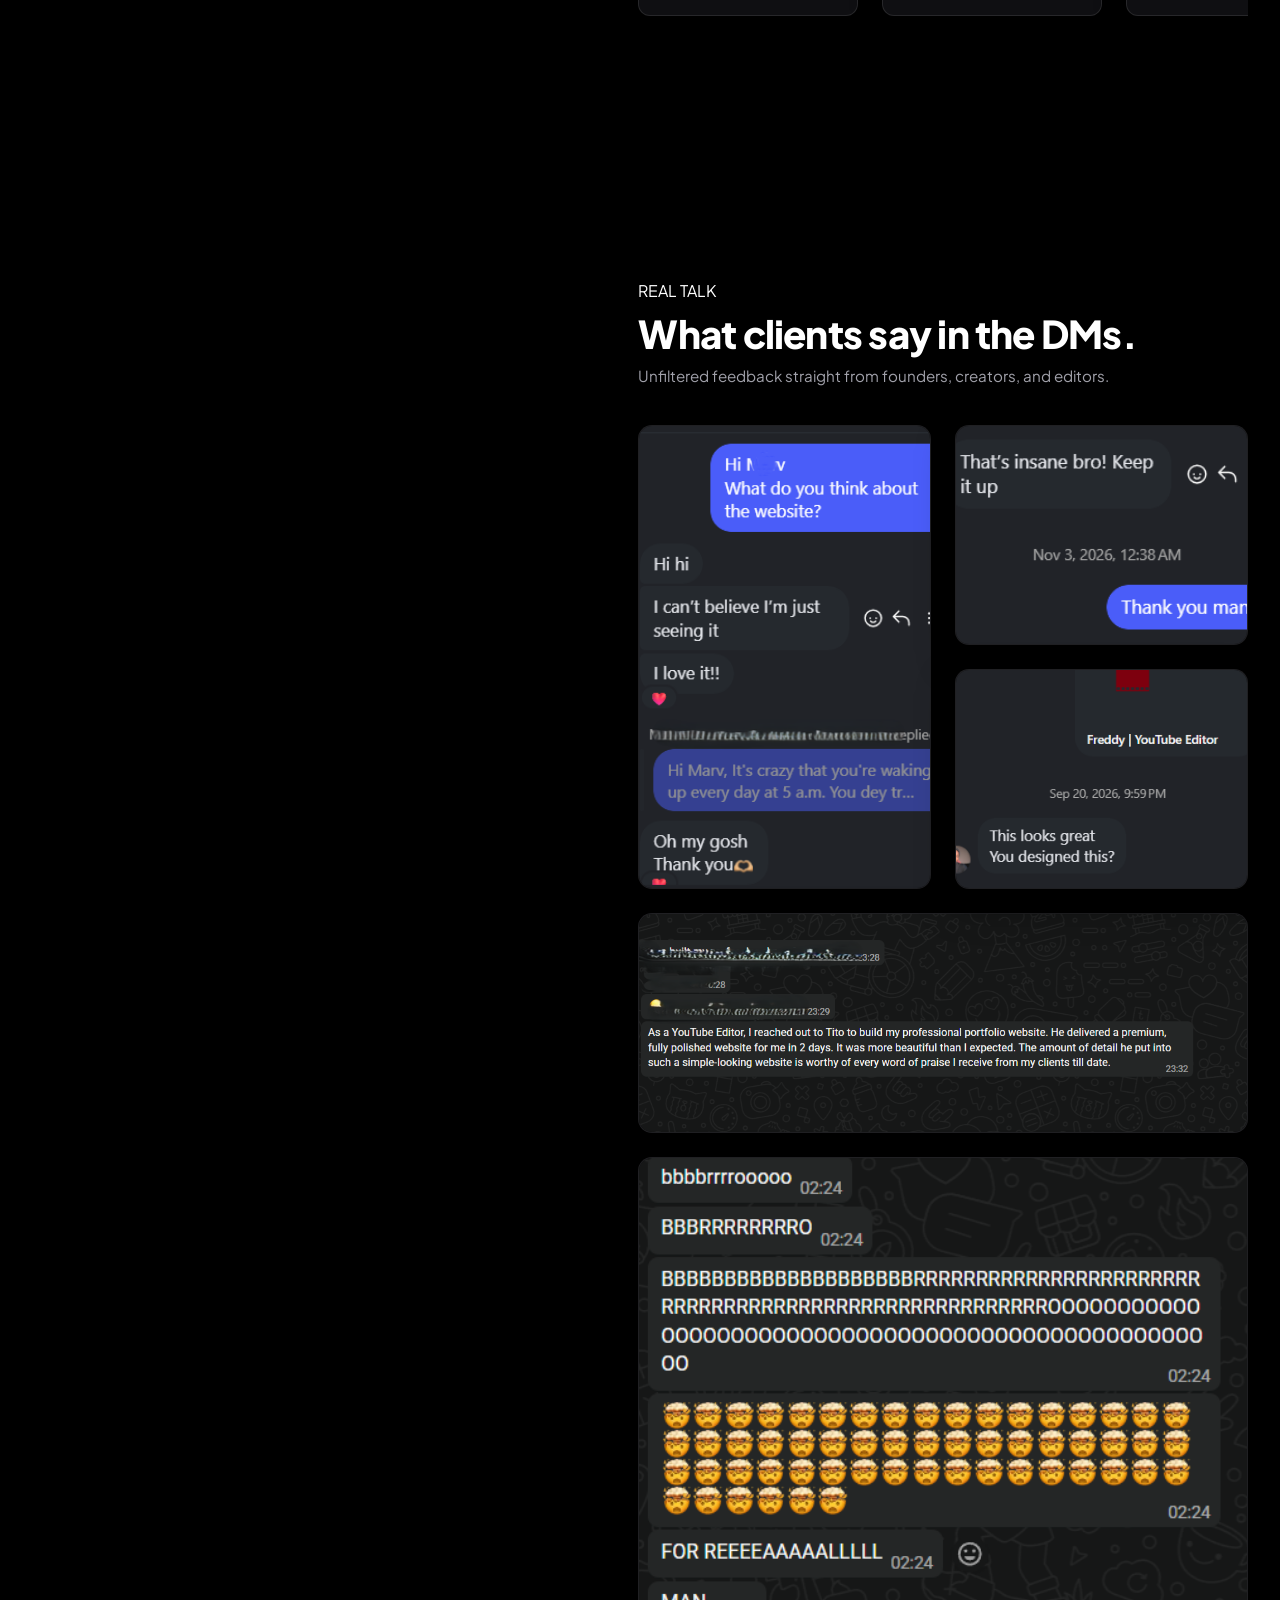
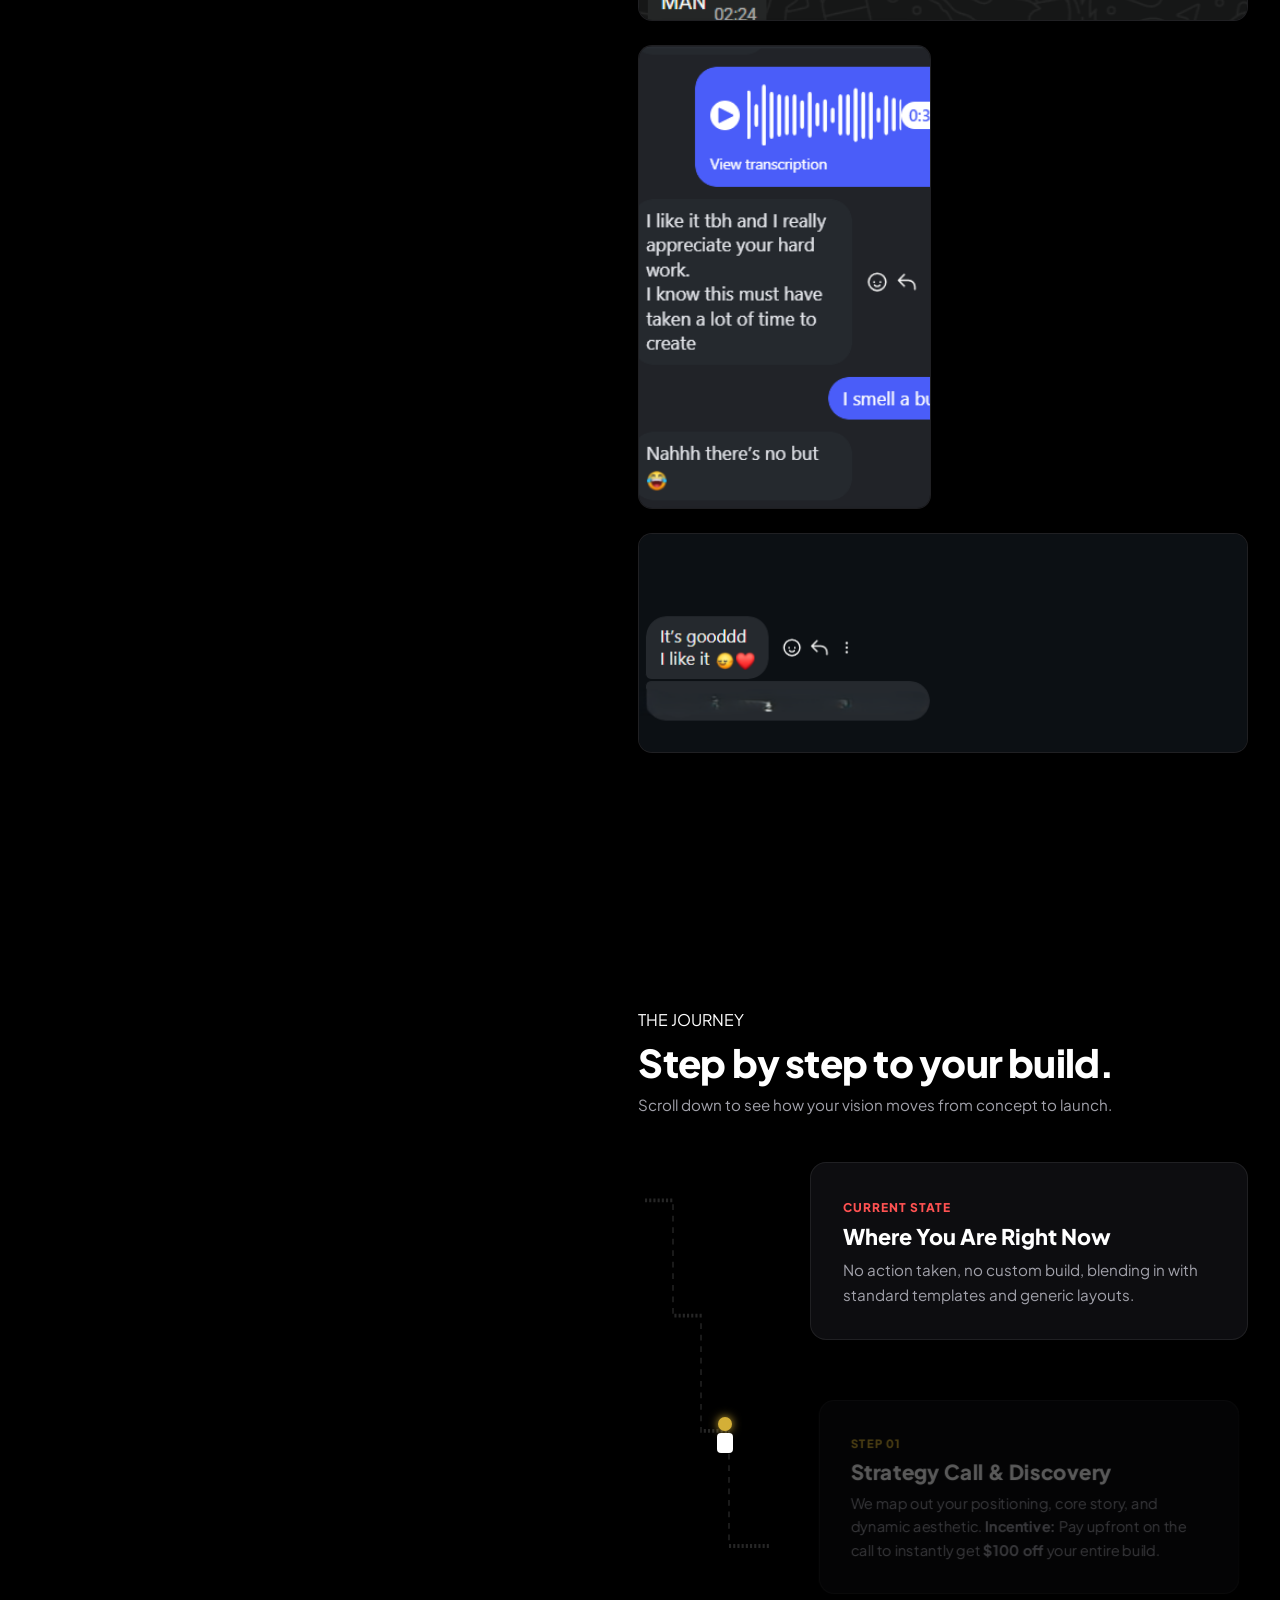
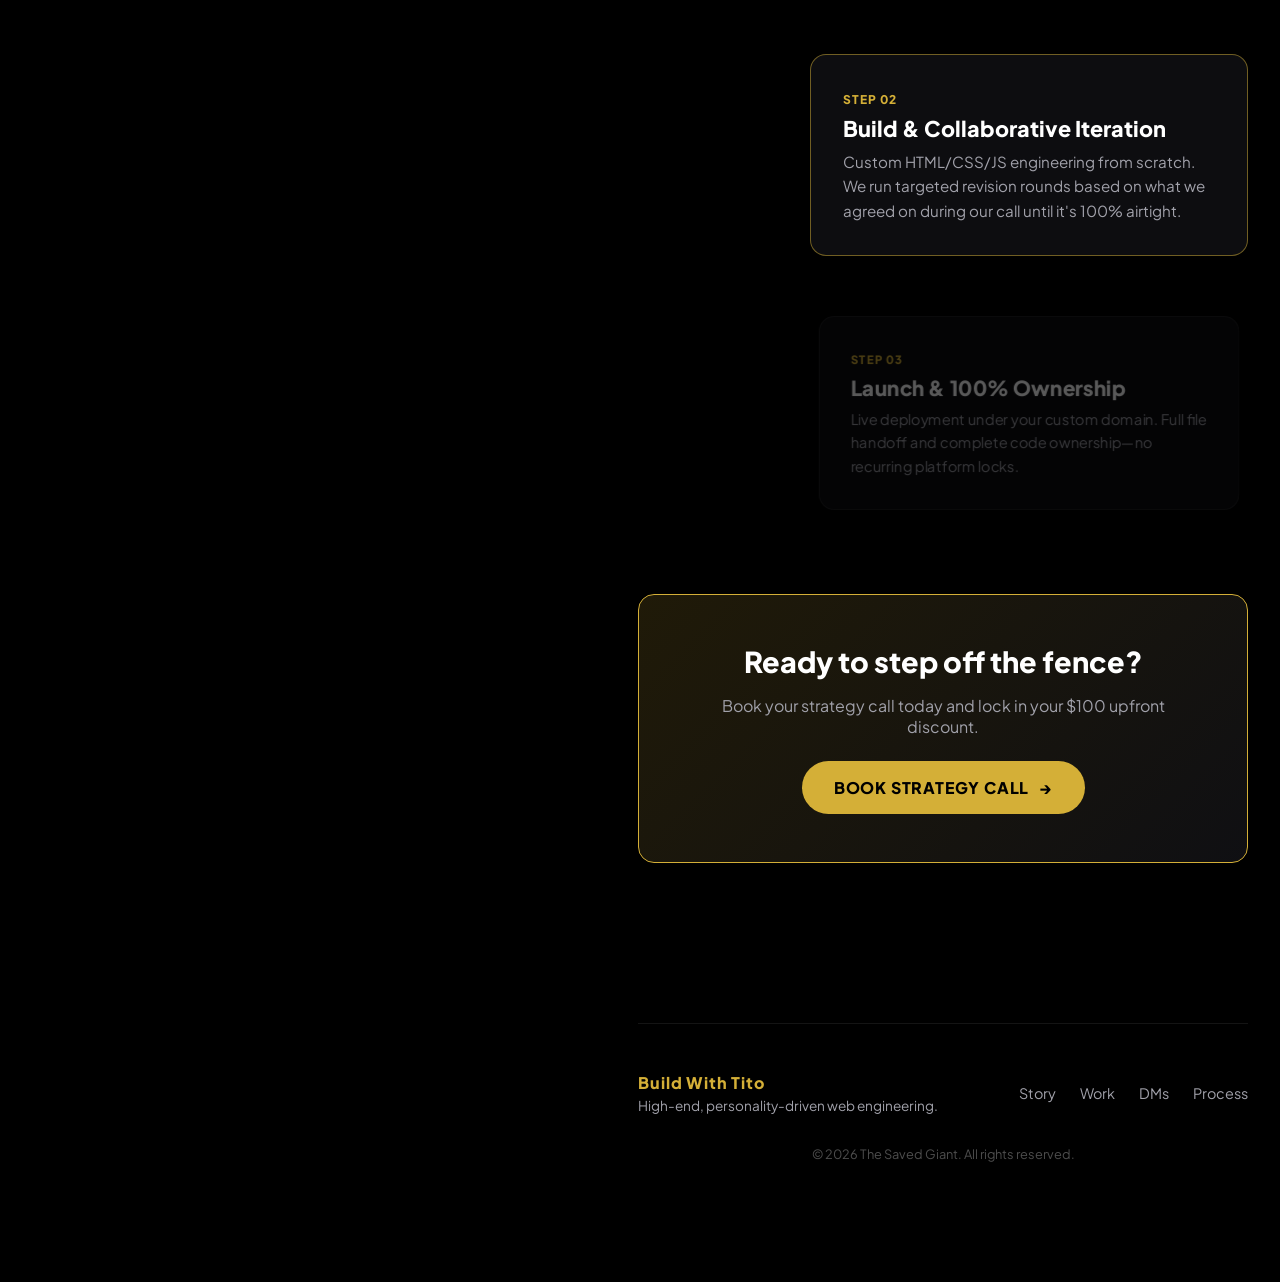
==== commit 674afa19: "responsiveness update" ====
--- a/index.html
+++ b/index.html
@@ -26,31 +26,31 @@
         <div class="nav-right">
             <ul class="social-nav-links">
                 <!-- GitHub -->
-                <li class="social-card reveal">
+                <li class="social-card  ">
                     <a href="https://github.com/buildwithtito" target="_blank" aria-label="GitHub">
                         <svg viewBox="0 0 24 24"><path d="M12 0C5.37 0 0 5.37 0 12c0 5.31 3.435 9.795 8.205 11.385.6.105.825-.255.825-.57 0-.285-.015-1.23-.015-2.235-3.015.555-3.795-.735-4.035-1.41-.135-.345-.72-1.41-1.23-1.695-.42-.225-1.02-.78-.015-.795.945-.015 1.62.87 1.845 1.23 1.08 1.815 2.805 1.305 3.495.99.105-.78.42-1.305.765-1.605-2.67-.3-5.46-1.335-5.46-5.925 0-1.305.465-2.385 1.23-3.225-.12-.3-.54-1.53.12-3.18 0 0 1.005-.315 3.3 1.23.96-.27 1.98-.405 3-.405s2.04.135 3 .405c2.295-1.56 3.3-1.23 3.3-1.23.66 1.65.24 2.88.12 3.18.765.84 1.23 1.905 1.23 3.225 0 4.605-2.805 5.625-5.475 5.925.435.375.81 1.095.81 2.22 0 1.605-.015 2.895-.015 3.3 0 .315.225.69.825.57A12.02 12.02 0 0024 12c0-6.63-5.37-12-12-12z"/></svg>
                     </a>
                 </li>
                 <!-- Twitter / X -->
-                <li class="social-card reveal">
+                <li class="social-card  ">
                     <a href="https://x.com/buildwithtito" target="_blank" aria-label="Twitter">
                         <svg viewBox="0 0 24 24"><path d="M18.244 2.25h3.308l-7.227 8.26 8.502 11.24H16.17l-5.214-6.817L4.99 21.75H1.68l7.73-8.835L1.254 2.25H8.08l4.713 6.231zm-1.161 17.52h1.833L7.084 4.126H5.117z"/></svg>
                     </a>
                 </li>
                 <!-- LinkedIn -->
-                <li class="social-card reveal">
+                <li class="social-card  ">
                     <a href="https://www.linkedin.com/in/tito-tochukwu" target="_blank" aria-label="LinkedIn">
                         <svg viewBox="0 0 24 24"><path d="M19 3a2 2 0 0 1 2 2v14a2 2 0 0 1-2 2H5a2 2 0 0 1-2-2V5a2 2 0 0 1 2-2h14m-.5 15.5v-5.3a3.26 3.26 0 0 0-3.26-3.26c-.85 0-1.84.52-2.28 1.3v-1.11h-2.79v8.37h2.79v-4.93c0-.77.62-1.4 1.39-1.4a1.4 1.4 0 0 1 1.4 1.4v4.93h2.75M6.46 10.9v8.37H9.25V10.9H6.46M7.86 6.75a1.48 1.48 0 1 0 0 2.96 1.48 1.48 0 0 0 0-2.96z"/></svg>
                     </a>
                 </li>
                 <!-- Instagram -->
-                <li class="social-card reveal">
+                <li class="social-card  ">
                     <a href="https://www.instagram.com/buildwithtito/" target="_blank" aria-label="Instagram">
                         <svg viewBox="0 0 24 24"><path d="M12 2.163c3.204 0 3.584.012 4.85.07 3.252.148 4.771 1.691 4.919 4.919.058 1.265.069 1.645.069 4.849 0 3.205-.012 3.584-.069 4.849-.149 3.225-1.664 4.771-4.919 4.919-1.266.058-1.644.07-4.85.07-3.204 0-3.584-.012-4.849-.07-3.26-.149-4.771-1.699-4.919-4.92-.058-1.265-.07-1.644-.07-4.849 0-3.204.013-3.583.07-4.849.149-3.227 1.664-4.771 4.919-4.919 1.266-.057 1.645-.069 4.849-.069zm0-2.163c-3.259 0-3.667.014-4.947.072-4.358.2-6.78 2.618-6.98 6.98-.059 1.281-.073 1.689-.073 4.948 0 3.259.014 3.668.072 4.948.2 4.358 2.618 6.78 6.98 6.98 1.281.058 1.689.072 4.948.072 3.259 0 3.668-.014 4.948-.072 4.354-.2 6.782-2.618 6.979-6.98.059-1.28.073-1.689.073-4.948 0-3.259-.014-3.667-.072-4.947-.196-4.354-2.617-6.78-6.979-6.98-1.281-.059-1.69-.073-4.949-.073zm0 5.838c-3.403 0-6.162 2.759-6.162 6.162s2.759 6.163 6.162 6.163 6.162-2.759 6.162-6.163c0-3.403-2.759-6.162-6.162-6.162zm0 10.162c-2.209 0-4-1.79-4-4 0-2.209 1.791-4 4-4s4 1.791 4 4c0 2.21-1.791 4-4 4zm6.406-11.845c-.796 0-1.441.645-1.441 1.44s.645 1.44 1.441 1.44c.795 0 1.439-.645 1.439-1.44s-.644-1.44-1.439-1.44z"/></svg>
                     </a>
                 </li>
             </ul>
-            <a href="https://calendly.com/treasureproxy/30min" target="_blank" class="btn-primary reveal">
+            <a href="https://calendly.com/treasureproxy/30min" target="_blank" class="btn-primary  ">
                 Get in touch
                 <span class="arrow-icon">&#x2192;</span>
             </a>
@@ -62,23 +62,23 @@
         
         <!-- Left Column: Cutout -->
         <div class="hero-left">
-            <img src="media/cutout.png" alt="Tito Cutout" class="subject-cutout reveal">
+            <img src="media/cutout.png" alt="Tito Cutout" class="subject-cutout  ">
         </div>
 
         <div class="hero-right-scroll-wrapper">
             <!-- Right Column: Content -->
             <div class="hero-right">
                 
-                <h1 class="headline reveal">
+                <h1 class="headline  ">
                     You're a creator.
                     <span>Stop hiding behind a boring portfolio.</span>
                 </h1>
 
-                <p class="sub-description reveal">
+                <p class="sub-description  ">
                     I build high-personality websites for creators who refuse to blend in. Delivered in 4 days flat. Or it's free.
                 </p>
 
-                <a href="https://calendly.com/treasureproxy/30min" target="_blank" class="btn-primary reveal">
+                <a href="https://calendly.com/treasureproxy/30min" target="_blank" class="btn-primary  ">
                     Book a Strategy Call
                     <span class="arrow-icon">&#x2192;</span>
                 </a>
@@ -87,12 +87,12 @@
                 <div class="voice-agitation-container">
                     
                     <div class="voice-header">
-                        <span class="voice-tag reveal"> RAW TAKE</span>
-                        <h2 class="voice-title reveal">Why I hate boring websites.</h2>
+                        <span class="voice-tag  "> RAW TAKE</span>
+                        <h2 class="voice-title  ">Why I hate boring websites.</h2>
                     </div>
 
                     <!-- Custom Audio Player Widget -->
-                    <div class="voice-player-card reveal">
+                    <div class="voice-player-card  ">
                         
                         <!-- Play/Pause Button -->
                         <button class="play-btn" id="voicePlayBtn" aria-label="Play Voice Note">
@@ -120,9 +120,9 @@
             <!-- PORTFOLIO MARQUEE SECTION -->
             <section class="portfolio-section">
                 <div class="portfolio-header">
-                    <span class="section-tag reveal">PROVE IT</span>
-                    <h2 class="portfolio-title reveal">Here is what that actually looks like.</h2>
-                    <p class="portfolio-subtitle reveal">Grab, drag, or pause the reel to inspect. Click any project to preview.</p>
+                    <span class="section-tag  ">PROVE IT</span>
+                    <h2 class="portfolio-title  ">Here is what that actually looks like.</h2>
+                    <p class="portfolio-subtitle  ">Click any project to preview.</p>
                 </div>
 
                 <!-- Endless Marquee Container -->
@@ -162,25 +162,25 @@
 
                 <!-- Asymmetric Bento/Puzzle Grid -->
                 <div class="dm-grid">
-                    <div class="dm-item tall reveal">
+                    <div class="dm-item tall ">
                         <img src="media/dms/dm-1.png" alt="Client DM Testimonial">
                     </div>
-                    <div class="dm-item wide reveal">
+                    <div class="dm-item wide  ">
                         <img src="media/dms/dm-6.png" alt="Client DM Testimonial">
                     </div>
-                    <div class="dm-item normal reveal">
+                    <div class="dm-item normal  ">
                         <img src="media/dms/dm-3.png" alt="Client DM Testimonial">
                     </div>
-                    <div class="dm-item large reveal">
+                    <div class="dm-item large  ">
                         <img src="media/dms/dm-2.png" alt="Client DM Testimonial">
                     </div>
-                    <div class="dm-item tall reveal">
+                    <div class="dm-item tall  ">
                         <img src="media/dms/dm-5.png" alt="Client DM Testimonial">
                     </div>
-                    <div class="dm-item normal reveal">
+                    <div class="dm-item normal  ">
                         <img src="media/dms/dm-4.png" alt="Client DM Testimonial">
                     </div>
-                    <div class="dm-item wide reveal">
+                    <div class="dm-item wide  ">
                         <img src="media/dms/dm-7.png" alt="Client DM Testimonial">
                     </div>
                 </div>
@@ -188,16 +188,16 @@
             <!-- STAIRCASE PROCESS SECTION -->
             <section class="staircase-section" id="process">
                 <div class="staircase-header">
-                    <span class="section-tag reveal">THE JOURNEY</span>
-                    <h2 class="staircase-title reveal">Step by step to your build.</h2>
-                    <p class="staircase-subtitle reveal">Scroll down to see how your vision moves from concept to launch.</p>
+                    <span class="section-tag  ">THE JOURNEY</span>
+                    <h2 class="staircase-title  ">Step by step to your build.</h2>
+                    <p class="staircase-subtitle  ">Scroll down to see how your vision moves from concept to launch.</p>
                 </div>
 
                 <div class="staircase-wrapper">
                     <!-- Graphic Staircase & Avatar Stage -->
                     <div class="staircase-stage">
                         <!-- Animated Client Avatar -->
-                        <div class="client-avatar reveal" id="clientAvatar">
+                        <div class="client-avatar  " id="clientAvatar">
                             <div class="avatar-head"></div>
                             <div class="avatar-body"></div>
                         </div>
@@ -241,7 +241,7 @@
                 </div>
 
                 <!-- CALL TO ACTION AREA -->
-                <div class="cta-box reveal">
+                <div class="cta-box  ">
                     <h3>Ready to step off the fence?</h3>
                     <p>Book your strategy call today and lock in your $100 upfront discount.</p>
                     <a href="https://calendly.com/treasureproxy/30min" class="btn-primary cta-btn">
--- a/styles.css
+++ b/styles.css
@@ -20,6 +20,13 @@
             min-height: 100vh;
             overflow-x: hidden;
             position: relative;
+            width: 100%;
+        }
+
+        img {
+            max-width: 100%;
+            height: auto;
+            display: block;
         }
 
         .video-bg-container {
@@ -198,6 +205,7 @@
             padding-top: 10rem; /* Pulls text down slightly for perfect vertical balance */
             padding-left: 1.5rem; /* Adds safe distance from the cutout */
             padding-bottom: 6rem;
+            overflow: hidden;
         }
 
         .hero-right {
@@ -253,27 +261,6 @@
             max-width: 520px;
         }
 
-        /* Mobile Breakpoint */
-        @media (max-width: 968px) {
-            .navbar {
-                padding: 0 1.5rem;
-            }
-            .hero-section {
-                grid-template-columns: 1fr;
-                padding: 120px 1.5rem 2rem 1.5rem;
-                text-align: center;
-            }
-            .hero-left {
-                display: none; /* Clean collapse on mobile */
-            }
-            .hero-right {
-                align-items: center;
-            }
-            .headline {
-                font-size: 2.5rem;
-            }
-        }
-
         /* ==========================================
         VOICE NOTE WIDGET STYLING
         ========================================== */
@@ -281,7 +268,7 @@
             position: relative;
             z-index: 2;
             max-width: 1000px;
-            margin: 0 auto;
+            margin: 0;
             padding: 6rem 2rem;
         }
 
@@ -692,19 +679,6 @@
 .dm-item.normal {
     grid-column: span 1;
     grid-row: span 1;
-}
-
-/* Responsive adjustment for smaller screens */
-@media (max-width: 768px) {
-    .dm-grid {
-        grid-template-columns: 1fr;
-        grid-auto-rows: auto;
-    }
-    .dm-item.wide, .dm-item.large, .dm-item.tall {
-        grid-column: span 1;
-        grid-row: span 1;
-        height: 320px;
-    }
 }
 
 /* ==========================================
@@ -933,14 +907,6 @@
     color: rgba(255, 255, 255, 0.3);
 }
 
-@media (max-width: 640px) {
-    .staircase-wrapper {
-        grid-template-columns: 1fr;
-    }
-    .staircase-stage {
-        display: none; /* Simplifies layout on mobile phones */
-    }
-}
 
 .reveal {
     opacity: 0;
@@ -957,4 +923,74 @@
 /* Optional: Stagger delays if you want items to pop in sequentially */
 .reveal.delay-1 { transition-delay: 0.1s; }
 .reveal.delay-2 { transition-delay: 0.2s; }
-.reveal.delay-3 { transition-delay: 0.3s; }+.reveal.delay-3 { transition-delay: 0.3s; }
+
+/* Tablet & Mobile Breakpoints for Hero Section */
+@media (max-width: 900px) {
+
+    .btn-primary{
+        display: none;
+    }
+
+    .hero-section {
+        grid-template-columns: 1fr !important;
+        padding: 120px 1.5rem 2rem 1.5rem !important;
+        text-align: center;
+    }
+    
+    .hero-left {
+        display: none !important; /* Hides cutout on mobile to prevent overlap */
+    }
+
+    .hero-right-scroll-wrapper {
+        padding-left: 0 !important;
+        padding-top: 2rem !important;
+        gap: 3rem !important;
+        justify-content: center;
+        text-align: center;
+    }
+
+     .staircase-stage {
+        display: none !important; /* Hides staircase graphic on smaller screens, leaving clean cards */
+    }
+
+    .portfolio-header,
+    .dm-header,
+    .how-header,
+    .staircase-header,
+    .voice-agitation-container,
+    .hero-right {
+        align-items: center !important;
+        text-align: center !important;
+    }
+
+    /* Ensure inner paragraphs and titles respect center alignment */
+    .portfolio-header p,
+    .dm-header p,
+    .how-header p,
+    .staircase-header p {
+        margin-left: auto;
+        margin-right: auto;
+    }
+}
+
+@media (max-width: 768px) {
+    .staircase-wrapper {
+        grid-template-columns: 1fr !important;
+        gap: 1.5rem !important;
+    }
+
+    .dm-grid {
+        grid-template-columns: 1fr !important;
+        grid-auto-rows: auto !important;
+    }
+
+    .dm-item, 
+    .dm-item.wide, 
+    .dm-item.large, 
+    .dm-item.tall {
+        grid-column: span 1 !important;
+        grid-row: span 1 !important;
+        height: 300px !important;
+    }
+}
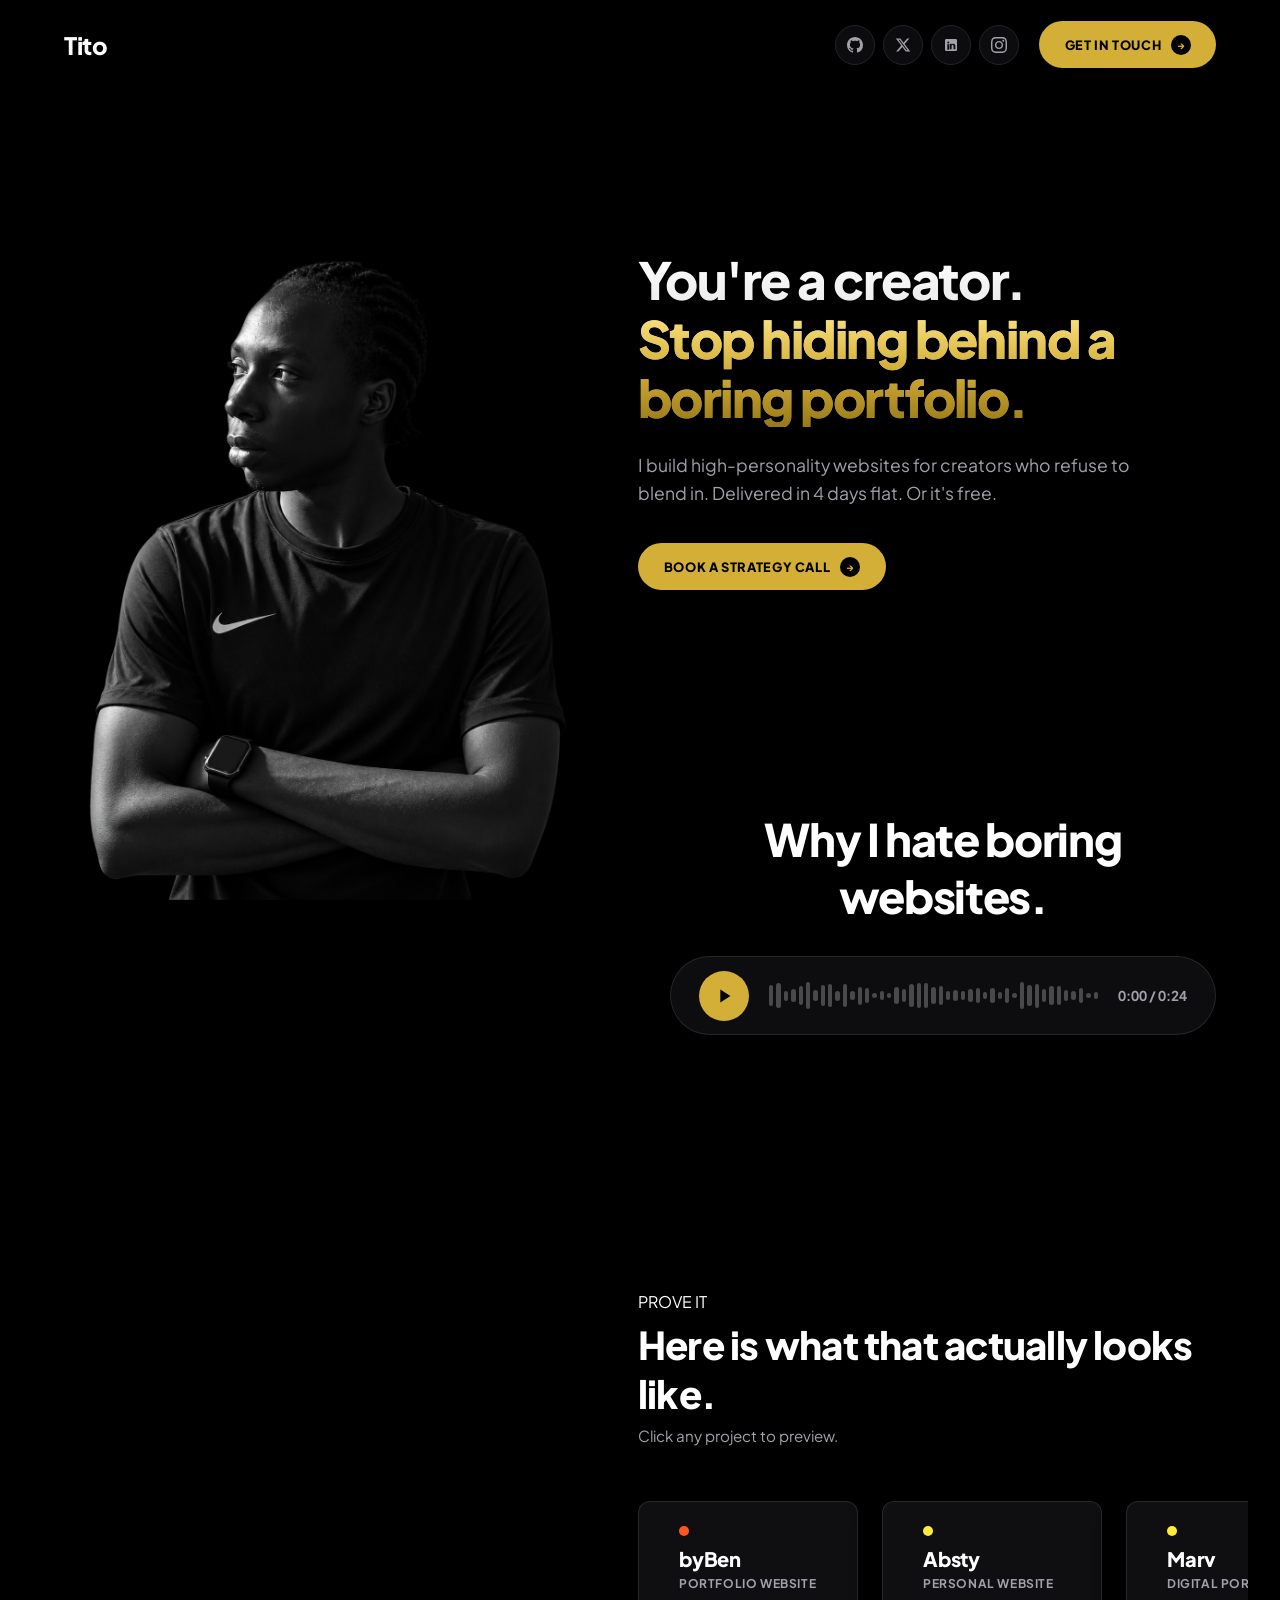
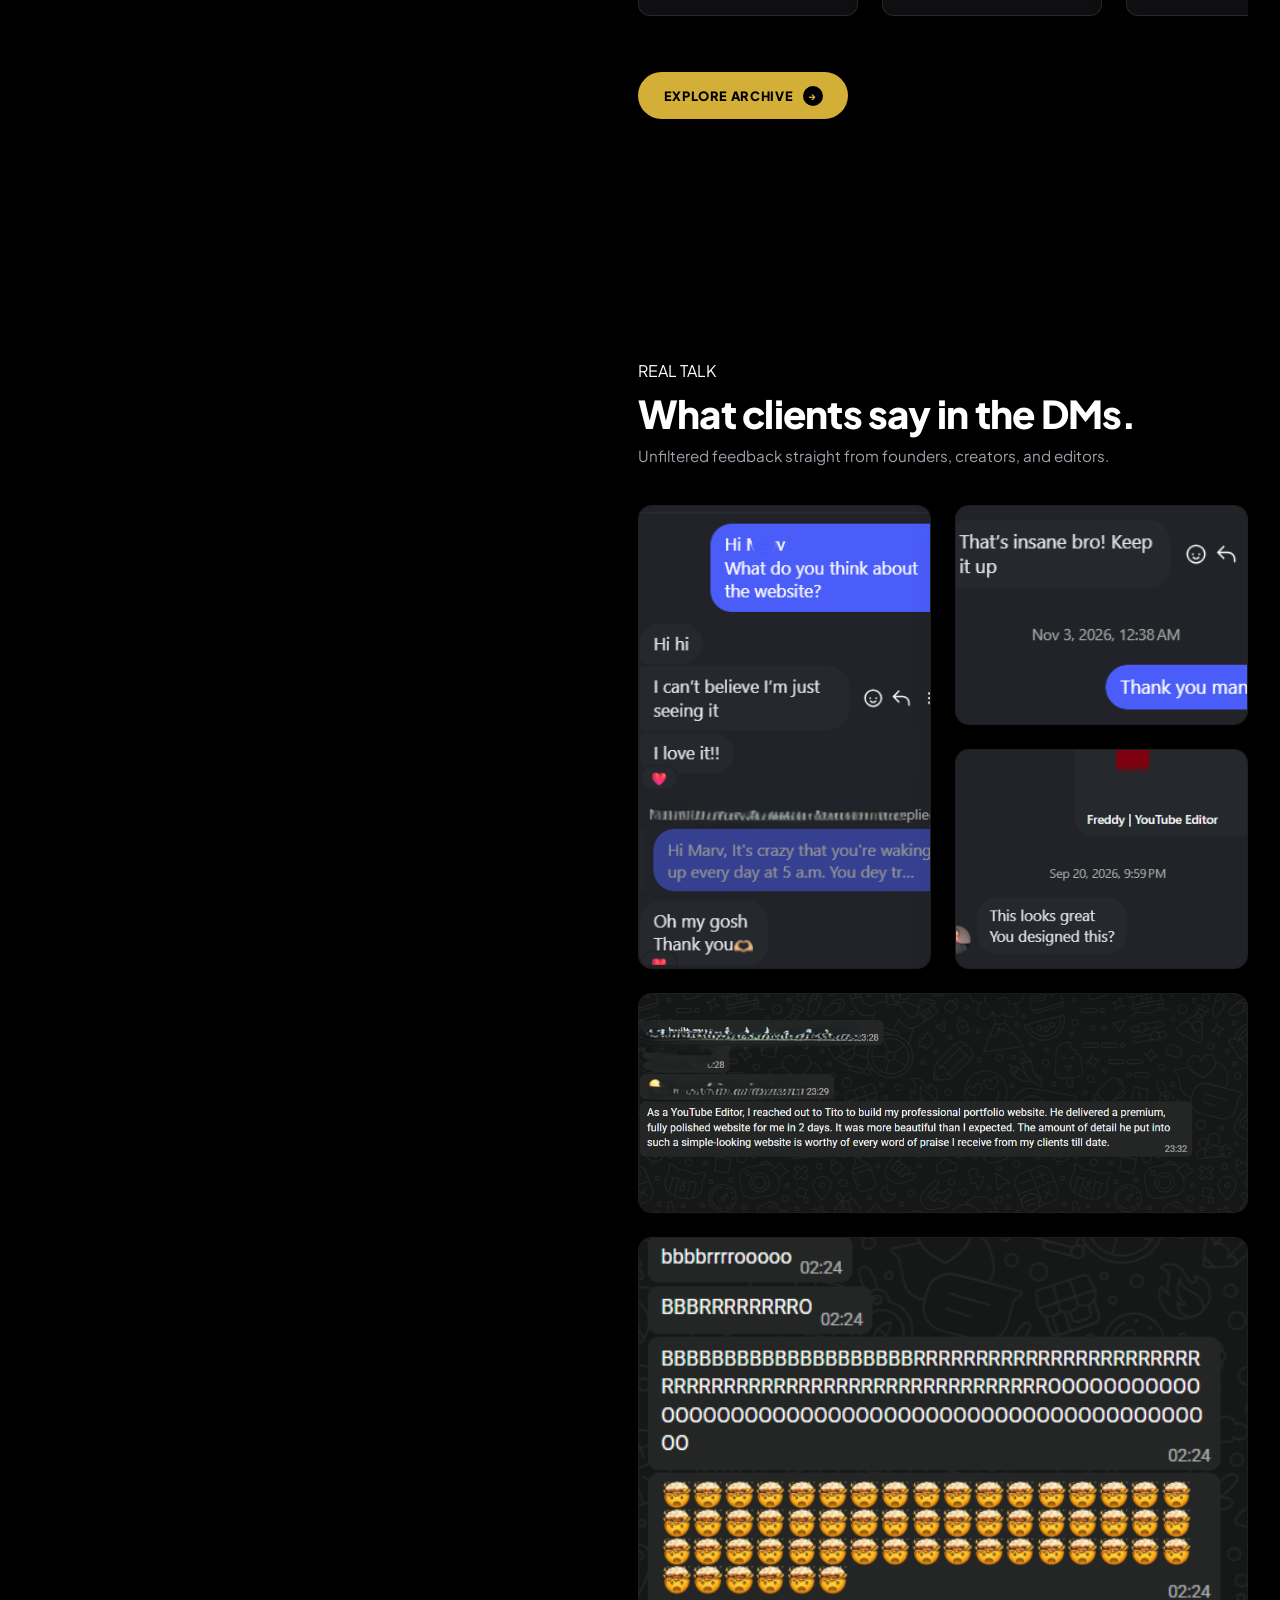
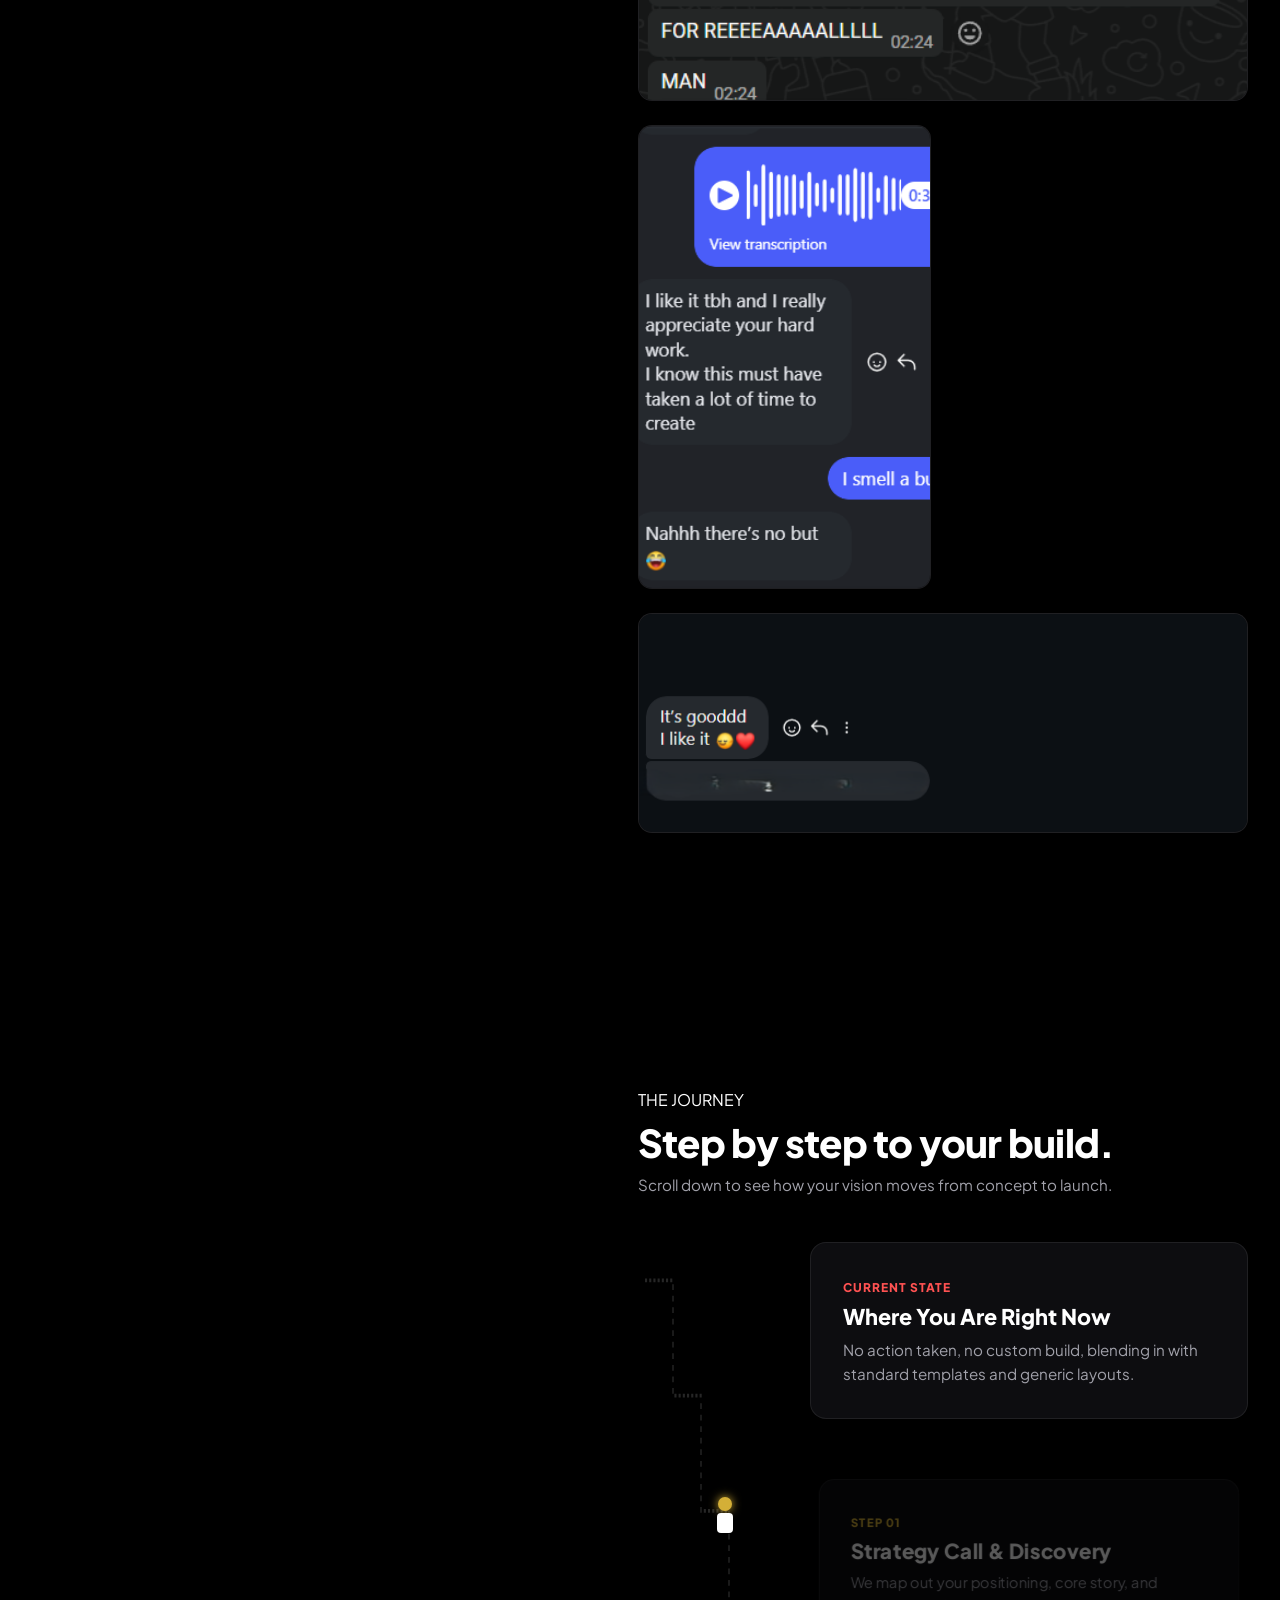
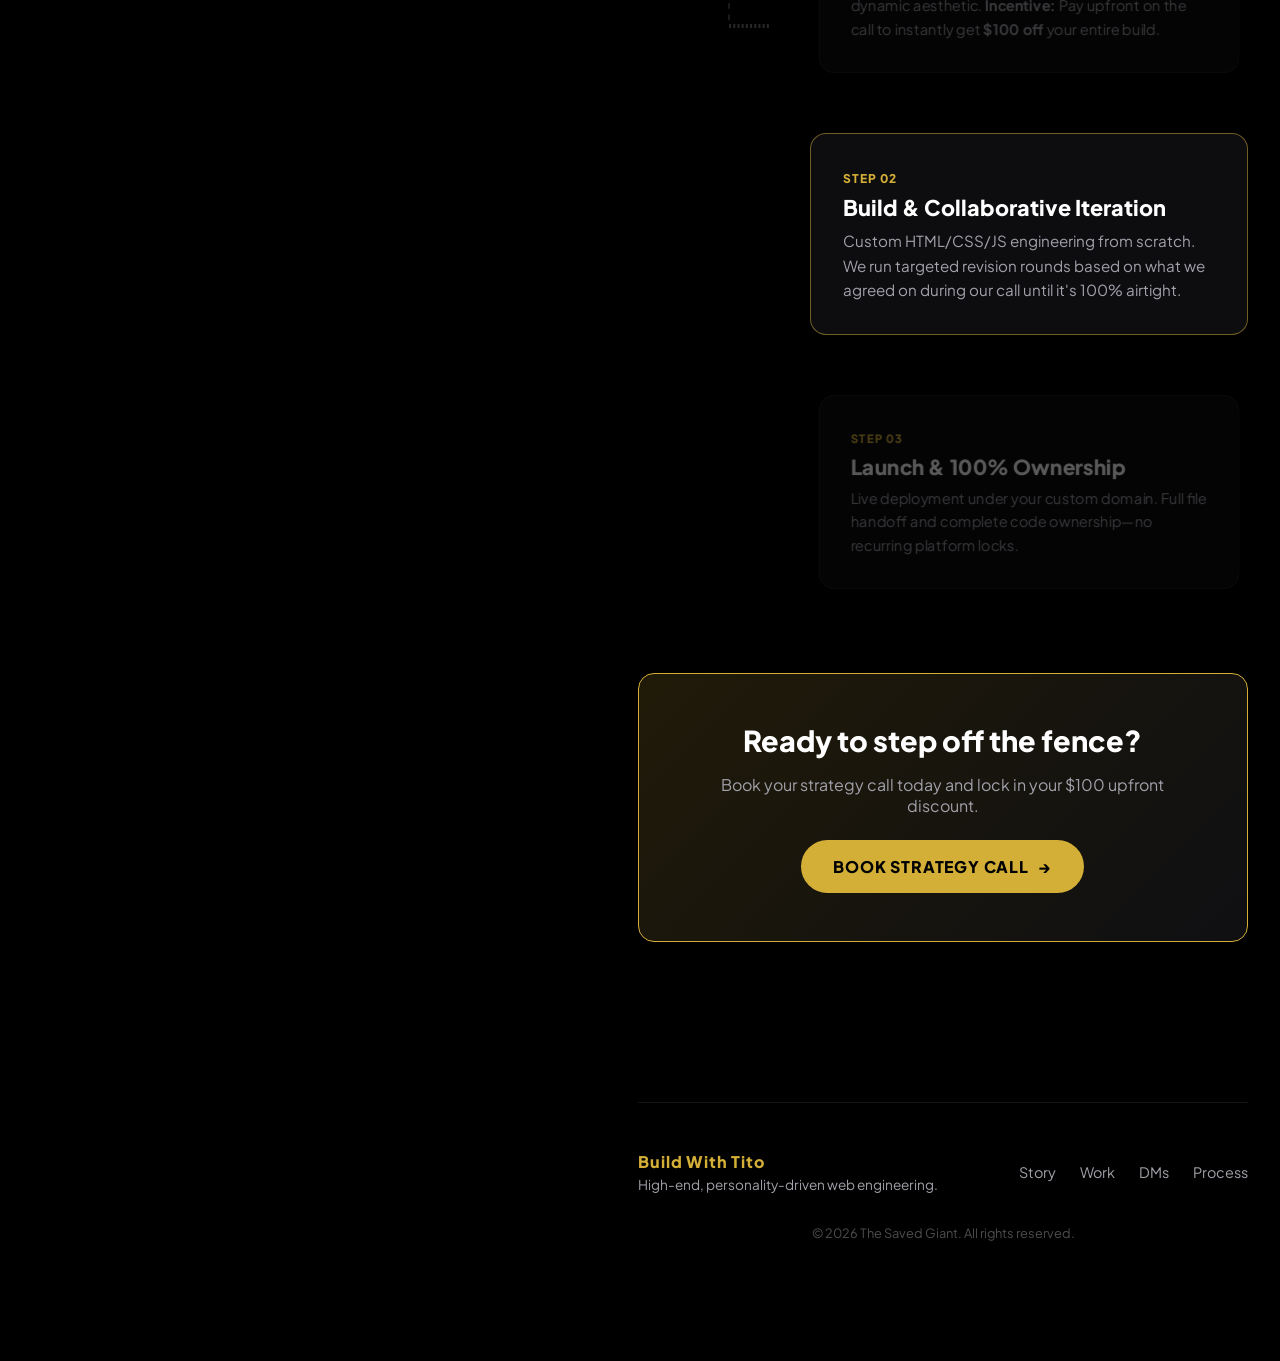
==== commit b845b8bc: "portfolio section add" ====
--- a/index.html
+++ b/index.html
@@ -22,35 +22,35 @@
 
     <!-- NAVBAR -->
     <header class="navbar">
-        <a href="#" class="logo">Tito</a>
+        <a href="#" class="logo reveal-up">Tito</a>
         <div class="nav-right">
             <ul class="social-nav-links">
                 <!-- GitHub -->
-                <li class="social-card  ">
+                <li class="social-card reveal-up ">
                     <a href="https://github.com/buildwithtito" target="_blank" aria-label="GitHub">
                         <svg viewBox="0 0 24 24"><path d="M12 0C5.37 0 0 5.37 0 12c0 5.31 3.435 9.795 8.205 11.385.6.105.825-.255.825-.57 0-.285-.015-1.23-.015-2.235-3.015.555-3.795-.735-4.035-1.41-.135-.345-.72-1.41-1.23-1.695-.42-.225-1.02-.78-.015-.795.945-.015 1.62.87 1.845 1.23 1.08 1.815 2.805 1.305 3.495.99.105-.78.42-1.305.765-1.605-2.67-.3-5.46-1.335-5.46-5.925 0-1.305.465-2.385 1.23-3.225-.12-.3-.54-1.53.12-3.18 0 0 1.005-.315 3.3 1.23.96-.27 1.98-.405 3-.405s2.04.135 3 .405c2.295-1.56 3.3-1.23 3.3-1.23.66 1.65.24 2.88.12 3.18.765.84 1.23 1.905 1.23 3.225 0 4.605-2.805 5.625-5.475 5.925.435.375.81 1.095.81 2.22 0 1.605-.015 2.895-.015 3.3 0 .315.225.69.825.57A12.02 12.02 0 0024 12c0-6.63-5.37-12-12-12z"/></svg>
                     </a>
                 </li>
                 <!-- Twitter / X -->
-                <li class="social-card  ">
+                <li class="social-card reveal-up ">
                     <a href="https://x.com/buildwithtito" target="_blank" aria-label="Twitter">
                         <svg viewBox="0 0 24 24"><path d="M18.244 2.25h3.308l-7.227 8.26 8.502 11.24H16.17l-5.214-6.817L4.99 21.75H1.68l7.73-8.835L1.254 2.25H8.08l4.713 6.231zm-1.161 17.52h1.833L7.084 4.126H5.117z"/></svg>
                     </a>
                 </li>
                 <!-- LinkedIn -->
-                <li class="social-card  ">
+                <li class="social-card reveal-up ">
                     <a href="https://www.linkedin.com/in/tito-tochukwu" target="_blank" aria-label="LinkedIn">
                         <svg viewBox="0 0 24 24"><path d="M19 3a2 2 0 0 1 2 2v14a2 2 0 0 1-2 2H5a2 2 0 0 1-2-2V5a2 2 0 0 1 2-2h14m-.5 15.5v-5.3a3.26 3.26 0 0 0-3.26-3.26c-.85 0-1.84.52-2.28 1.3v-1.11h-2.79v8.37h2.79v-4.93c0-.77.62-1.4 1.39-1.4a1.4 1.4 0 0 1 1.4 1.4v4.93h2.75M6.46 10.9v8.37H9.25V10.9H6.46M7.86 6.75a1.48 1.48 0 1 0 0 2.96 1.48 1.48 0 0 0 0-2.96z"/></svg>
                     </a>
                 </li>
                 <!-- Instagram -->
-                <li class="social-card  ">
+                <li class="social-card reveal-up ">
                     <a href="https://www.instagram.com/buildwithtito/" target="_blank" aria-label="Instagram">
                         <svg viewBox="0 0 24 24"><path d="M12 2.163c3.204 0 3.584.012 4.85.07 3.252.148 4.771 1.691 4.919 4.919.058 1.265.069 1.645.069 4.849 0 3.205-.012 3.584-.069 4.849-.149 3.225-1.664 4.771-4.919 4.919-1.266.058-1.644.07-4.85.07-3.204 0-3.584-.012-4.849-.07-3.26-.149-4.771-1.699-4.919-4.92-.058-1.265-.07-1.644-.07-4.849 0-3.204.013-3.583.07-4.849.149-3.227 1.664-4.771 4.919-4.919 1.266-.057 1.645-.069 4.849-.069zm0-2.163c-3.259 0-3.667.014-4.947.072-4.358.2-6.78 2.618-6.98 6.98-.059 1.281-.073 1.689-.073 4.948 0 3.259.014 3.668.072 4.948.2 4.358 2.618 6.78 6.98 6.98 1.281.058 1.689.072 4.948.072 3.259 0 3.668-.014 4.948-.072 4.354-.2 6.782-2.618 6.979-6.98.059-1.28.073-1.689.073-4.948 0-3.259-.014-3.667-.072-4.947-.196-4.354-2.617-6.78-6.979-6.98-1.281-.059-1.69-.073-4.949-.073zm0 5.838c-3.403 0-6.162 2.759-6.162 6.162s2.759 6.163 6.162 6.163 6.162-2.759 6.162-6.163c0-3.403-2.759-6.162-6.162-6.162zm0 10.162c-2.209 0-4-1.79-4-4 0-2.209 1.791-4 4-4s4 1.791 4 4c0 2.21-1.791 4-4 4zm6.406-11.845c-.796 0-1.441.645-1.441 1.44s.645 1.44 1.441 1.44c.795 0 1.439-.645 1.439-1.44s-.644-1.44-1.439-1.44z"/></svg>
                     </a>
                 </li>
             </ul>
-            <a href="https://calendly.com/treasureproxy/30min" target="_blank" class="btn-primary  ">
+            <a href="https://calendly.com/treasureproxy/30min" target="_blank" class="btn-primary reveal-up ">
                 Get in touch
                 <span class="arrow-icon">&#x2192;</span>
             </a>
@@ -62,12 +62,12 @@
         
         <!-- Left Column: Cutout -->
         <div class="hero-left">
-            <img src="media/cutout.png" alt="Tito Cutout" class="subject-cutout  ">
+            <img src="media/cutout.png" alt="Tito Cutout" class="subject-cutout reveal-up ">
         </div>
 
         <div class="hero-right-scroll-wrapper">
             <!-- Right Column: Content -->
-            <div class="hero-right">
+            <div class="hero-right reveal-up">
                 
                 <h1 class="headline  ">
                     You're a creator.
@@ -87,12 +87,12 @@
                 <div class="voice-agitation-container">
                     
                     <div class="voice-header">
-                        <span class="voice-tag  "> RAW TAKE</span>
-                        <h2 class="voice-title  ">Why I hate boring websites.</h2>
+                        <span class="voice-tag reveal-up "> RAW TAKE</span>
+                        <h2 class="voice-title reveal-up ">Why I hate boring websites.</h2>
                     </div>
 
                     <!-- Custom Audio Player Widget -->
-                    <div class="voice-player-card  ">
+                    <div class="voice-player-card reveal-up ">
                         
                         <!-- Play/Pause Button -->
                         <button class="play-btn" id="voicePlayBtn" aria-label="Play Voice Note">
@@ -119,17 +119,22 @@
 
             <!-- PORTFOLIO MARQUEE SECTION -->
             <section class="portfolio-section">
-                <div class="portfolio-header">
+                <div class="portfolio-header reveal-up">
                     <span class="section-tag  ">PROVE IT</span>
                     <h2 class="portfolio-title  ">Here is what that actually looks like.</h2>
                     <p class="portfolio-subtitle  ">Click any project to preview.</p>
                 </div>
 
                 <!-- Endless Marquee Container -->
-                <div class="marquee-viewport" id="marqueeViewport">
+                <div class="marquee-viewport reveal-up" id="marqueeViewport">
                     <div class="marquee-track" id="marqueeTrack">
                         <!-- Badges injected dynamically via JavaScript -->
                     </div>
+                </div>
+                <div class="archive-cta-wrapper reveal-up">
+                    <a href="portfolio.html" class="btn-primary">
+                        Explore Archive <span class="arrow-icon">&#x2192;</span>
+                    </a>
                 </div>
             </section>
 
@@ -154,7 +159,7 @@
             </div>
             <!-- DM TESTIMONIALS SECTION -->
             <section class="dm-testimonial-section">
-                <div class="dm-header">
+                <div class="dm-header reveal-up">
                     <span class="section-tag">REAL TALK</span>
                     <h2 class="dm-title">What clients say in the DMs.</h2>
                     <p class="dm-subtitle">Unfiltered feedback straight from founders, creators, and editors.</p>
@@ -162,32 +167,32 @@
 
                 <!-- Asymmetric Bento/Puzzle Grid -->
                 <div class="dm-grid">
-                    <div class="dm-item tall ">
+                    <div class="dm-item tall reveal-up">
                         <img src="media/dms/dm-1.png" alt="Client DM Testimonial">
                     </div>
-                    <div class="dm-item wide  ">
+                    <div class="dm-item wide reveal-up ">
                         <img src="media/dms/dm-6.png" alt="Client DM Testimonial">
                     </div>
-                    <div class="dm-item normal  ">
+                    <div class="dm-item normal reveal-up ">
                         <img src="media/dms/dm-3.png" alt="Client DM Testimonial">
                     </div>
-                    <div class="dm-item large  ">
+                    <div class="dm-item large reveal-up ">
                         <img src="media/dms/dm-2.png" alt="Client DM Testimonial">
                     </div>
-                    <div class="dm-item tall  ">
+                    <div class="dm-item tall reveal-up ">
                         <img src="media/dms/dm-5.png" alt="Client DM Testimonial">
                     </div>
-                    <div class="dm-item normal  ">
+                    <div class="dm-item normal reveal-up ">
                         <img src="media/dms/dm-4.png" alt="Client DM Testimonial">
                     </div>
-                    <div class="dm-item wide  ">
+                    <div class="dm-item wide reveal-up ">
                         <img src="media/dms/dm-7.png" alt="Client DM Testimonial">
                     </div>
                 </div>
             </section>
             <!-- STAIRCASE PROCESS SECTION -->
             <section class="staircase-section" id="process">
-                <div class="staircase-header">
+                <div class="staircase-header reveal-up">
                     <span class="section-tag  ">THE JOURNEY</span>
                     <h2 class="staircase-title  ">Step by step to your build.</h2>
                     <p class="staircase-subtitle  ">Scroll down to see how your vision moves from concept to launch.</p>
@@ -241,7 +246,7 @@
                 </div>
 
                 <!-- CALL TO ACTION AREA -->
-                <div class="cta-box  ">
+                <div class="cta-box reveal-up ">
                     <h3>Ready to step off the fence?</h3>
                     <p>Book your strategy call today and lock in your $100 upfront discount.</p>
                     <a href="https://calendly.com/treasureproxy/30min" class="btn-primary cta-btn">
--- a/styles.css
+++ b/styles.css
@@ -928,7 +928,7 @@
 /* Tablet & Mobile Breakpoints for Hero Section */
 @media (max-width: 900px) {
 
-    .btn-primary{
+   .navbar .btn-primary{
         display: none;
     }
 
@@ -993,4 +993,221 @@
         grid-row: span 1 !important;
         height: 300px !important;
     }
+}
+
+
+
+/*----------------------------------------------------*?
+
+/* ==========================================
+   FULL-VIEWPORT SHOWCASE ARCHIVE STYLING
+   ========================================== */
+.showcase-archive-container {
+    position: relative;
+    z-index: 2;
+    width: 100%;
+    max-width: 1200px;
+    margin: 0 auto;
+    padding: 4rem 2rem;
+    display: flex;
+    flex-direction: column;
+    gap: 8rem;
+}
+
+/* Centered Intro Screen */
+.archive-intro-screen {
+    min-height: 70vh;
+    display: flex;
+    flex-direction: column;
+    align-items: center;
+    justify-content: center;
+    text-align: center;
+    gap: 1.5rem;
+}
+
+.archive-headline {
+    font-size: clamp(2.5rem, 5vw, 4rem);
+    font-weight: 800;
+    color: #ffffff;
+    line-height: 1.1;
+    letter-spacing: -0.03em;
+}
+
+.archive-headline span {
+    background: linear-gradient(180deg, #FFE885 0%, #D4AF37 50%, #997915 100%);
+    -webkit-background-clip: text;
+    -webkit-text-fill-color: transparent;
+}
+
+.archive-subtext {
+    font-size: 1.05rem;
+    color: var(--text-muted);
+    max-width: 550px;
+}
+
+.scroll-prompt-indicator {
+    font-size: 1.5rem;
+    color: var(--gold);
+    margin-top: 2rem;
+    animation: bounceIndicator 2s infinite ease-in-out;
+}
+
+@keyframes bounceIndicator {
+    0%, 100% { transform: translateY(0); }
+    50% { transform: translateY(10px); }
+}
+
+/* Individual Project Viewport Card */
+.project-viewport-card {
+    width: 100%;
+    min-height: 85vh;
+    display: flex;
+    flex-direction: column;
+    gap: 1.5rem;
+    background: rgba(18, 18, 22, 0.65);
+    border: 1px solid rgba(255, 255, 255, 0.08);
+    backdrop-filter: blur(16px);
+    border-radius: 20px;
+    padding: 2rem;
+    box-shadow: 0 30px 60px rgba(0, 0, 0, 0.8);
+}
+
+/* Video Stage */
+.project-video-stage {
+    position: relative;
+    width: 100%;
+    flex: 1;
+    min-height: 480px;
+    background: #000000;
+    border-radius: 12px;
+    overflow: hidden;
+    display: flex;
+    align-items: center;
+    justify-content: center;
+    border: 1px solid rgba(255, 255, 255, 0.06);
+}
+
+.project-preview-video {
+    width: 100%;
+    height: 100%;
+    object-fit: cover;
+    position: absolute;
+    top: 0;
+    left: 0;
+}
+
+/* Video Darken Overlay */
+.video-overlay-darken {
+    position: absolute;
+    top: 0;
+    left: 0;
+    width: 100%;
+    height: 100%;
+    background: rgba(0, 0, 0, 0.4);
+    transition: background 0.3s ease;
+}
+
+.project-video-stage:hover .video-overlay-darken {
+    background: rgba(0, 0, 0, 0.7); /* Darkens video when hovered/focused */
+}
+
+/* Center Live Preview Button */
+.live-preview-btn {
+    position: relative;
+    z-index: 3;
+    padding: 1rem 2.2rem;
+    font-size: 0.95rem;
+    box-shadow: 0 10px 30px rgba(0, 0, 0, 0.5);
+    transform: translateY(10px);
+    opacity: 0.9;
+    transition: all 0.3s ease;
+}
+
+.project-video-stage:hover .live-preview-btn {
+    transform: translateY(0);
+    opacity: 1;
+    box-shadow: 0 0 30px rgba(212, 175, 55, 0.5);
+}
+
+/* Project Info Bar at bottom of viewport card */
+.project-info-bar {
+    display: flex;
+    justify-content: space-between;
+    align-items: center;
+    gap: 2rem;
+    padding-top: 0.5rem;
+}
+
+.project-details {
+    display: flex;
+    flex-direction: column;
+    gap: 0.3rem;
+}
+
+.project-num {
+    font-size: 0.75rem;
+    font-weight: 800;
+    color: var(--gold);
+    letter-spacing: 0.08em;
+}
+
+.project-details h3 {
+    font-size: 1.4rem;
+    font-weight: 800;
+    color: #ffffff;
+    letter-spacing: -0.01em;
+}
+
+.project-details p {
+    font-size: 0.9rem;
+    color: var(--text-muted);
+}
+
+.quick-call-btn {
+    flex-shrink: 0;
+    padding: 0.8rem 1.5rem;
+    font-size: 0.8rem;
+}
+
+/* ==========================================
+   SAFE MOBILE-FRIENDLY SCROLL-UP ANIMATION
+   ========================================== */
+.reveal-up {
+    opacity: 0;
+    transform: translateY(40px);
+    transition: opacity 0.8s cubic-bezier(0.16, 1, 0.3, 1), transform 0.8s cubic-bezier(0.16, 1, 0.3, 1);
+    will-change: opacity, transform;
+}
+
+.reveal-up.active {
+    opacity: 1;
+    transform: translateY(0);
+}
+
+/* Mobile Responsiveness Adjustments */
+@media (max-width: 768px) {
+    .showcase-archive-container {
+        padding: 2rem 1rem;
+        gap: 4rem;
+    }
+
+    .project-viewport-card {
+        padding: 1rem;
+        min-height: auto;
+    }
+
+    .project-video-stage {
+        min-height: 300px;
+    }
+
+    .project-info-bar {
+        flex-direction: column;
+        align-items: flex-start;
+        gap: 1rem;
+    }
+
+    .quick-call-btn {
+        width: 100%;
+        justify-content: center;
+    }
 }
